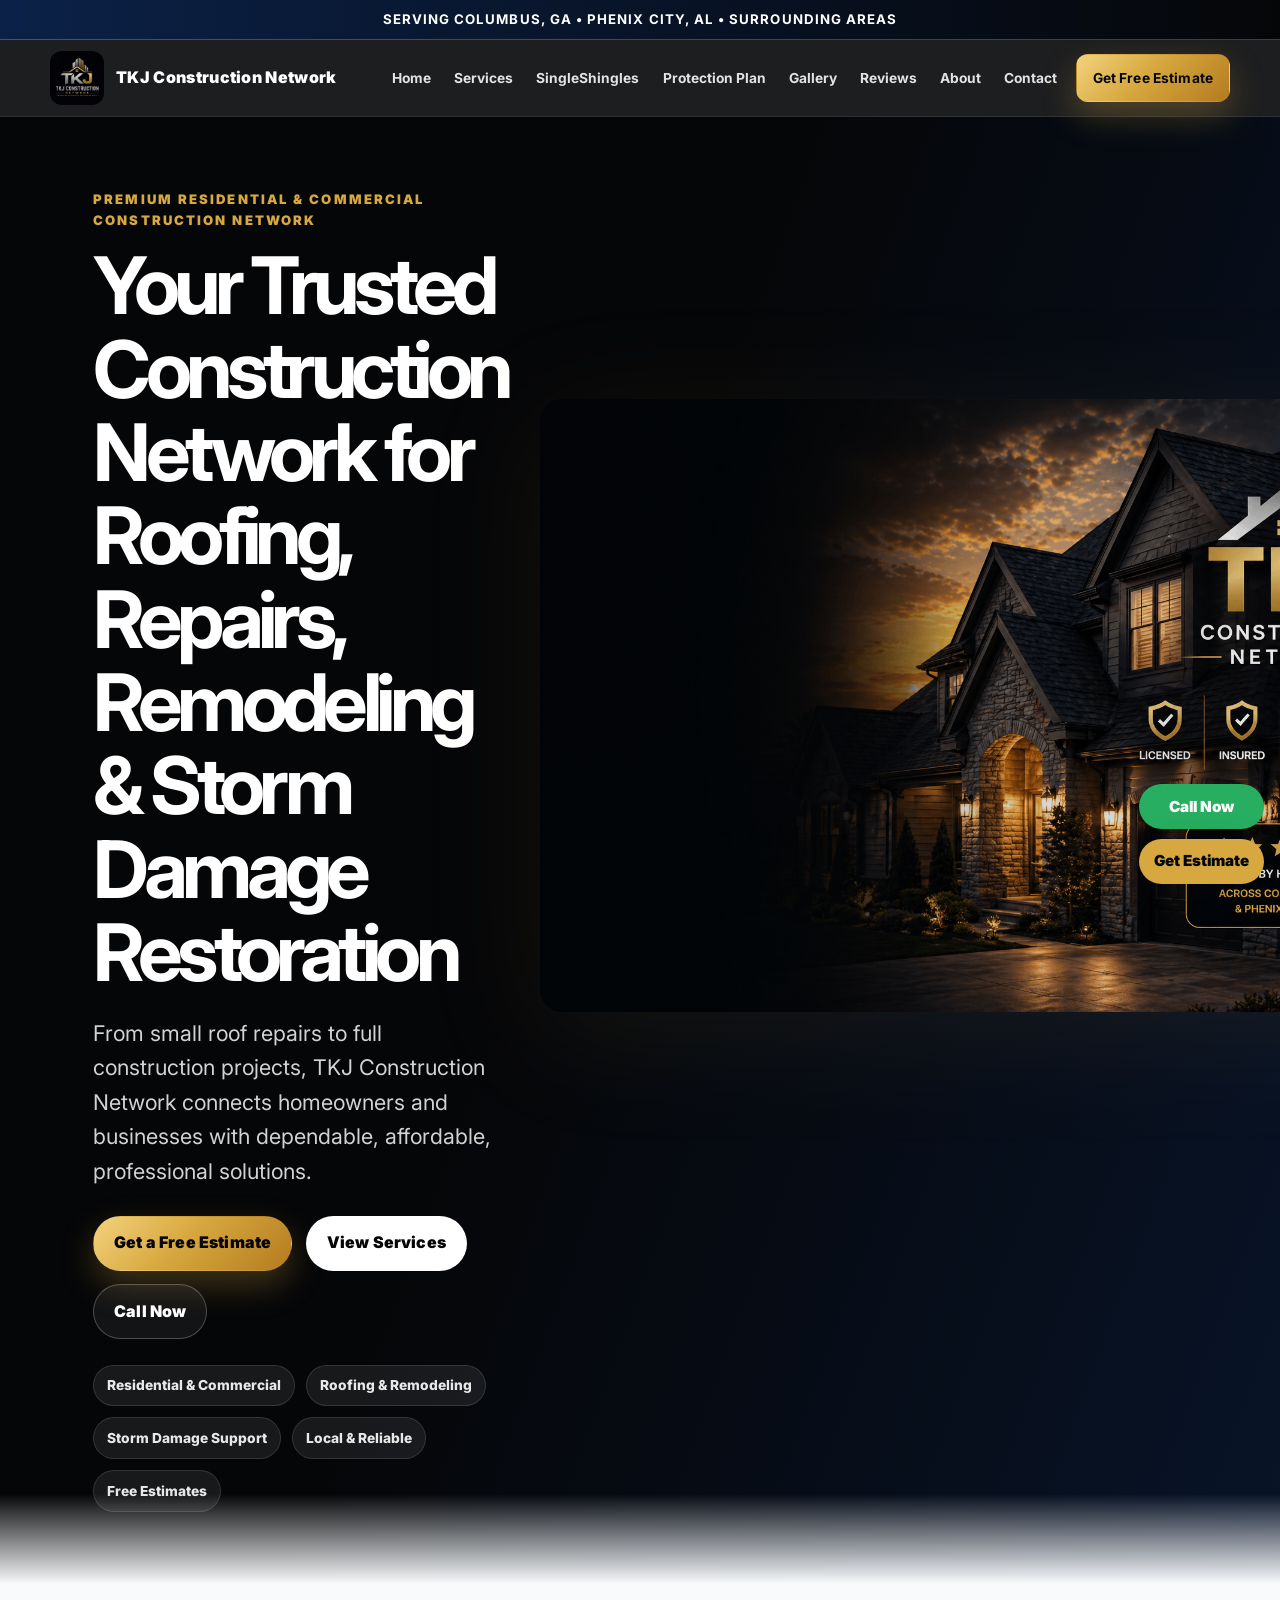
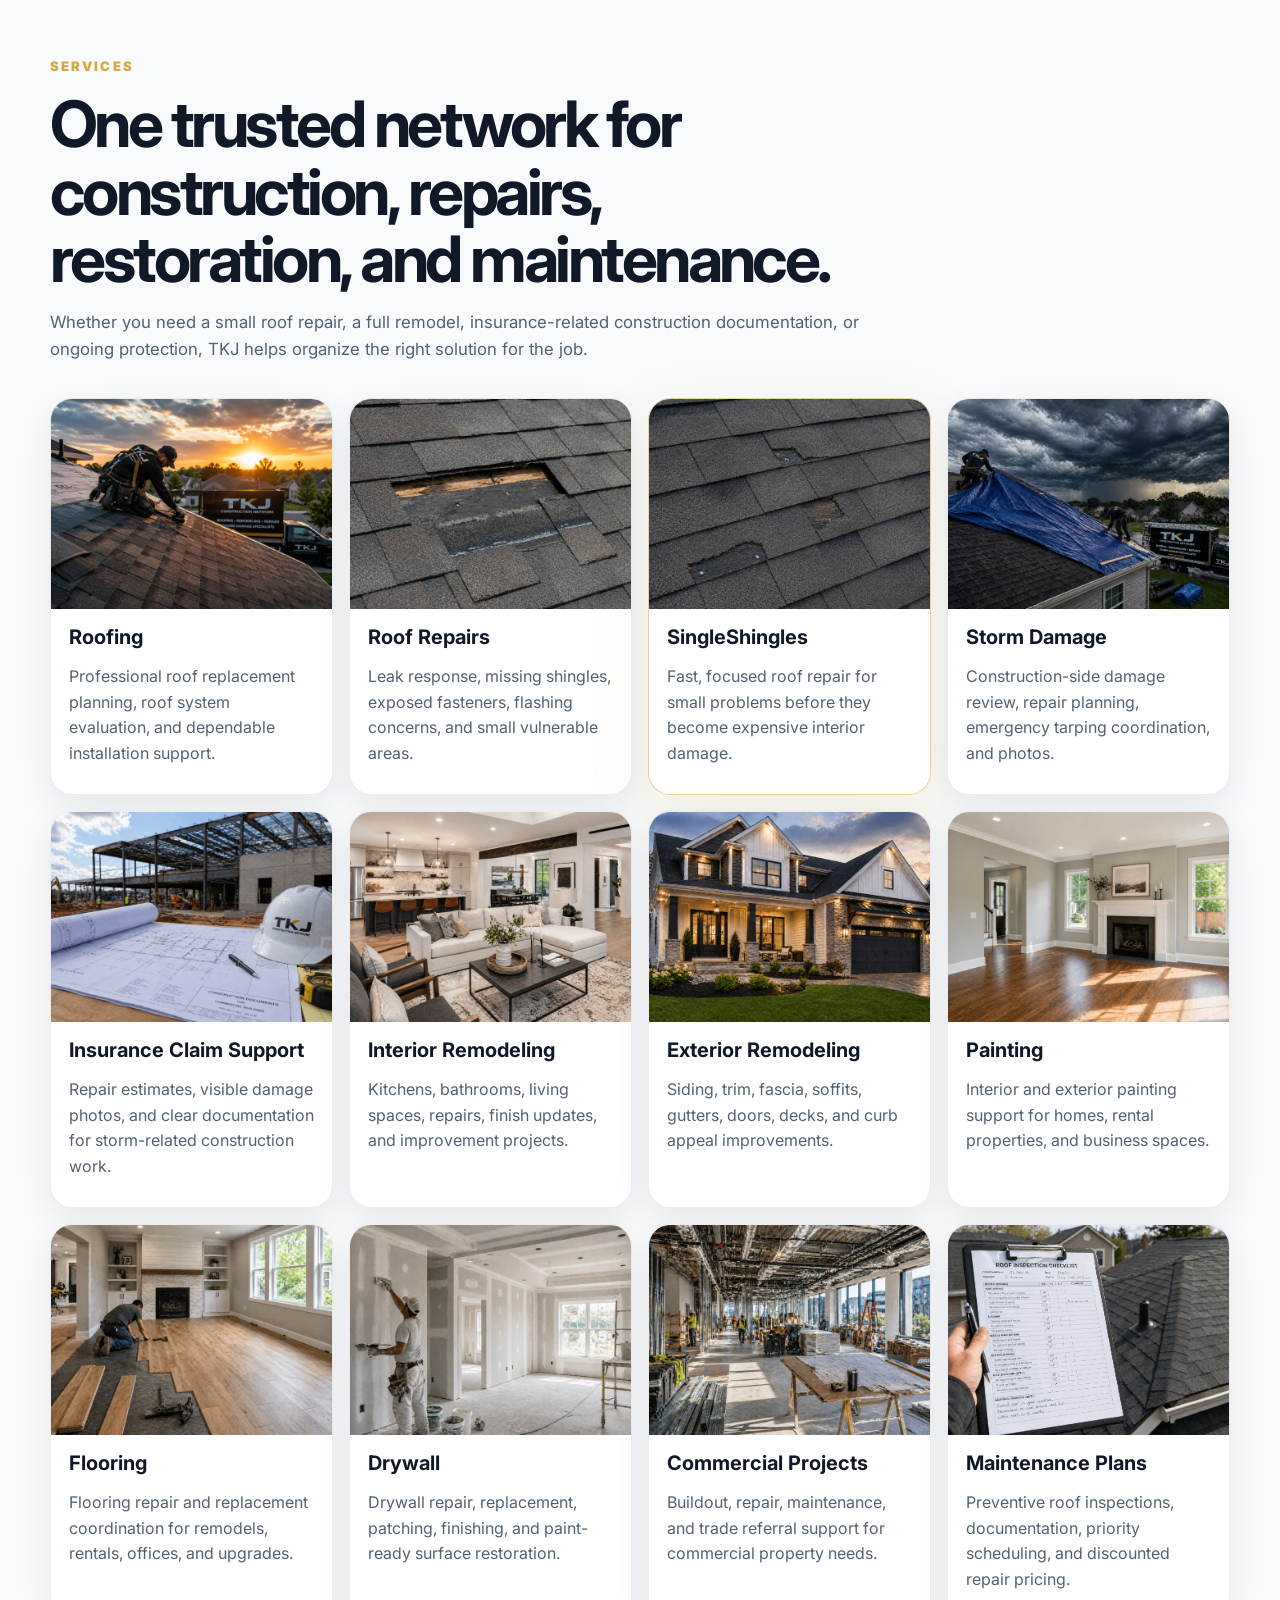
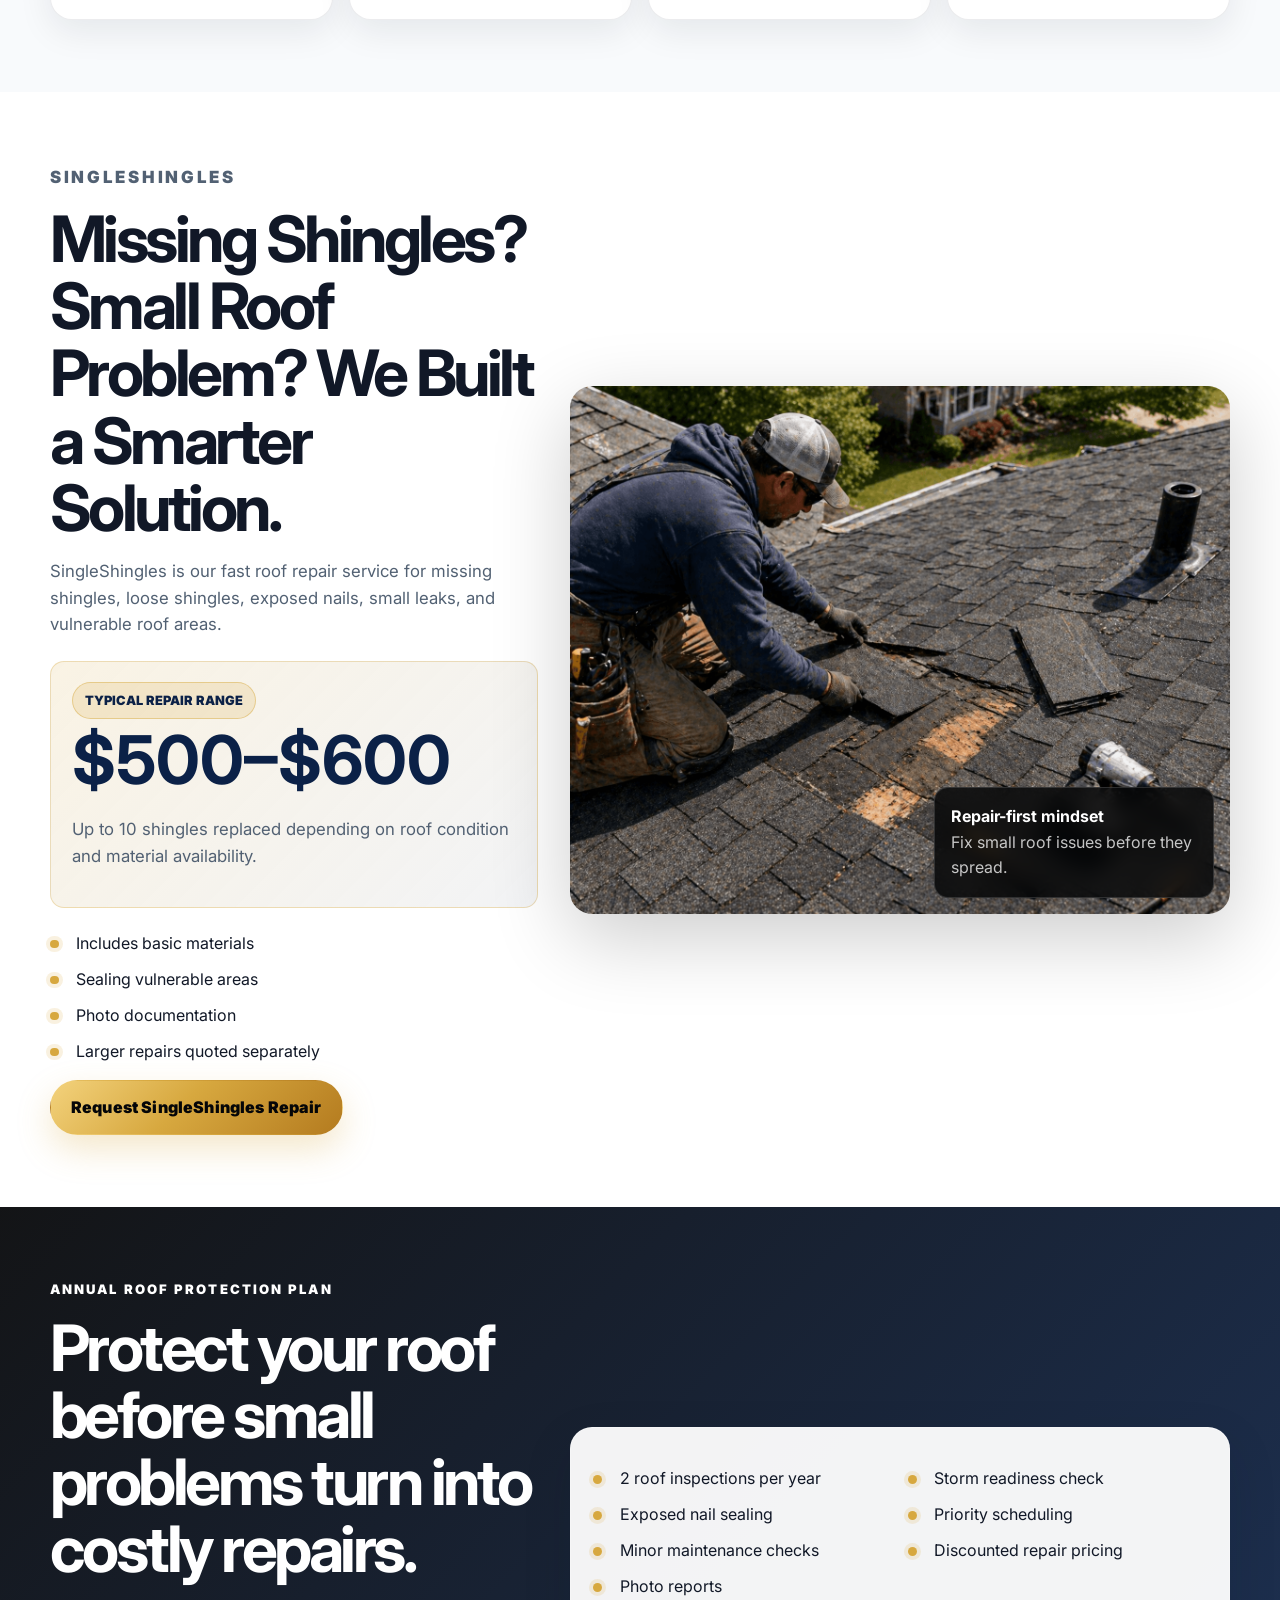
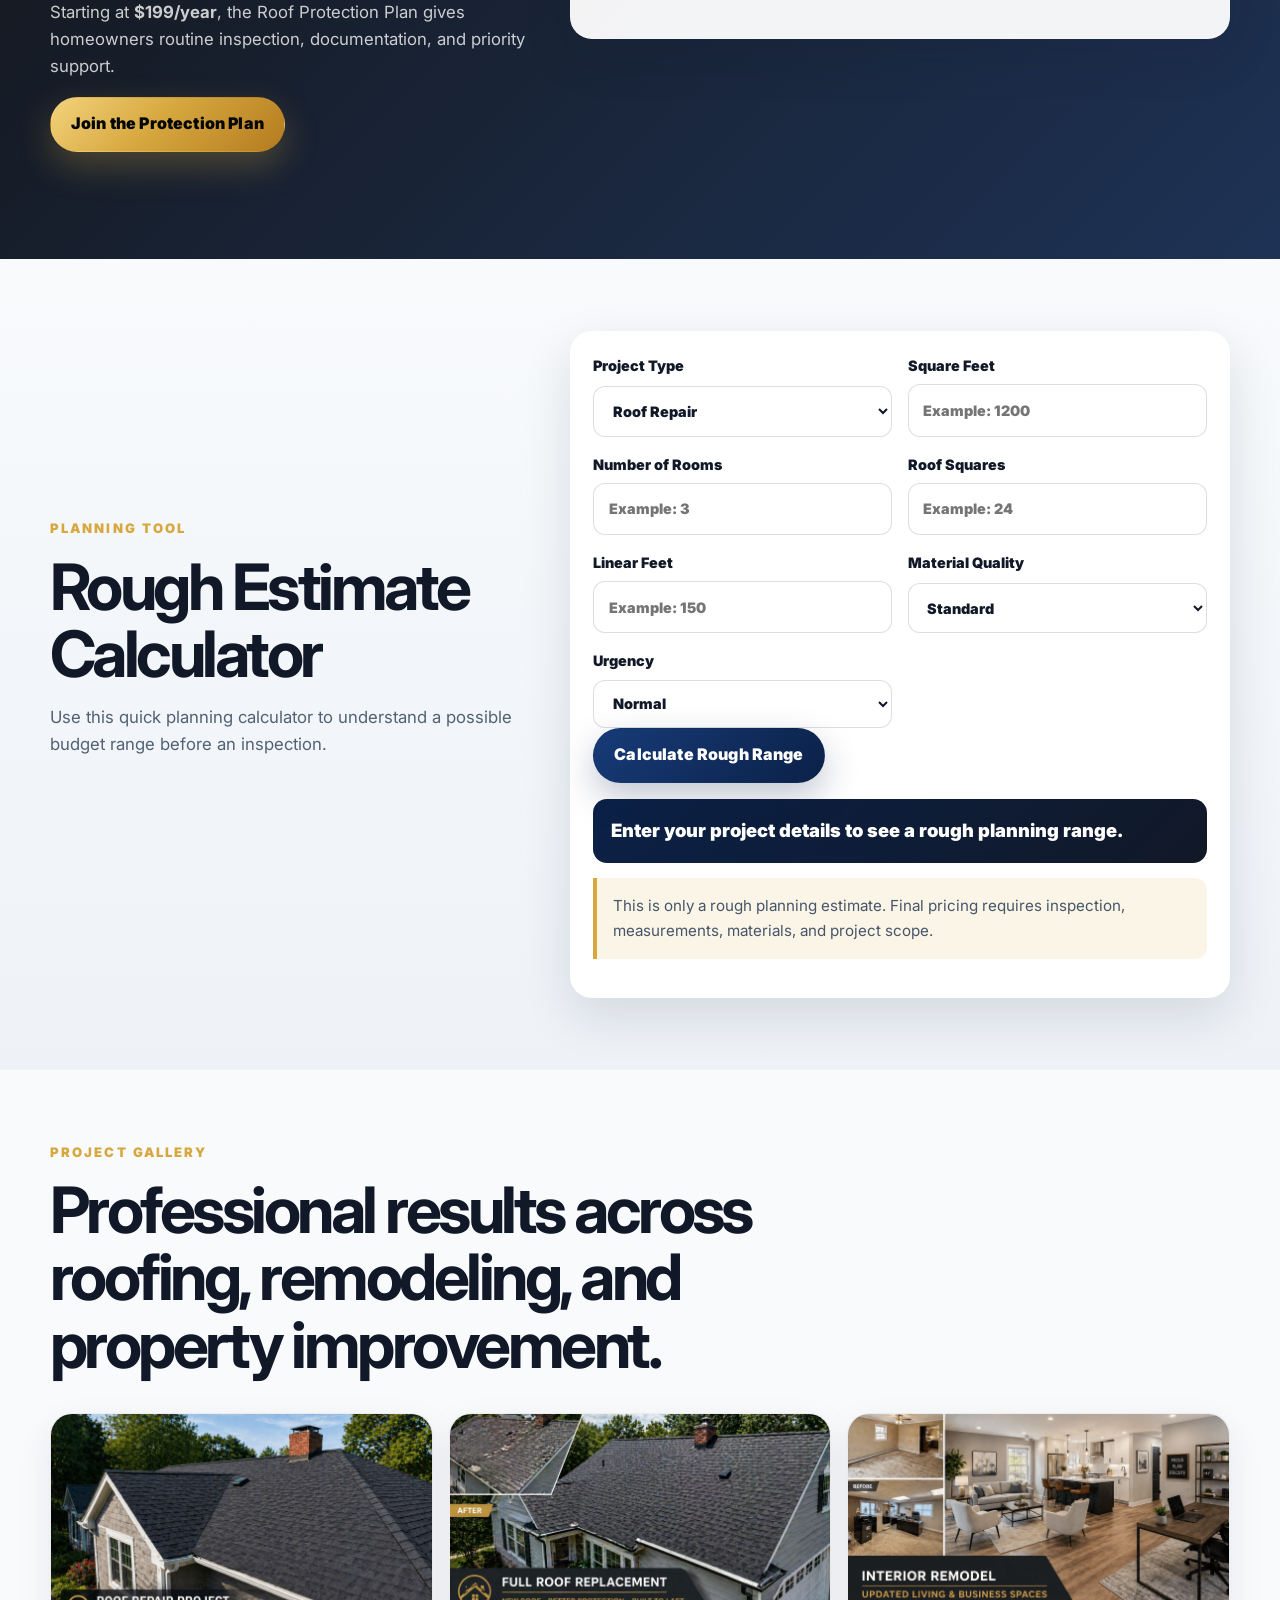
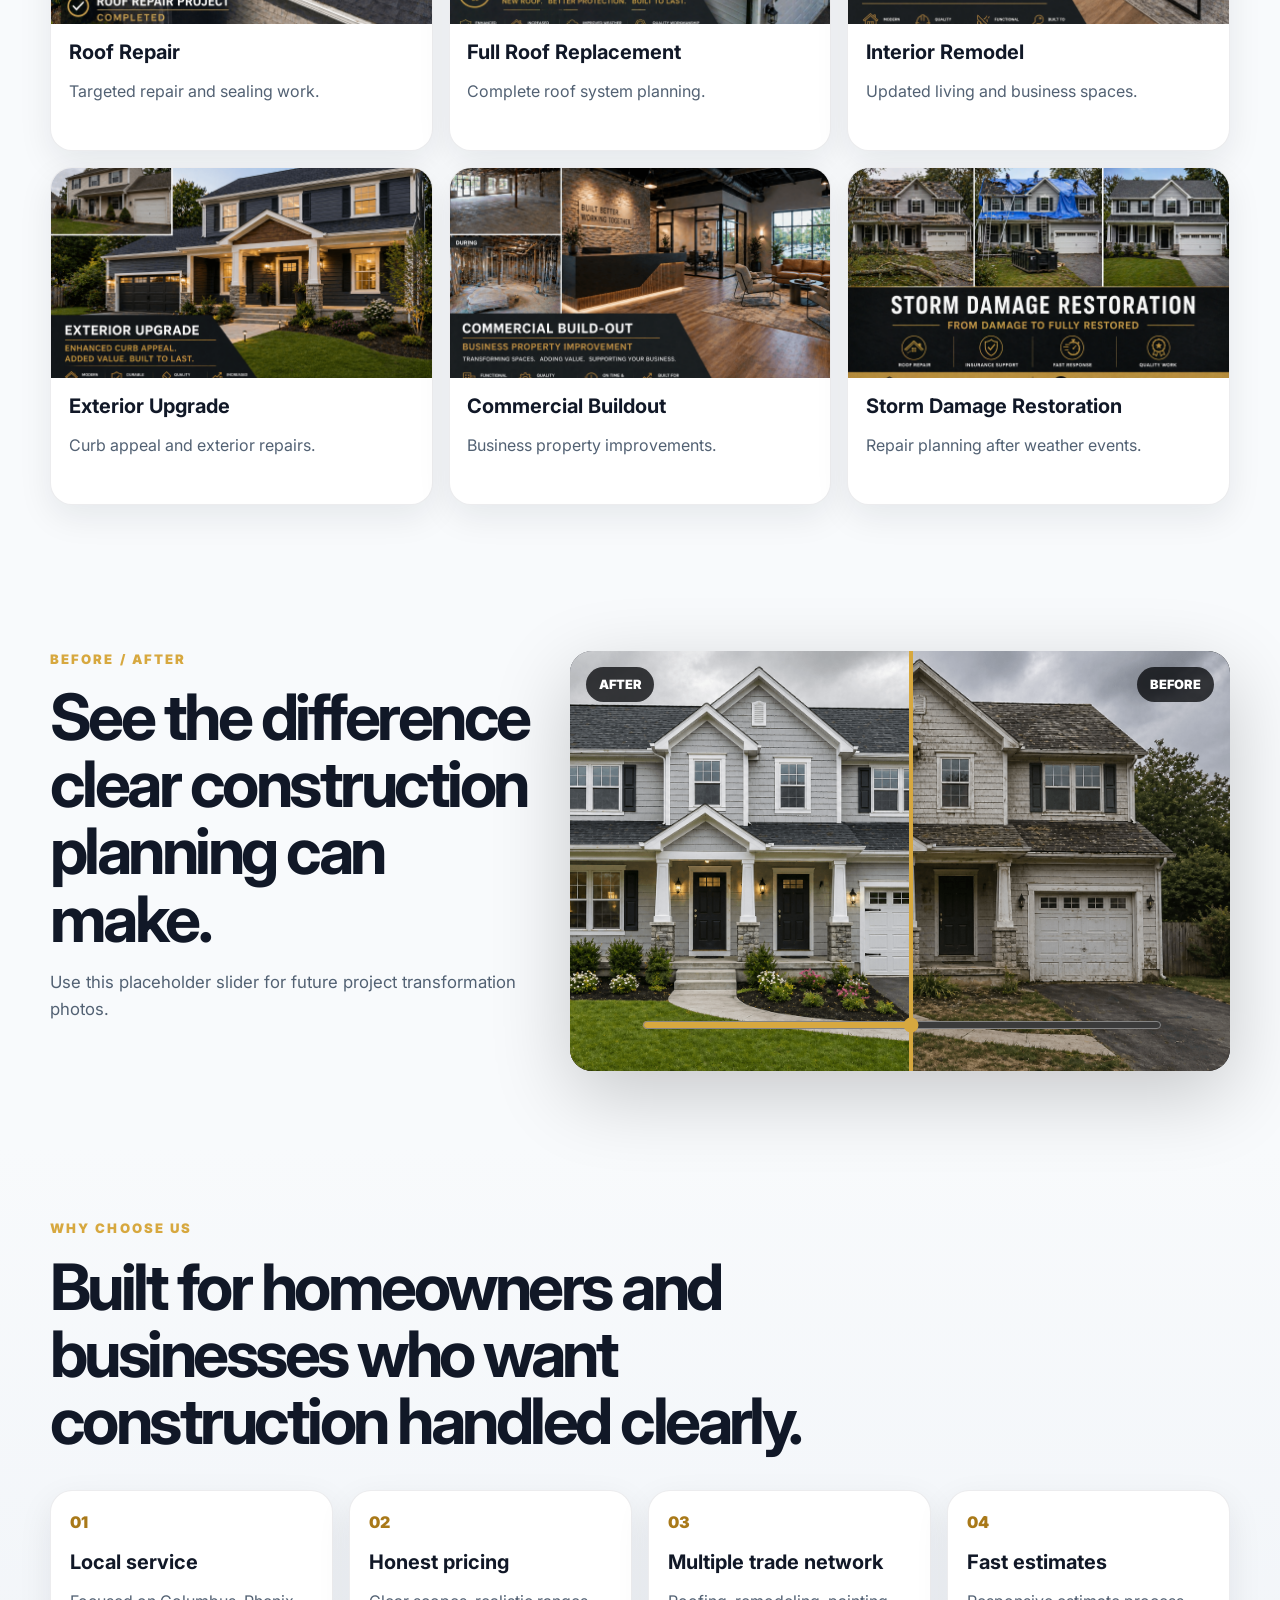
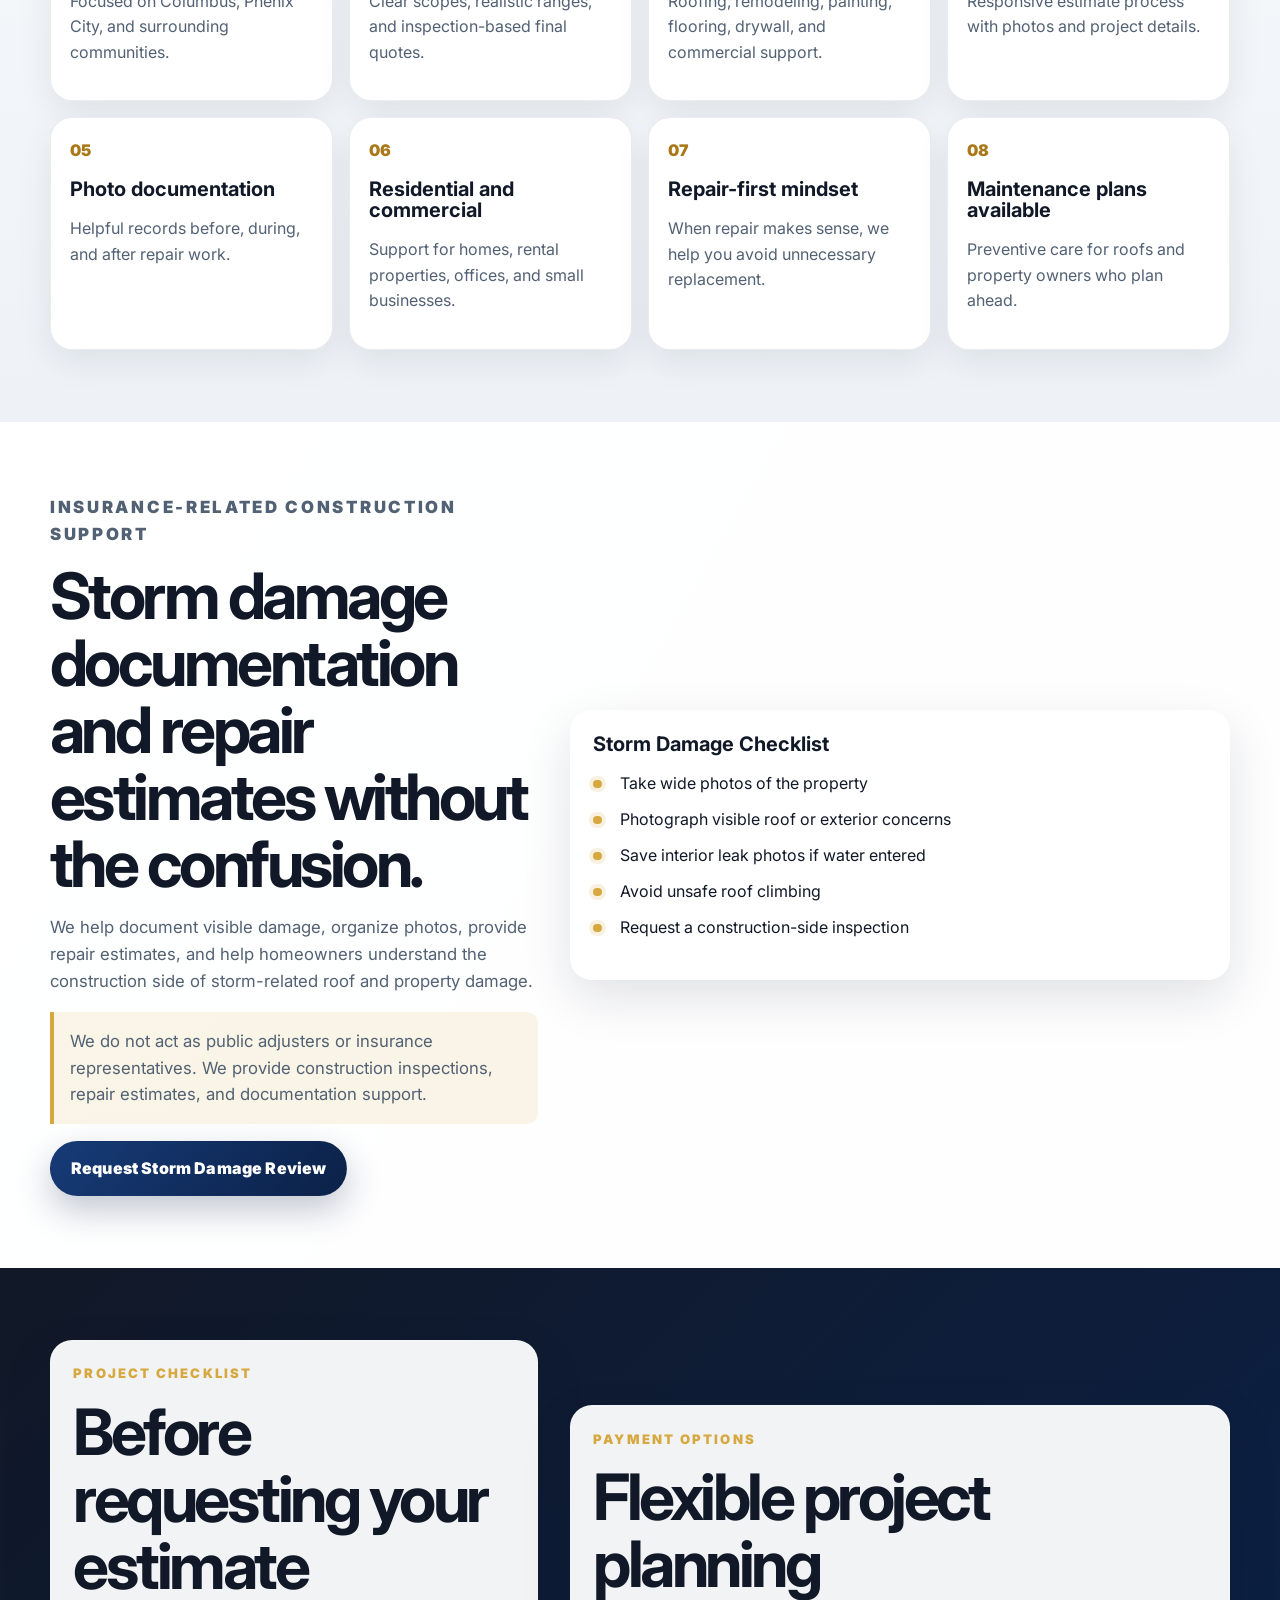
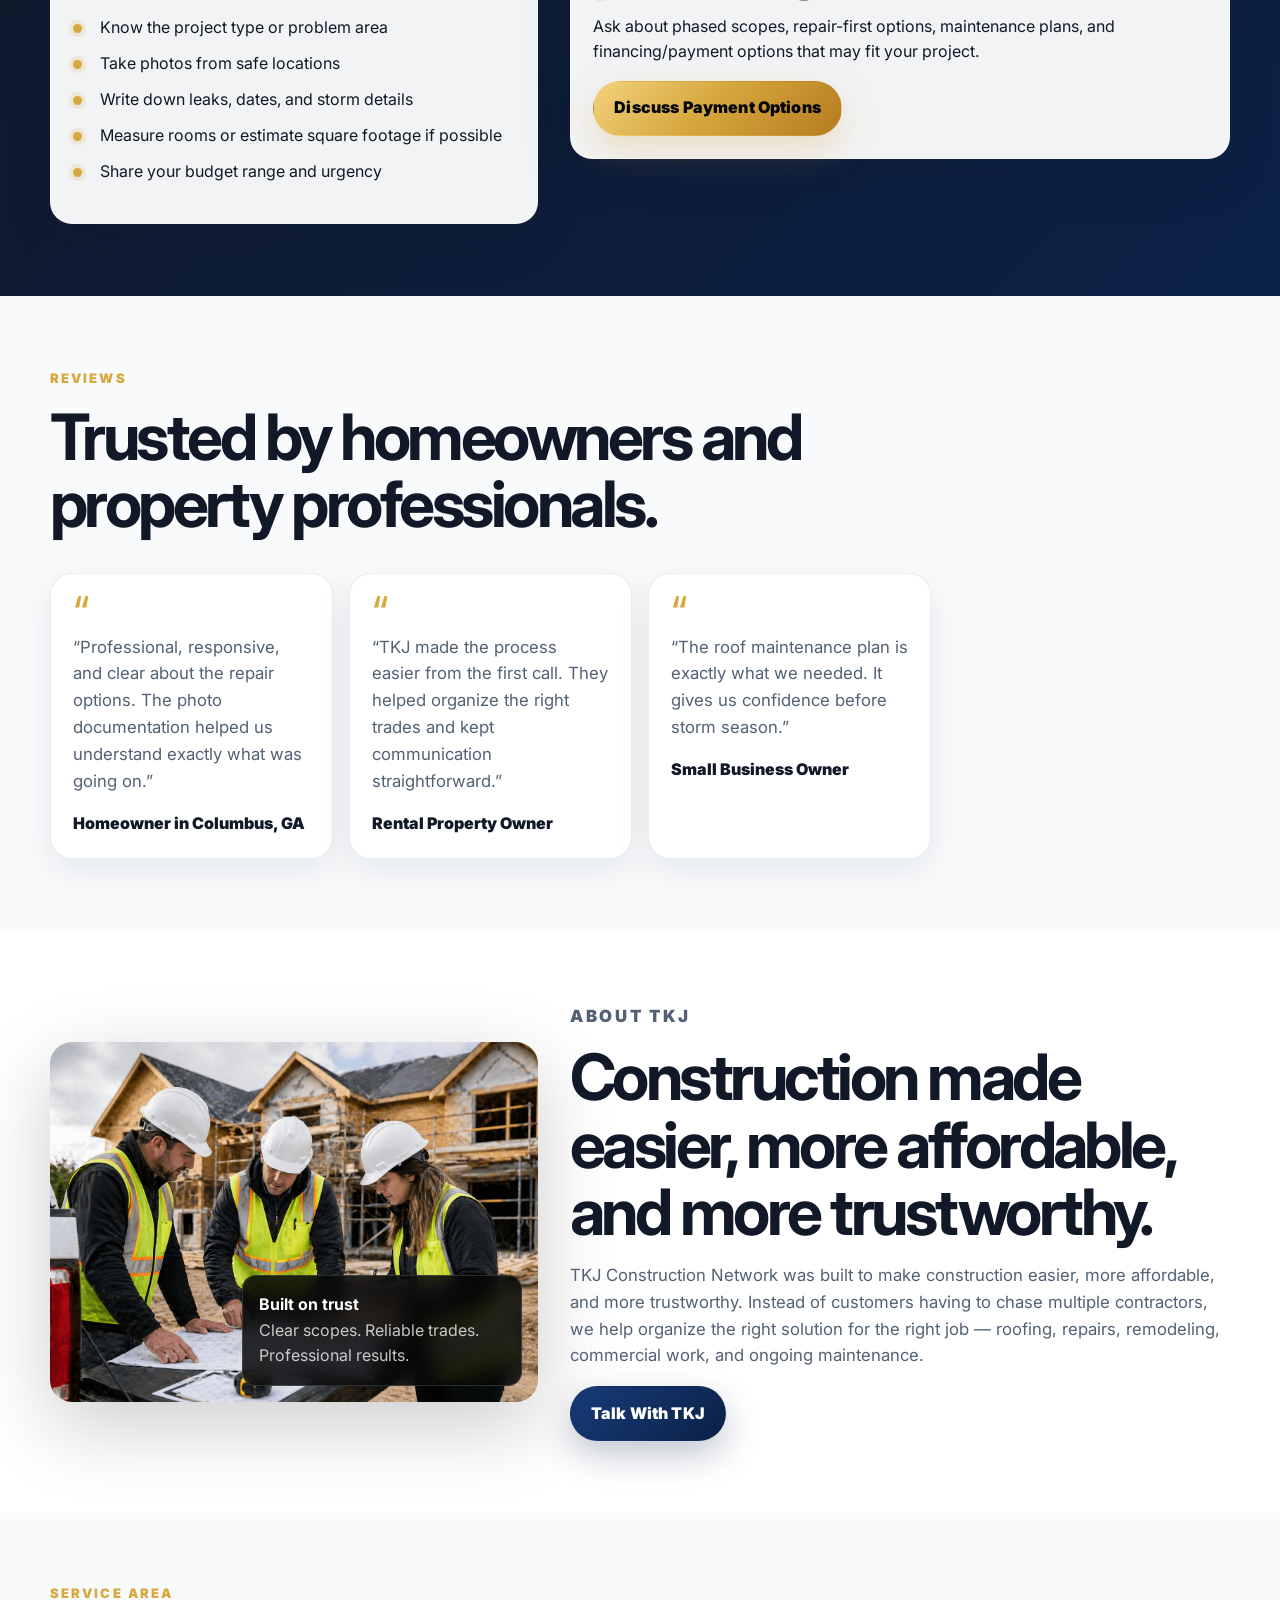
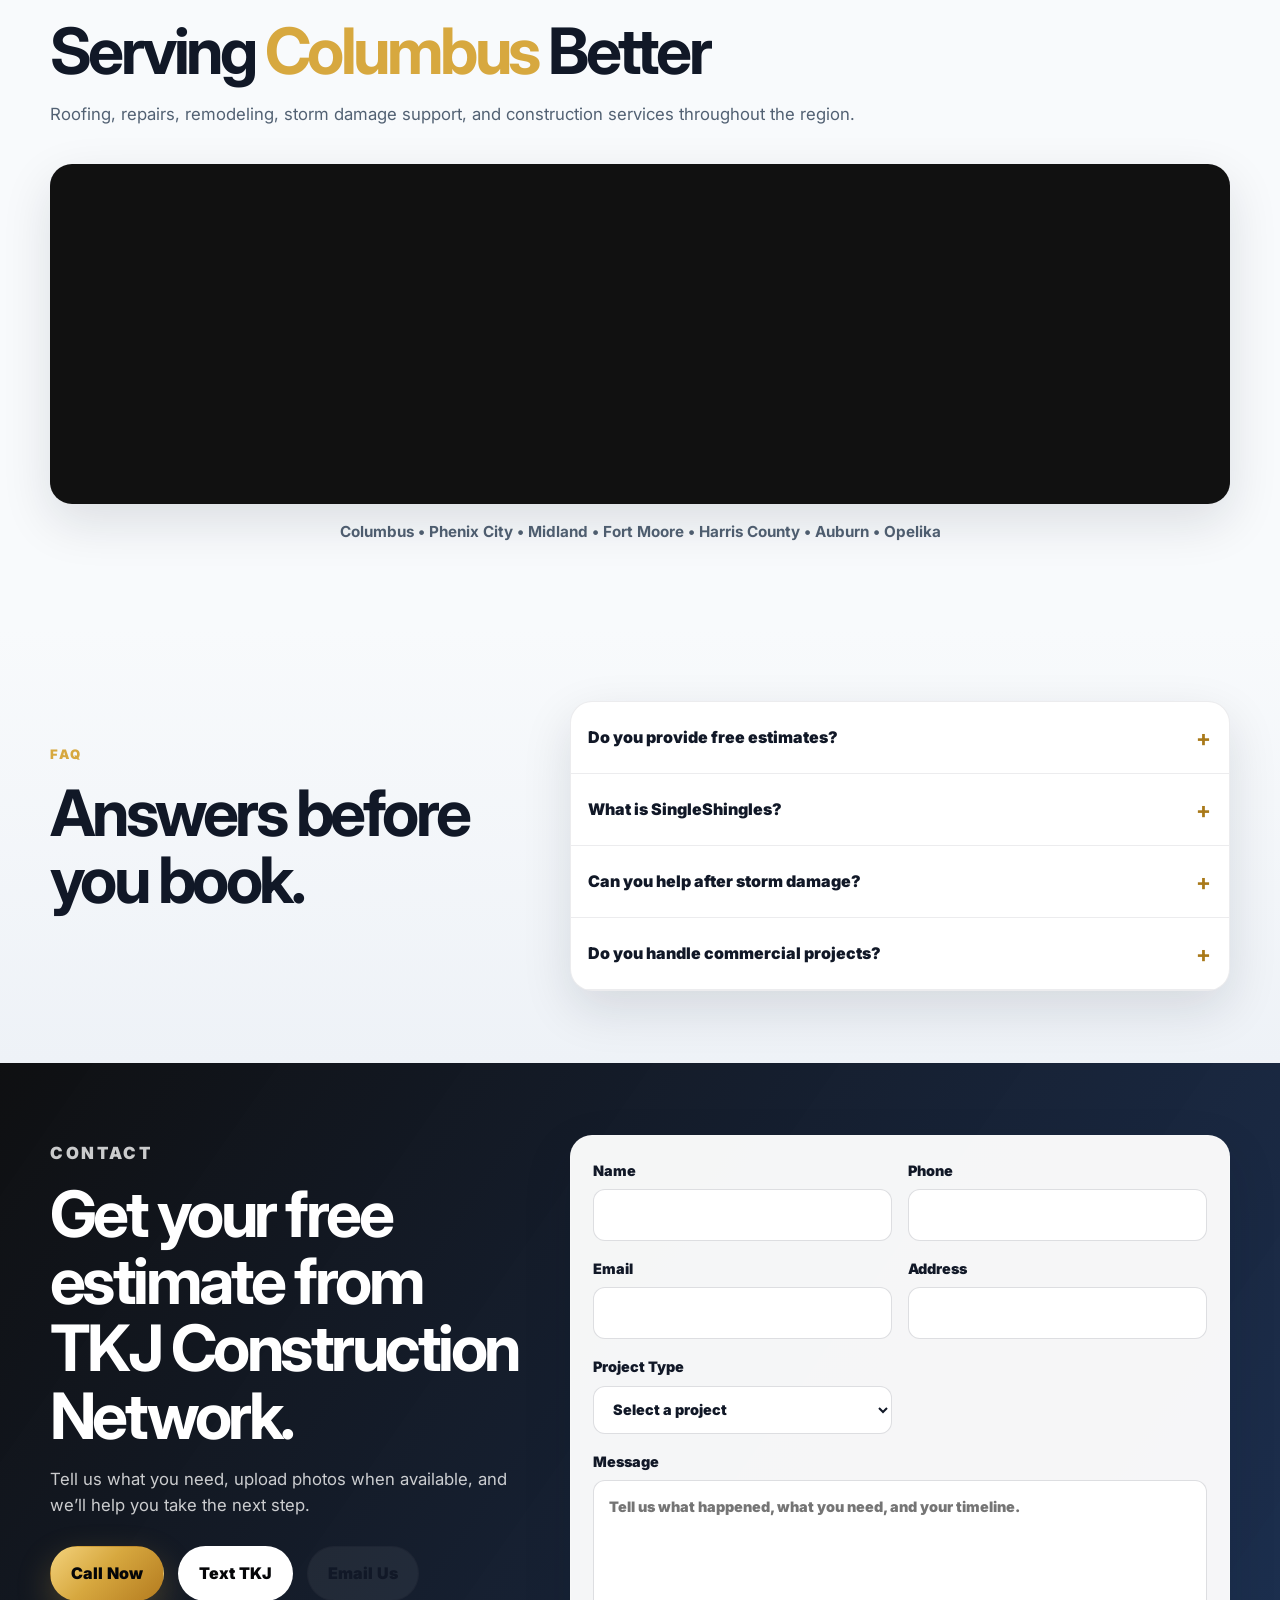
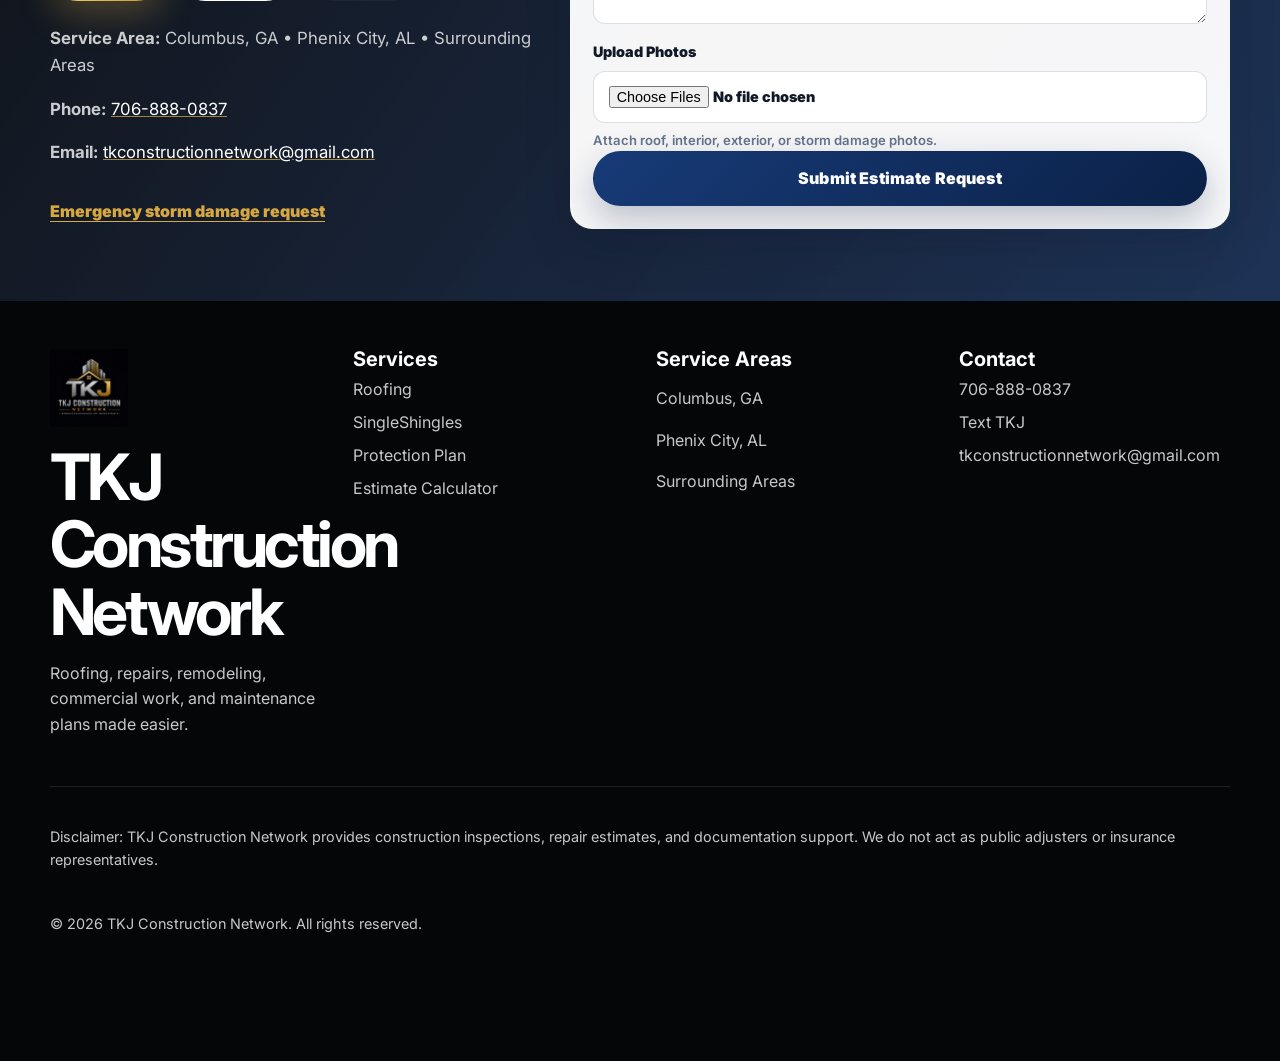
==== index.html @ 7863f137 "Update TKJ phone number" ====
<!DOCTYPE html>
<html lang="en">

<head>
  <meta charset="UTF-8" />
  <meta name="viewport" content="width=device-width, initial-scale=1.0" />

  <!-- Primary SEO metadata -->
  <title>TKJ Construction Network | Roofing, Remodeling & Construction Services in Columbus GA</title>
  <meta
    name="description"
    content="TKJ Construction Network provides roofing, roof repairs, remodeling, painting, flooring, drywall, storm damage support, commercial construction, and maintenance plans in Columbus GA, Phenix City AL, and surrounding areas."
  />
  <meta
    name="keywords"
    content="construction Columbus GA, roofing Columbus GA, roof repair Columbus GA, remodeling Columbus GA, storm damage repair Columbus GA, Phenix City roofing, SingleShingles, TKJ Construction Network"
  />
  <meta name="author" content="TKJ Construction Network" />
  <meta name="robots" content="index, follow" />
  <meta name="msapplication-navbutton-color" content="#050608" />
  <meta name="apple-mobile-web-app-status-bar-style" content="#050608" />
  <meta name="apple-mobile-web-app-capable" content="yes" />
  <meta name="apple-mobile-web-app-title" content="TKJ Construction Network" />
  <meta name="mobile-web-app-capable" content="yes" />
  <meta name="mobile-web-app-title" content="TKJ Construction Network" />
  <meta name="msapplication-starturl" content="/" />
  <meta name="msapplication-tooltip" content="TKJ Construction Network" />
  <meta name="msapplication-config" content="/browserconfig.xml" />
  <meta name="application-name" content="TKJ Construction Network" />

  <!-- Canonical / App -->
  <link rel="canonical" href="https://www.tkjconstructionnetwork.com/" />
  <link rel="manifest" href="manifest.json" />

  <!-- Favicons -->
  <link rel="icon" type="image/png" sizes="32x32" href="assets/favicon.png" />
  <link rel="apple-touch-icon" sizes="180x180" href="assets/favicon.png" />

  <!-- Performance: fonts -->
  <link rel="preconnect" href="https://fonts.googleapis.com" />
  <link rel="preconnect" href="https://fonts.gstatic.com" crossorigin />
  <link
    href="https://fonts.googleapis.com/css2?family=Inter:wght@400;600;700;800;900&display=swap"
    rel="stylesheet"
  />

  <!-- Open Graph tags for social sharing -->
  <meta property="og:type" content="website" />
  <meta property="og:title" content="TKJ Construction Network | Roofing, Remodeling & Construction Services" />
  <meta
    property="og:description"
    content="Professional roofing, repairs, remodeling, storm damage support, commercial construction, and maintenance plans in Columbus GA, Phenix City AL, and surrounding areas."
  />
  <meta property="og:url" content="https://www.tkjconstructionnetwork.com/" />
  <meta property="og:image" content="https://www.tkjconstructionnetwork.com/assets/hero.jpg" />
  <meta property="og:image:width" content="1200" />
  <meta property="og:image:height" content="630" />
  <meta property="og:site_name" content="TKJ Construction Network" />

  <!-- Twitter card tags -->
  <meta name="twitter:card" content="summary_large_image" />
  <meta name="twitter:title" content="TKJ Construction Network | Roofing, Remodeling & Construction Services" />
  <meta
    name="twitter:description"
    content="Trusted residential and commercial construction services for Columbus GA, Phenix City AL, and surrounding areas."
  />
  <meta name="twitter:image" content="https://www.tkjconstructionnetwork.com/assets/hero.jpg" />

  <!-- Styles -->
  <link rel="stylesheet" href="styles.css" />

  <!-- Local Business schema -->
  <script type="application/ld+json">
    {
      "@context": "https://schema.org",
      "@type": "LocalBusiness",
      "name": "TKJ Construction Network",
      "image": "https://www.tkjconstructionnetwork.com/assets/logo.png",
      "url": "https://www.tkjconstructionnetwork.com/",
      "telephone": "+1-706-888-0837",
      "email": "tkconstructionnetwork@gmail.com",
      "description": "Residential and commercial construction network providing roofing, roof repairs, remodeling, painting, flooring, drywall, storm damage support, and maintenance plans.",
      "areaServed": [
        {
          "@type": "City",
          "name": "Columbus",
          "addressRegion": "GA"
        },
        {
          "@type": "City",
          "name": "Phenix City",
          "addressRegion": "AL"
        },
        {
          "@type": "AdministrativeArea",
          "name": "Surrounding Areas"
        }
      ],
      "address": {
        "@type": "PostalAddress",
        "addressLocality": "Columbus",
        "addressRegion": "GA",
        "addressCountry": "US"
      },
      "priceRange": "$$",
      "openingHoursSpecification": [
        {
          "@type": "OpeningHoursSpecification",
          "dayOfWeek": [
            "Monday",
            "Tuesday",
            "Wednesday",
            "Thursday",
            "Friday",
            "Saturday"
          ],
          "opens": "08:00",
          "closes": "18:00"
        }
      ],
      "sameAs": []
    }
  </script>

  <!-- Service schema -->
  <script type="application/ld+json">
    {
      "@context": "https://schema.org",
      "@type": "Service",
      "serviceType": "Construction, Roofing, Remodeling, Repairs, and Maintenance",
      "provider": {
        "@type": "LocalBusiness",
        "name": "TKJ Construction Network"
      },
      "areaServed": ["Columbus GA", "Phenix City AL", "Surrounding Areas"],
      "hasOfferCatalog": {
        "@type": "OfferCatalog",
        "name": "Construction Services",
        "itemListElement": [
          {
            "@type": "Offer",
            "itemOffered": {
              "@type": "Service",
              "name": "Roofing"
            }
          },
          {
            "@type": "Offer",
            "itemOffered": {
              "@type": "Service",
              "name": "Roof Repair"
            }
          },
          {
            "@type": "Offer",
            "itemOffered": {
              "@type": "Service",
              "name": "SingleShingles Roof Repair"
            }
          },
          {
            "@type": "Offer",
            "itemOffered": {
              "@type": "Service",
              "name": "Interior Remodeling"
            }
          },
          {
            "@type": "Offer",
            "itemOffered": {
              "@type": "Service",
              "name": "Exterior Remodeling"
            }
          },
          {
            "@type": "Offer",
            "itemOffered": {
              "@type": "Service",
              "name": "Commercial Construction"
            }
          },
          {
            "@type": "Offer",
            "itemOffered": {
              "@type": "Service",
              "name": "Annual Roof Protection Plan"
            }
          }
        ]
      }
    }
  </script>

  <!-- FAQ schema -->
  <script type="application/ld+json">
    {
      "@context": "https://schema.org",
      "@type": "FAQPage",
      "mainEntity": [
        {
          "@type": "Question",
          "name": "Do you provide free estimates?",
          "acceptedAnswer": {
            "@type": "Answer",
            "text": "Yes. TKJ Construction Network provides free planning estimates for roofing, remodeling, repairs, storm damage, and commercial construction requests."
          }
        },
        {
          "@type": "Question",
          "name": "What is SingleShingles?",
          "acceptedAnswer": {
            "@type": "Answer",
            "text": "SingleShingles is a focused roof repair service for missing shingles, loose shingles, exposed nails, small leaks, and vulnerable roof areas."
          }
        },
        {
          "@type": "Question",
          "name": "Do you help with insurance-related storm damage?",
          "acceptedAnswer": {
            "@type": "Answer",
            "text": "TKJ Construction Network helps document visible damage, organize photos, and provide repair estimates. We do not act as public adjusters or insurance representatives."
          }
        }
      ]
    }
  </script>
</head>

<body>
  <a class="skip-link" href="#main">Skip to content</a>

  <!-- Top announcement bar keeps the local service area visible immediately. -->
  <div class="announcement-bar">
    <p>Serving Columbus, GA • Phenix City, AL • Surrounding Areas</p>
  </div>

  <!-- Header and mobile-friendly navigation. -->
  <header class="site-header" id="home">
    <nav class="navbar" aria-label="Main navigation">
      <a class="brand" href="#home" aria-label="TKJ Construction Network home">
        <img src="assets/logo.png" alt="TKJ Construction Network logo" />
        <span>TKJ Construction Network</span>
      </a>

      <button class="nav-toggle" type="button" aria-label="Open navigation" aria-expanded="false">
        <span></span>
        <span></span>
        <span></span>
      </button>

      <div class="nav-menu" id="nav-menu">
        <a href="#home">Home</a>
        <a href="#services">Services</a>
        <a href="#singleshingles">SingleShingles</a>
        <a href="#protection-plan">Protection Plan</a>
        <a href="#gallery">Gallery</a>
        <a href="#reviews">Reviews</a>
        <a href="#about">About</a>
        <a href="#contact">Contact</a>
        <a class="btn btn-gold nav-cta" href="#contact">Get Free Estimate</a>
      </div>
    </nav>
  </header>

  <main id="main">
    <!-- Hero section uses a dark overlay and strong CTA path for conversions. -->
    <section class="hero section-pad">
      <div class="hero-bg" aria-hidden="true"></div>
      <div class="container hero-grid">
        <div class="hero-copy reveal">
          <p class="eyebrow">Premium Residential & Commercial Construction Network</p>
          <h1>Your Trusted Construction Network for Roofing, Repairs, Remodeling & Storm Damage Restoration</h1>
          <p class="hero-subtitle">
            From small roof repairs to full construction projects, TKJ Construction Network connects homeowners and
            businesses with dependable, affordable, professional solutions.
          </p>
          <div class="hero-actions" aria-label="Primary actions">
            <a class="btn btn-gold" href="#contact">Get a Free Estimate</a>
            <a class="btn btn-light" href="#services">View Services</a>
            <a class="btn btn-outline" href="tel:+17068880837">Call Now</a>
          </div>
          <div class="trust-badges" aria-label="Trust badges">
            <span>Residential & Commercial</span>
            <span>Roofing & Remodeling</span>
            <span>Storm Damage Support</span>
            <span>Local & Reliable</span>
            <span>Free Estimates</span>
          </div>
        </div>

<div class="hero-side-image reveal" aria-label="TKJ Construction Network completed roofing and home exterior visual">
  <img
    src="assets/hero-side.png"
    alt="TKJ Construction Network completed residential roof and home exterior"
  />
</div>
      </div>
    </section>

    <!-- Service cards explain the full scope of the construction network. -->
    <section class="section-pad services-section" id="services">
      <div class="container">
        <div class="section-heading reveal">
          <p class="eyebrow">Services</p>
          <h2>One trusted network for construction, repairs, restoration, and maintenance.</h2>
          <p>
            Whether you need a small roof repair, a full remodel, insurance-related construction documentation, or
            ongoing protection, TKJ helps organize the right solution for the job.
          </p>
        </div>

        <div class="service-grid">
          <article class="service-card reveal">
            <img src="assets/roofing.png" alt="Roofing crew working on a residential roof" />
            <h3>Roofing</h3>
            <p>Professional roof replacement planning, roof system evaluation, and dependable installation support.</p>
          </article>
          <article class="service-card reveal">
            <img src="assets/roof-repairs.png" alt="Close-up of shingles on a roof" />
            <h3>Roof Repairs</h3>
            <p>Leak response, missing shingles, exposed fasteners, flashing concerns, and small vulnerable areas.</p>
          </article>
          <article class="service-card reveal gold-card">
            <img src="assets/singleshingles.png" alt="Roof maintenance inspection" />
            <h3>SingleShingles</h3>
            <p>Fast, focused roof repair for small problems before they become expensive interior damage.</p>
          </article>
          <article class="service-card reveal">
            <img src="assets/stormdamage.png" alt="Storm clouds over a home exterior" />
            <h3>Storm Damage</h3>
            <p>Construction-side damage review, repair planning, emergency tarping coordination, and photos.</p>
          </article>
          <article class="service-card reveal">
            <img src="assets/commercial.png" alt="Construction documents on a commercial job site" />
            <h3>Insurance Claim Support</h3>
            <p>Repair estimates, visible damage photos, and clear documentation for storm-related construction work.</p>
          </article>
          <article class="service-card reveal">
            <img src="assets/interior.png" alt="Modern interior remodeling project" />
            <h3>Interior Remodeling</h3>
            <p>Kitchens, bathrooms, living spaces, repairs, finish updates, and improvement projects.</p>
          </article>
          <article class="service-card reveal">
            <img src="assets/exterior.png" alt="Updated home exterior" />
            <h3>Exterior Remodeling</h3>
            <p>Siding, trim, fascia, soffits, gutters, doors, decks, and curb appeal improvements.</p>
          </article>
          <article class="service-card reveal">
            <img src="assets/paint.png" alt="Freshly painted room" />
            <h3>Painting</h3>
            <p>Interior and exterior painting support for homes, rental properties, and business spaces.</p>
          </article>
          <article class="service-card reveal">
            <img src="assets/flooring.png" alt="Flooring installation in a remodeled room" />
            <h3>Flooring</h3>
            <p>Flooring repair and replacement coordination for remodels, rentals, offices, and upgrades.</p>
          </article>
          <article class="service-card reveal">
            <img src="assets/drywall.png" alt="Drywall finishing in a construction project" />
            <h3>Drywall</h3>
            <p>Drywall repair, replacement, patching, finishing, and paint-ready surface restoration.</p>
          </article>
          <article class="service-card reveal">
            <img src="assets/commercial2.png" alt="Commercial construction workspace" />
            <h3>Commercial Projects</h3>
            <p>Buildout, repair, maintenance, and trade referral support for commercial property needs.</p>
          </article>
          <article class="service-card reveal">
            <img src="assets/maintenance.png" alt="Roof inspection checklist" />
            <h3>Maintenance Plans</h3>
            <p>Preventive roof inspections, documentation, priority scheduling, and discounted repair pricing.</p>
          </article>
        </div>
      </div>
    </section>

    <!-- SingleShingles is a highlighted sub-brand with clear pricing guidance. -->
    <section class="section-pad split-section singleshingles" id="singleshingles">
      <div class="container split-grid">
        <div class="split-copy reveal">
          <p class="eyebrow">SingleShingles</p>
          <h2>Missing Shingles? Small Roof Problem? We Built a Smarter Solution.</h2>
          <p>
            SingleShingles is our fast roof repair service for missing shingles, loose shingles, exposed nails, small
            leaks, and vulnerable roof areas.
          </p>
          <div class="pricing-card">
            <span class="pricing-label">Typical Repair Range</span>
            <strong>$500–$600</strong>
            <p>Up to 10 shingles replaced depending on roof condition and material availability.</p>
          </div>
          <ul class="feature-list">
            <li>Includes basic materials</li>
            <li>Sealing vulnerable areas</li>
            <li>Photo documentation</li>
            <li>Larger repairs quoted separately</li>
          </ul>
          <a class="btn btn-gold" href="#contact">Request SingleShingles Repair</a>
        </div>

        <div class="image-stack reveal">
          <img src="assets/repair.png" alt="Roof shingles being repaired" />
          <div class="floating-stat">
            <strong>Repair-first mindset</strong>
            <span>Fix small roof issues before they spread.</span>
          </div>
        </div>
      </div>
    </section>

    <!-- Roof Protection Plan supports recurring maintenance and prevention. -->
    <section class="section-pad protection-plan" id="protection-plan">
      <div class="container plan-grid">
        <div class="section-heading light reveal">
          <p class="eyebrow">Annual Roof Protection Plan</p>
          <h2>Protect your roof before small problems turn into costly repairs.</h2>
          <p>
            Starting at <strong>$199/year</strong>, the Roof Protection Plan gives homeowners routine inspection,
            documentation, and priority support.
          </p>
          <a class="btn btn-gold" href="#contact">Join the Protection Plan</a>
        </div>

        <div class="plan-card reveal">
          <ul class="check-list two-column">
            <li>2 roof inspections per year</li>
            <li>Exposed nail sealing</li>
            <li>Minor maintenance checks</li>
            <li>Photo reports</li>
            <li>Storm readiness check</li>
            <li>Priority scheduling</li>
            <li>Discounted repair pricing</li>
          </ul>
        </div>
      </div>
    </section>

    <!-- Calculator is an educational tool, not a final quote. -->
    <section class="section-pad calculator-section" id="calculator">
      <div class="container calculator-grid">
        <div class="section-heading reveal">
          <p class="eyebrow">Planning Tool</p>
          <h2>Rough Estimate Calculator</h2>
          <p>
            Use this quick planning calculator to understand a possible budget range before an inspection.
          </p>
        </div>

        <form class="calculator-card reveal" id="estimate-calculator">
          <div class="form-grid">
            <label>
              Project Type
              <select id="project-type" required>
                <option value="roof-repair">Roof Repair</option>
                <option value="roof-replacement">Full Roof Replacement</option>
                <option value="interior-remodel">Interior Remodel</option>
                <option value="exterior-remodel">Exterior Remodel</option>
                <option value="painting">Painting</option>
                <option value="flooring">Flooring</option>
                <option value="drywall">Drywall</option>
                <option value="commercial">Commercial Project</option>
              </select>
            </label>
            <label>
              Square Feet
              <input id="square-feet" type="number" min="0" placeholder="Example: 1200" />
            </label>
            <label>
              Number of Rooms
              <input id="rooms" type="number" min="0" placeholder="Example: 3" />
            </label>
            <label>
              Roof Squares
              <input id="roof-squares" type="number" min="0" placeholder="Example: 24" />
            </label>
            <label>
              Linear Feet
              <input id="linear-feet" type="number" min="0" placeholder="Example: 150" />
            </label>
            <label>
              Material Quality
              <select id="material-quality">
                <option value="economy">Economy</option>
                <option value="standard" selected>Standard</option>
                <option value="premium">Premium</option>
              </select>
            </label>
            <label>
              Urgency
              <select id="urgency">
                <option value="normal" selected>Normal</option>
                <option value="rush">Rush</option>
              </select>
            </label>
          </div>
          <button class="btn btn-blue" type="submit">Calculate Rough Range</button>
          <div class="estimate-result" id="estimate-result" aria-live="polite">
            Enter your project details to see a rough planning range.
          </div>
          <p class="disclaimer">
            This is only a rough planning estimate. Final pricing requires inspection, measurements, materials, and
            project scope.
          </p>
        </form>
      </div>
    </section>

    <!-- Gallery cards use placeholders that can be replaced with real projects later. -->
    <section class="section-pad gallery-section" id="gallery">
      <div class="container">
        <div class="section-heading reveal">
          <p class="eyebrow">Project Gallery</p>
          <h2>Professional results across roofing, remodeling, and property improvement.</h2>
        </div>

        <div class="gallery-grid">
          <article class="gallery-card reveal">
            <img src="assets/roof-repair.png" alt="Roof repair project placeholder" />
            <div>
              <h3>Roof Repair</h3>
              <p>Targeted repair and sealing work.</p>
            </div>
          </article>
          <article class="gallery-card reveal">
            <img src="assets/roof-replacement.png" alt="Full roof replacement project placeholder" />
            <div>
              <h3>Full Roof Replacement</h3>
              <p>Complete roof system planning.</p>
            </div>
          </article>
          <article class="gallery-card reveal">
            <img src="assets/interior-remodel.png" alt="Interior remodel project placeholder" />
            <div>
              <h3>Interior Remodel</h3>
              <p>Updated living and business spaces.</p>
            </div>
          </article>
          <article class="gallery-card reveal">
            <img src="assets/exterior-upgrade.png" alt="Exterior upgrade project placeholder" />
            <div>
              <h3>Exterior Upgrade</h3>
              <p>Curb appeal and exterior repairs.</p>
            </div>
          </article>
          <article class="gallery-card reveal">
            <img src="assets/commercial-buildout.png" alt="Commercial buildout project placeholder" />
            <div>
              <h3>Commercial Buildout</h3>
              <p>Business property improvements.</p>
            </div>
          </article>
          <article class="gallery-card reveal">
            <img src="assets/storm-damage.png" alt="Storm damage restoration placeholder" />
            <div>
              <h3>Storm Damage Restoration</h3>
              <p>Repair planning after weather events.</p>
            </div>
          </article>
        </div>
      </div>
    </section>

    <!-- Before and after slider gives the site a modern interactive trust element. -->
    <section class="section-pad before-after-section">
      <div class="container before-after-grid">
        <div class="section-heading reveal">
          <p class="eyebrow">Before / After</p>
          <h2>See the difference clear construction planning can make.</h2>
          <p>Use this placeholder slider for future project transformation photos.</p>
        </div>

        <div class="before-after reveal" id="before-after">
          <img class="before-img" src="assets/before.png" alt="Before project placeholder" />
          <div class="after-wrap" id="after-wrap">
            <img class="after-img" src="assets/after.png" alt="After project placeholder" />
          </div>
          <input id="before-after-range" type="range" min="0" max="100" value="52"
            aria-label="Compare before and after images" />
          <span class="ba-label before-label">Before</span>
          <span class="ba-label after-label">After</span>
        </div>
      </div>
    </section>

    <!-- Why choose us section frames the business advantages in plain language. -->
    <section class="section-pad why-section">
      <div class="container">
        <div class="section-heading reveal">
          <p class="eyebrow">Why Choose Us</p>
          <h2>Built for homeowners and businesses who want construction handled clearly.</h2>
        </div>

        <div class="why-grid">
          <div class="why-card reveal"><span>01</span>
            <h3>Local service</h3>
            <p>Focused on Columbus, Phenix City, and surrounding communities.</p>
          </div>
          <div class="why-card reveal"><span>02</span>
            <h3>Honest pricing</h3>
            <p>Clear scopes, realistic ranges, and inspection-based final quotes.</p>
          </div>
          <div class="why-card reveal"><span>03</span>
            <h3>Multiple trade network</h3>
            <p>Roofing, remodeling, painting, flooring, drywall, and commercial support.</p>
          </div>
          <div class="why-card reveal"><span>04</span>
            <h3>Fast estimates</h3>
            <p>Responsive estimate process with photos and project details.</p>
          </div>
          <div class="why-card reveal"><span>05</span>
            <h3>Photo documentation</h3>
            <p>Helpful records before, during, and after repair work.</p>
          </div>
          <div class="why-card reveal"><span>06</span>
            <h3>Residential and commercial</h3>
            <p>Support for homes, rental properties, offices, and small businesses.</p>
          </div>
          <div class="why-card reveal"><span>07</span>
            <h3>Repair-first mindset</h3>
            <p>When repair makes sense, we help you avoid unnecessary replacement.</p>
          </div>
          <div class="why-card reveal"><span>08</span>
            <h3>Maintenance plans available</h3>
            <p>Preventive care for roofs and property owners who plan ahead.</p>
          </div>
        </div>
      </div>
    </section>

    <!-- Insurance support wording avoids public-adjuster claims while still explaining value. -->
    <section class="section-pad insurance-section">
      <div class="container split-grid">
        <div class="split-copy reveal">
          <p class="eyebrow">Insurance-Related Construction Support</p>
          <h2>Storm damage documentation and repair estimates without the confusion.</h2>
          <p>
            We help document visible damage, organize photos, provide repair estimates, and help homeowners understand
            the construction side of storm-related roof and property damage.
          </p>
          <p class="legal-note">
            We do not act as public adjusters or insurance representatives. We provide construction inspections, repair
            estimates, and documentation support.
          </p>
          <a class="btn btn-blue" href="#contact">Request Storm Damage Review</a>
        </div>

        <div class="checklist-card reveal">
          <h3>Storm Damage Checklist</h3>
          <ul class="check-list">
            <li>Take wide photos of the property</li>
            <li>Photograph visible roof or exterior concerns</li>
            <li>Save interior leak photos if water entered</li>
            <li>Avoid unsafe roof climbing</li>
            <li>Request a construction-side inspection</li>
          </ul>
        </div>
      </div>
    </section>

    <!-- Practical checklist section helps visitors understand next steps. -->
    <section class="section-pad checklist-section">
      <div class="container checklist-grid">
        <div class="project-checklist reveal">
          <p class="eyebrow">Project Checklist</p>
          <h2>Before requesting your estimate</h2>
          <ul class="check-list">
            <li>Know the project type or problem area</li>
            <li>Take photos from safe locations</li>
            <li>Write down leaks, dates, and storm details</li>
            <li>Measure rooms or estimate square footage if possible</li>
            <li>Share your budget range and urgency</li>
          </ul>
        </div>
        <div class="financing-card reveal">
          <p class="eyebrow">Payment Options</p>
          <h2>Flexible project planning</h2>
          <p>
            Ask about phased scopes, repair-first options, maintenance plans, and financing/payment options that may fit
            your project.
          </p>
          <a class="btn btn-gold" href="#contact">Discuss Payment Options</a>
        </div>
      </div>
    </section>

    <!-- Reviews add social proof while real testimonials are being collected. -->
    <section class="section-pad reviews-section" id="reviews">
      <div class="container">
        <div class="section-heading reveal">
          <p class="eyebrow">Reviews</p>
          <h2>Trusted by homeowners and property professionals.</h2>
        </div>

        <div class="review-grid">
          <figure class="review-card reveal">
            <blockquote>“Professional, responsive, and clear about the repair options. The photo documentation helped us
              understand exactly what was going on.”</blockquote>
            <figcaption>Homeowner in Columbus, GA</figcaption>
          </figure>
          <figure class="review-card reveal">
            <blockquote>“TKJ made the process easier from the first call. They helped organize the right trades and kept
              communication straightforward.”</blockquote>
            <figcaption>Rental Property Owner</figcaption>
          </figure>
          <figure class="review-card reveal">
            <blockquote>“The roof maintenance plan is exactly what we needed. It gives us confidence before storm
              season.”</blockquote>
            <figcaption>Small Business Owner</figcaption>
          </figure>
        </div>
      </div>
    </section>

    <!-- About section uses the supplied brand story. -->
    <section class="section-pad about-section" id="about">
      <div class="container split-grid">
        <div class="image-stack reveal">
          <img src="assets/construction-team.png" alt="Construction team reviewing a project site" />
          <div class="floating-stat">
            <strong>Built on trust</strong>
            <span>Clear scopes. Reliable trades. Professional results.</span>
          </div>
        </div>
        <div class="split-copy reveal">
          <p class="eyebrow">About TKJ</p>
          <h2>Construction made easier, more affordable, and more trustworthy.</h2>
          <p>
            TKJ Construction Network was built to make construction easier, more affordable, and more trustworthy.
            Instead of customers having to chase multiple contractors, we help organize the right solution for the right
            job — roofing, repairs, remodeling, commercial work, and ongoing maintenance.
          </p>
          <a class="btn btn-blue" href="#contact">Talk With TKJ</a>
        </div>
      </div>
    </section>

    <!-- Service area map -->
    <section class="section-pad service-area-section">
      <div class="container">
        <div class="section-heading reveal">
          <p class="eyebrow">SERVICE AREA</p>
          <h2>Serving <span>Columbus</span> Better</h2>
          <p>
            Roofing, repairs, remodeling, storm damage support, and construction services throughout the region.
          </p>
        </div>

        <div class="map-placeholder reveal">
          <iframe
            src="https://www.google.com/maps/embed?pb=!1m14!1m12!1m3!1d53813.205577860615!2d-84.96328147456664!3d32.544161137490924!2m3!1f0!2f0!3f0!3m2!1i1024!2i768!4f13.1!5e0!3m2!1sen!2sus!4v1777211534522!5m2!1sen!2sus"
            title="TKJ Construction Network Service Area Map" allowfullscreen="" loading="lazy"
            referrerpolicy="strict-origin-when-cross-origin">
          </iframe>
        </div>

        <p class="service-cities">
          Columbus • Phenix City • Midland • Fort Moore • Harris County • Auburn • Opelika
        </p>
      </div>
    </section>

    <!-- FAQ accordion improves UX and SEO with common buying objections. -->
    <section class="section-pad faq-section">
      <div class="container faq-grid">
        <div class="section-heading reveal">
          <p class="eyebrow">FAQ</p>
          <h2>Answers before you book.</h2>
        </div>

        <div class="faq-list reveal">
          <button class="faq-item" type="button" aria-expanded="false">
            <span>Do you provide free estimates?</span>
            <strong>+</strong>
          </button>
          <div class="faq-panel">
            <p>Yes. We provide free planning estimates. Final quotes require inspection, measurements, material
              review,
              and project scope confirmation.</p>
          </div>

          <button class="faq-item" type="button" aria-expanded="false">
            <span>What is SingleShingles?</span>
            <strong>+</strong>
          </button>
          <div class="faq-panel">
            <p>SingleShingles is a fast roof repair service for missing shingles, loose shingles, exposed nails,
              small
              leaks, and vulnerable roof areas.</p>
          </div>

          <button class="faq-item" type="button" aria-expanded="false">
            <span>Can you help after storm damage?</span>
            <strong>+</strong>
          </button>
          <div class="faq-panel">
            <p>Yes. We can inspect visible construction damage, organize photos, and provide repair estimates. We
              do not
              act as public adjusters or insurance representatives.</p>
          </div>

          <button class="faq-item" type="button" aria-expanded="false">
            <span>Do you handle commercial projects?</span>
            <strong>+</strong>
          </button>
          <div class="faq-panel">
            <p>Yes. We support commercial repair, remodeling, buildout, maintenance, and trade referral requests
              depending on scope and availability.</p>
          </div>
        </div>
      </div>
    </section>

    <!-- Contact form uses FormSubmit placeholder and click-to-call/text/email links. -->
    <section class="section-pad contact-section" id="contact">
      <div class="container contact-grid">
        <div class="contact-copy reveal">
          <p class="eyebrow">Contact</p>
          <h2>Get your free estimate from TKJ Construction Network.</h2>
          <p>
            Tell us what you need, upload photos when available, and we’ll help you take the next step.
          </p>
          <div class="contact-actions">
            <a class="btn btn-gold" href="tel:+17068880837">Call Now</a>
            <a class="btn btn-light" href="sms:+17068880837">Text TKJ</a>
            <a class="btn btn-outline dark" href="mailto:tkconstructionnetwork@gmail.com">Email Us</a>
          </div>
          <div class="contact-info">
            <p><strong>Service Area:</strong> Columbus, GA • Phenix City, AL • Surrounding Areas</p>
            <p><strong>Phone:</strong> <a href="tel:+17068880837">706-888-0837</a></p>
            <p><strong>Email:</strong> <a
                href="mailto:tkconstructionnetwork@gmail.com">tkconstructionnetwork@gmail.com</a></p>
          </div>
          <a class="storm-link" href="#contact">Emergency storm damage request</a>
        </div>

        <form class="contact-form reveal" action="https://formsubmit.co/tkconstructionnetwork@gmail.com" method="POST"
          enctype="multipart/form-data">
          <input type="hidden" name="_subject" value="New TKJ Construction Network Estimate Request" />
          <input type="hidden" name="_captcha" value="false" />
          <div class="form-grid">
            <label>Name<input name="name" type="text" autocomplete="name" required /></label>
            <label>Phone<input name="phone" type="tel" autocomplete="tel" required /></label>
            <label>Email<input name="email" type="email" autocomplete="email" required /></label>
            <label>Address<input name="address" type="text" autocomplete="street-address" /></label>
            <label>
              Project Type
              <select name="project_type" required>
                <option value="">Select a project</option>
                <option>Roof Repair</option>
                <option>SingleShingles</option>
                <option>Roof Protection Plan</option>
                <option>Full Roof Replacement</option>
                <option>Interior Remodeling</option>
                <option>Exterior Remodeling</option>
                <option>Painting</option>
                <option>Flooring</option>
                <option>Drywall</option>
                <option>Commercial Project</option>
                <option>Storm Damage Support</option>
              </select>
            </label>
            <label class="full-field">Message<textarea name="message" rows="5"
                placeholder="Tell us what happened, what you need, and your timeline."></textarea></label>
            <label class="upload-field full-field">
              Upload Photos
              <input name="photos" type="file" accept="image/*" multiple />
              <span>Attach roof, interior, exterior, or storm damage photos.</span>
            </label>
          </div>
          <button class="btn btn-blue full-width" type="submit">Submit Estimate Request</button>
        </form>
      </div>
    </section>
  </main>

  <!-- Footer closes with service links, contact info, and required disclaimer. -->
  <footer class="site-footer">
    <div class="container footer-grid">
      <div class="footer-brand">
        <img src="assets/logo.png" alt="TKJ Construction Network logo" />
        <h2>TKJ Construction Network</h2>
        <p>Roofing, repairs, remodeling, commercial work, and maintenance plans made easier.</p>
      </div>
      <div>
        <h3>Services</h3>
        <a href="#services">Roofing</a>
        <a href="#singleshingles">SingleShingles</a>
        <a href="#protection-plan">Protection Plan</a>
        <a href="#calculator">Estimate Calculator</a>
      </div>
      <div>
        <h3>Service Areas</h3>
        <p>Columbus, GA</p>
        <p>Phenix City, AL</p>
        <p>Surrounding Areas</p>
      </div>
      <div>
        <h3>Contact</h3>
        <a href="tel:+17068880837">706-888-0837</a>
        <a href="sms:+17068880837">Text TKJ</a>
        <a href="mailto:tkconstructionnetwork@gmail.com">tkconstructionnetwork@gmail.com</a>
      </div>
    </div>
    <div class="container footer-bottom">
      <p>
        Disclaimer: TKJ Construction Network provides construction inspections, repair estimates, and documentation
        support. We do not act as public adjusters or insurance representatives.
      </p>
      <p>© <span id="year"></span> TKJ Construction Network. All rights reserved.</p>
    </div>
  </footer>

  <!-- Floating CTAs keep phone and estimate actions accessible on every screen. -->
  <div class="floating-actions" aria-label="Floating contact actions">
    <a class="float-call" href="tel:+17068880837">Call Now</a>
    <a class="float-estimate" href="#contact">Get Estimate</a>
  </div>

  <script src="script.js"></script>
</body>

</html>
---- styles.css ----
/* ================================
   TKJ Construction Network Styles
   Mobile-first, fast, and accessible
================================ */

:root {
  --black: #050608;
  --charcoal: #111827;
  --charcoal-2: #1f2937;
  --steel: #94a3b8;
  --steel-light: #e5e7eb;
  --white: #ffffff;
  --off-white: #f8fafc;
  --gold: #d7a83f;
  --gold-dark: #a97919;
  --deep-blue: #0b2147;
  --blue: #173b78;
  --success: #27ae60;
  --danger: #c2410c;
  --shadow: 0 24px 80px rgba(0, 0, 0, 0.2);
  --soft-shadow: 0 18px 50px rgba(15, 23, 42, 0.12);
  --radius: 22px;
  --radius-sm: 14px;
  --max-width: 1180px;
  --transition: 220ms ease;
}

* {
  box-sizing: border-box;
}

html {
  scroll-behavior: smooth;
}

body {
  margin: 0;
  color: var(--charcoal);
  background: var(--off-white);
  font-family: Inter, system-ui, -apple-system, BlinkMacSystemFont, "Segoe UI", sans-serif;
  line-height: 1.6;
  text-rendering: optimizeLegibility;
}

img {
  display: block;
  max-width: 100%;
}

a {
  color: inherit;
  text-decoration: none;
}

button,
input,
select,
textarea {
  font: inherit;
}

button,
a,
input,
select,
textarea {
  outline-color: var(--gold);
  outline-offset: 3px;
}

.skip-link {
  position: absolute;
  left: 1rem;
  top: -100px;
  z-index: 999;
  padding: 0.75rem 1rem;
  color: var(--black);
  background: var(--gold);
  border-radius: 999px;
  transition: top var(--transition);
}

.skip-link:focus {
  top: 1rem;
}

.container {
  width: min(100% - 2rem, var(--max-width));
  margin-inline: auto;
}

.section-pad {
  padding: 4.5rem 0;
}

.announcement-bar {
  position: relative;
  z-index: 40;
  color: var(--white);
  background: linear-gradient(90deg, var(--deep-blue), var(--black));
  border-bottom: 1px solid rgba(215, 168, 63, 0.35);
}

.announcement-bar p {
  margin: 0;
  padding: 0.55rem 1rem;
  font-size: 0.83rem;
  font-weight: 700;
  letter-spacing: 0.08em;
  text-align: center;
  text-transform: uppercase;
}

/* Header remains sticky so customers can act at any point. */
.site-header {
  position: sticky;
  top: 0;
  z-index: 35;
  background: rgba(5, 6, 8, 0.9);
  border-bottom: 1px solid rgba(255, 255, 255, 0.08);
  -webkit-backdrop-filter: blur(16px);
  backdrop-filter: blur(16px);
}

.navbar {
  width: min(100% - 2rem, var(--max-width));
  min-height: 76px;
  display: flex;
  align-items: center;
  justify-content: space-between;
  gap: 1rem;
  margin-inline: auto;
}

.brand {
  display: inline-flex;
  align-items: center;
  gap: 0.75rem;
  color: var(--white);
  font-weight: 900;
  letter-spacing: 0.02em;
}

.brand img {
  width: 54px;
  height: 54px;
  object-fit: contain;
  border-radius: 12px;
}

.brand span {
  display: none;
}

.nav-toggle {
  width: 46px;
  height: 46px;
  display: inline-grid;
  place-items: center;
  padding: 0.65rem;
  background: rgba(255, 255, 255, 0.08);
  border: 1px solid rgba(255, 255, 255, 0.15);
  border-radius: 12px;
  cursor: pointer;
}

.nav-toggle span {
  width: 22px;
  height: 2px;
  display: block;
  background: var(--white);
  transition: transform var(--transition), opacity var(--transition);
}

.nav-toggle span+span {
  margin-top: 5px;
}

.nav-toggle.active span:nth-child(1) {
  transform: translateY(7px) rotate(45deg);
}

.nav-toggle.active span:nth-child(2) {
  opacity: 0;
}

.nav-toggle.active span:nth-child(3) {
  transform: translateY(-7px) rotate(-45deg);
}

.nav-menu {
  position: fixed;
  inset: 112px 1rem auto;
  display: none;
  flex-direction: column;
  gap: 0.35rem;
  padding: 1rem;
  color: var(--white);
  background: rgba(5, 6, 8, 0.97);
  border: 1px solid rgba(255, 255, 255, 0.12);
  border-radius: var(--radius);
  box-shadow: var(--shadow);
}

.nav-menu.active {
  display: flex;
}

.nav-menu a {
  padding: 0.8rem 0.9rem;
  color: rgba(255, 255, 255, 0.88);
  border-radius: 12px;
  font-size: 0.95rem;
  font-weight: 700;
  transition: color var(--transition), background var(--transition);
}

.nav-menu a:hover,
.nav-menu a:focus {
  color: var(--white);
  background: rgba(255, 255, 255, 0.08);
}

.btn {
  display: inline-flex;
  align-items: center;
  justify-content: center;
  gap: 0.5rem;
  min-height: 48px;
  padding: 0.85rem 1.25rem;
  border: 1px solid transparent;
  border-radius: 999px;
  cursor: pointer;
  font-weight: 900;
  letter-spacing: 0.01em;
  text-align: center;
  transition: transform var(--transition), box-shadow var(--transition), background var(--transition), color var(--transition);
}

.btn:hover,
.btn:focus {
  transform: translateY(-3px) scale(1.02);
  filter: brightness(1.04);
}

.btn-gold {
  color: var(--black) !important;
  background: linear-gradient(135deg, #f3d27c, var(--gold) 45%, #b47b1f);
  box-shadow: 0 14px 34px rgba(215, 168, 63, 0.28);
}

.btn-light {
  color: var(--black);
  background: var(--white);
}

.btn-blue {
  color: var(--white);
  background: linear-gradient(135deg, var(--blue), var(--deep-blue));
  box-shadow: 0 14px 34px rgba(11, 33, 71, 0.25);
}

.btn-outline {
  color: var(--white);
  background: rgba(255, 255, 255, 0.06);
  border-color: rgba(255, 255, 255, 0.24);
}

.btn-outline.dark {
  color: var(--charcoal);
  border-color: rgba(17, 24, 39, 0.2);
}

.full-width {
  width: 100%;
}

/* Hero uses layered gradients so it still looks premium before images are replaced. */
.hero {
  position: relative;
  min-height: 680px;
  display: grid;
  align-items: center;
  overflow: hidden;
  color: var(--white);
  background: var(--black);
}

.hero-bg {
  position: absolute;
  inset: 0;
  background:
    linear-gradient(110deg, rgba(5, 6, 8, 0.95), rgba(5, 6, 8, 0.75) 45%, rgba(11, 33, 71, 0.52)),
    url("assets/hero.jpg") center/cover no-repeat;
    background-position: center center;
  transform: scale(1.02);
}

.hero::after {
  content: "";
  position: absolute;
  inset: auto 0 0;
  height: 160px;
  background: linear-gradient(transparent, var(--off-white));
}

.hero-grid {
  position: relative;
  z-index: 1;
  display: grid;
  gap: 2rem;
}

.hero-copy {
  max-width: 830px;
}

.eyebrow {
  margin: 0 0 0.85rem;
  color: var(--gold);
  font-size: 0.82rem;
  font-weight: 900;
  letter-spacing: 0.16em;
  text-transform: uppercase;
}

h1,
h2,
h3 {
  margin: 0;
  line-height: 1.05;
}

h1 {
  font-size: clamp(2.5rem, 10vw, 6.3rem);
  letter-spacing: -0.07em;
}

h2 {
  font-size: clamp(2rem, 6vw, 4rem);
  letter-spacing: -0.055em;
}

h2 span {
color: var(--gold);
}

h3 {
  font-size: 1.25rem;
}

.hero-subtitle {
  max-width: 760px;
  margin: 1.35rem 0 0;
  color: rgba(255, 255, 255, 0.82);
  font-size: clamp(1.05rem, 3vw, 1.35rem);
}

.hero-actions,
.contact-actions {
  display: flex;
  flex-wrap: wrap;
  gap: 0.85rem;
  margin-top: 1.7rem;
}

.trust-badges {
  display: flex;
  flex-wrap: wrap;
  gap: 0.7rem;
  margin-top: 1.6rem;
}

.trust-badges span {
  padding: 0.55rem 0.8rem;
  color: rgba(255, 255, 255, 0.9);
  background: rgba(255, 255, 255, 0.08);
  border: 1px solid rgba(255, 255, 255, 0.12);
  border-radius: 999px;
  font-size: 0.86rem;
  font-weight: 800;
}

.hero-card,
.calculator-card,
.contact-form,
.plan-card,
.checklist-card,
.project-checklist,
.financing-card {
  padding: 1.4rem;
  background: rgba(255, 255, 255, 0.95);
  border: 1px solid rgba(255, 255, 255, 0.22);
  border-radius: var(--radius);
  box-shadow: var(--soft-shadow);
}

.hero-card {
  color: var(--charcoal);
  background: linear-gradient(180deg, rgba(255, 255, 255, 0.97), rgba(248, 250, 252, 0.92));
}

.hero-card h2 {
  margin-top: 0.8rem;
  font-size: clamp(1.55rem, 6vw, 2.35rem);
}

@media (min-width: 900px) {
  .hero-grid {
    align-items: center;
    grid-template-columns: 0.82fr 1.18fr;
  }

  .hero-side-image {
    display: block;
    align-self: center;
    transform: translateY(-145px);
    max-width: 760px;
    justify-self: end;
  }

  .hero-side-image img {
    width: 100%;
    height: auto;
    min-height: 0;
    object-fit: contain;
    object-position: right center;
    display: block;
  }
}

.hero-side-image::before {
  content: "";
  position: absolute;
  inset: 0;
  background: linear-gradient(90deg, rgba(5, 6, 8, 0.35), rgba(5, 6, 8, 0));
  pointer-events: none;
  z-index: 1;
}

.status-pill,
.pricing-label {
  display: inline-flex;
  width: fit-content;
  padding: 0.45rem 0.75rem;
  color: var(--deep-blue);
  background: rgba(215, 168, 63, 0.18);
  border: 1px solid rgba(215, 168, 63, 0.45);
  border-radius: 999px;
  font-size: 0.8rem;
  font-weight: 900;
  text-transform: uppercase;
}

.check-list,
.feature-list {
  padding: 0;
  margin: 1rem 0;
  list-style: none;
}

.check-list li,
.feature-list li {
  position: relative;
  padding-left: 1.65rem;
  margin-bottom: 0.65rem;
}

.check-list li::before,
.feature-list li::before {
  content: "";
  position: absolute;
  left: 0;
  top: 0.55rem;
  width: 0.55rem;
  height: 0.55rem;
  background: var(--gold);
  border-radius: 999px;
  box-shadow: 0 0 0 4px rgba(215, 168, 63, 0.16);
}

.section-heading {
  max-width: 820px;
  margin-bottom: 2.2rem;
}

.section-heading p:not(.eyebrow),
.split-copy p,
.contact-copy p {
  color: #526173;
  font-size: 1.05rem;
}

.section-heading.light,
.section-heading.light p {
  color: var(--white);
}

.section-heading.light p:not(.eyebrow) {
  color: rgba(255, 255, 255, 0.78);
}

.service-grid,
.gallery-grid,
.review-grid,
.why-grid {
  display: grid;
  gap: 1rem;
}

.service-card,
.gallery-card,
.review-card,
.why-card {
  padding-bottom: .5rem;
  overflow: hidden;
  background: var(--white);
  border: 1px solid rgba(15, 23, 42, 0.08);
  border-radius: var(--radius);
  box-shadow: 0 12px 34px rgba(15, 23, 42, 0.08);
  transition: transform var(--transition), box-shadow var(--transition), border-color var(--transition);
}

.service-card:hover,
.gallery-card:hover,
.why-card:hover {
  transform: translateY(-6px);
  border-color: rgba(215, 168, 63, 0.45);
  box-shadow: 0 22px 60px rgba(15, 23, 42, 0.14);
}

.service-card img,
.gallery-card img {
  width: 100%;
  height: 210px;
  object-fit: cover;
  transition: transform 500ms ease;
}

.service-card:hover img,
.gallery-card:hover img {
  transform: scale(1.06);
}

.service-card h3,
.service-card p,
.gallery-card div {
  padding-inline: 1.1rem;
}

.service-card h3,
.gallery-card h3 {
  margin-top: 1.15rem;
}

.service-card p,
.gallery-card p,
.why-card p,
.review-card blockquote {
  color: #526173;
}

.service-card p,
.gallery-card p {
  margin-bottom: 1.2rem;
}

.service-card {
transition: all .25s ease;
}

.gold-card {
  border-color: rgba(215, 168, 63, 0.5);
  box-shadow: 0 20px 60px rgba(215, 168, 63, 0.15);
}

.split-section,
.insurance-section,
.about-section {
  background: var(--white);
}

.split-grid,
.calculator-grid,
.before-after-grid,
.service-area-grid,
.faq-grid,
.contact-grid,
.checklist-grid,
.plan-grid {
  display: grid;
  gap: 2rem;
  align-items: center;
}

.split-copy {
  max-width: 650px;
}

.pricing-card {
  display: grid;
  gap: 0.4rem;
  margin: 1.4rem 0;
  padding: 1.3rem;
  background: linear-gradient(135deg, rgba(215, 168, 63, 0.14), rgba(11, 33, 71, 0.05));
  border: 1px solid rgba(215, 168, 63, 0.32);
  border-radius: var(--radius-sm);
}

.pricing-card strong {
  color: var(--deep-blue);
  font-size: clamp(2.4rem, 8vw, 4.2rem);
  line-height: 1;
}

.image-stack {
  position: relative;
}

.image-stack img {
  width: 100%;
  min-height: 360px;
  object-fit: cover;
  border-radius: var(--radius);
  box-shadow: var(--shadow);
}

.floating-stat {
  position: absolute;
  right: 1rem;
  bottom: 1rem;
  max-width: 280px;
  padding: 1rem;
  color: var(--white);
  background: rgba(5, 6, 8, 0.84);
  border: 1px solid rgba(255, 255, 255, 0.14);
  border-radius: var(--radius-sm);
  -webkit-backdrop-filter: blur(10px);
  backdrop-filter: blur(10px);
}

.floating-stat strong,
.floating-stat span {
  display: block;
}

.floating-stat span {
  color: rgba(255, 255, 255, 0.76);
}

.protection-plan {
  color: var(--white);
  background:
    linear-gradient(135deg, rgba(5, 6, 8, 0.94), rgba(11, 33, 71, 0.92)),
    url("assets/roofing.jpg") center/cover fixed;
}

.plan-card {
  color: var(--charcoal);
}

.two-column {
  columns: 1;
}

.calculator-section,
.why-section,
.faq-section {
  background: linear-gradient(180deg, #f8fafc, #eef2f7);
}

.form-grid {
  display: grid;
  gap: 1rem;
}

label {
  display: grid;
  gap: 0.45rem;
  color: var(--charcoal);
  font-size: 0.9rem;
  font-weight: 900;
}

input,
select,
textarea {
  width: 100%;
  min-height: 48px;
  padding: 0.85rem 0.9rem;
  color: var(--charcoal);
  background: var(--white);
  border: 1px solid rgba(15, 23, 42, 0.14);
  border-radius: 12px;
  transition: border-color var(--transition), box-shadow var(--transition);
}

input:focus,
select:focus,
textarea:focus {
  border-color: var(--gold);
  box-shadow: 0 0 0 4px rgba(215, 168, 63, 0.16);
}

textarea {
  resize: vertical;
}

.estimate-result {
  margin-top: 1rem;
  padding: 1.1rem;
  color: var(--white);
  background: linear-gradient(135deg, var(--deep-blue), var(--charcoal));
  border-radius: var(--radius-sm);
  font-size: 1.15rem;
  font-weight: 900;
}

.estimate-result small {
  display: block;
  margin-top: 0.35rem;
  font-size: 0.85rem;
  opacity: 0.85;
}

.estimate-result.estimate-ready {
  animation: estimatePulse 1.4s ease;
}

@keyframes estimatePulse {
  0% {
    transform: scale(1);
  }

  35% {
    transform: scale(1.025);
  }

  100% {
    transform: scale(1);
  }
}

body.scrolled .floating-actions a {
  box-shadow: 0 18px 45px rgba(0, 0, 0, 0.28);
}

.disclaimer,
.legal-note {
  padding: 1rem;
  color: #475569;
  background: rgba(215, 168, 63, 0.12);
  border-left: 4px solid var(--gold);
  border-radius: 0 12px 12px 0;
  font-size: 0.95rem;
}

.gallery-card {
  position: relative;
}

.gallery-card div {
  padding-bottom: 1.1rem;
}

.before-after {
  position: relative;
  min-height: 420px;
  overflow: hidden;
  border-radius: var(--radius);
  box-shadow: var(--shadow);
  background: var(--black);
}

.before-after img {
  position: absolute;
  inset: 0;
  width: 100%;
  height: 100%;
  object-fit: cover;
}

.after-wrap {
  position: absolute;
  inset: 0;
  width: 52%;
  overflow: hidden;
  border-right: 4px solid var(--gold);
}

.after-img {
  width: calc(100vw - 2rem);
  max-width: var(--max-width);
}

.before-after input[type="range"] {
  position: absolute;
  left: 50%;
  bottom: 1.25rem;
  z-index: 2;
  width: min(82%, 520px);
  transform: translateX(-50%);
  accent-color: var(--gold);
}

.ba-label {
  position: absolute;
  top: 1rem;
  z-index: 2;
  padding: 0.45rem 0.8rem;
  color: var(--white);
  background: rgba(5, 6, 8, 0.76);
  border-radius: 999px;
  font-size: 0.8rem;
  font-weight: 900;
  text-transform: uppercase;
}

.before-label {
  right: 1rem;
}

.after-label {
  left: 1rem;
}

.why-card {
  padding: 1.2rem;
}

.why-card span {
  display: inline-flex;
  margin-bottom: 1rem;
  color: var(--gold-dark);
  font-weight: 900;
}

section {
scroll-margin-top: 95px;
}

.insurance-section {
  background:
    linear-gradient(120deg, rgba(255, 255, 255, 0.95), rgba(255, 255, 255, 0.84)),
    url("assets/exterior.jpg") center/cover;
}

.checklist-section {
  color: var(--white);
  background: linear-gradient(135deg, var(--charcoal), var(--deep-blue));
}

.checklist-section .project-checklist,
.checklist-section .financing-card {
  color: var(--charcoal);
}

.review-card {
  margin: 0;
  padding: 1.35rem;
}

.review-card blockquote {
  margin: 0;
  font-size: 1.05rem;
}

.review-card blockquote::before {
  content: "“";
  display: block;
  color: var(--gold);
  font-size: 3rem;
  line-height: 0.8;
}

.review-card figcaption {
  margin-top: 1rem;
  color: var(--charcoal);
  font-weight: 900;
}

.service-area-section {
  padding: 70px 0;
}

.service-cities {
margin-top: 1rem;
text-align: center;
font-weight: 700;
color: #526173;
font-size: .95rem;
}

.map-placeholder {
  margin-top: 2rem;
  height: 340px;
  overflow: hidden;
  border-radius: var(--radius);
  box-shadow: var(--soft-shadow);
  background: #111;
}

.map-placeholder iframe {
  width: 100%;
  height: 100%;
  border: 0;
  display: block;
}

.faq-list {
  overflow: hidden;
  background: var(--white);
  border: 1px solid rgba(15, 23, 42, 0.08);
  border-radius: var(--radius);
  box-shadow: var(--soft-shadow);
}

.faq-item {
  width: 100%;
  display: flex;
  align-items: center;
  justify-content: space-between;
  gap: 1rem;
  padding: 1.1rem;
  color: var(--charcoal);
  background: transparent;
  border: 0;
  border-bottom: 1px solid rgba(15, 23, 42, 0.08);
  cursor: pointer;
  font-weight: 900;
  text-align: left;
}

.faq-item strong {
  color: var(--gold-dark);
  font-size: 1.4rem;
}

.faq-panel {
  max-height: 0;
  overflow: hidden;
  transition: max-height 260ms ease;
}

.faq-panel p {
  margin: 0;
  padding: 1rem 1.1rem 1.2rem;
  color: #526173;
}

.contact-section {
  color: var(--white);
  background:
    linear-gradient(125deg, rgba(5, 6, 8, 0.96), rgba(11, 33, 71, 0.92)),
    url("assets/hero.jpg") center/cover;
}

.contact-copy p,
.contact-info {
  color: rgba(255, 255, 255, 0.78);
}

.contact-info {
  margin-top: 1.5rem;
}

.contact-info a {
  color: var(--white);
  text-decoration: underline;
  text-decoration-color: rgba(215, 168, 63, 0.75);
}

.contact-form {
  background: rgba(255, 255, 255, 0.96);
}

.full-field {
  grid-column: 1 / -1;
}

.upload-field span {
  color: #64748b;
  font-size: 0.82rem;
  font-weight: 600;
}

.storm-link {
  display: inline-flex;
  margin-top: 1rem;
  color: var(--gold);
  font-weight: 900;
  text-decoration: underline;
  text-underline-offset: 4px;
}

.site-footer {
  color: rgba(255, 255, 255, 0.78);
  background: var(--black);
}

.footer-grid {
  display: grid;
  gap: 2rem;
  padding: 3rem 0 2rem;
}

.footer-brand img {
  width: 78px;
  height: 78px;
  object-fit: contain;
  margin-bottom: 1rem;
}

.site-footer h2,
.site-footer h3 {
  color: var(--white);
}

.site-footer a {
  display: block;
  margin: 0.45rem 0;
  color: rgba(255, 255, 255, 0.78);
}

.site-footer a:hover,
.site-footer a:focus {
  color: var(--gold);
}

.footer-bottom {
  display: grid;
  gap: 0.75rem;
  padding: 1.5rem 0 7rem;
  border-top: 1px solid rgba(255, 255, 255, 0.1);
  font-size: 0.9rem;
}

.floating-actions {
  position: fixed;
  right: 1rem;
  bottom: 1rem;
  z-index: 45;
  display: grid;
  gap: 0.6rem;
}

.floating-actions a {
  display: inline-flex;
  align-items: center;
  justify-content: center;
  min-height: 44px;
  padding: .65rem .95rem;
  font-size: .95rem;
  border-radius: 999px;
  font-weight: 900;
  box-shadow: var(--soft-shadow);
}

.float-call {
  color: var(--white);
  background: var(--success);
}

.float-estimate {
  color: var(--black);
  background: var(--gold);
}

/* Reveal animation is activated by JavaScript. */
.reveal {
  opacity: 0;
  transform: translateY(24px);
  transition: opacity 700ms ease, transform 700ms ease;
}

.reveal.visible {
  opacity: 1;
  transform: translateY(0);
}

@media (prefers-reduced-motion: reduce) {

  *,
  *::before,
  *::after {
    scroll-behavior: auto !important;
    transition-duration: 0.01ms !important;
    animation-duration: 0.01ms !important;
    animation-iteration-count: 1 !important;
  }

  .reveal {
    opacity: 1;
    transform: none;
  }
}

@media (min-width: 640px) {
  .brand span {
    display: inline;
  }

  .service-grid,
  .gallery-grid,
  .why-grid,
  .review-grid {
    grid-template-columns: repeat(2, minmax(0, 1fr));
  }

  .form-grid {
    grid-template-columns: repeat(2, minmax(0, 1fr));
  }

  .two-column {
    columns: 2;
  }
}

@media (min-width: 900px) {
  .hero-grid {
    align-items: center;
  }

  .hero-side-image {
    display: block;
    align-self: center;
    transform: translateY(-145px);
  }

.hero-side-image img {
  min-height: 560px;
  object-position: center;
}

.hero-grid,
.split-grid,
  .calculator-grid,
  .before-after-grid,
  .service-area-grid,
  .faq-grid,
  .contact-grid,
  .checklist-grid,
  .plan-grid {
    grid-template-columns: 0.85fr 1.15fr;
  }

  .hero-card {
    align-self: end;
  }

  .service-grid {
    grid-template-columns: repeat(3, minmax(0, 1fr));
  }

  .gallery-grid,
  .why-grid {
    grid-template-columns: repeat(3, minmax(0, 1fr));
  }

  .review-grid,
  .footer-grid {
    grid-template-columns: repeat(4, minmax(0, 1fr));
  }

  .footer-brand {
    grid-column: span 1;
  }
}

@media (min-width: 1080px) {
  .nav-toggle {
    display: none;
  }

  .nav-menu {
    position: static;
    display: flex;
    flex-direction: row;
    align-items: center;
    gap: 0.05rem;
    padding: 0;
    background: transparent;
    border: 0;
    border-radius: 0;
    box-shadow: none;
  }

  .nav-menu a {
    padding: 0.62rem 0.7rem;
    font-size: 0.86rem;
  }

  .nav-menu .nav-cta {
    margin-left: 0.4rem;
    padding-inline: 1rem;
  }

  .service-grid {
    grid-template-columns: repeat(4, minmax(0, 1fr));
  }

  .gallery-grid {
    grid-template-columns: repeat(3, minmax(0, 1fr));
  }

  .why-grid {
    grid-template-columns: repeat(4, minmax(0, 1fr));
  }
}

@media (max-width: 520px) {
  .hero {
    min-height: 850px;
  }

  .hero-actions .btn,
  .contact-actions .btn {
    width: 100%;
  }

  .floating-actions {
    inset: auto 0 0 0;
    grid-template-columns: 1fr 1fr;
    gap: 0;
  }

  .floating-actions a {
    border-radius: 0;
  }
}

/* FINAL HERO SIDE IMAGE */
.hero h1 {
  font-size: clamp(2.6rem, 6.2vw, 5.2rem);
  max-width: 720px;
}

.hero::after {
  height: 90px;
  background: linear-gradient(transparent, var(--off-white));
}

.hero-side-image {
  position: relative;
  display: none;
  overflow: hidden;
  border-radius: var(--radius);
  isolation: isolate;
}

.hero-side-image img {
  width: 100%;
  height: auto;
  display: block;
}

.hero-side-image::before {
  content: "";
  position: absolute;
  inset: 0;
  background: linear-gradient(90deg, rgba(5, 6, 8, 0.35), rgba(5, 6, 8, 0));
  pointer-events: none;
  z-index: 1;
}

@media (min-width: 900px) {
  .hero-grid {
    grid-template-columns: 0.78fr 1.22fr !important;
    align-items: center !important;
  }

  .hero-side-image {
    display: block !important;
    width: 920px !important;
    max-width: 100% !important;
    justify-self: end !important;
    align-self: center !important;
    transform: translateY(-145px) !important;
    filter: drop-shadow(0 20px 60px rgba(215, 168, 63, 0.08));
  }

  .hero-side-image img {
    object-fit: contain !important;
    object-position: right center !important;
  }
}
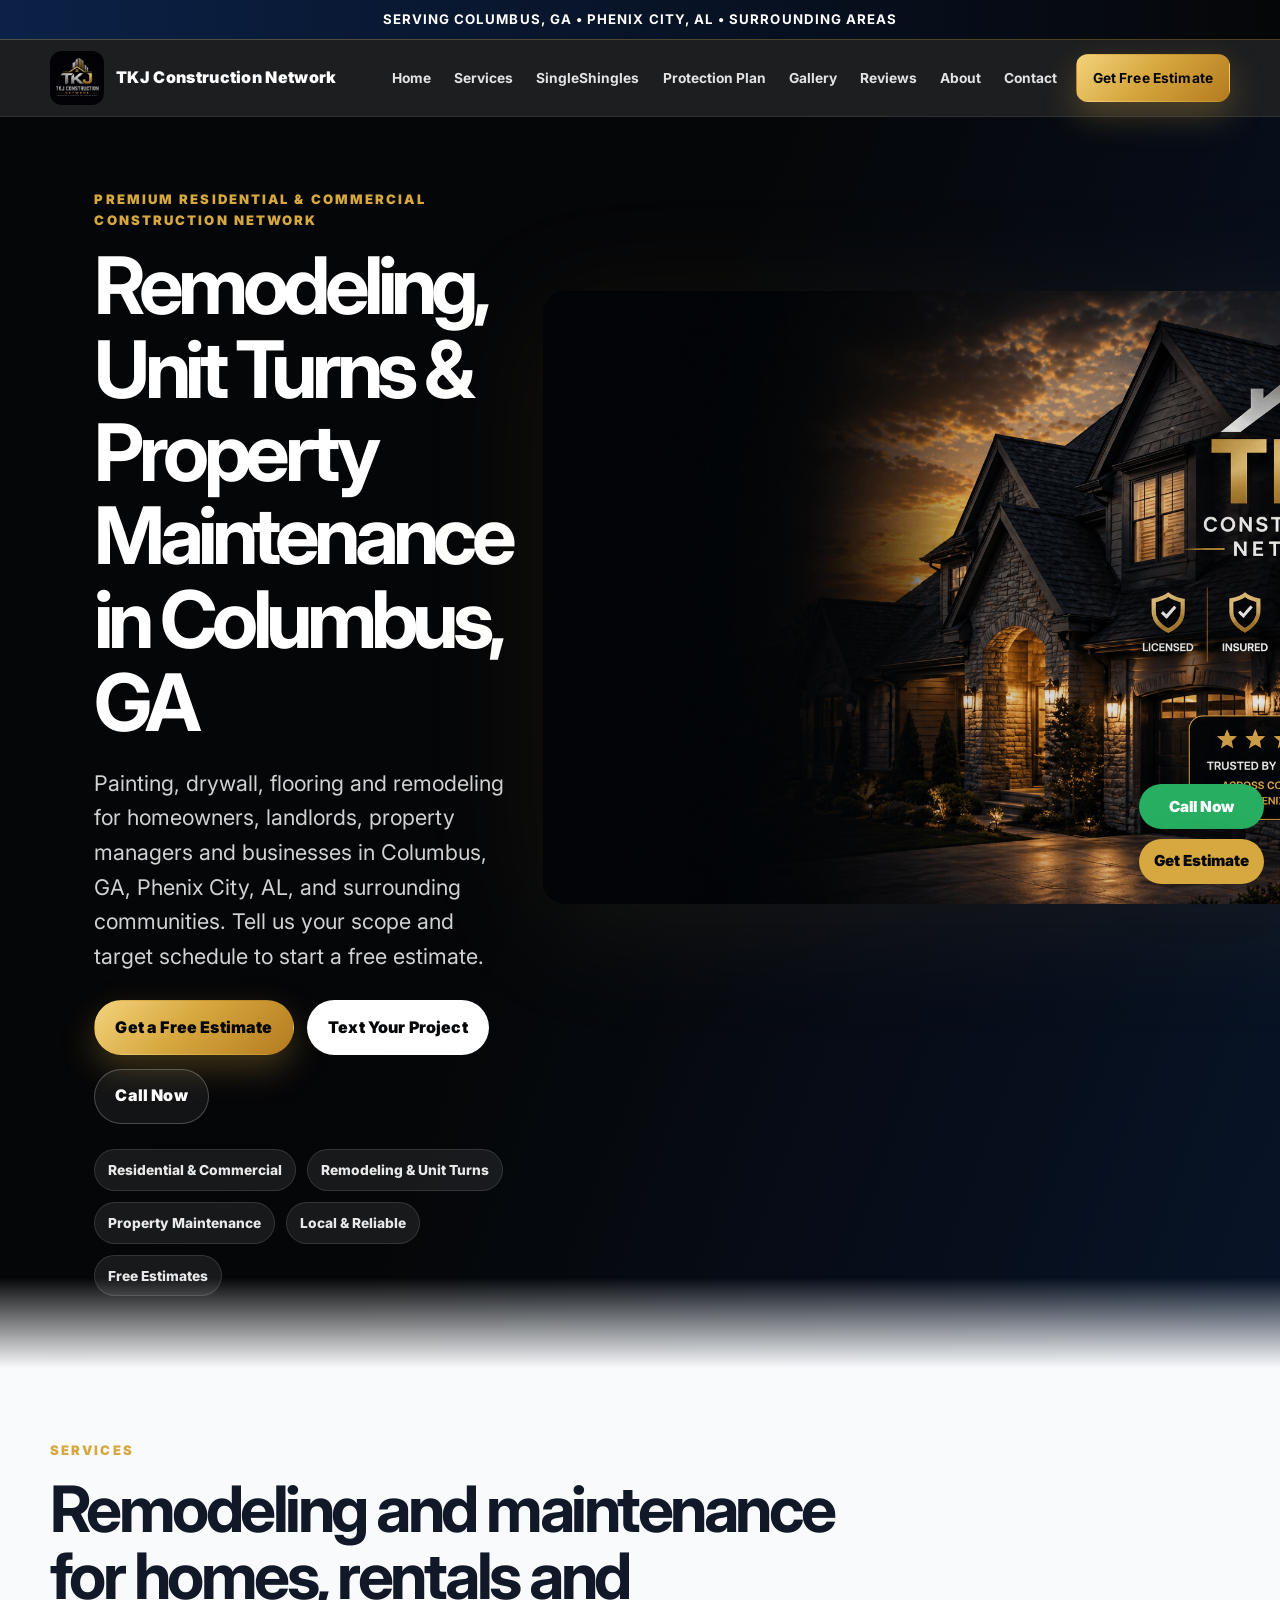
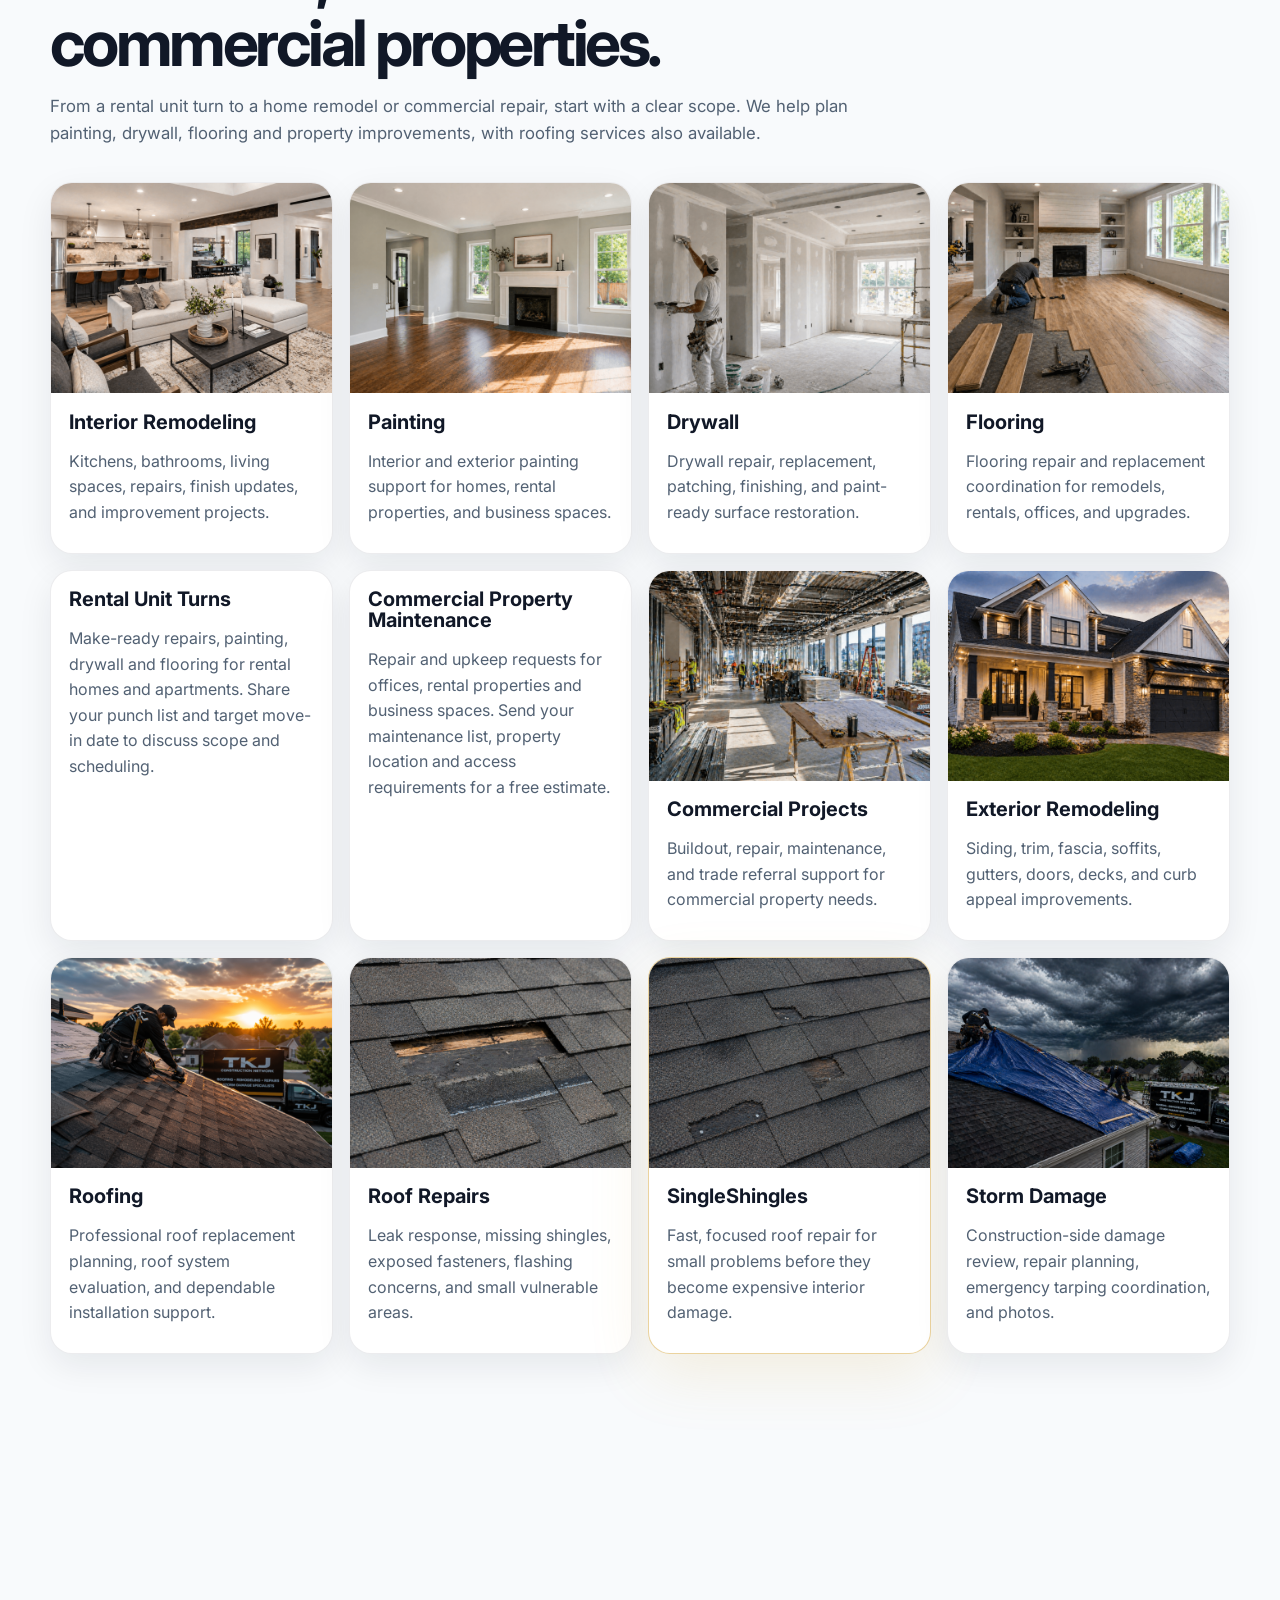
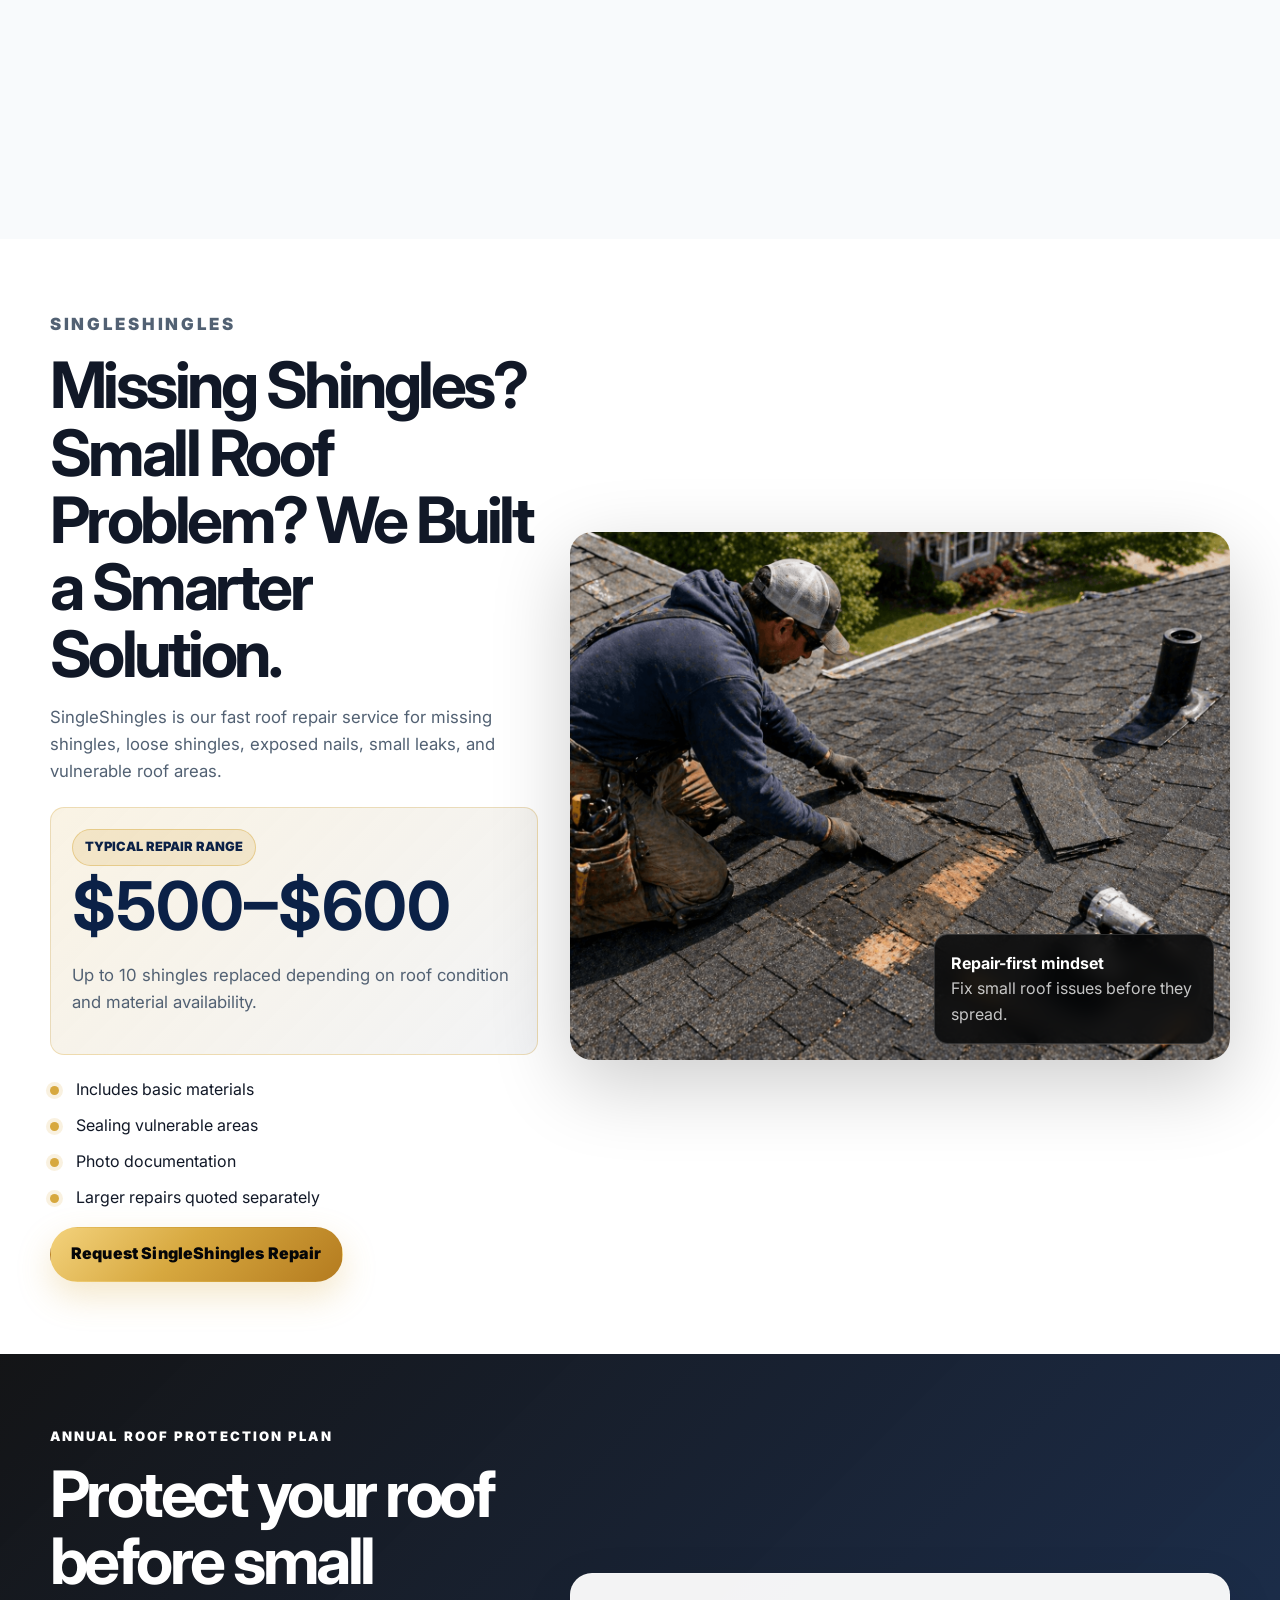
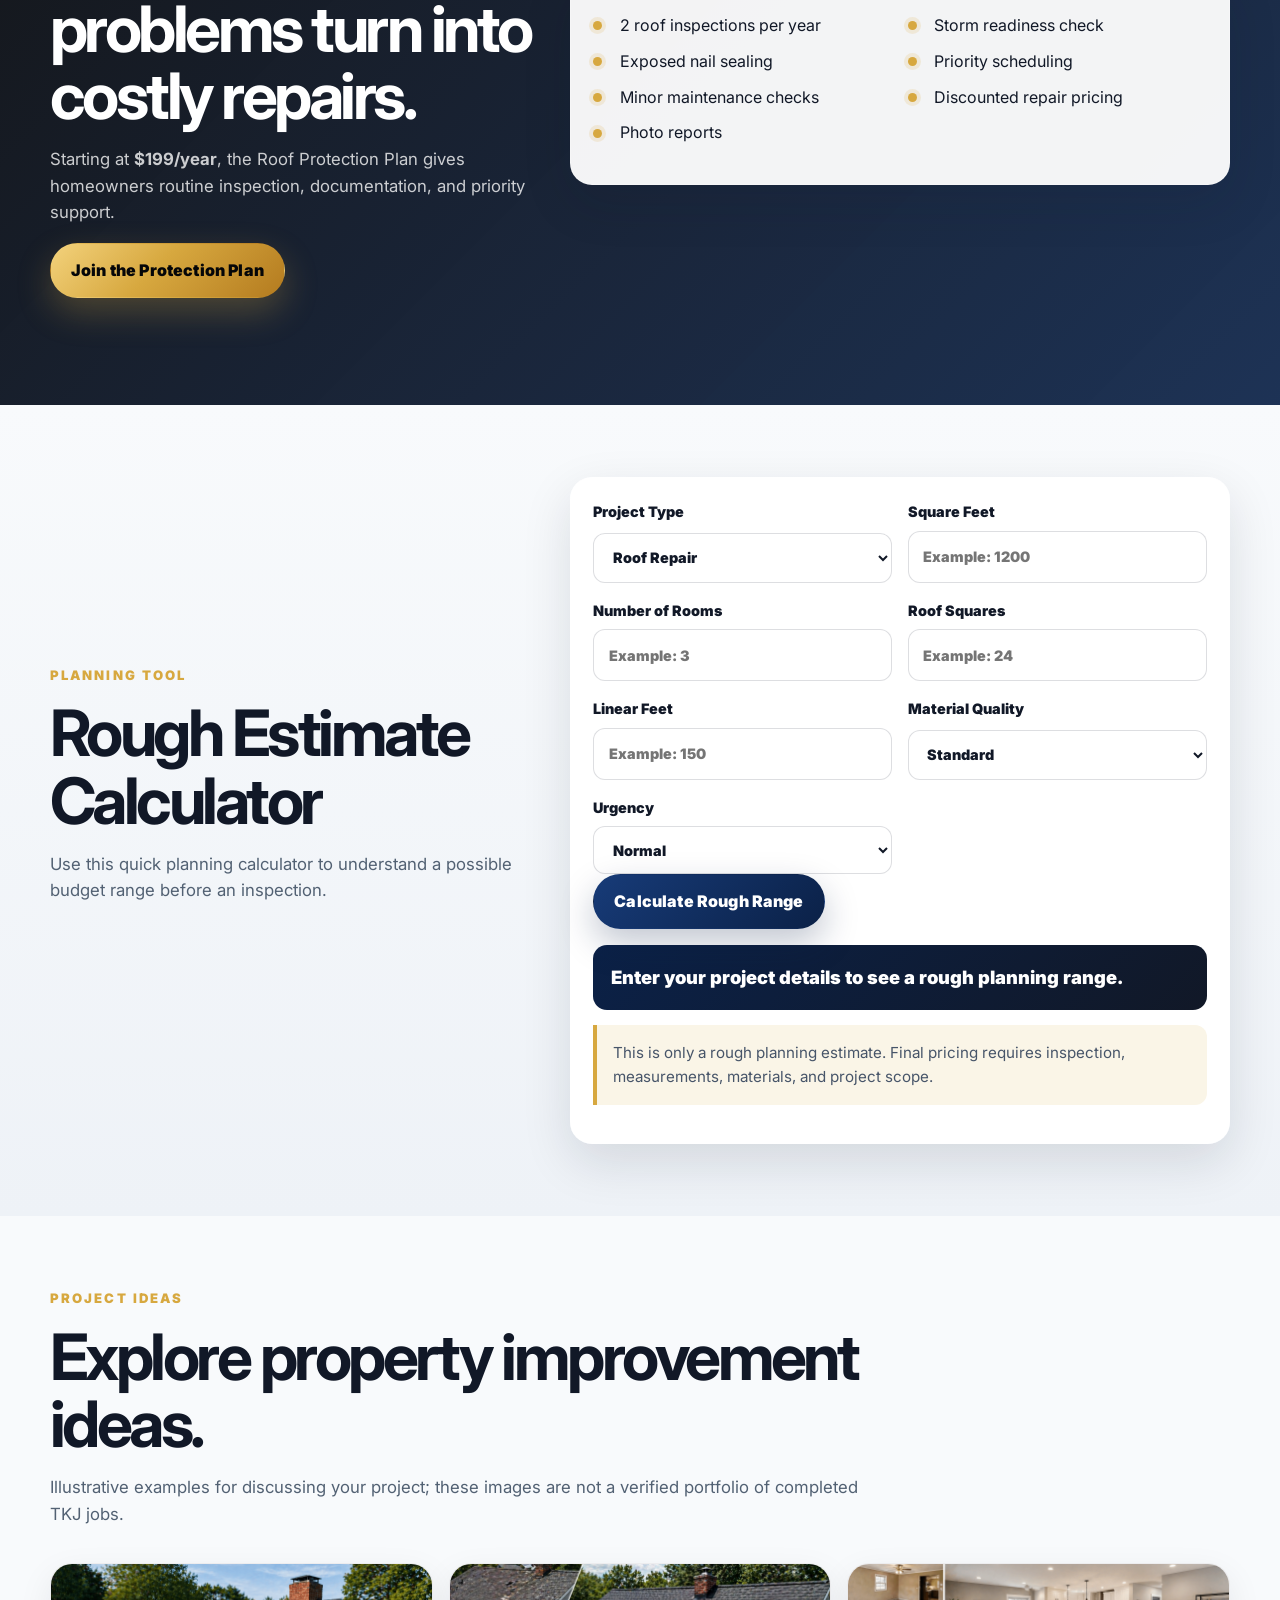
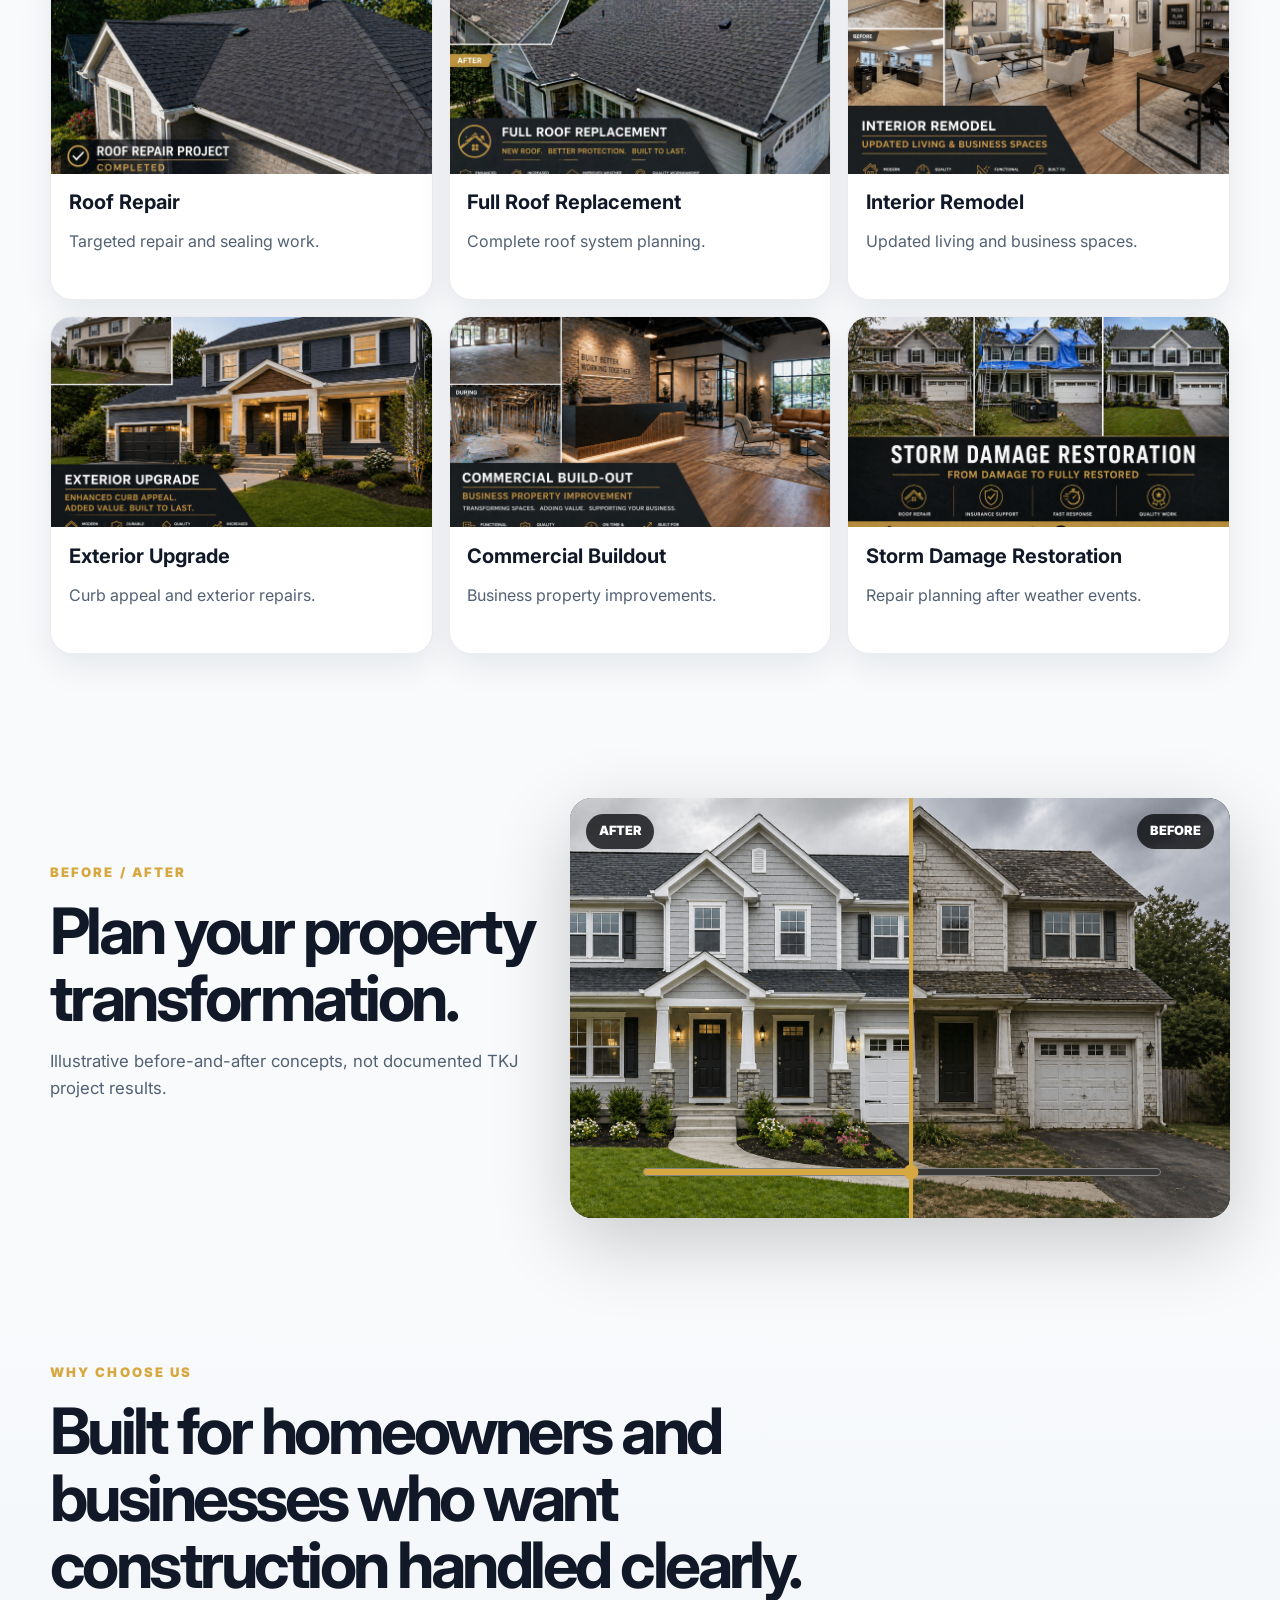
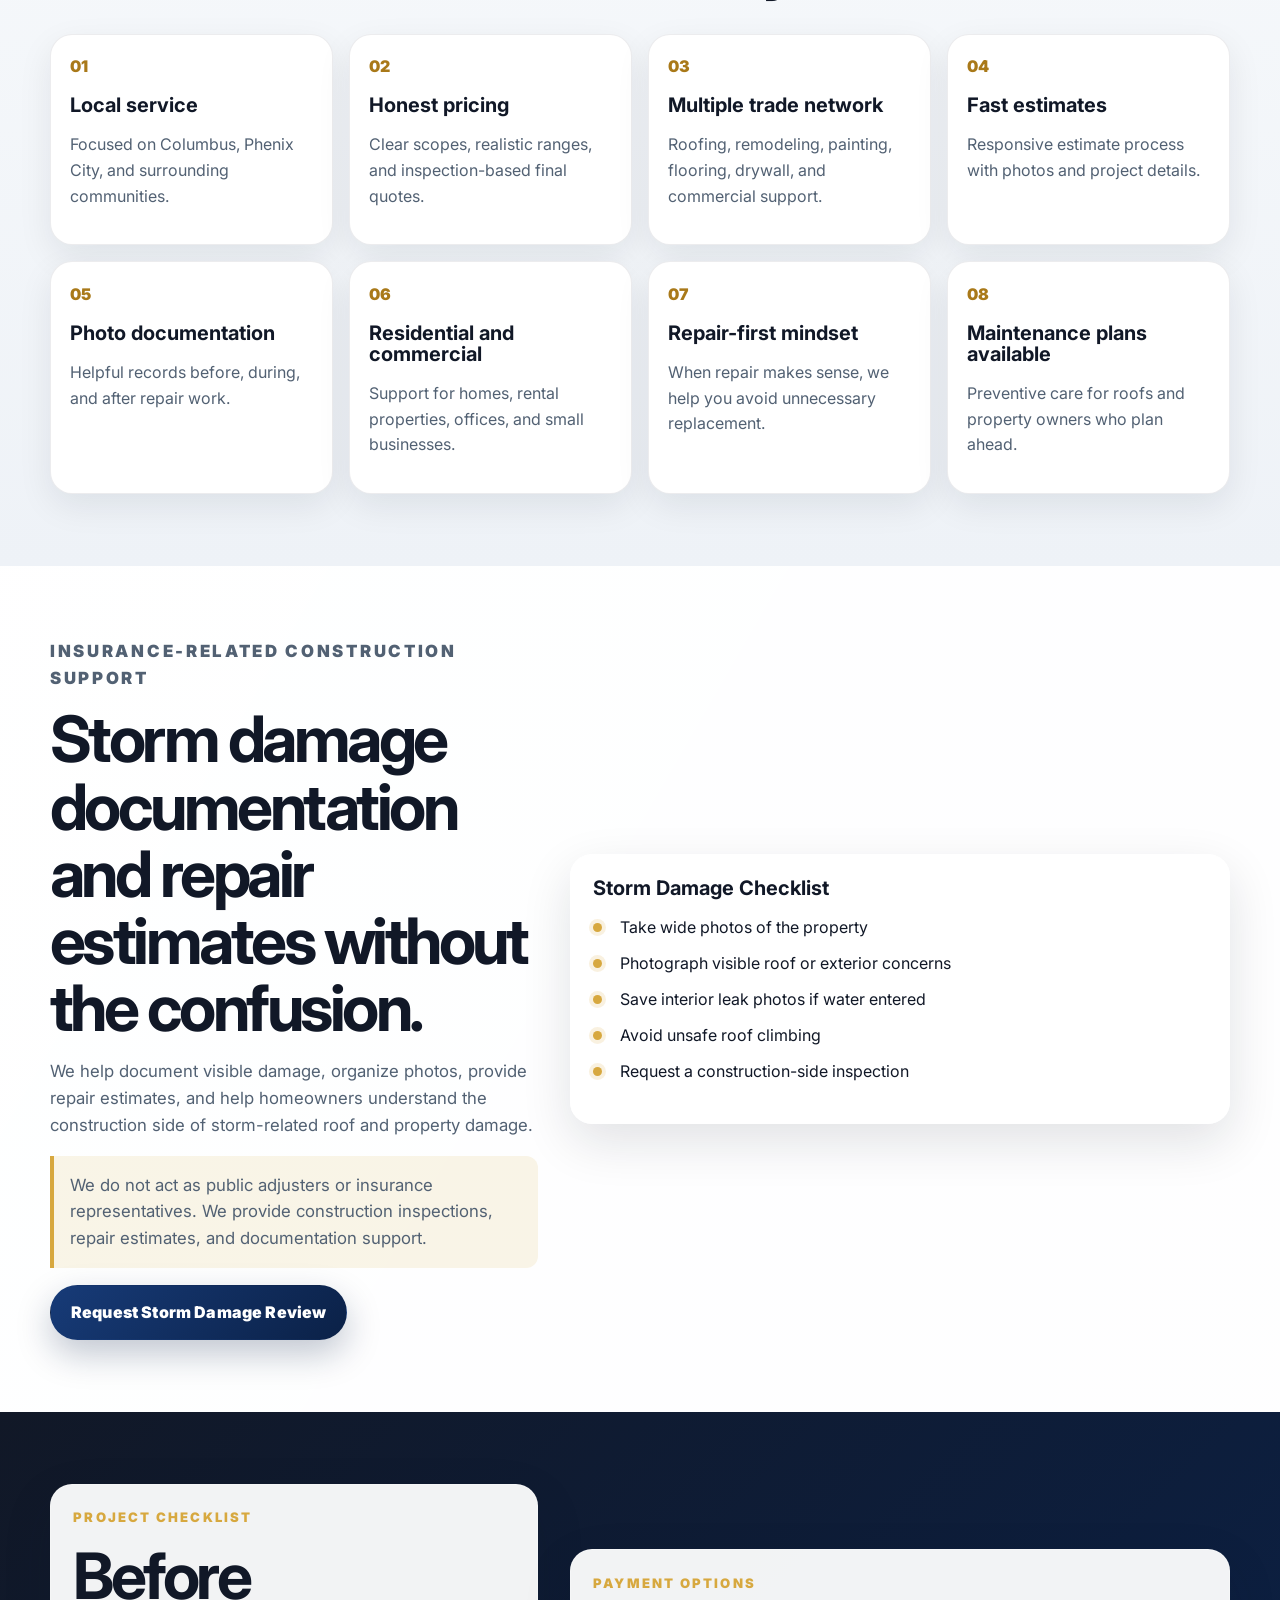
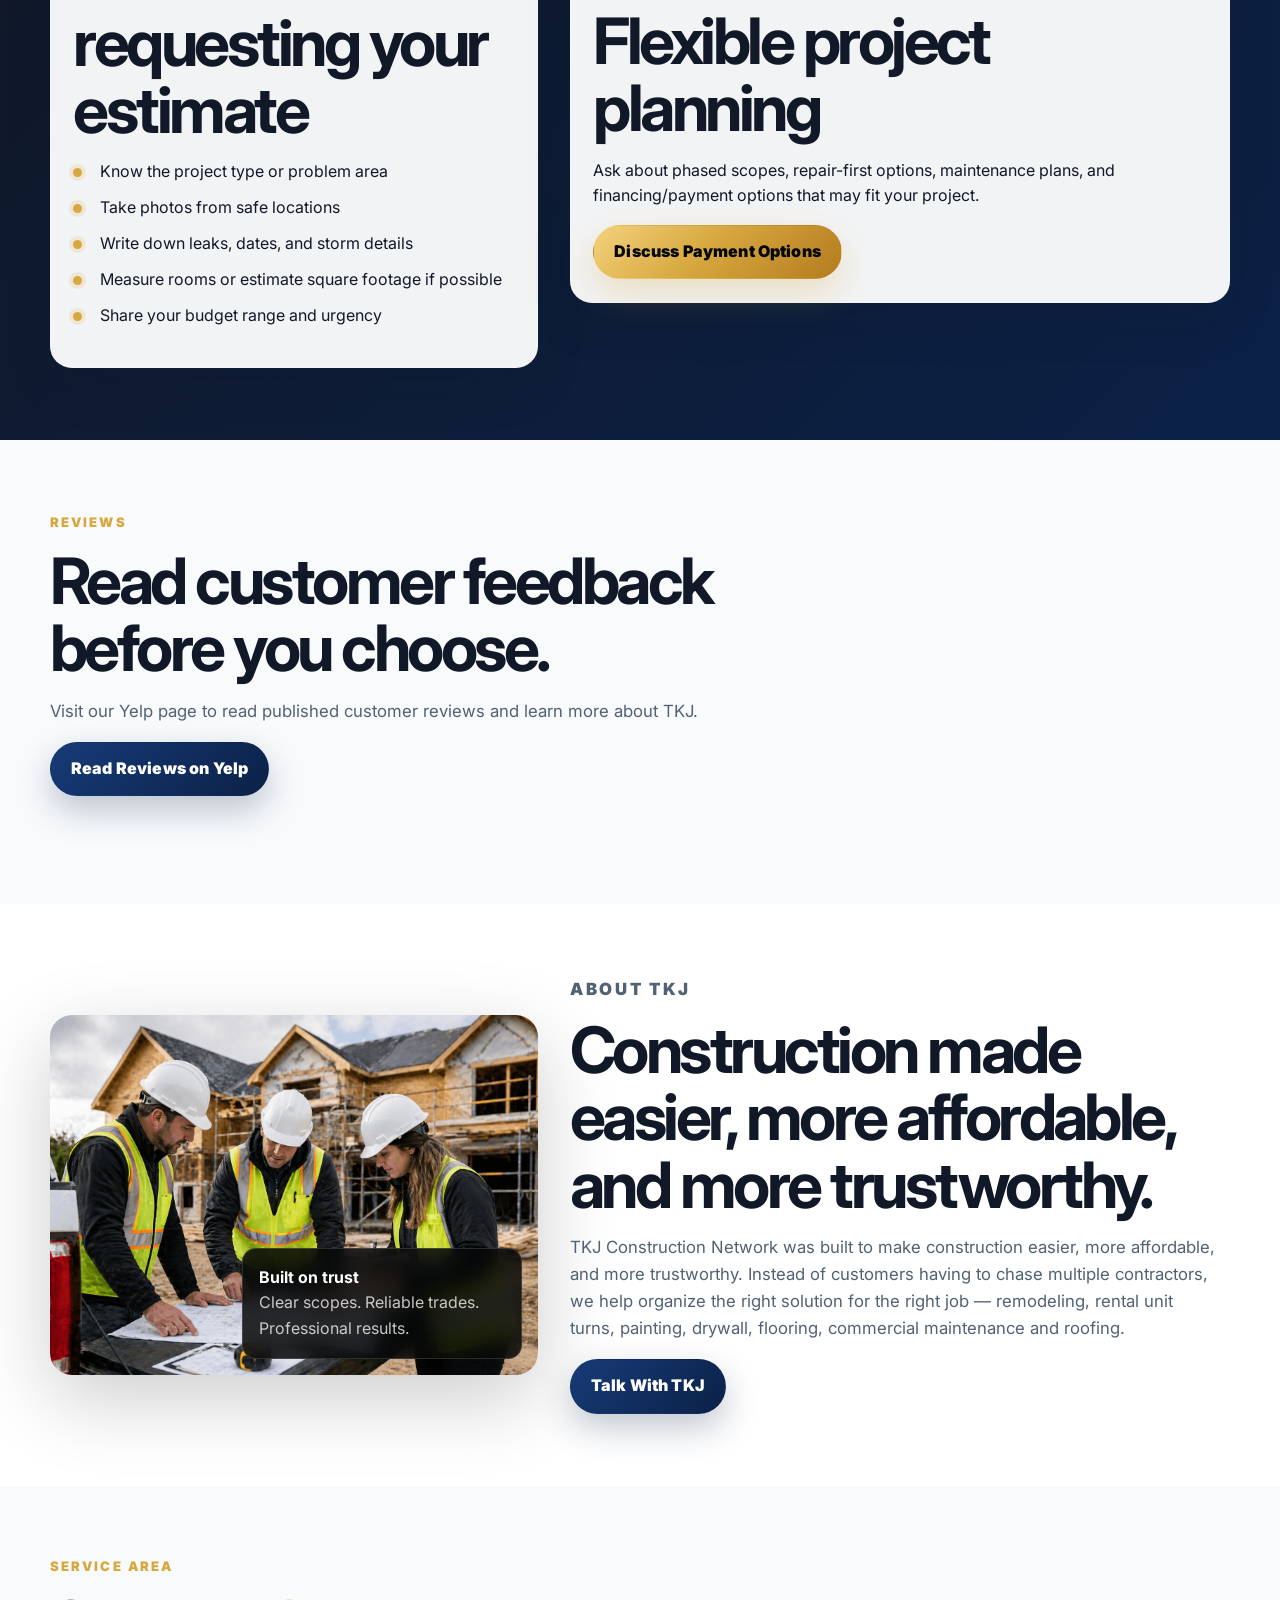
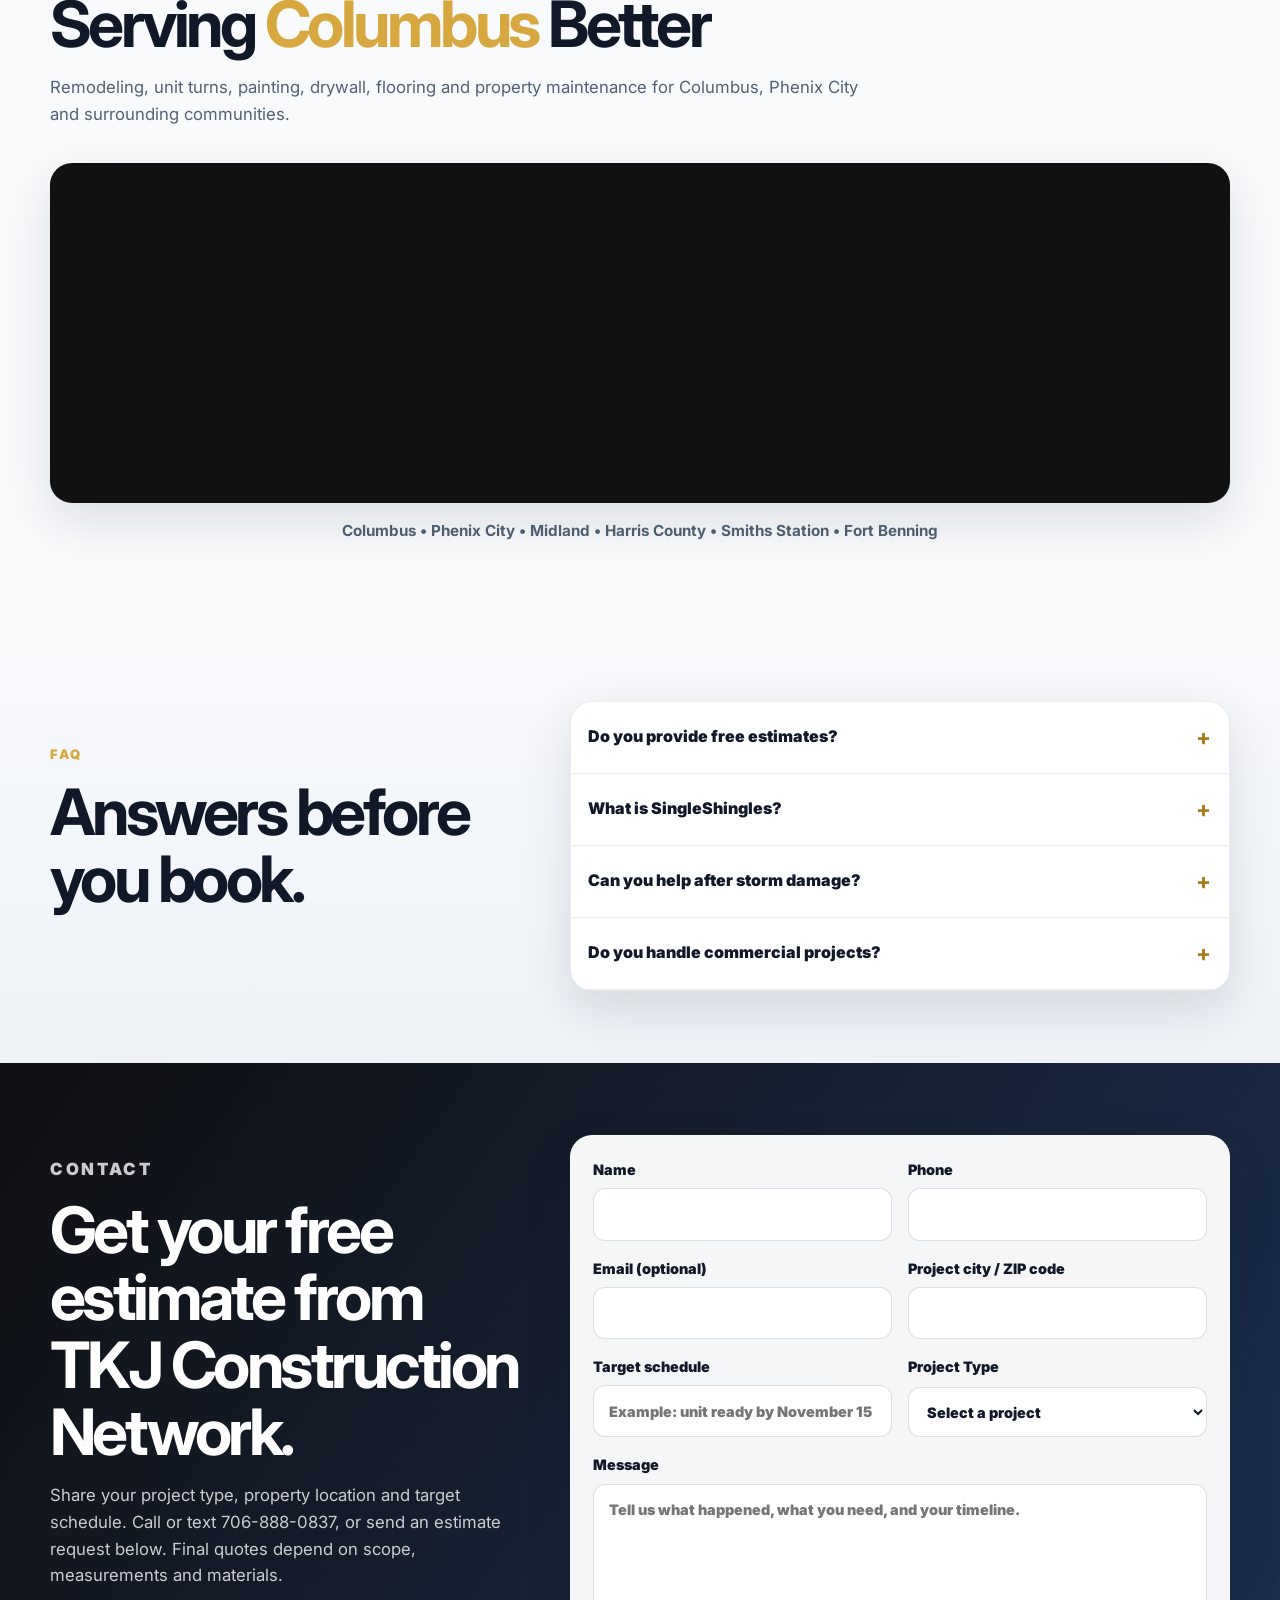
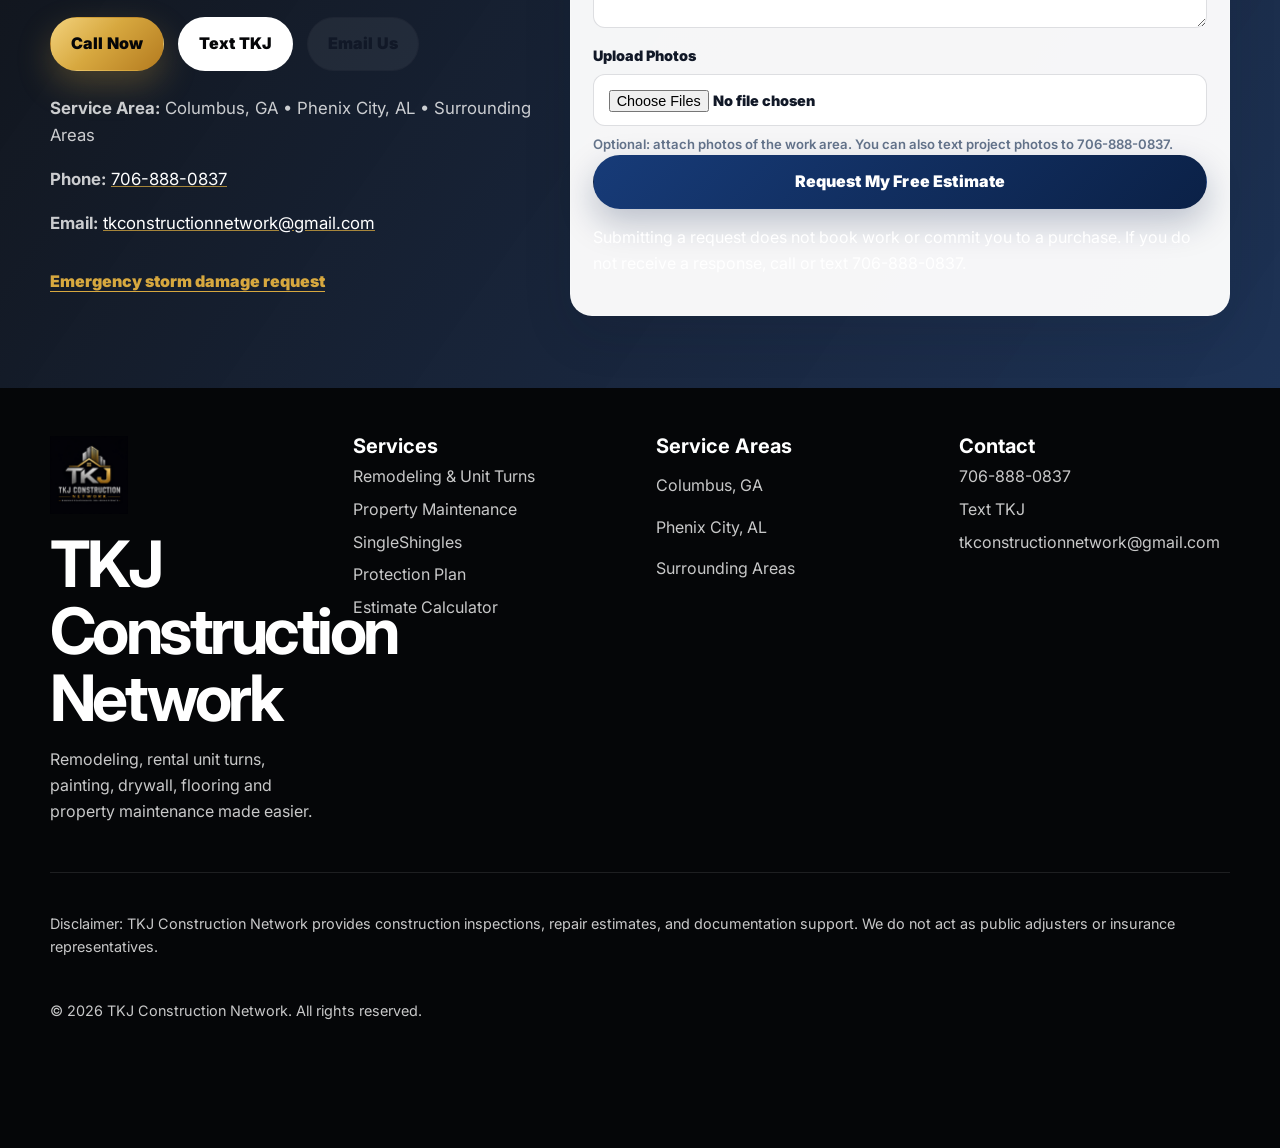
==== commit 5e545bbf: "Prioritize remodeling, unit turns and property maintenance; improve estimate conversion and factual " ====
--- a/index.html
+++ b/index.html
@@ -6,10 +6,10 @@
   <meta name="viewport" content="width=device-width, initial-scale=1.0" />
 
   <!-- Primary SEO metadata -->
-  <title>TKJ Construction Network | Roofing, Remodeling & Construction Services in Columbus GA</title>
+  <title>TKJ Construction Network | Remodeling & Property Maintenance in Columbus GA</title>
   <meta
     name="description"
-    content="TKJ Construction Network provides roofing, roof repairs, remodeling, painting, flooring, drywall, storm damage support, commercial construction, and maintenance plans in Columbus GA, Phenix City AL, and surrounding areas."
+    content="Remodeling, commercial property maintenance, rental unit turns, painting, drywall and flooring in Columbus GA and Phenix City AL. Call 706-888-0837 for a free estimate."
   />
   <meta
     name="keywords"
@@ -46,10 +46,10 @@
 
   <!-- Open Graph tags for social sharing -->
   <meta property="og:type" content="website" />
-  <meta property="og:title" content="TKJ Construction Network | Roofing, Remodeling & Construction Services" />
+  <meta property="og:title" content="TKJ Construction Network | Remodeling & Property Maintenance" />
   <meta
     property="og:description"
-    content="Professional roofing, repairs, remodeling, storm damage support, commercial construction, and maintenance plans in Columbus GA, Phenix City AL, and surrounding areas."
+    content="Remodeling, commercial property maintenance and rental unit turns in Columbus GA and Phenix City AL. Painting, drywall, flooring and free estimates: 706-888-0837."
   />
   <meta property="og:url" content="https://www.tkjconstructionnetwork.com/" />
   <meta property="og:image" content="https://www.tkjconstructionnetwork.com/assets/hero.jpg" />
@@ -59,7 +59,7 @@
 
   <!-- Twitter card tags -->
   <meta name="twitter:card" content="summary_large_image" />
-  <meta name="twitter:title" content="TKJ Construction Network | Roofing, Remodeling & Construction Services" />
+  <meta name="twitter:title" content="TKJ Construction Network | Remodeling & Property Maintenance" />
   <meta
     name="twitter:description"
     content="Trusted residential and commercial construction services for Columbus GA, Phenix City AL, and surrounding areas."
@@ -70,159 +70,183 @@
   <link rel="stylesheet" href="styles.css" />
 
   <!-- Local Business schema -->
-  <script type="application/ld+json">
-    {
-      "@context": "https://schema.org",
-      "@type": "LocalBusiness",
-      "name": "TKJ Construction Network",
-      "image": "https://www.tkjconstructionnetwork.com/assets/logo.png",
-      "url": "https://www.tkjconstructionnetwork.com/",
-      "telephone": "+1-706-888-0837",
-      "email": "tkconstructionnetwork@gmail.com",
-      "description": "Residential and commercial construction network providing roofing, roof repairs, remodeling, painting, flooring, drywall, storm damage support, and maintenance plans.",
-      "areaServed": [
-        {
-          "@type": "City",
-          "name": "Columbus",
-          "addressRegion": "GA"
-        },
-        {
-          "@type": "City",
-          "name": "Phenix City",
-          "addressRegion": "AL"
-        },
-        {
-          "@type": "AdministrativeArea",
-          "name": "Surrounding Areas"
-        }
-      ],
-      "address": {
-        "@type": "PostalAddress",
-        "addressLocality": "Columbus",
-        "addressRegion": "GA",
-        "addressCountry": "US"
-      },
-      "priceRange": "$$",
-      "openingHoursSpecification": [
-        {
-          "@type": "OpeningHoursSpecification",
-          "dayOfWeek": [
-            "Monday",
-            "Tuesday",
-            "Wednesday",
-            "Thursday",
-            "Friday",
-            "Saturday"
-          ],
-          "opens": "08:00",
-          "closes": "18:00"
-        }
-      ],
-      "sameAs": []
-    }
+  <script type="application/ld+json">
+{
+  "@context": "https://schema.org",
+  "@type": "LocalBusiness",
+  "name": "TKJ Construction Network",
+  "image": "https://www.tkjconstructionnetwork.com/assets/logo.png",
+  "url": "https://www.tkjconstructionnetwork.com/",
+  "telephone": "+1-706-888-0837",
+  "email": "tkconstructionnetwork@gmail.com",
+  "description": "Remodeling, commercial property maintenance, rental unit turns, painting, drywall repair and flooring in Columbus GA, Phenix City AL and surrounding communities. Roofing and roof repairs also available.",
+  "areaServed": [
+    {
+      "@type": "City",
+      "name": "Columbus",
+      "addressRegion": "GA"
+    },
+    {
+      "@type": "City",
+      "name": "Phenix City",
+      "addressRegion": "AL"
+    },
+    {
+      "@type": "AdministrativeArea",
+      "name": "Surrounding Areas"
+    }
+  ],
+  "address": {
+    "@type": "PostalAddress",
+    "addressLocality": "Columbus",
+    "addressRegion": "GA",
+    "addressCountry": "US"
+  },
+  "priceRange": "$",
+  "sameAs": []
+}
   </script>
 
   <!-- Service schema -->
-  <script type="application/ld+json">
-    {
-      "@context": "https://schema.org",
-      "@type": "Service",
-      "serviceType": "Construction, Roofing, Remodeling, Repairs, and Maintenance",
-      "provider": {
-        "@type": "LocalBusiness",
-        "name": "TKJ Construction Network"
-      },
-      "areaServed": ["Columbus GA", "Phenix City AL", "Surrounding Areas"],
-      "hasOfferCatalog": {
-        "@type": "OfferCatalog",
-        "name": "Construction Services",
-        "itemListElement": [
-          {
-            "@type": "Offer",
-            "itemOffered": {
-              "@type": "Service",
-              "name": "Roofing"
-            }
-          },
-          {
-            "@type": "Offer",
-            "itemOffered": {
-              "@type": "Service",
-              "name": "Roof Repair"
-            }
-          },
-          {
-            "@type": "Offer",
-            "itemOffered": {
-              "@type": "Service",
-              "name": "SingleShingles Roof Repair"
-            }
-          },
-          {
-            "@type": "Offer",
-            "itemOffered": {
-              "@type": "Service",
-              "name": "Interior Remodeling"
-            }
-          },
-          {
-            "@type": "Offer",
-            "itemOffered": {
-              "@type": "Service",
-              "name": "Exterior Remodeling"
-            }
-          },
-          {
-            "@type": "Offer",
-            "itemOffered": {
-              "@type": "Service",
-              "name": "Commercial Construction"
-            }
-          },
-          {
-            "@type": "Offer",
-            "itemOffered": {
-              "@type": "Service",
-              "name": "Annual Roof Protection Plan"
-            }
-          }
-        ]
-      }
-    }
+  <script type="application/ld+json">
+{
+  "@context": "https://schema.org",
+  "@type": "Service",
+  "serviceType": "Remodeling, Commercial Property Maintenance, Rental Unit Turns, Painting, Drywall, Flooring and Roofing",
+  "provider": {
+    "@type": "LocalBusiness",
+    "name": "TKJ Construction Network"
+  },
+  "areaServed": [
+    "Columbus GA",
+    "Phenix City AL",
+    "Surrounding Areas"
+  ],
+  "hasOfferCatalog": {
+    "@type": "OfferCatalog",
+    "name": "Construction Services",
+    "itemListElement": [
+      {
+        "@type": "Offer",
+        "itemOffered": {
+          "@type": "Service",
+          "name": "Rental Unit Turns"
+        }
+      },
+      {
+        "@type": "Offer",
+        "itemOffered": {
+          "@type": "Service",
+          "name": "Commercial Property Maintenance"
+        }
+      },
+      {
+        "@type": "Offer",
+        "itemOffered": {
+          "@type": "Service",
+          "name": "Painting"
+        }
+      },
+      {
+        "@type": "Offer",
+        "itemOffered": {
+          "@type": "Service",
+          "name": "Drywall Repair"
+        }
+      },
+      {
+        "@type": "Offer",
+        "itemOffered": {
+          "@type": "Service",
+          "name": "Flooring"
+        }
+      },
+      {
+        "@type": "Offer",
+        "itemOffered": {
+          "@type": "Service",
+          "name": "Roofing"
+        }
+      },
+      {
+        "@type": "Offer",
+        "itemOffered": {
+          "@type": "Service",
+          "name": "Roof Repair"
+        }
+      },
+      {
+        "@type": "Offer",
+        "itemOffered": {
+          "@type": "Service",
+          "name": "SingleShingles Roof Repair"
+        }
+      },
+      {
+        "@type": "Offer",
+        "itemOffered": {
+          "@type": "Service",
+          "name": "Interior Remodeling"
+        }
+      },
+      {
+        "@type": "Offer",
+        "itemOffered": {
+          "@type": "Service",
+          "name": "Exterior Remodeling"
+        }
+      },
+      {
+        "@type": "Offer",
+        "itemOffered": {
+          "@type": "Service",
+          "name": "Commercial Construction"
+        }
+      },
+      {
+        "@type": "Offer",
+        "itemOffered": {
+          "@type": "Service",
+          "name": "Annual Roof Protection Plan"
+        }
+      }
+    ]
+  }
+}
   </script>
 
   <!-- FAQ schema -->
-  <script type="application/ld+json">
-    {
-      "@context": "https://schema.org",
-      "@type": "FAQPage",
-      "mainEntity": [
-        {
-          "@type": "Question",
-          "name": "Do you provide free estimates?",
-          "acceptedAnswer": {
-            "@type": "Answer",
-            "text": "Yes. TKJ Construction Network provides free planning estimates for roofing, remodeling, repairs, storm damage, and commercial construction requests."
-          }
-        },
-        {
-          "@type": "Question",
-          "name": "What is SingleShingles?",
-          "acceptedAnswer": {
-            "@type": "Answer",
-            "text": "SingleShingles is a focused roof repair service for missing shingles, loose shingles, exposed nails, small leaks, and vulnerable roof areas."
-          }
-        },
-        {
-          "@type": "Question",
-          "name": "Do you help with insurance-related storm damage?",
-          "acceptedAnswer": {
-            "@type": "Answer",
-            "text": "TKJ Construction Network helps document visible damage, organize photos, and provide repair estimates. We do not act as public adjusters or insurance representatives."
-          }
-        }
-      ]
-    }
+  <script type="application/ld+json">
+{
+  "@context": "https://schema.org",
+  "@type": "FAQPage",
+  "mainEntity": [
+    {
+      "@type": "Question",
+      "name": "Do you provide free estimates?",
+      "acceptedAnswer": {
+        "@type": "Answer",
+        "text": "Yes. TKJ Construction Network provides free planning estimates for roofing, remodeling, repairs, storm damage, and commercial construction requests."
+      }
+    },
+    {
+      "@type": "Question",
+      "name": "What is SingleShingles?",
+      "acceptedAnswer": {
+        "@type": "Answer",
+        "text": "SingleShingles is a focused roof repair service for missing shingles, loose shingles, exposed nails, small leaks, and vulnerable roof areas."
+      }
+    },
+    {
+      "@type": "Question",
+      "name": "Do you help with insurance-related storm damage?",
+      "acceptedAnswer": {
+        "@type": "Answer",
+        "text": "TKJ Construction Network helps document visible damage, organize photos, and provide repair estimates. We do not act as public adjusters or insurance representatives."
+      }
+    }
+  ]
+}
   </script>
 </head>
 
@@ -269,29 +293,28 @@
       <div class="container hero-grid">
         <div class="hero-copy reveal">
           <p class="eyebrow">Premium Residential & Commercial Construction Network</p>
-          <h1>Your Trusted Construction Network for Roofing, Repairs, Remodeling & Storm Damage Restoration</h1>
+          <h1>Remodeling, Unit Turns & Property Maintenance in Columbus, GA</h1>
           <p class="hero-subtitle">
-            From small roof repairs to full construction projects, TKJ Construction Network connects homeowners and
-            businesses with dependable, affordable, professional solutions.
+            Painting, drywall, flooring and remodeling for homeowners, landlords, property managers and businesses in Columbus, GA, Phenix City, AL, and surrounding communities. Tell us your scope and target schedule to start a free estimate.
           </p>
           <div class="hero-actions" aria-label="Primary actions">
             <a class="btn btn-gold" href="#contact">Get a Free Estimate</a>
-            <a class="btn btn-light" href="#services">View Services</a>
+            <a class="btn btn-light" href="sms:+17068880837">Text Your Project</a>
             <a class="btn btn-outline" href="tel:+17068880837">Call Now</a>
           </div>
           <div class="trust-badges" aria-label="Trust badges">
             <span>Residential & Commercial</span>
-            <span>Roofing & Remodeling</span>
-            <span>Storm Damage Support</span>
+            <span>Remodeling & Unit Turns</span>
+            <span>Property Maintenance</span>
             <span>Local & Reliable</span>
             <span>Free Estimates</span>
           </div>
         </div>
 
-<div class="hero-side-image reveal" aria-label="TKJ Construction Network completed roofing and home exterior visual">
+<div class="hero-side-image reveal" aria-label="Residential exterior illustration">
   <img
     src="assets/hero-side.png"
-    alt="TKJ Construction Network completed residential roof and home exterior"
+    alt="Illustrative residential roof and home exterior"
   />
 </div>
       </div>
@@ -302,14 +325,45 @@
       <div class="container">
         <div class="section-heading reveal">
           <p class="eyebrow">Services</p>
-          <h2>One trusted network for construction, repairs, restoration, and maintenance.</h2>
+          <h2>Remodeling and maintenance for homes, rentals and commercial properties.</h2>
           <p>
-            Whether you need a small roof repair, a full remodel, insurance-related construction documentation, or
-            ongoing protection, TKJ helps organize the right solution for the job.
+            From a rental unit turn to a home remodel or commercial repair, start with a clear scope. We help plan painting, drywall, flooring and property improvements, with roofing services also available.
           </p>
         </div>
 
         <div class="service-grid">
+          <article class="service-card reveal">
+            <img src="assets/interior.png" alt="Modern interior remodeling project" />
+            <h3>Interior Remodeling</h3>
+            <p>Kitchens, bathrooms, living spaces, repairs, finish updates, and improvement projects.</p>
+          </article>
+          <article class="service-card reveal">
+            <img src="assets/paint.png" alt="Freshly painted room" />
+            <h3>Painting</h3>
+            <p>Interior and exterior painting support for homes, rental properties, and business spaces.</p>
+          </article>
+          <article class="service-card reveal">
+            <img src="assets/drywall.png" alt="Drywall finishing in a construction project" />
+            <h3>Drywall</h3>
+            <p>Drywall repair, replacement, patching, finishing, and paint-ready surface restoration.</p>
+          </article>
+          <article class="service-card reveal">
+            <img src="assets/flooring.png" alt="Flooring installation in a remodeled room" />
+            <h3>Flooring</h3>
+            <p>Flooring repair and replacement coordination for remodels, rentals, offices, and upgrades.</p>
+          </article>
+          <article class="service-card reveal"><h3>Rental Unit Turns</h3><p>Make-ready repairs, painting, drywall and flooring for rental homes and apartments. Share your punch list and target move-in date to discuss scope and scheduling.</p></article>
+          <article class="service-card reveal"><h3>Commercial Property Maintenance</h3><p>Repair and upkeep requests for offices, rental properties and business spaces. Send your maintenance list, property location and access requirements for a free estimate.</p></article>
+          <article class="service-card reveal">
+            <img src="assets/commercial2.png" alt="Commercial construction workspace" />
+            <h3>Commercial Projects</h3>
+            <p>Buildout, repair, maintenance, and trade referral support for commercial property needs.</p>
+          </article>
+          <article class="service-card reveal">
+            <img src="assets/exterior.png" alt="Updated home exterior" />
+            <h3>Exterior Remodeling</h3>
+            <p>Siding, trim, fascia, soffits, gutters, doors, decks, and curb appeal improvements.</p>
+          </article>
           <article class="service-card reveal">
             <img src="assets/roofing.png" alt="Roofing crew working on a residential roof" />
             <h3>Roofing</h3>
@@ -334,36 +388,6 @@
             <img src="assets/commercial.png" alt="Construction documents on a commercial job site" />
             <h3>Insurance Claim Support</h3>
             <p>Repair estimates, visible damage photos, and clear documentation for storm-related construction work.</p>
-          </article>
-          <article class="service-card reveal">
-            <img src="assets/interior.png" alt="Modern interior remodeling project" />
-            <h3>Interior Remodeling</h3>
-            <p>Kitchens, bathrooms, living spaces, repairs, finish updates, and improvement projects.</p>
-          </article>
-          <article class="service-card reveal">
-            <img src="assets/exterior.png" alt="Updated home exterior" />
-            <h3>Exterior Remodeling</h3>
-            <p>Siding, trim, fascia, soffits, gutters, doors, decks, and curb appeal improvements.</p>
-          </article>
-          <article class="service-card reveal">
-            <img src="assets/paint.png" alt="Freshly painted room" />
-            <h3>Painting</h3>
-            <p>Interior and exterior painting support for homes, rental properties, and business spaces.</p>
-          </article>
-          <article class="service-card reveal">
-            <img src="assets/flooring.png" alt="Flooring installation in a remodeled room" />
-            <h3>Flooring</h3>
-            <p>Flooring repair and replacement coordination for remodels, rentals, offices, and upgrades.</p>
-          </article>
-          <article class="service-card reveal">
-            <img src="assets/drywall.png" alt="Drywall finishing in a construction project" />
-            <h3>Drywall</h3>
-            <p>Drywall repair, replacement, patching, finishing, and paint-ready surface restoration.</p>
-          </article>
-          <article class="service-card reveal">
-            <img src="assets/commercial2.png" alt="Commercial construction workspace" />
-            <h3>Commercial Projects</h3>
-            <p>Buildout, repair, maintenance, and trade referral support for commercial property needs.</p>
           </article>
           <article class="service-card reveal">
             <img src="assets/maintenance.png" alt="Roof inspection checklist" />
@@ -509,8 +533,8 @@
     <section class="section-pad gallery-section" id="gallery">
       <div class="container">
         <div class="section-heading reveal">
-          <p class="eyebrow">Project Gallery</p>
-          <h2>Professional results across roofing, remodeling, and property improvement.</h2>
+          <p class="eyebrow">Project Ideas</p>
+          <h2>Explore property improvement ideas.</h2><p>Illustrative examples for discussing your project; these images are not a verified portfolio of completed TKJ jobs.</p>
         </div>
 
         <div class="gallery-grid">
@@ -565,8 +589,8 @@
       <div class="container before-after-grid">
         <div class="section-heading reveal">
           <p class="eyebrow">Before / After</p>
-          <h2>See the difference clear construction planning can make.</h2>
-          <p>Use this placeholder slider for future project transformation photos.</p>
+          <h2>Plan your property transformation.</h2>
+          <p>Illustrative before-and-after concepts, not documented TKJ project results.</p>
         </div>
 
         <div class="before-after reveal" id="before-after">
@@ -683,34 +707,14 @@
       </div>
     </section>
 
-    <!-- Reviews add social proof while real testimonials are being collected. -->
-    <section class="section-pad reviews-section" id="reviews">
-      <div class="container">
-        <div class="section-heading reveal">
-          <p class="eyebrow">Reviews</p>
-          <h2>Trusted by homeowners and property professionals.</h2>
-        </div>
-
-        <div class="review-grid">
-          <figure class="review-card reveal">
-            <blockquote>“Professional, responsive, and clear about the repair options. The photo documentation helped us
-              understand exactly what was going on.”</blockquote>
-            <figcaption>Homeowner in Columbus, GA</figcaption>
-          </figure>
-          <figure class="review-card reveal">
-            <blockquote>“TKJ made the process easier from the first call. They helped organize the right trades and kept
-              communication straightforward.”</blockquote>
-            <figcaption>Rental Property Owner</figcaption>
-          </figure>
-          <figure class="review-card reveal">
-            <blockquote>“The roof maintenance plan is exactly what we needed. It gives us confidence before storm
-              season.”</blockquote>
-            <figcaption>Small Business Owner</figcaption>
-          </figure>
-        </div>
-      </div>
-    </section>
-
+    <section class="section-pad reviews-section" id="reviews">
+      <div class="container"><div class="section-heading reveal">
+        <p class="eyebrow">Reviews</p><h2>Read customer feedback before you choose.</h2>
+        <p>Visit our Yelp page to read published customer reviews and learn more about TKJ.</p>
+        <a class="btn btn-blue" href="https://www.yelp.com/biz/tkj-construction-network-columbus-2" target="_blank" rel="noopener noreferrer">Read Reviews on Yelp</a>
+      </div></div>
+    </section>
+
     <!-- About section uses the supplied brand story. -->
     <section class="section-pad about-section" id="about">
       <div class="container split-grid">
@@ -727,7 +731,7 @@
           <p>
             TKJ Construction Network was built to make construction easier, more affordable, and more trustworthy.
             Instead of customers having to chase multiple contractors, we help organize the right solution for the right
-            job — roofing, repairs, remodeling, commercial work, and ongoing maintenance.
+            job — remodeling, rental unit turns, painting, drywall, flooring, commercial maintenance and roofing.
           </p>
           <a class="btn btn-blue" href="#contact">Talk With TKJ</a>
         </div>
@@ -741,7 +745,7 @@
           <p class="eyebrow">SERVICE AREA</p>
           <h2>Serving <span>Columbus</span> Better</h2>
           <p>
-            Roofing, repairs, remodeling, storm damage support, and construction services throughout the region.
+            Remodeling, unit turns, painting, drywall, flooring and property maintenance for Columbus, Phenix City and surrounding communities.
           </p>
         </div>
 
@@ -754,7 +758,7 @@
         </div>
 
         <p class="service-cities">
-          Columbus • Phenix City • Midland • Fort Moore • Harris County • Auburn • Opelika
+          Columbus • Phenix City • Midland • Harris County • Smiths Station • Fort Benning
         </p>
       </div>
     </section>
@@ -817,7 +821,7 @@
           <p class="eyebrow">Contact</p>
           <h2>Get your free estimate from TKJ Construction Network.</h2>
           <p>
-            Tell us what you need, upload photos when available, and we’ll help you take the next step.
+            Share your project type, property location and target schedule. Call or text 706-888-0837, or send an estimate request below. Final quotes depend on scope, measurements and materials.
           </p>
           <div class="contact-actions">
             <a class="btn btn-gold" href="tel:+17068880837">Call Now</a>
@@ -840,12 +844,15 @@
           <div class="form-grid">
             <label>Name<input name="name" type="text" autocomplete="name" required /></label>
             <label>Phone<input name="phone" type="tel" autocomplete="tel" required /></label>
-            <label>Email<input name="email" type="email" autocomplete="email" required /></label>
-            <label>Address<input name="address" type="text" autocomplete="street-address" /></label>
+            <label>Email (optional)<input name="email" type="email" autocomplete="email" /></label>
+            <label>Project city / ZIP code<input name="location" type="text" autocomplete="postal-code" required /></label>
+            <label>Target schedule<input name="target_schedule" type="text" placeholder="Example: unit ready by November 15" /></label>
             <label>
               Project Type
               <select name="project_type" required>
                 <option value="">Select a project</option>
+                <option>Rental Unit Turn / Make-ready</option>
+                <option>Commercial Property Maintenance</option>
                 <option>Roof Repair</option>
                 <option>SingleShingles</option>
                 <option>Roof Protection Plan</option>
@@ -864,10 +871,11 @@
             <label class="upload-field full-field">
               Upload Photos
               <input name="photos" type="file" accept="image/*" multiple />
-              <span>Attach roof, interior, exterior, or storm damage photos.</span>
+              <span>Optional: attach photos of the work area. You can also text project photos to 706-888-0837.</span>
             </label>
           </div>
-          <button class="btn btn-blue full-width" type="submit">Submit Estimate Request</button>
+          <button class="btn btn-blue full-width" type="submit">Request My Free Estimate</button>
+          <p>Submitting a request does not book work or commit you to a purchase. If you do not receive a response, call or text 706-888-0837.</p>
         </form>
       </div>
     </section>
@@ -879,11 +887,12 @@
       <div class="footer-brand">
         <img src="assets/logo.png" alt="TKJ Construction Network logo" />
         <h2>TKJ Construction Network</h2>
-        <p>Roofing, repairs, remodeling, commercial work, and maintenance plans made easier.</p>
+        <p>Remodeling, rental unit turns, painting, drywall, flooring and property maintenance made easier.</p>
       </div>
       <div>
         <h3>Services</h3>
-        <a href="#services">Roofing</a>
+        <a href="#services">Remodeling & Unit Turns</a>
+        <a href="#services">Property Maintenance</a>
         <a href="#singleshingles">SingleShingles</a>
         <a href="#protection-plan">Protection Plan</a>
         <a href="#calculator">Estimate Calculator</a>
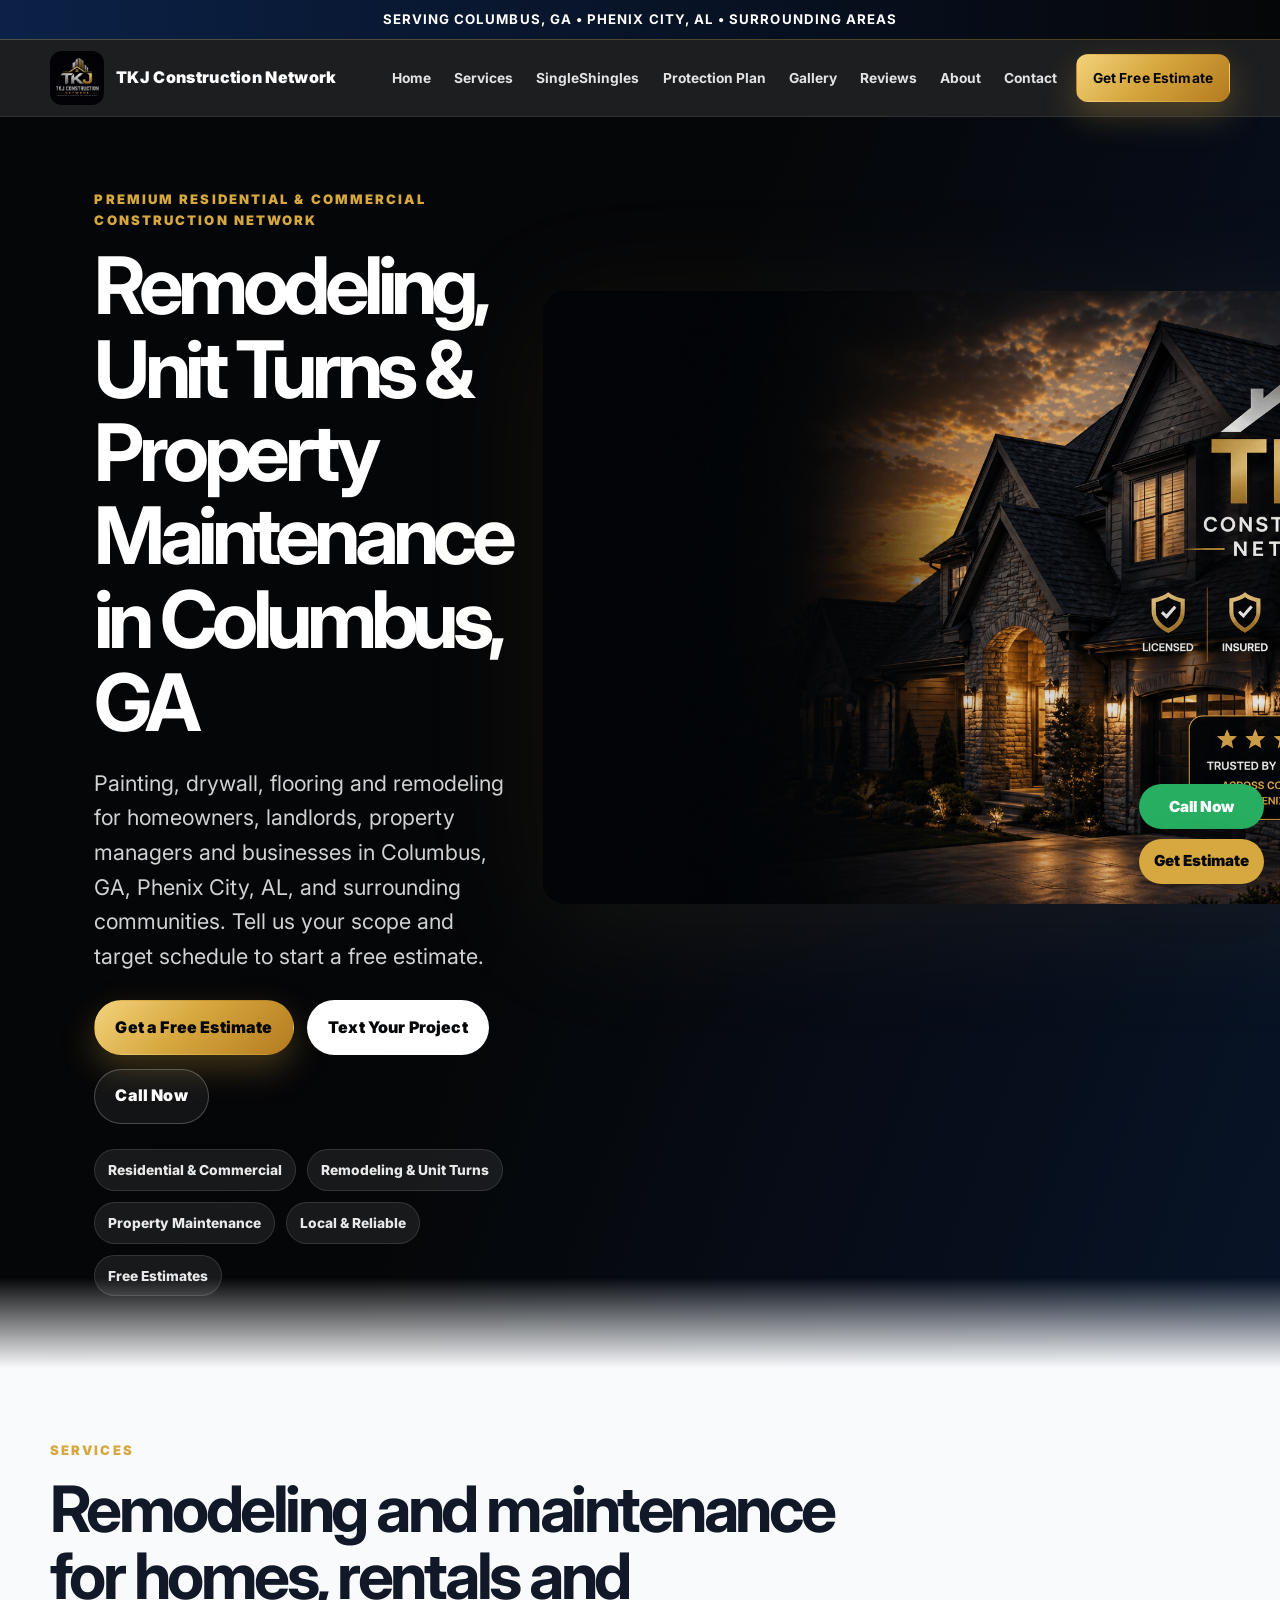
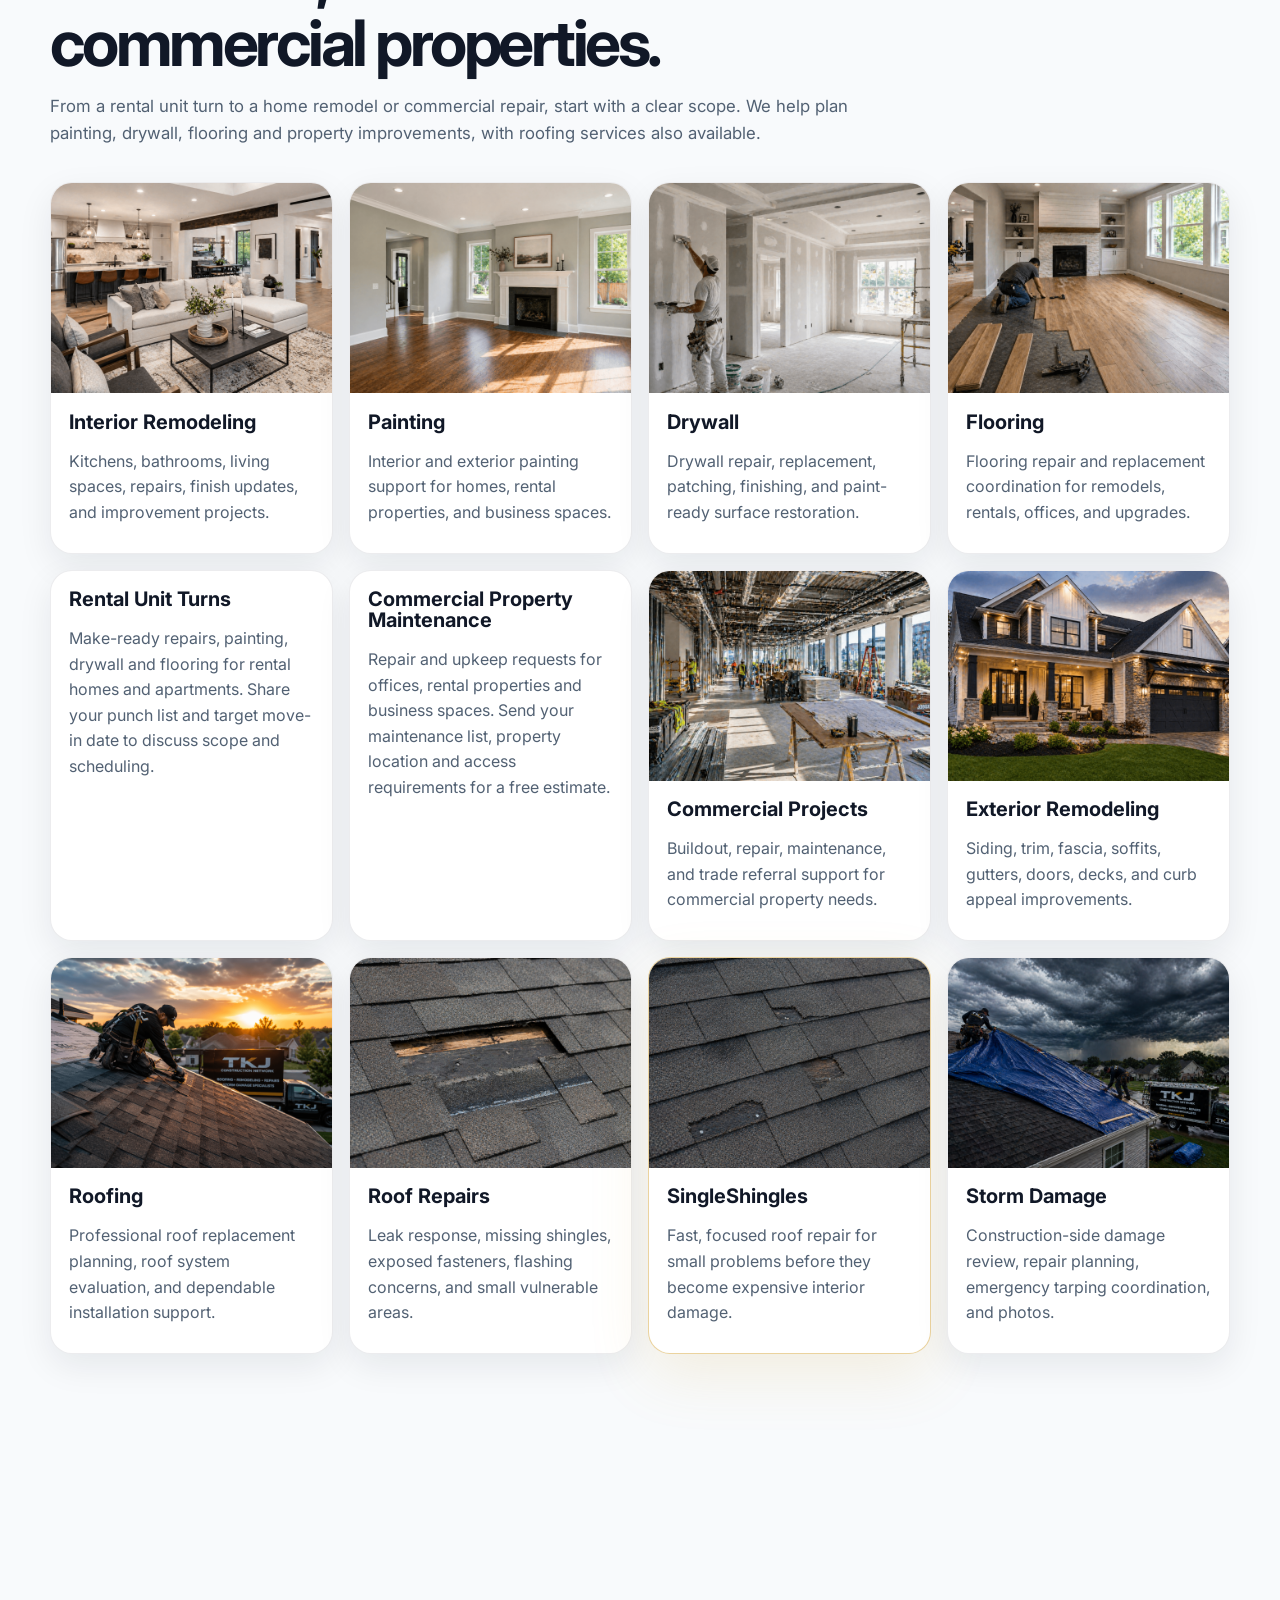
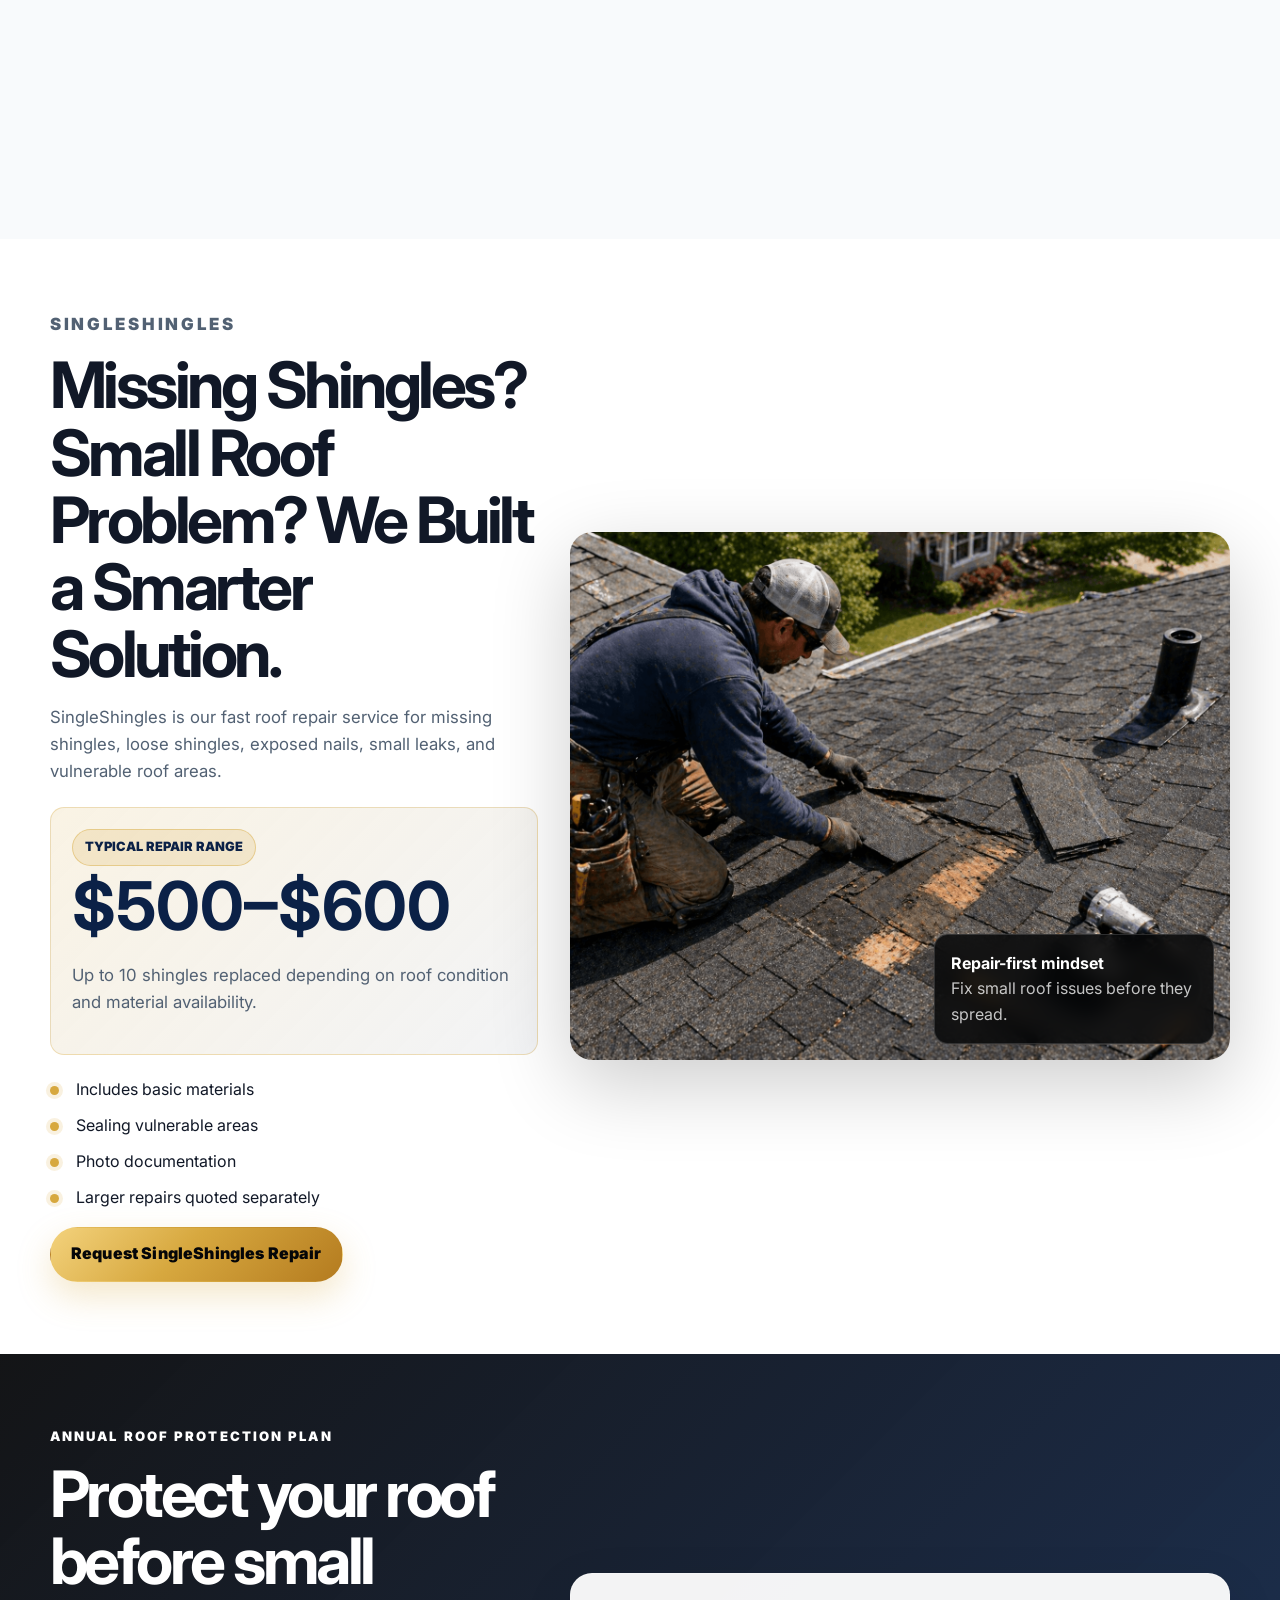
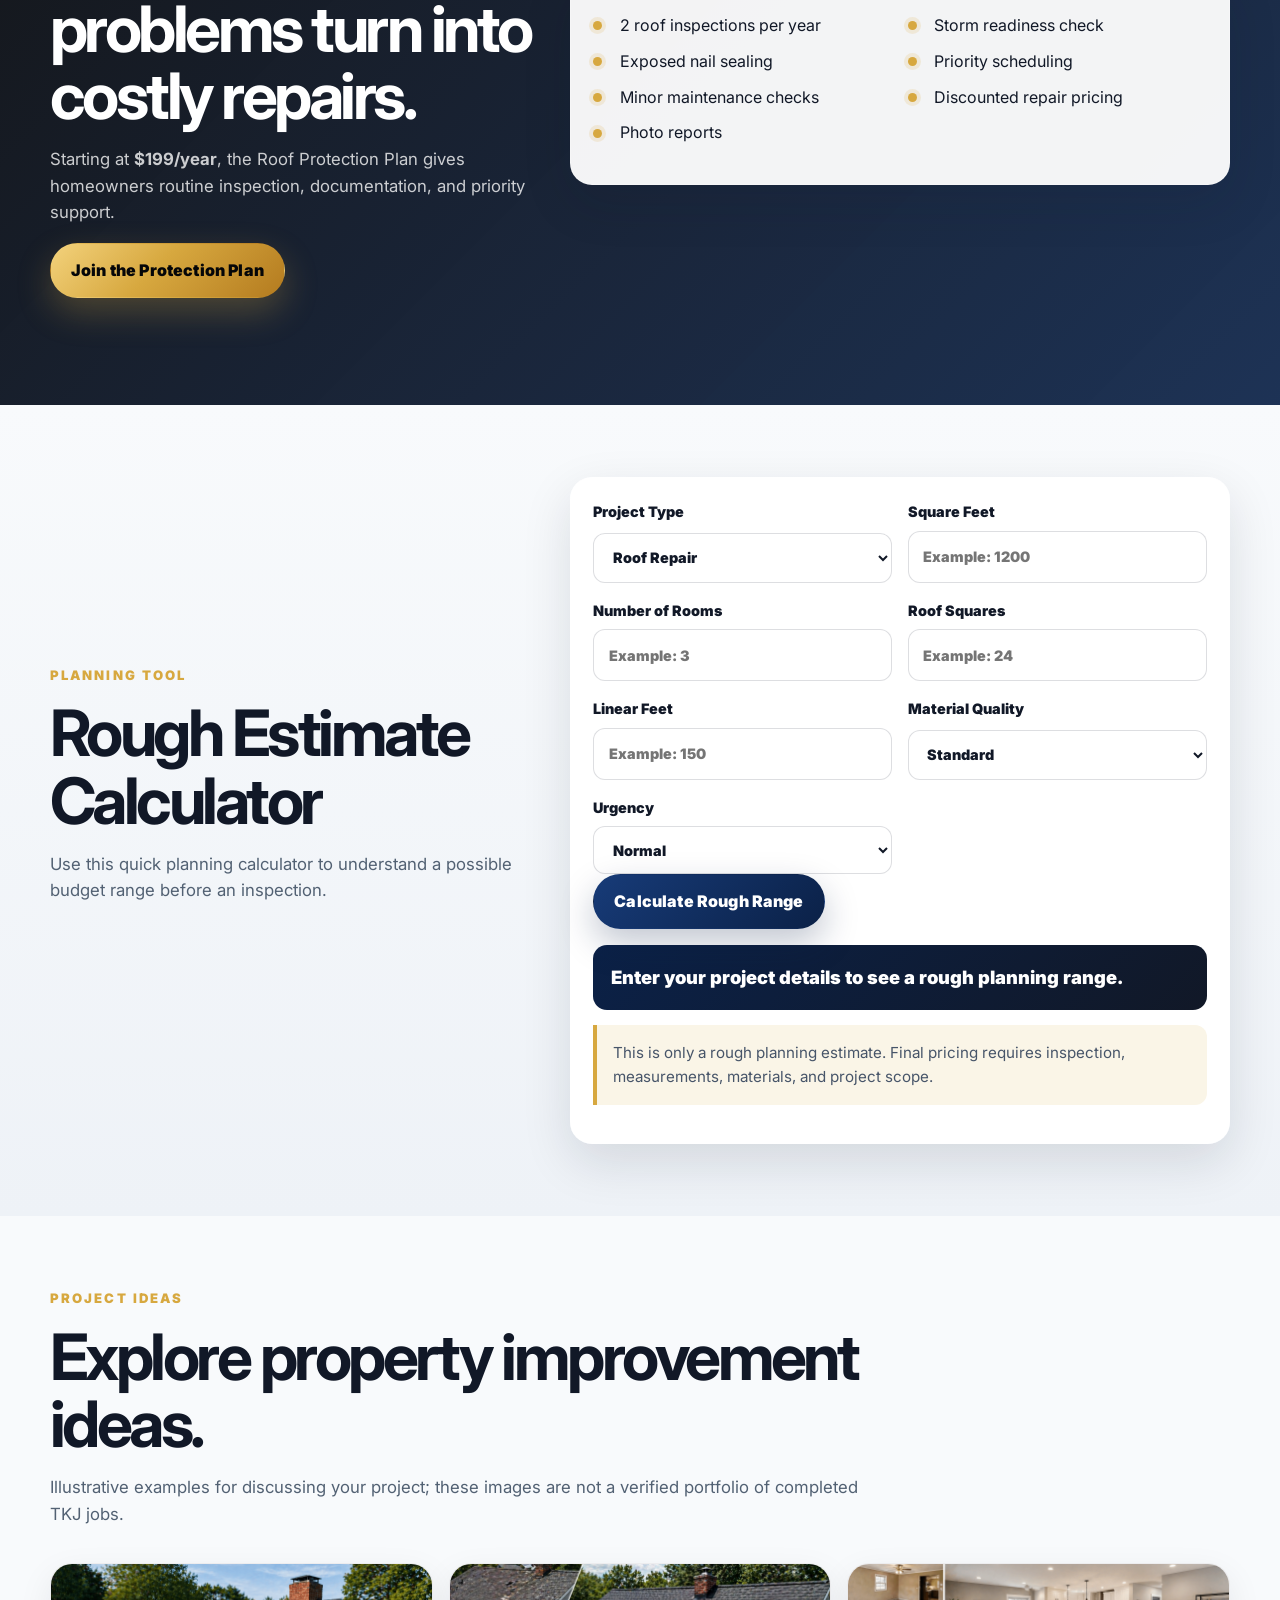
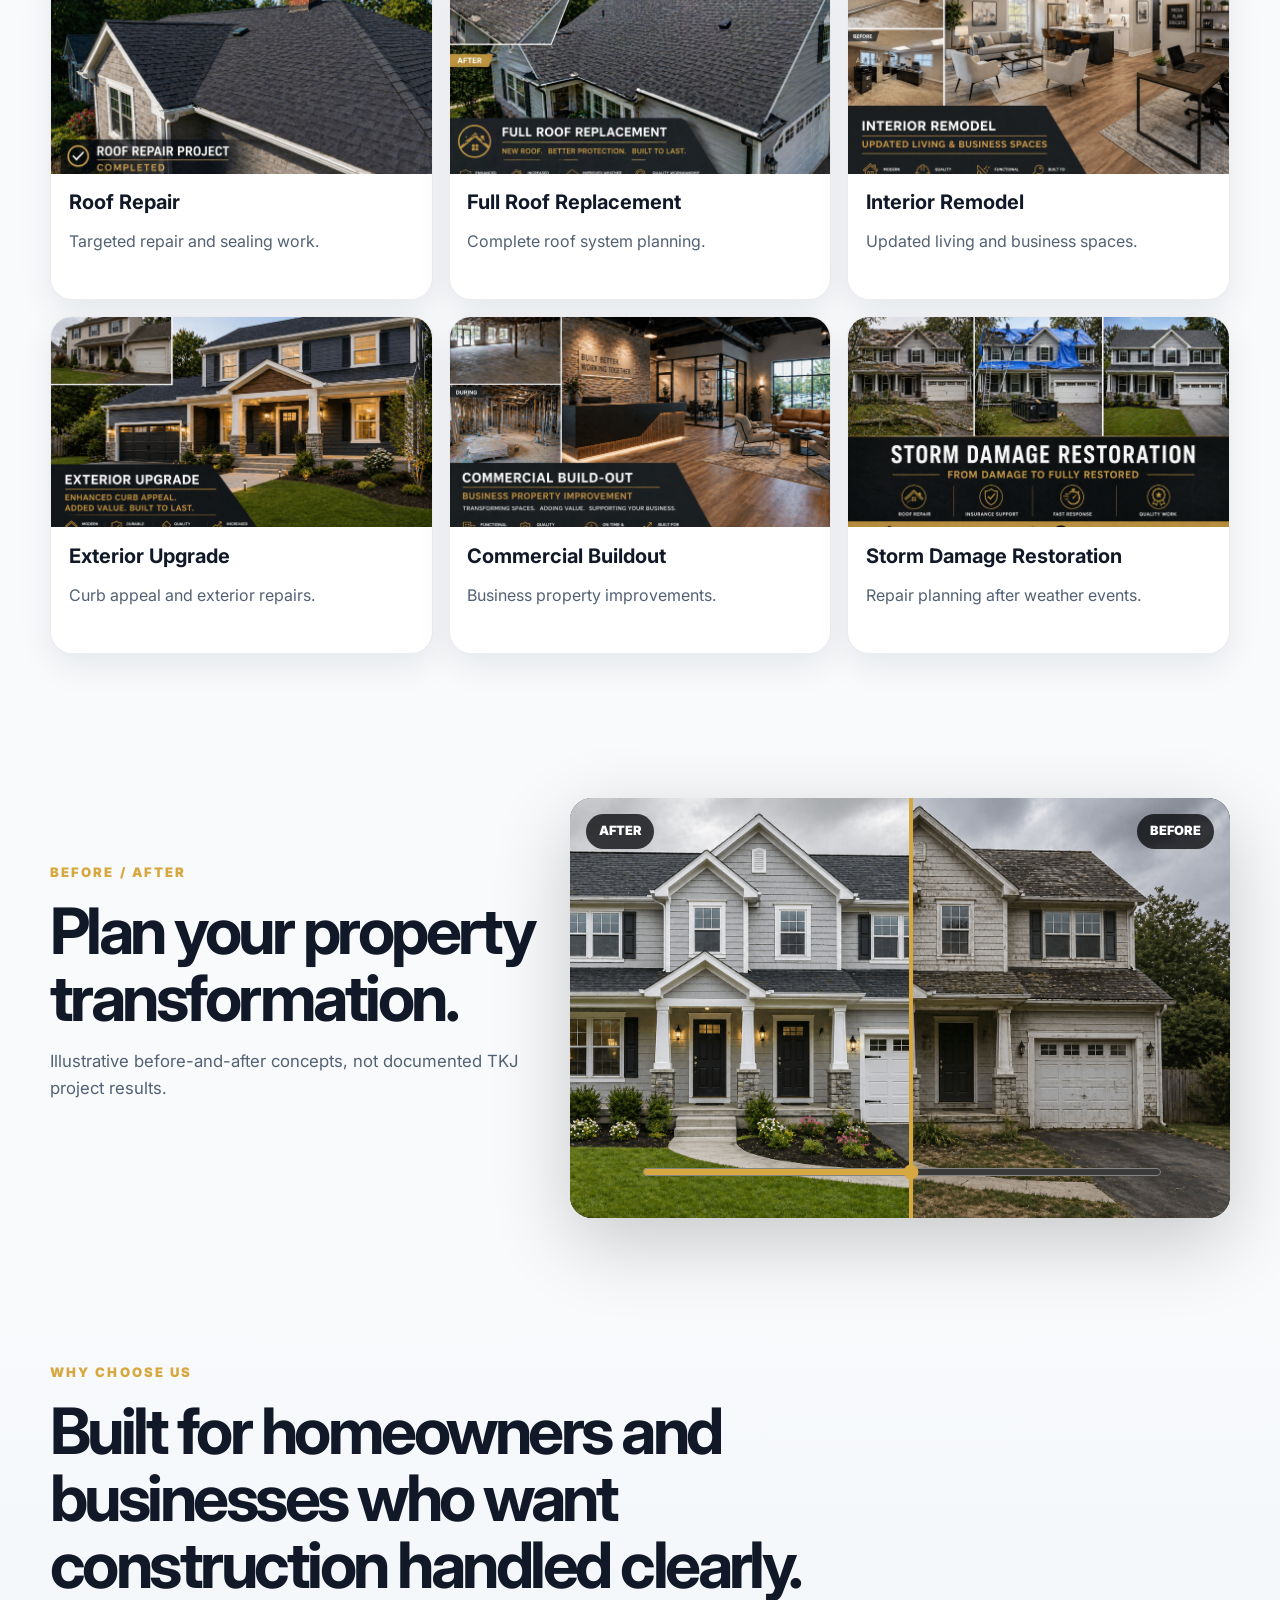
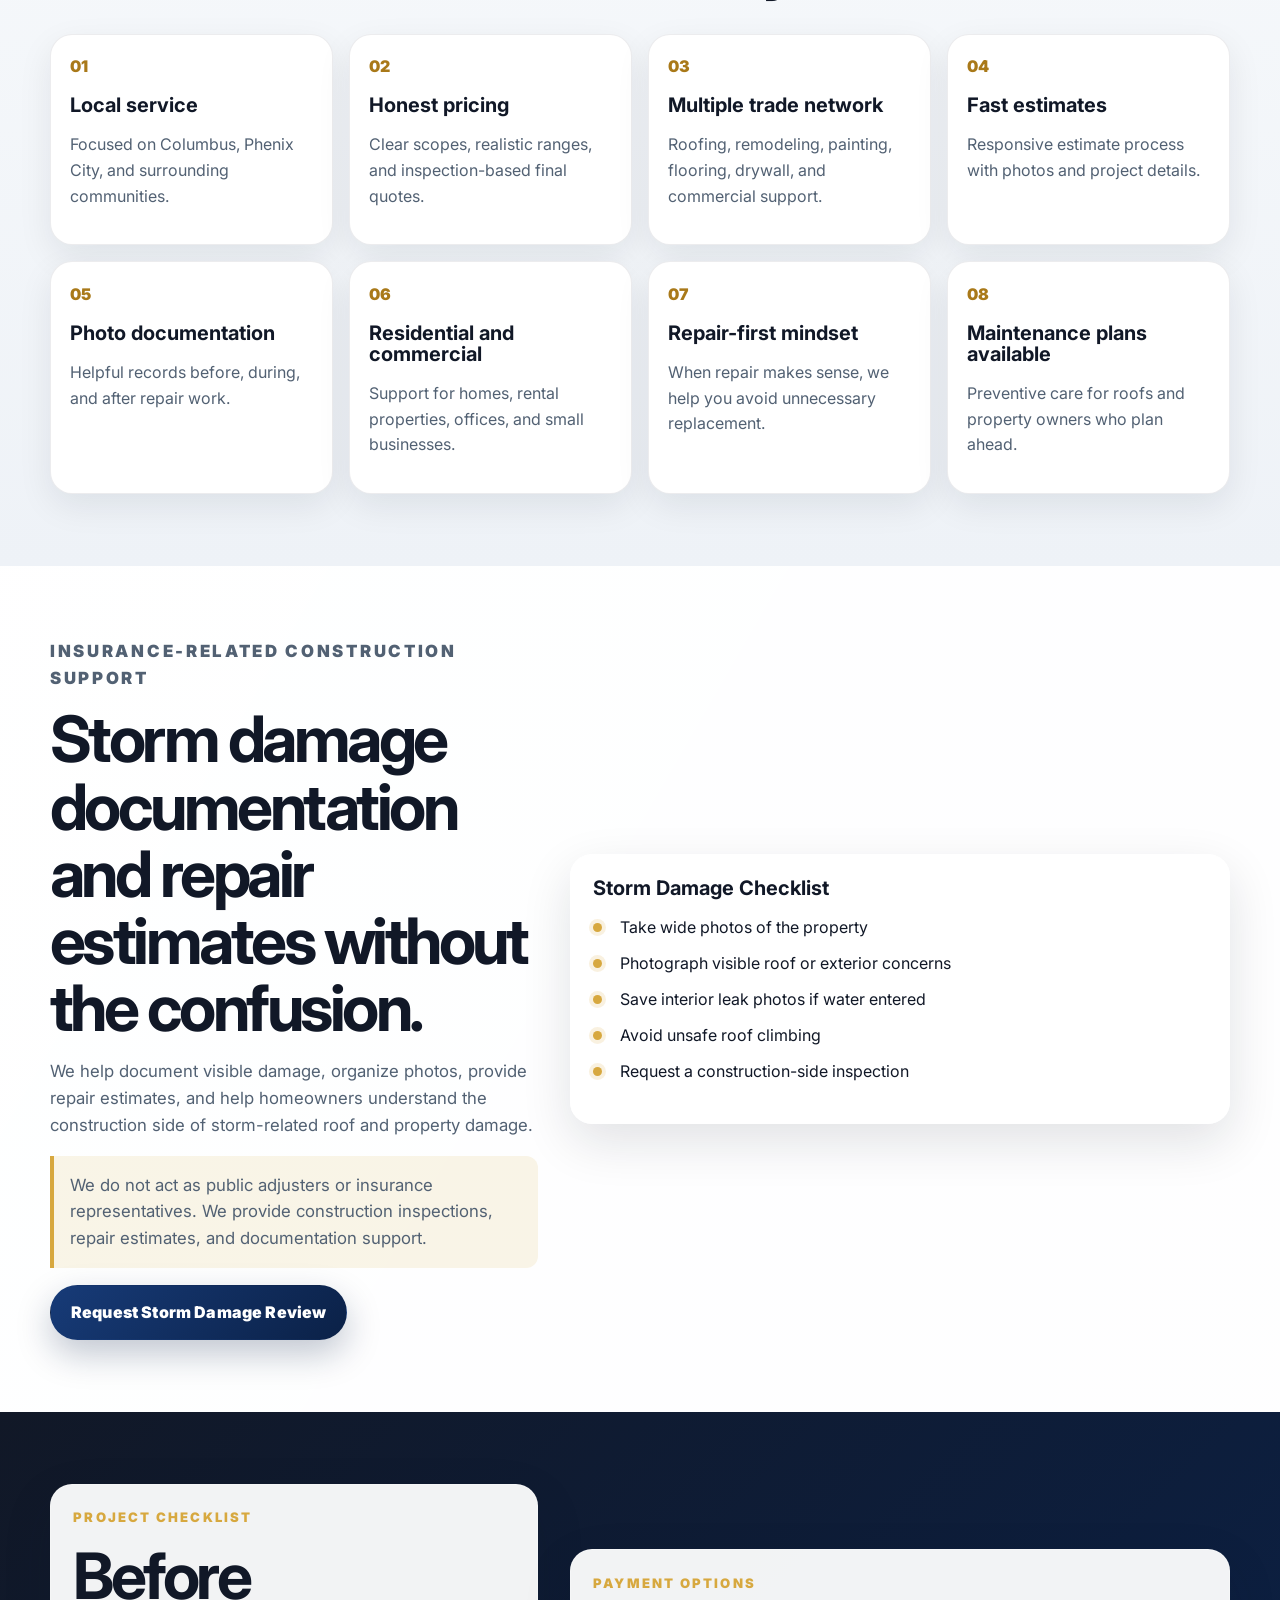
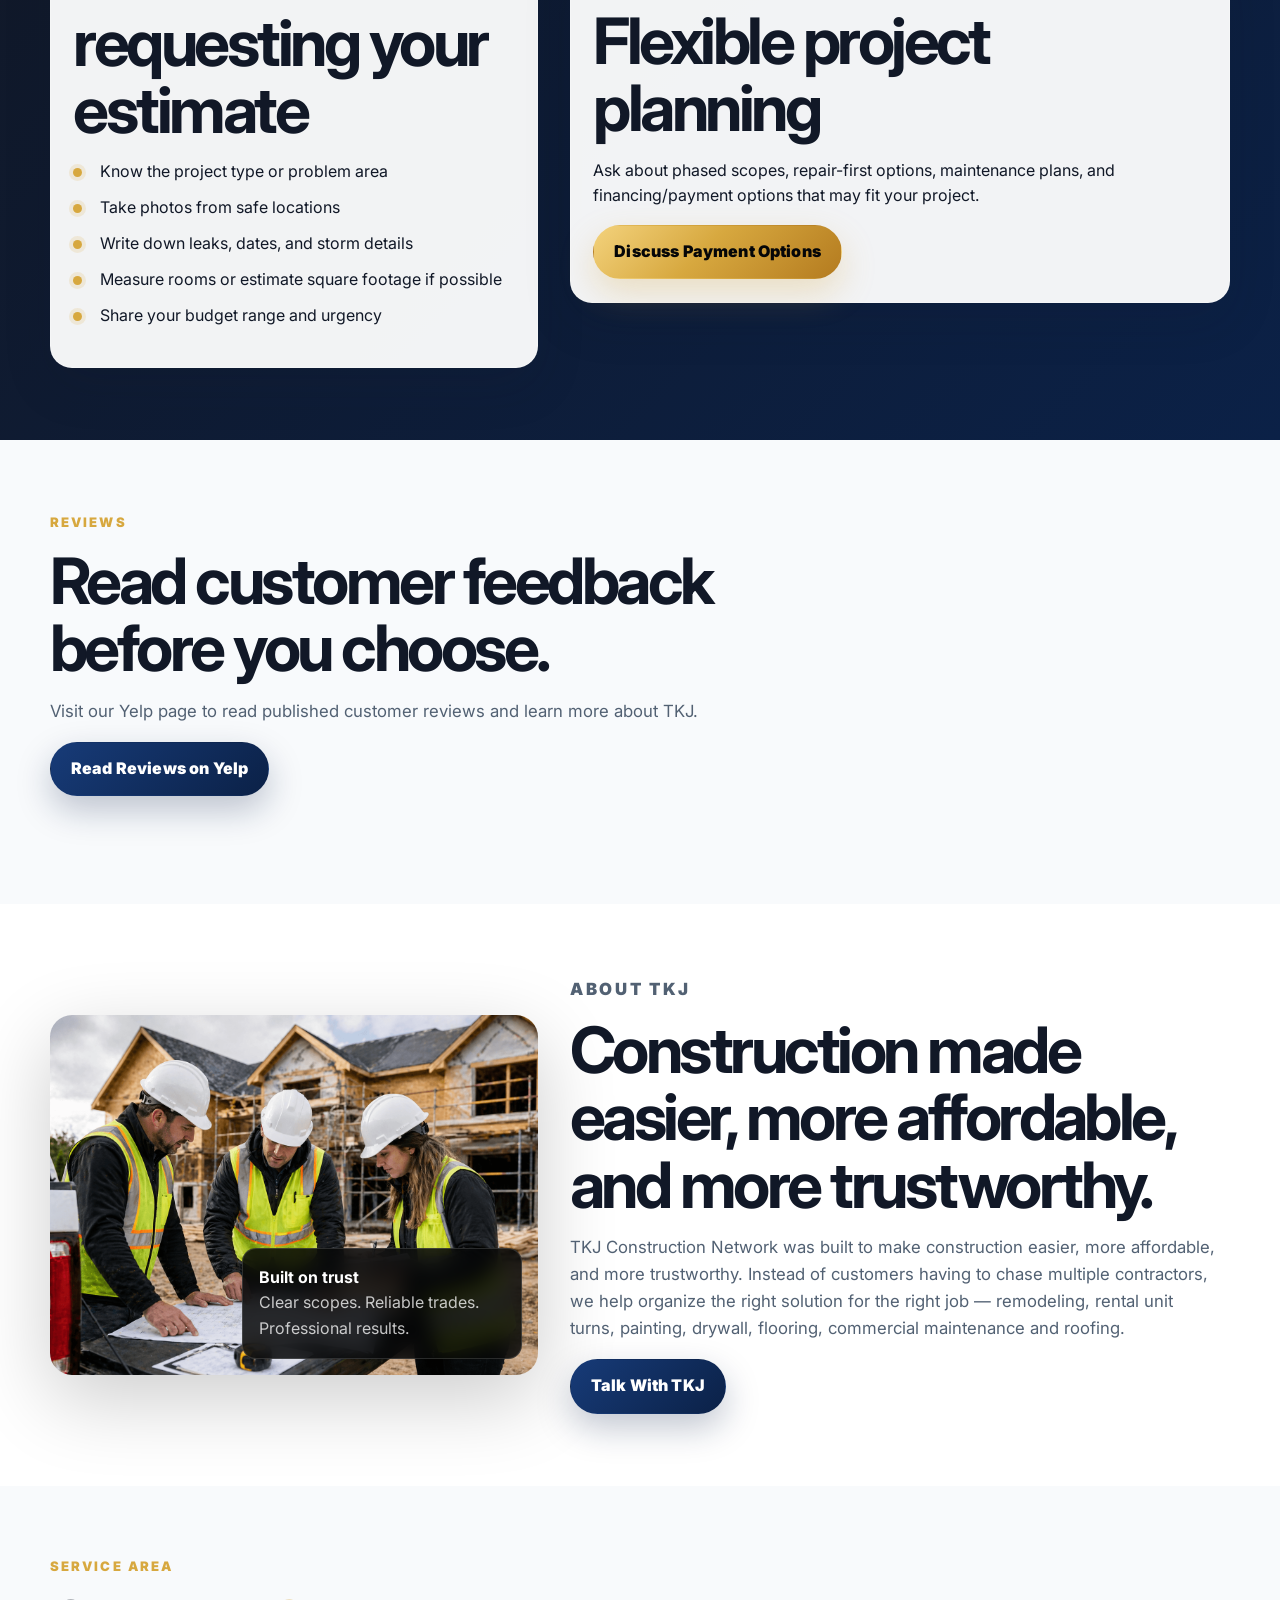
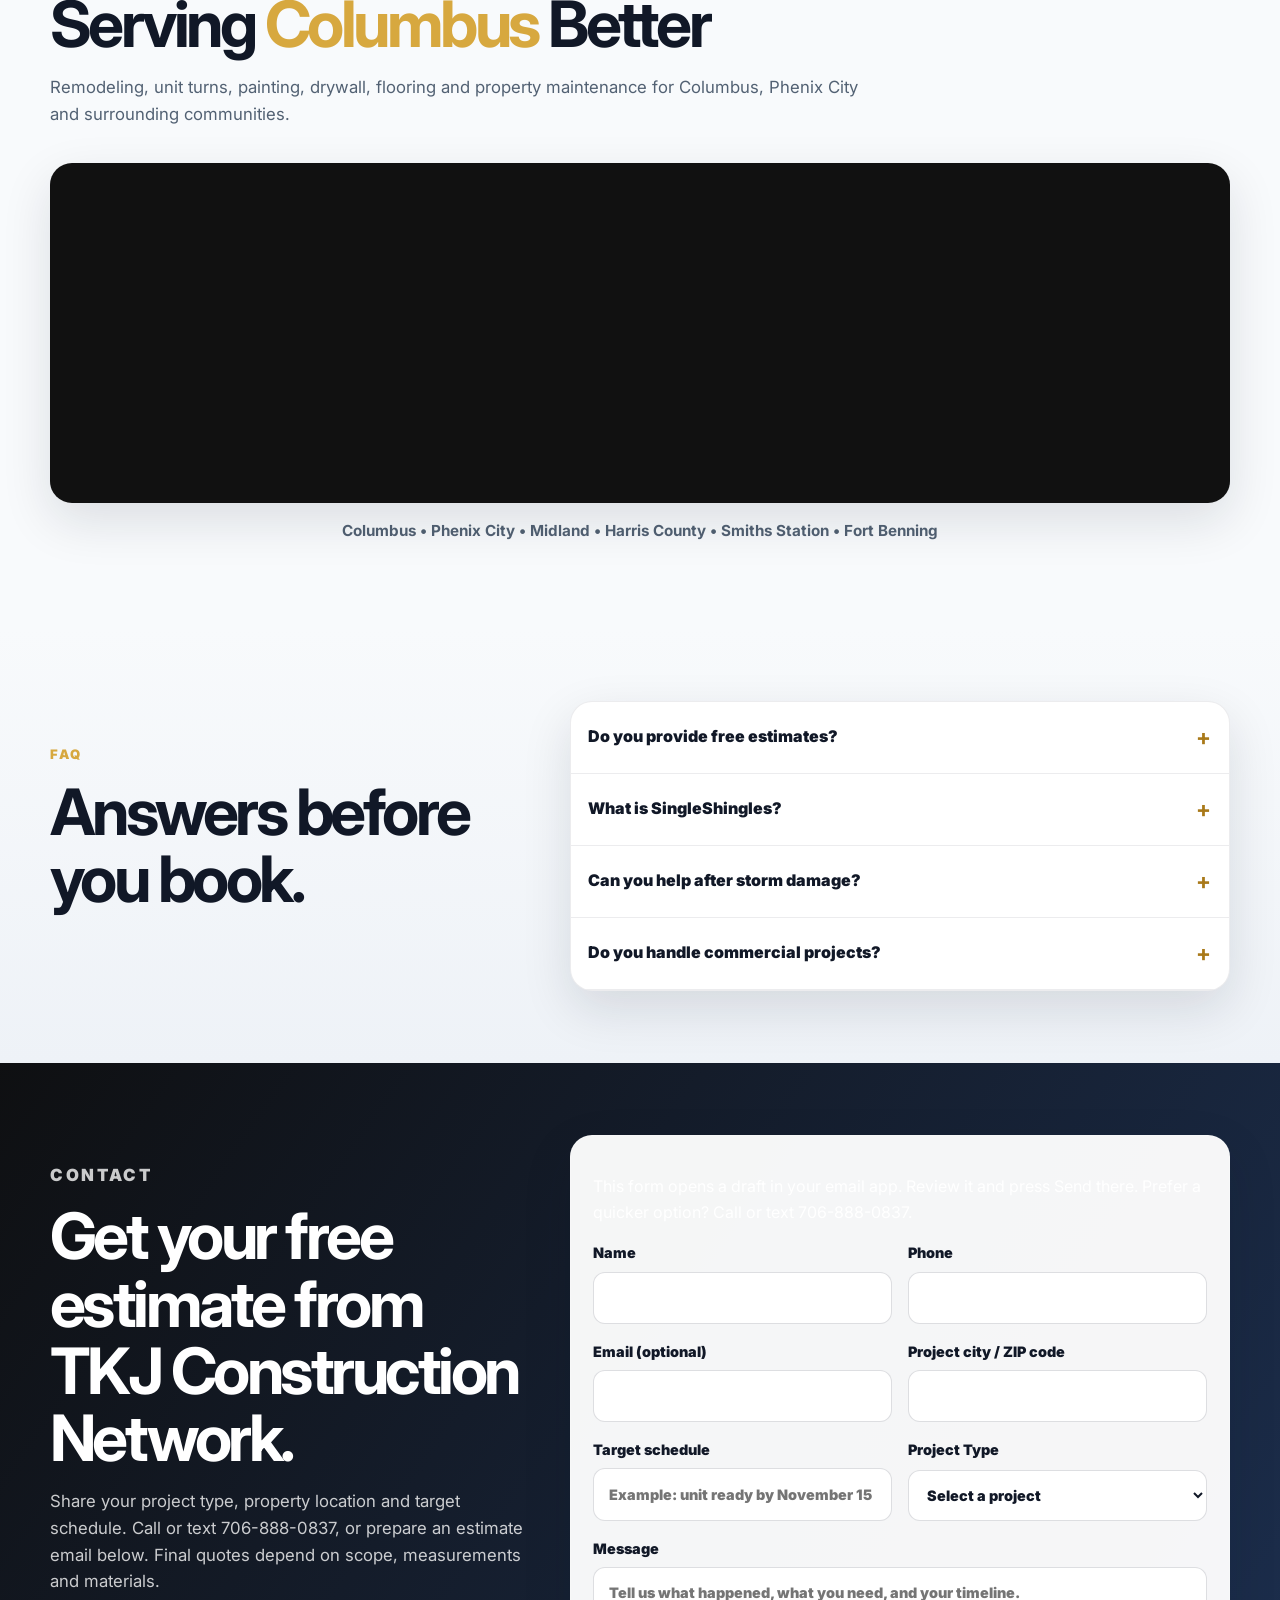
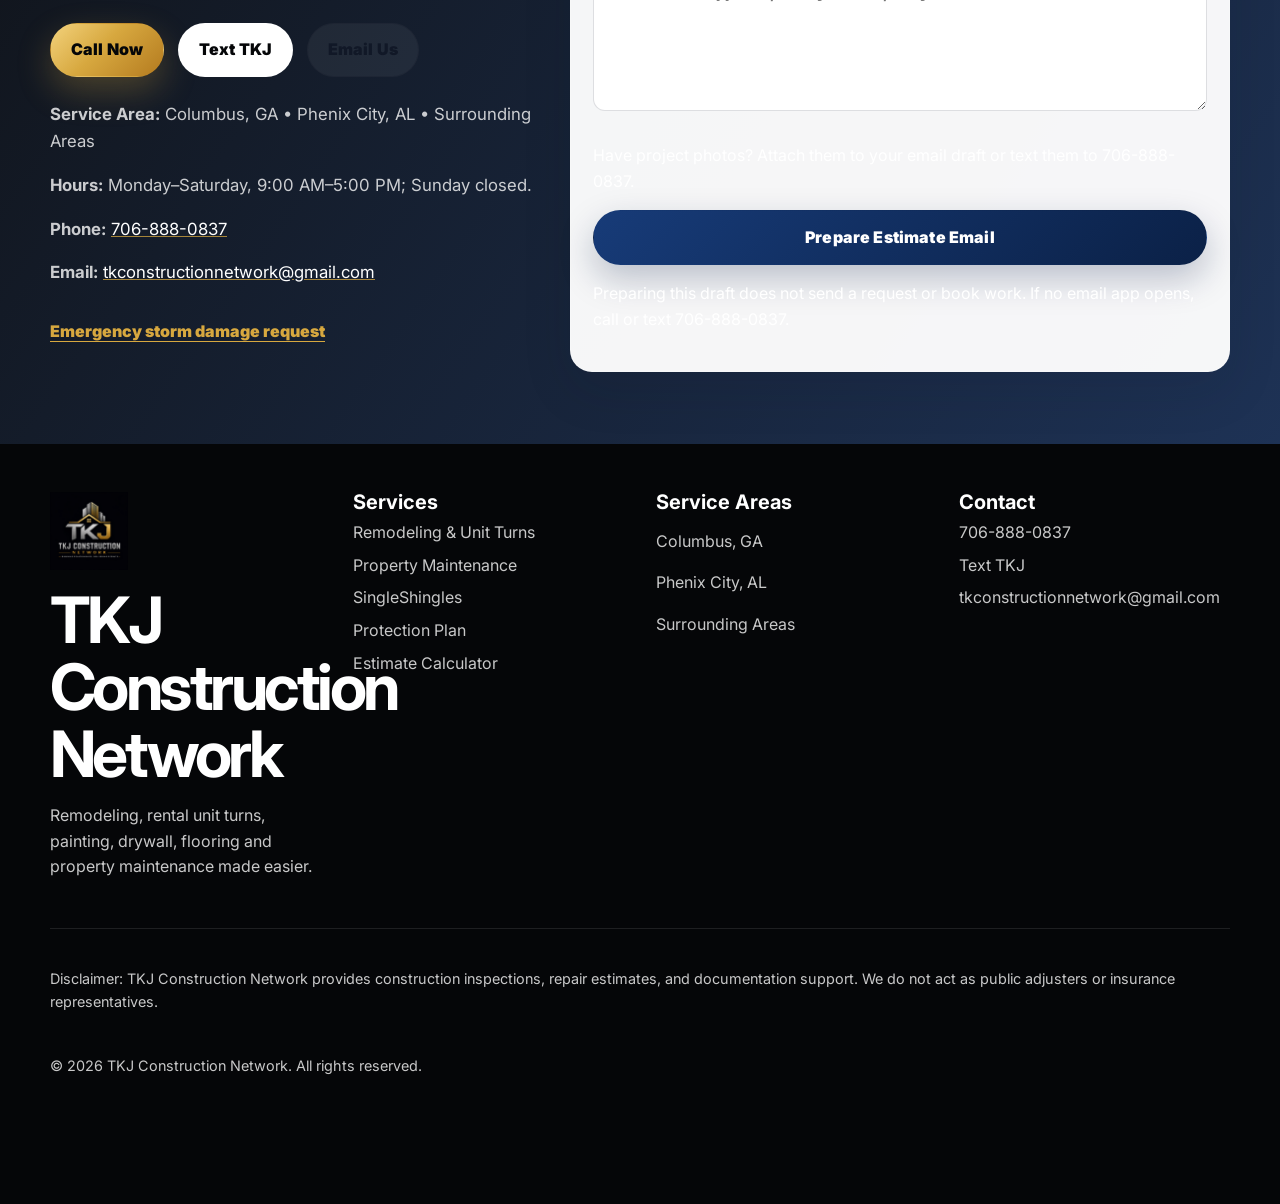
==== commit 83255e7e: "Replace blocked form dependency with explicit email-draft workflow; align confirmed business hours" ====
--- a/index.html
+++ b/index.html
@@ -814,14 +814,14 @@
       </div>
     </section>
 
-    <!-- Contact form uses FormSubmit placeholder and click-to-call/text/email links. -->
+    <!-- Estimate form prepares an email draft in the visitor's own email app. -->
     <section class="section-pad contact-section" id="contact">
       <div class="container contact-grid">
         <div class="contact-copy reveal">
           <p class="eyebrow">Contact</p>
           <h2>Get your free estimate from TKJ Construction Network.</h2>
           <p>
-            Share your project type, property location and target schedule. Call or text 706-888-0837, or send an estimate request below. Final quotes depend on scope, measurements and materials.
+            Share your project type, property location and target schedule. Call or text 706-888-0837, or prepare an estimate email below. Final quotes depend on scope, measurements and materials.
           </p>
           <div class="contact-actions">
             <a class="btn btn-gold" href="tel:+17068880837">Call Now</a>
@@ -830,6 +830,7 @@
           </div>
           <div class="contact-info">
             <p><strong>Service Area:</strong> Columbus, GA • Phenix City, AL • Surrounding Areas</p>
+            <p><strong>Hours:</strong> Monday–Saturday, 9:00 AM–5:00 PM; Sunday closed.</p>
             <p><strong>Phone:</strong> <a href="tel:+17068880837">706-888-0837</a></p>
             <p><strong>Email:</strong> <a
                 href="mailto:tkconstructionnetwork@gmail.com">tkconstructionnetwork@gmail.com</a></p>
@@ -837,10 +838,8 @@
           <a class="storm-link" href="#contact">Emergency storm damage request</a>
         </div>
 
-        <form class="contact-form reveal" action="https://formsubmit.co/tkconstructionnetwork@gmail.com" method="POST"
-          enctype="multipart/form-data">
-          <input type="hidden" name="_subject" value="New TKJ Construction Network Estimate Request" />
-          <input type="hidden" name="_captcha" value="false" />
+        <form class="contact-form reveal" id="estimate-email-form">
+          <p>This form opens a draft in your email app. Review it and press Send there. Prefer a quicker option? Call or text 706-888-0837.</p>
           <div class="form-grid">
             <label>Name<input name="name" type="text" autocomplete="name" required /></label>
             <label>Phone<input name="phone" type="tel" autocomplete="tel" required /></label>
@@ -868,14 +867,12 @@
             </label>
             <label class="full-field">Message<textarea name="message" rows="5"
                 placeholder="Tell us what happened, what you need, and your timeline."></textarea></label>
-            <label class="upload-field full-field">
-              Upload Photos
-              <input name="photos" type="file" accept="image/*" multiple />
-              <span>Optional: attach photos of the work area. You can also text project photos to 706-888-0837.</span>
-            </label>
-          </div>
-          <button class="btn btn-blue full-width" type="submit">Request My Free Estimate</button>
-          <p>Submitting a request does not book work or commit you to a purchase. If you do not receive a response, call or text 706-888-0837.</p>
+            <p class="full-field">Have project photos? Attach them to your email draft or text them to 706-888-0837.</p>
+          </div>
+          <button class="btn btn-blue full-width" type="submit">Prepare Estimate Email</button>
+          <p id="estimate-email-status" role="status" aria-live="polite"></p>
+          <noscript><p>Email <a href="mailto:tkconstructionnetwork@gmail.com">tkconstructionnetwork@gmail.com</a> with your project details, or call 706-888-0837.</p></noscript>
+          <p>Preparing this draft does not send a request or book work. If no email app opens, call or text 706-888-0837.</p>
         </form>
       </div>
     </section>
@@ -925,6 +922,29 @@
     <a class="float-estimate" href="#contact">Get Estimate</a>
   </div>
 
+  <script>
+    document.getElementById("estimate-email-form").addEventListener("submit", function(event) {
+      event.preventDefault();
+      const fields = new FormData(this);
+      const lines = [
+        "Project: " + (fields.get("project_type") || ""),
+        "Name: " + (fields.get("name") || ""),
+        "Phone: " + (fields.get("phone") || ""),
+        "Email: " + (fields.get("email") || ""),
+        "Project city / ZIP: " + (fields.get("location") || ""),
+        "Target schedule: " + (fields.get("target_schedule") || ""),
+        "",
+        "Project details:",
+        String(fields.get("message") || "")
+      ];
+      const mailto = "mailto:tkconstructionnetwork@gmail.com?subject=" +
+        encodeURIComponent("TKJ free estimate request: " + (fields.get("project_type") || "Project")) +
+        "&body=" + encodeURIComponent(lines.join("\n"));
+      document.getElementById("estimate-email-status").textContent =
+        "Review and send the draft in your email app. Nothing has been sent by this website. If no draft opens, call or text 706-888-0837.";
+      window.location.href = mailto;
+    });
+  </script>
   <script src="script.js"></script>
 </body>
 
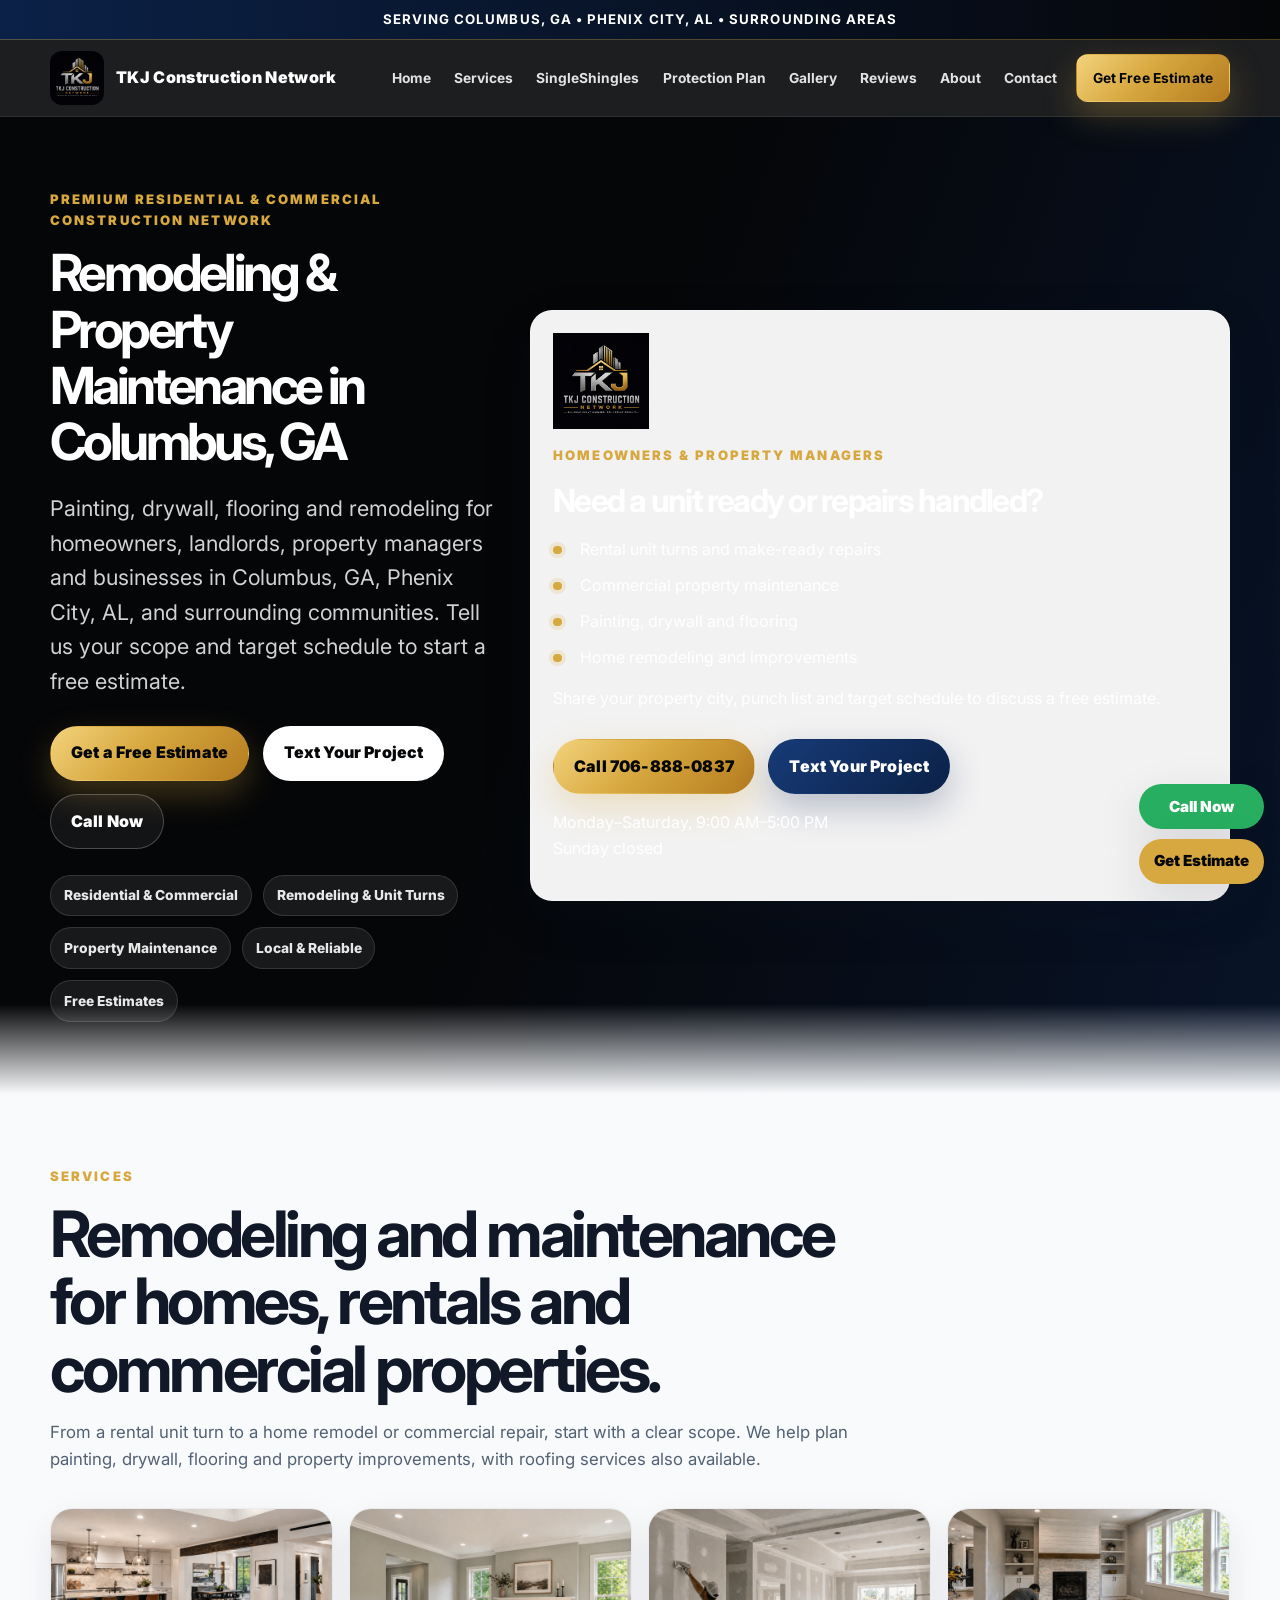
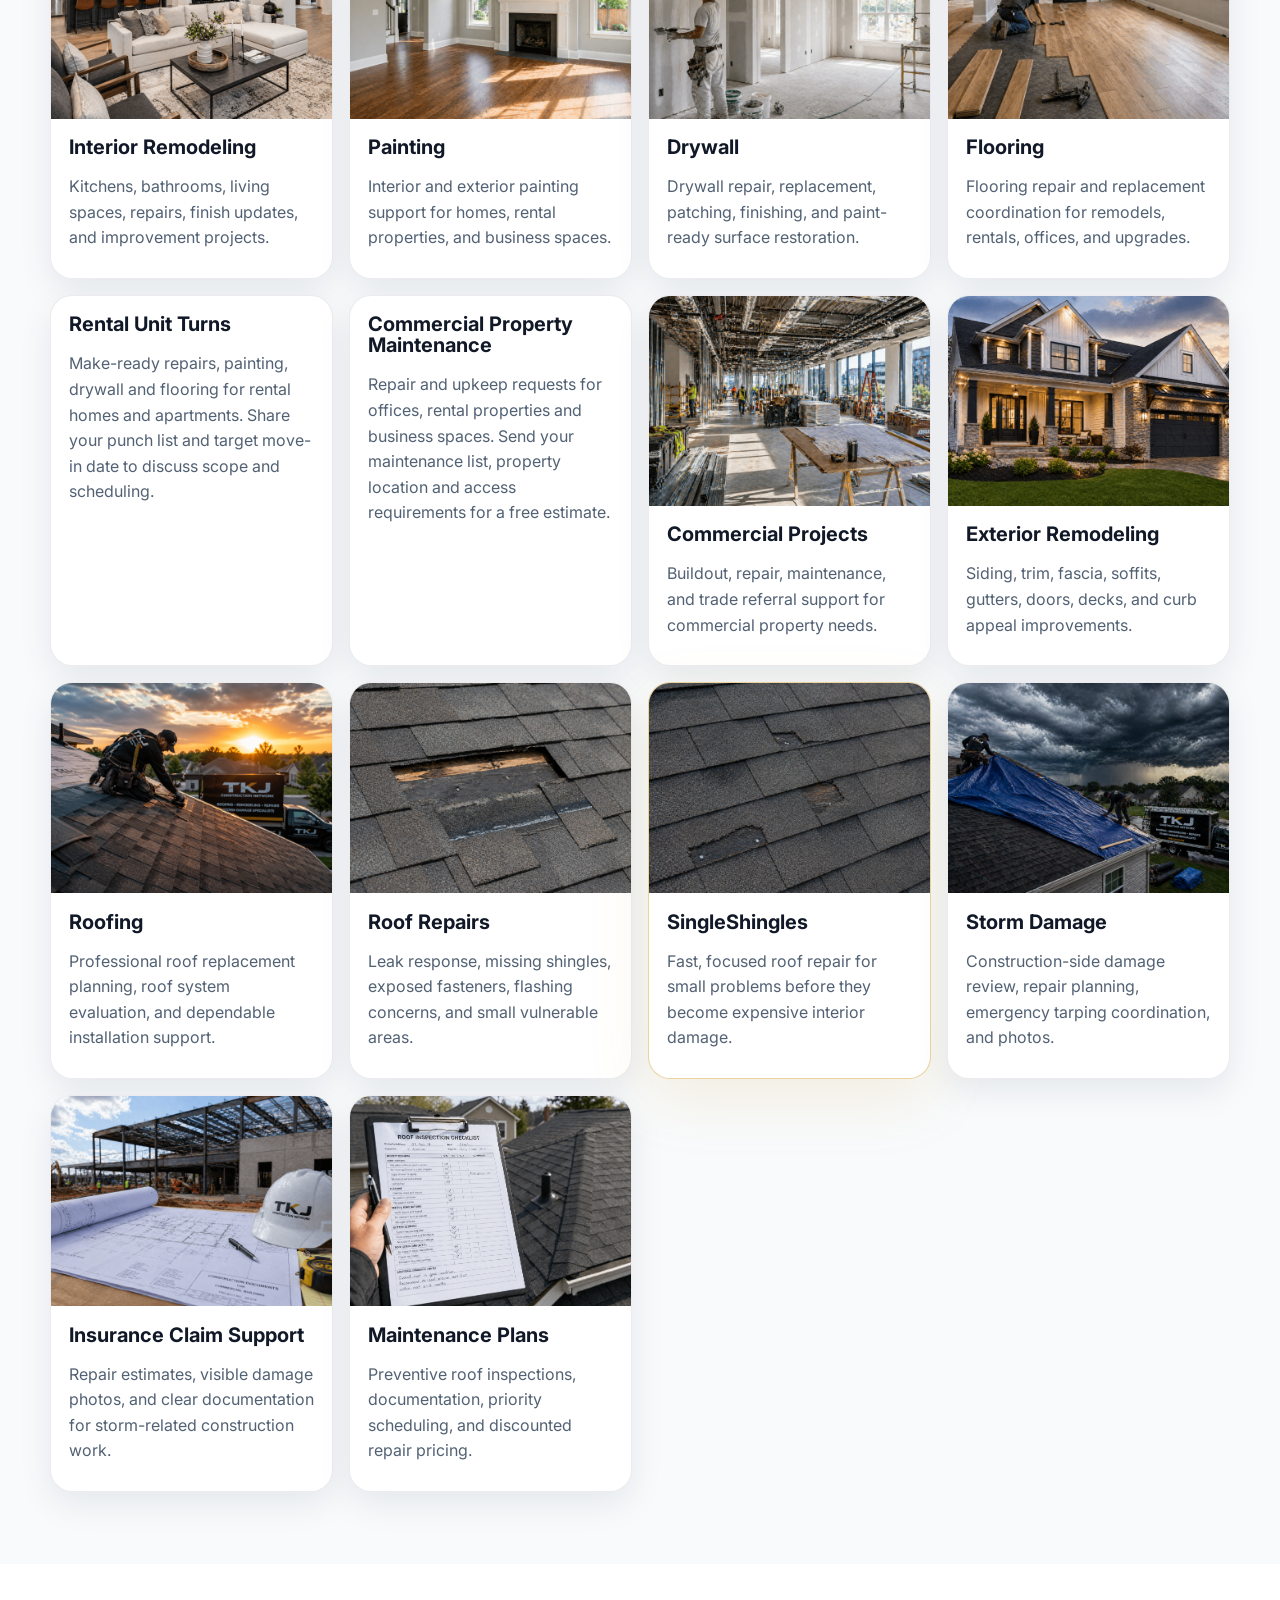
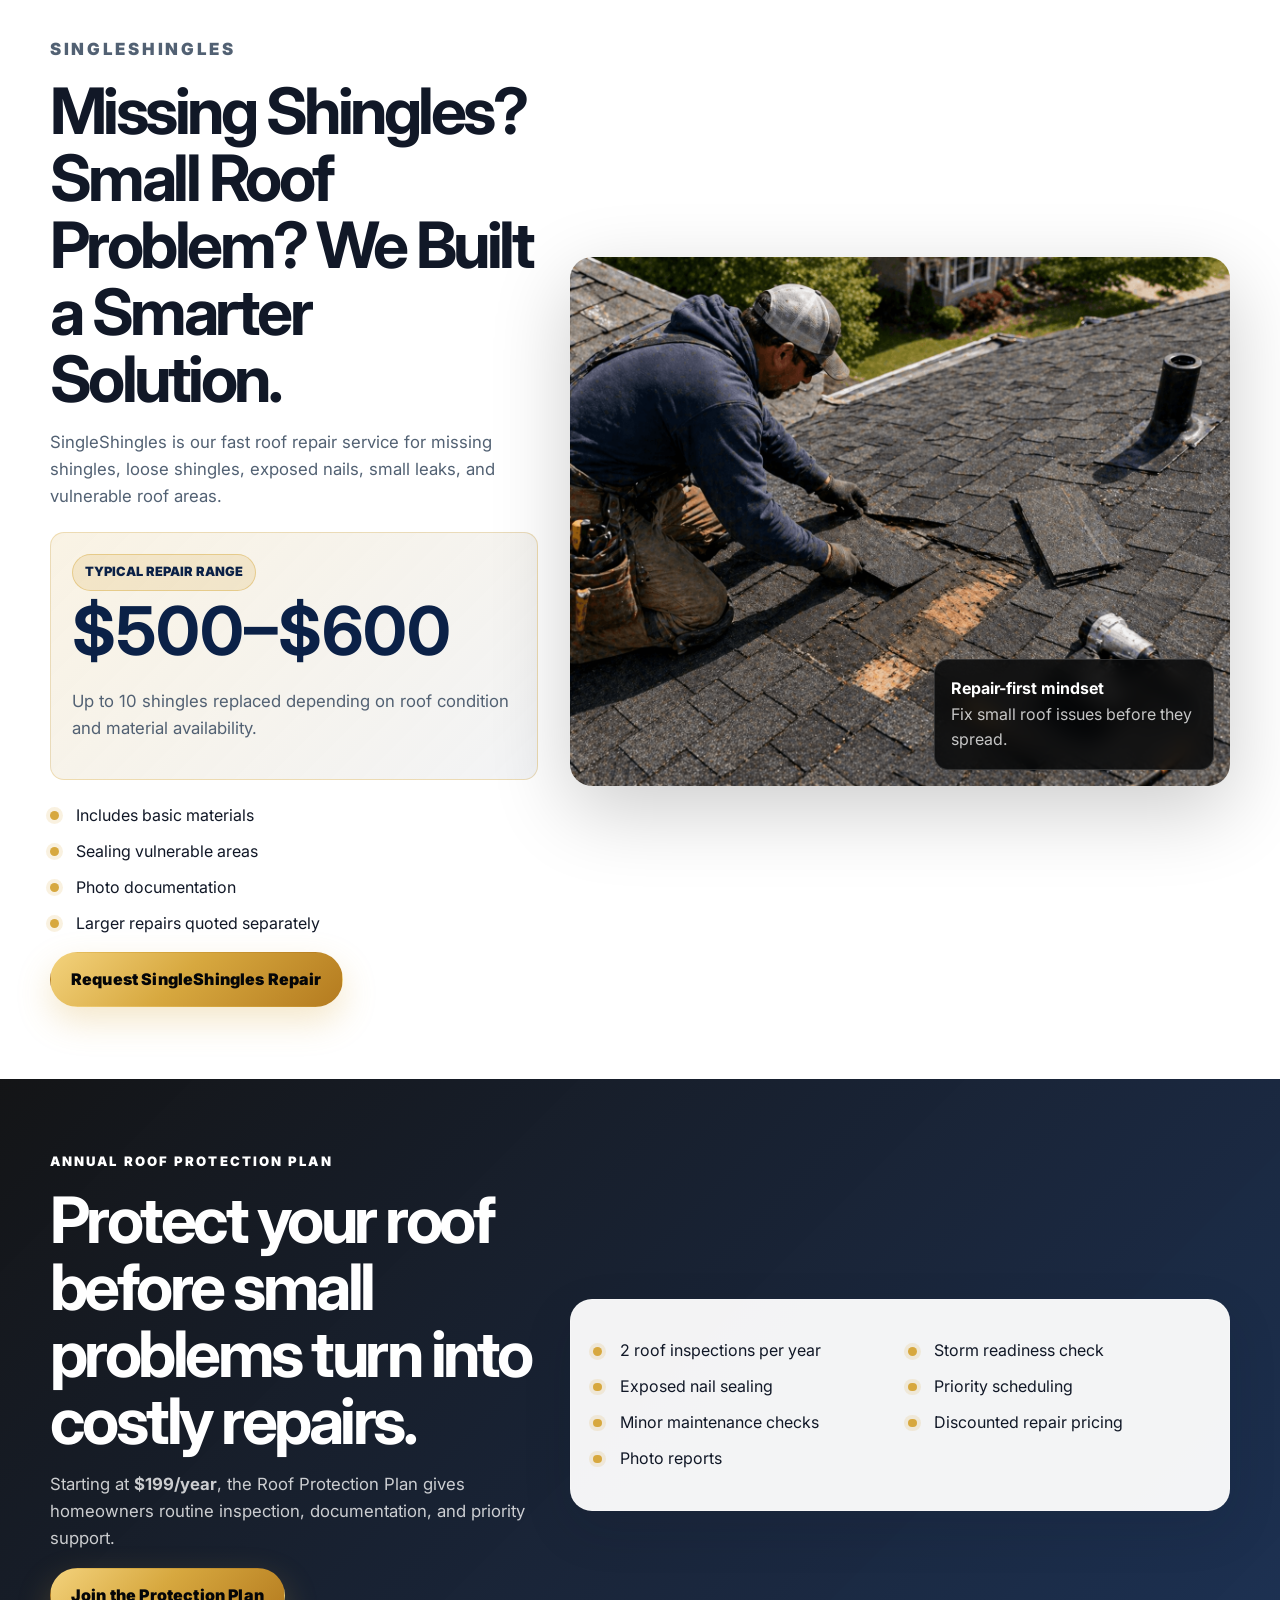
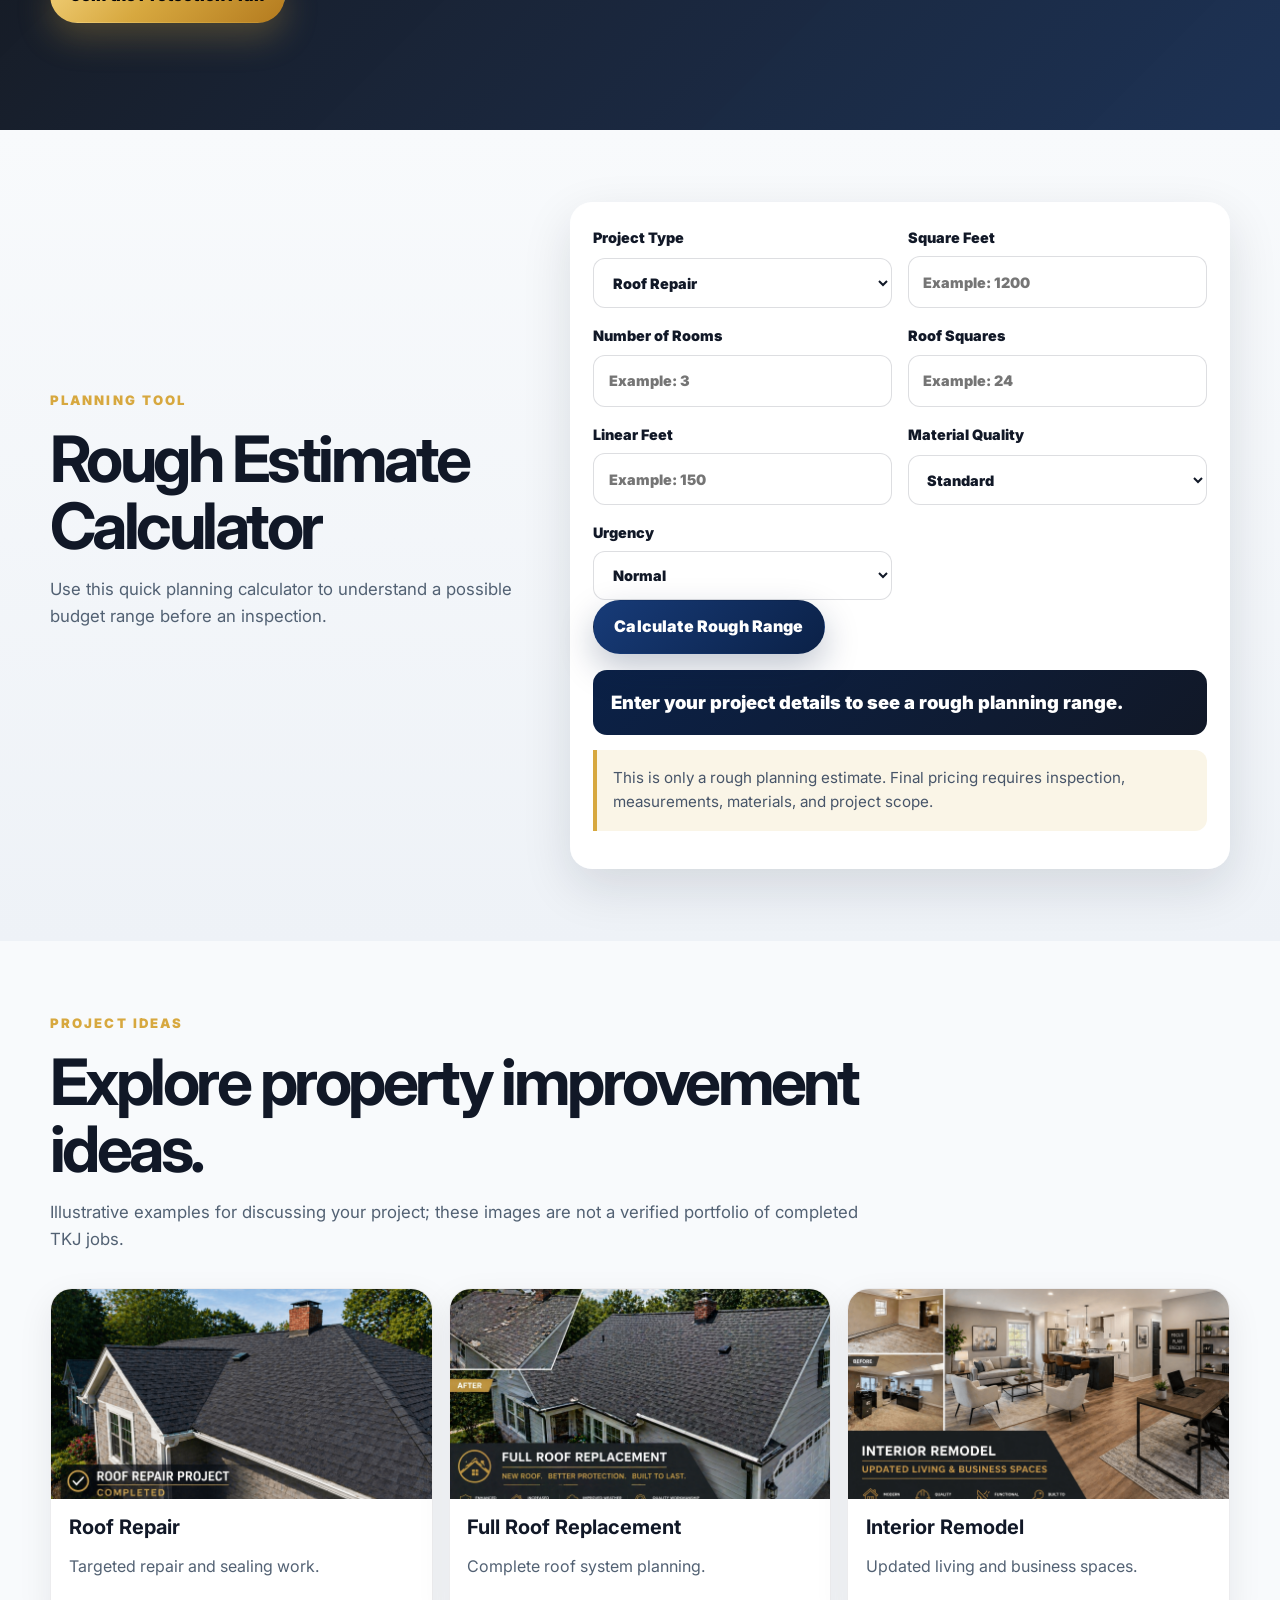
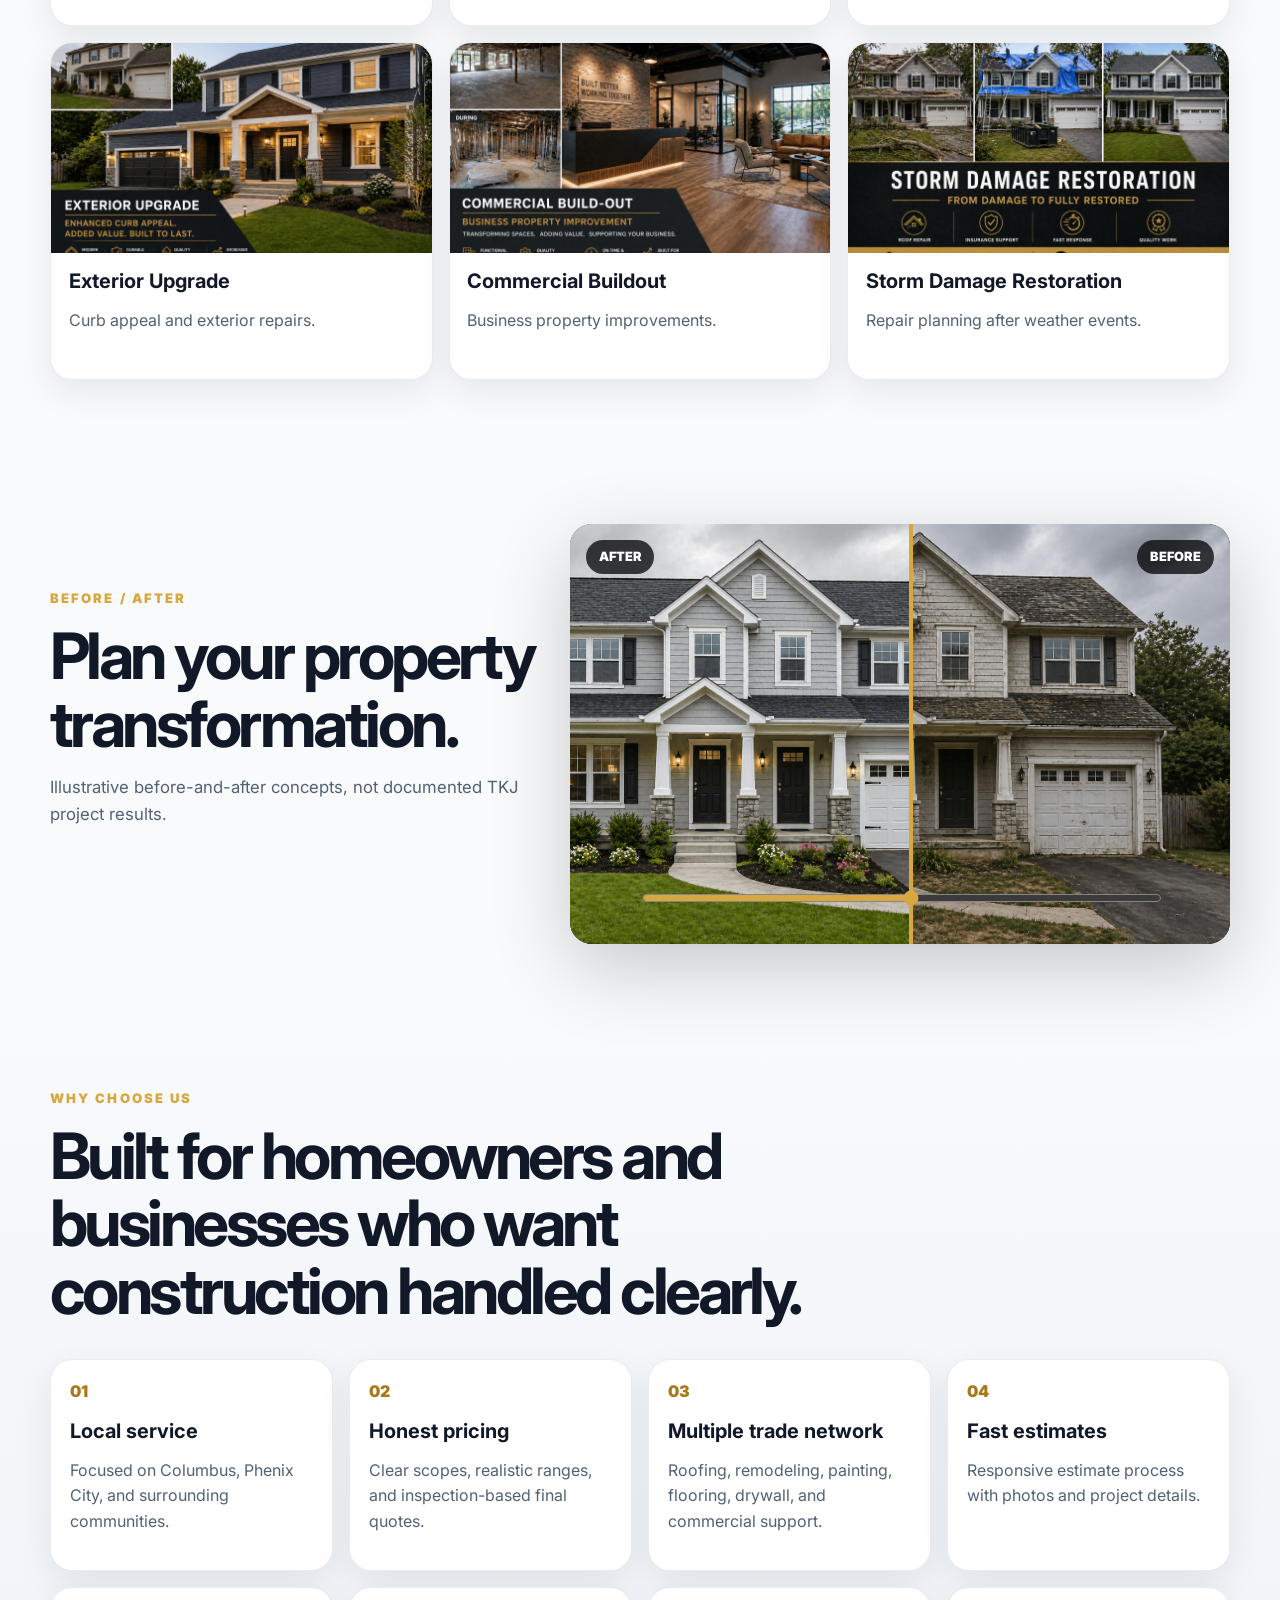
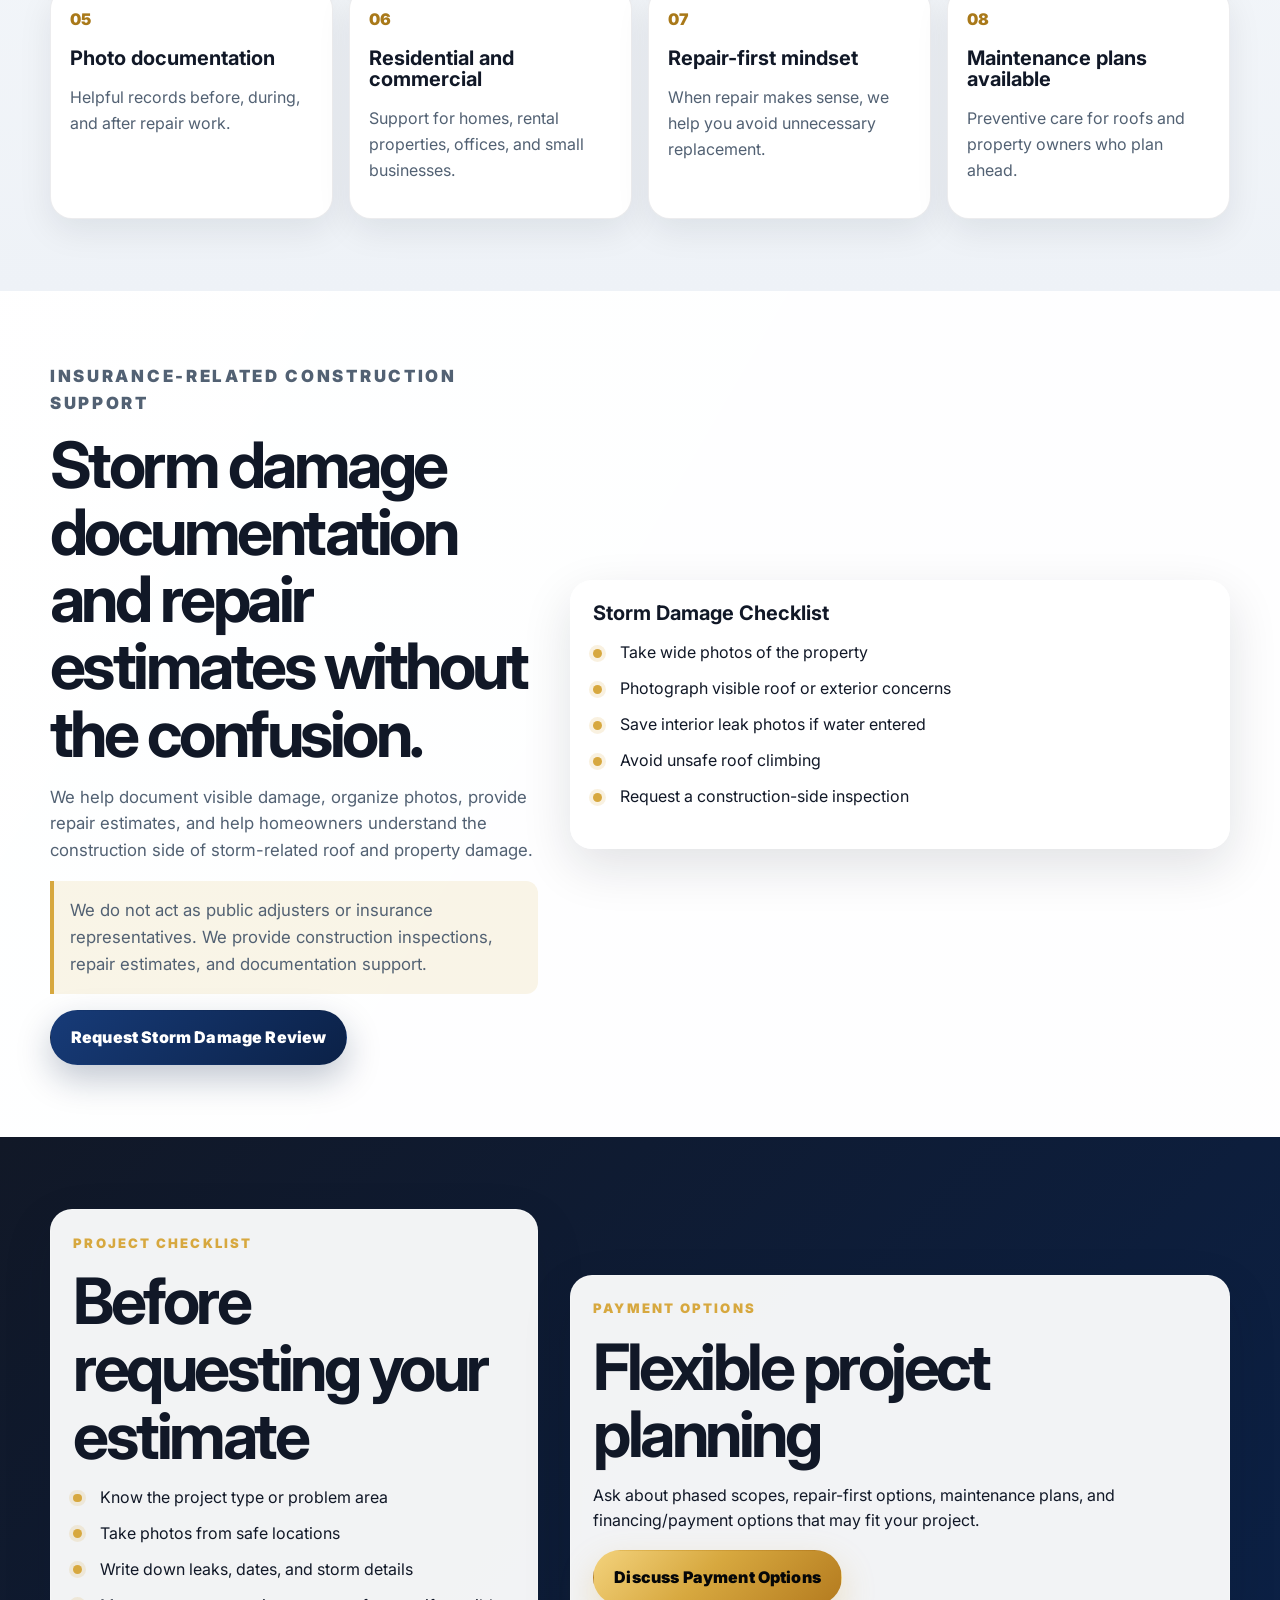
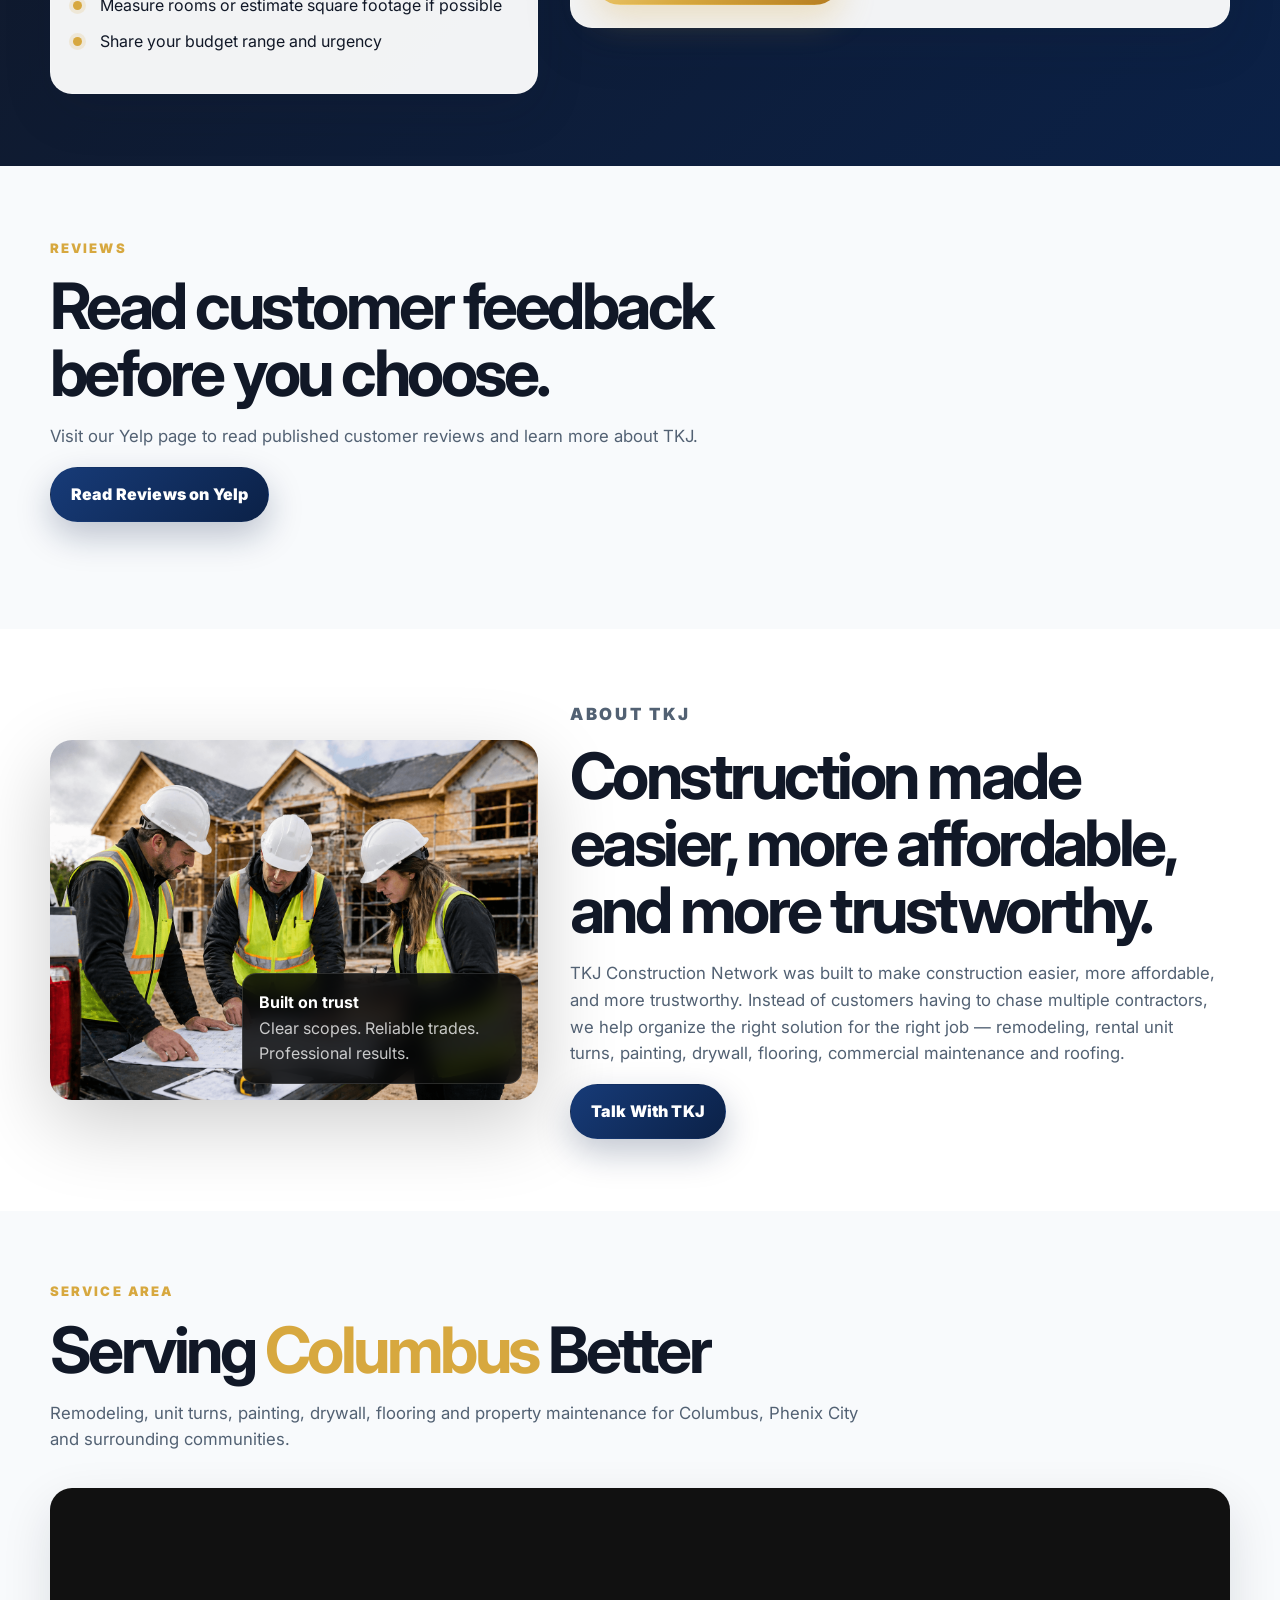
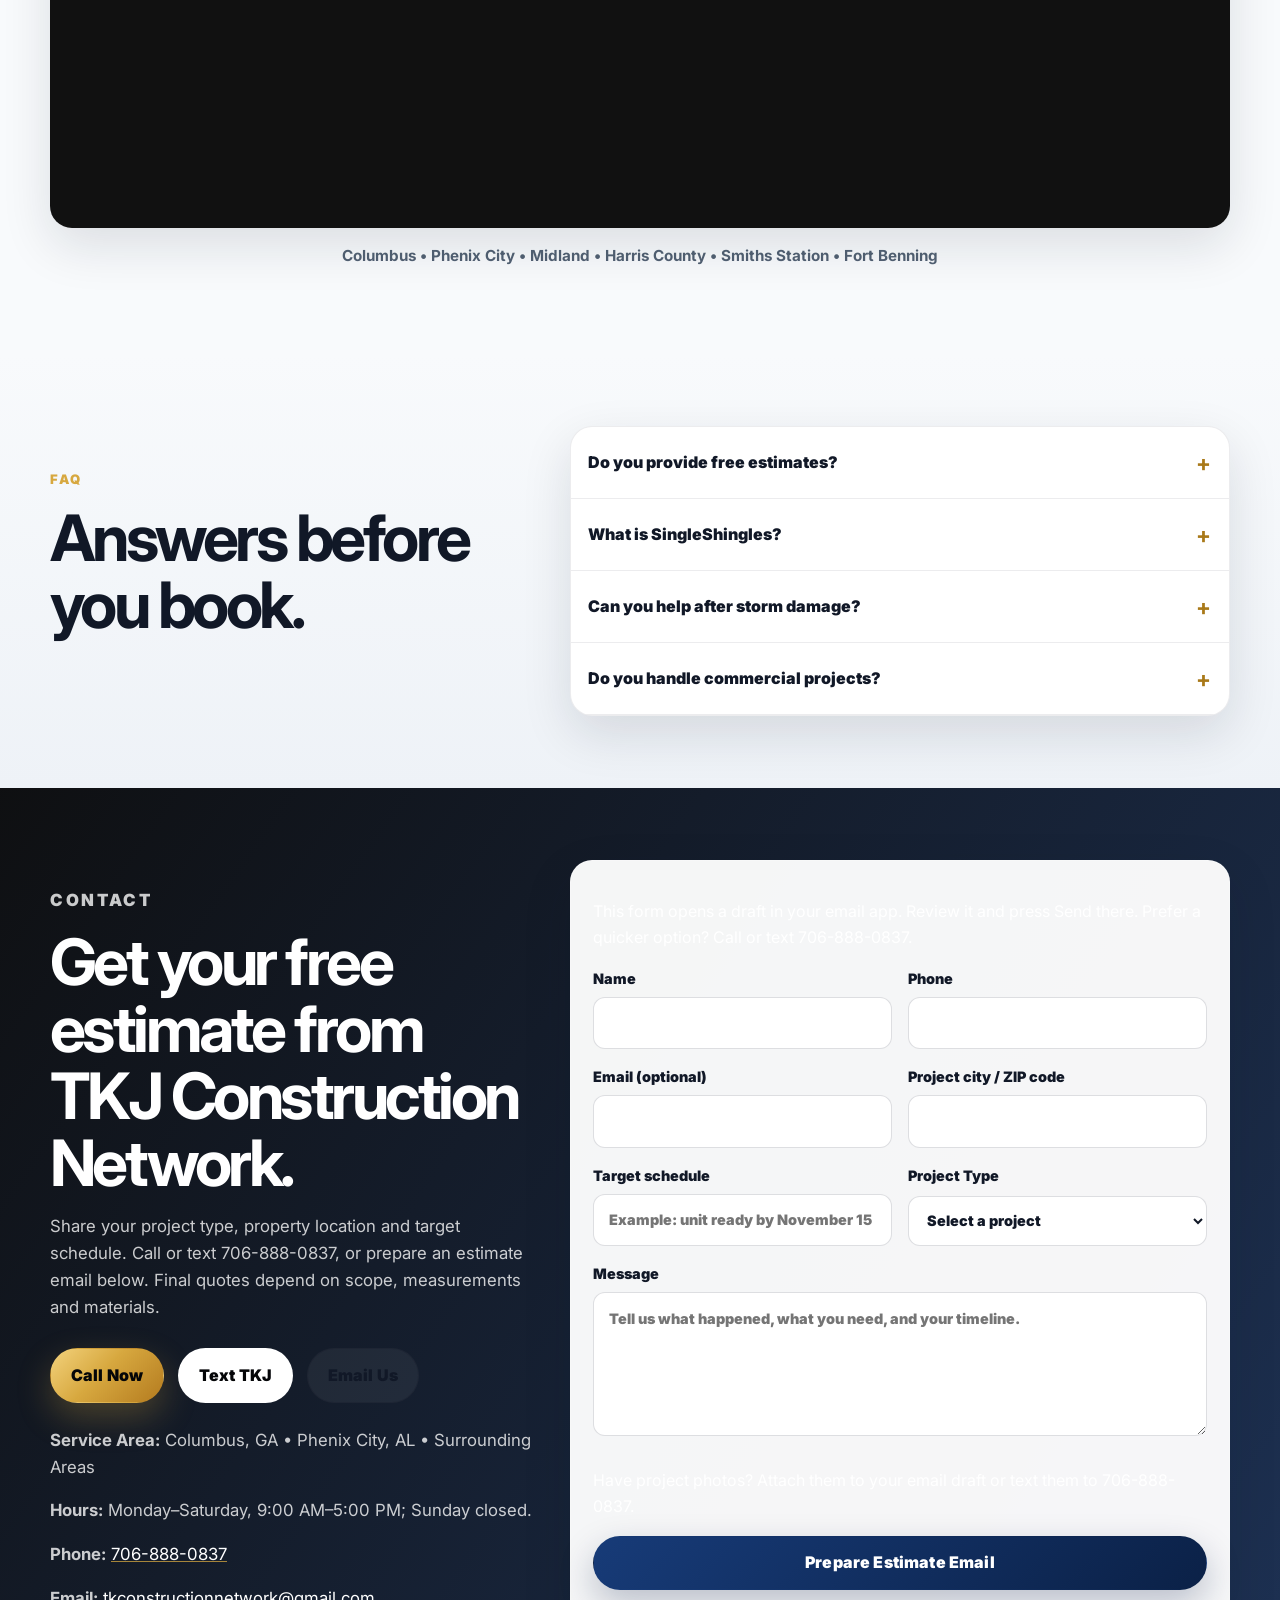
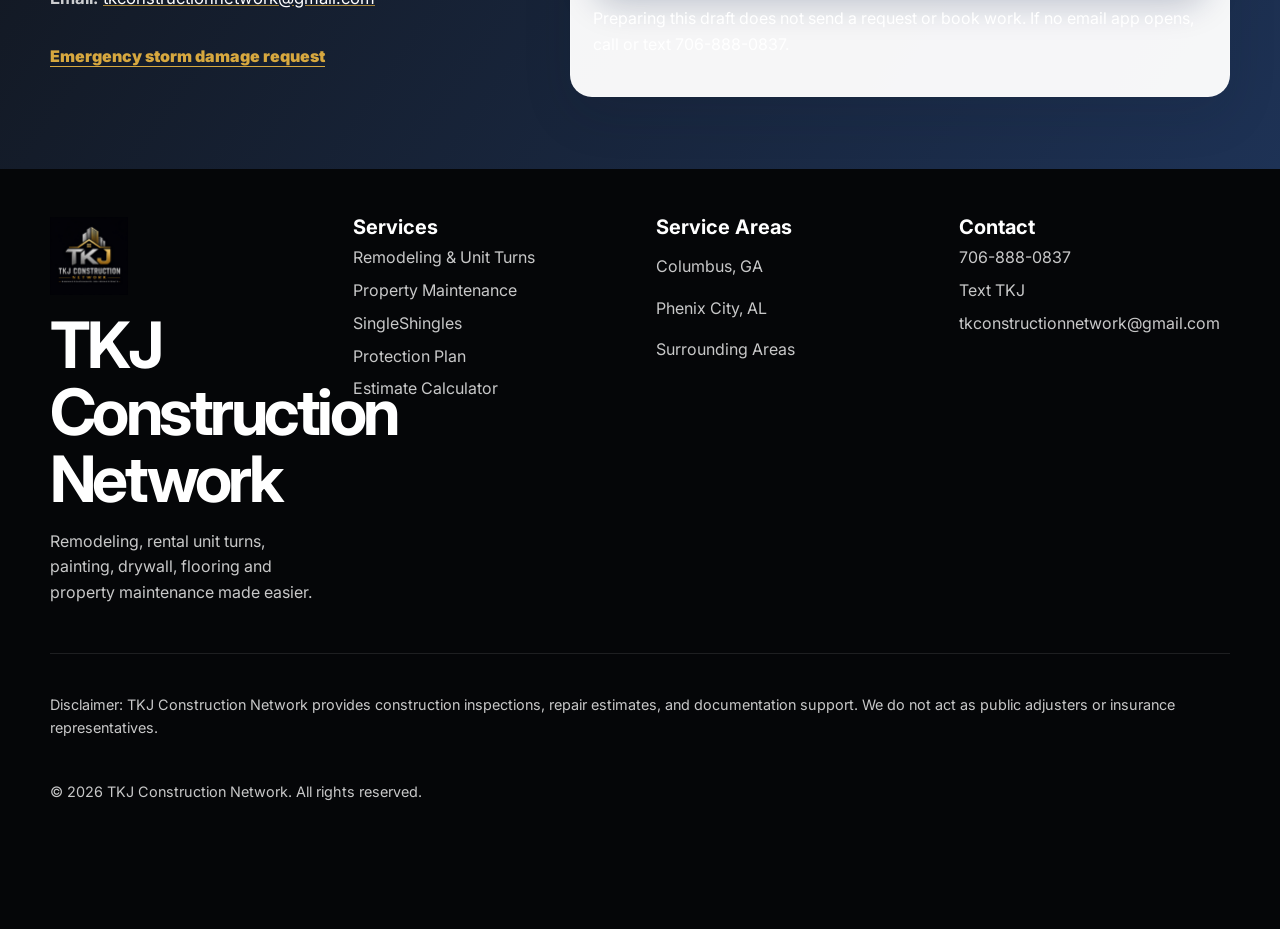
==== commit d23838ea: "Keep estimate calls visible above fold and replace unverified promotional image with project intake " ====
--- a/index.html
+++ b/index.html
@@ -248,6 +248,7 @@
   ]
 }
   </script>
+<style>.hero-copy h1{font-size:clamp(2.25rem,4vw,4rem);line-height:1.1}.hero-grid>aside h2{font-size:clamp(1.5rem,2.5vw,2.25rem);line-height:1.2}.hero-grid>aside p{margin:1rem 0}</style>
 </head>
 
 <body>
@@ -293,7 +294,7 @@
       <div class="container hero-grid">
         <div class="hero-copy reveal">
           <p class="eyebrow">Premium Residential & Commercial Construction Network</p>
-          <h1>Remodeling, Unit Turns & Property Maintenance in Columbus, GA</h1>
+          <h1>Remodeling & Property Maintenance in Columbus, GA</h1>
           <p class="hero-subtitle">
             Painting, drywall, flooring and remodeling for homeowners, landlords, property managers and businesses in Columbus, GA, Phenix City, AL, and surrounding communities. Tell us your scope and target schedule to start a free estimate.
           </p>
@@ -311,12 +312,15 @@
           </div>
         </div>
 
-<div class="hero-side-image reveal" aria-label="Residential exterior illustration">
-  <img
-    src="assets/hero-side.png"
-    alt="Illustrative residential roof and home exterior"
-  />
-</div>
+<aside class="checklist-card reveal" aria-label="Start your project">
+  <img src="assets/logo.png" alt="TKJ Construction Network" width="96" height="96" style="object-fit:contain;margin-bottom:1rem" />
+  <p class="eyebrow">Homeowners & Property Managers</p>
+  <h2>Need a unit ready or repairs handled?</h2>
+  <ul class="check-list"><li>Rental unit turns and make-ready repairs</li><li>Commercial property maintenance</li><li>Painting, drywall and flooring</li><li>Home remodeling and improvements</li></ul>
+  <p>Share your property city, punch list and target schedule to discuss a free estimate.</p>
+  <div class="hero-actions"><a class="btn btn-gold" href="tel:+17068880837">Call 706-888-0837</a><a class="btn btn-blue" href="sms:+17068880837">Text Your Project</a></div>
+  <p>Monday–Saturday, 9:00 AM–5:00 PM<br />Sunday closed</p>
+</aside>
       </div>
     </section>
 
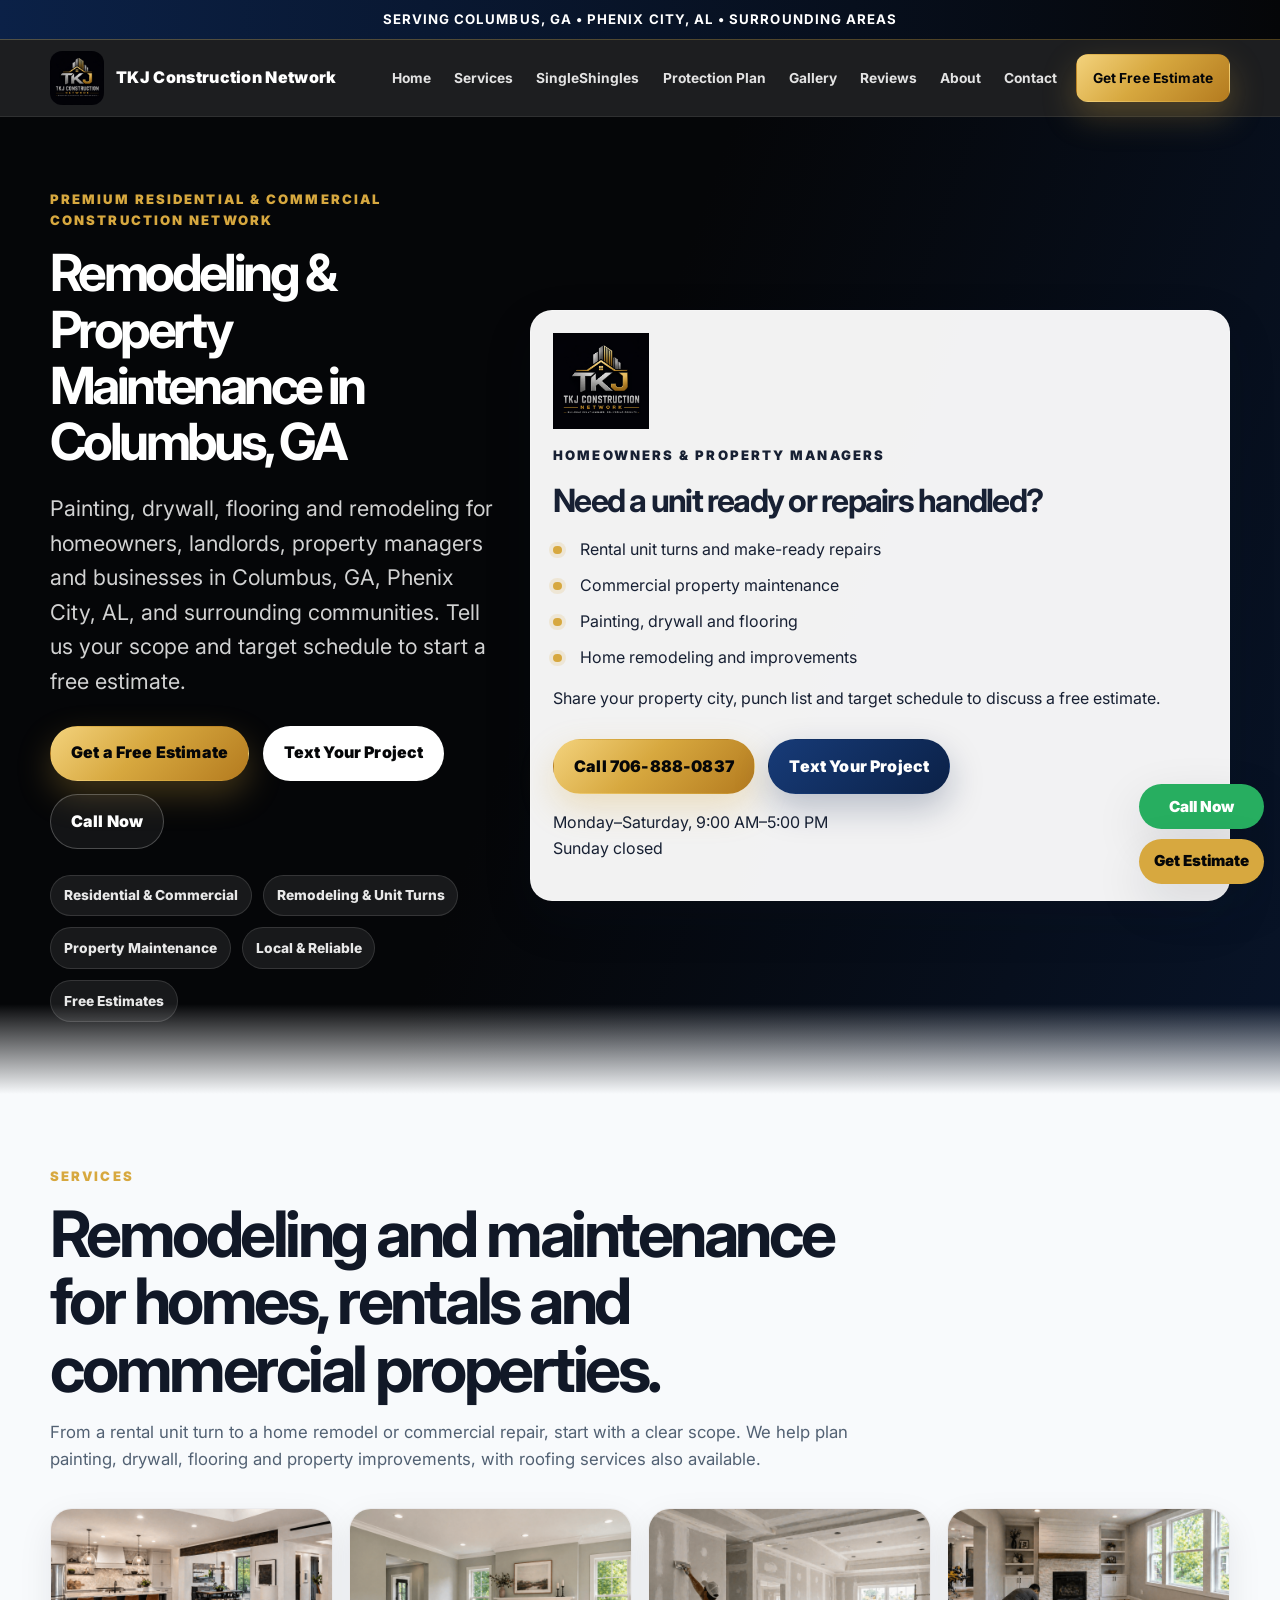
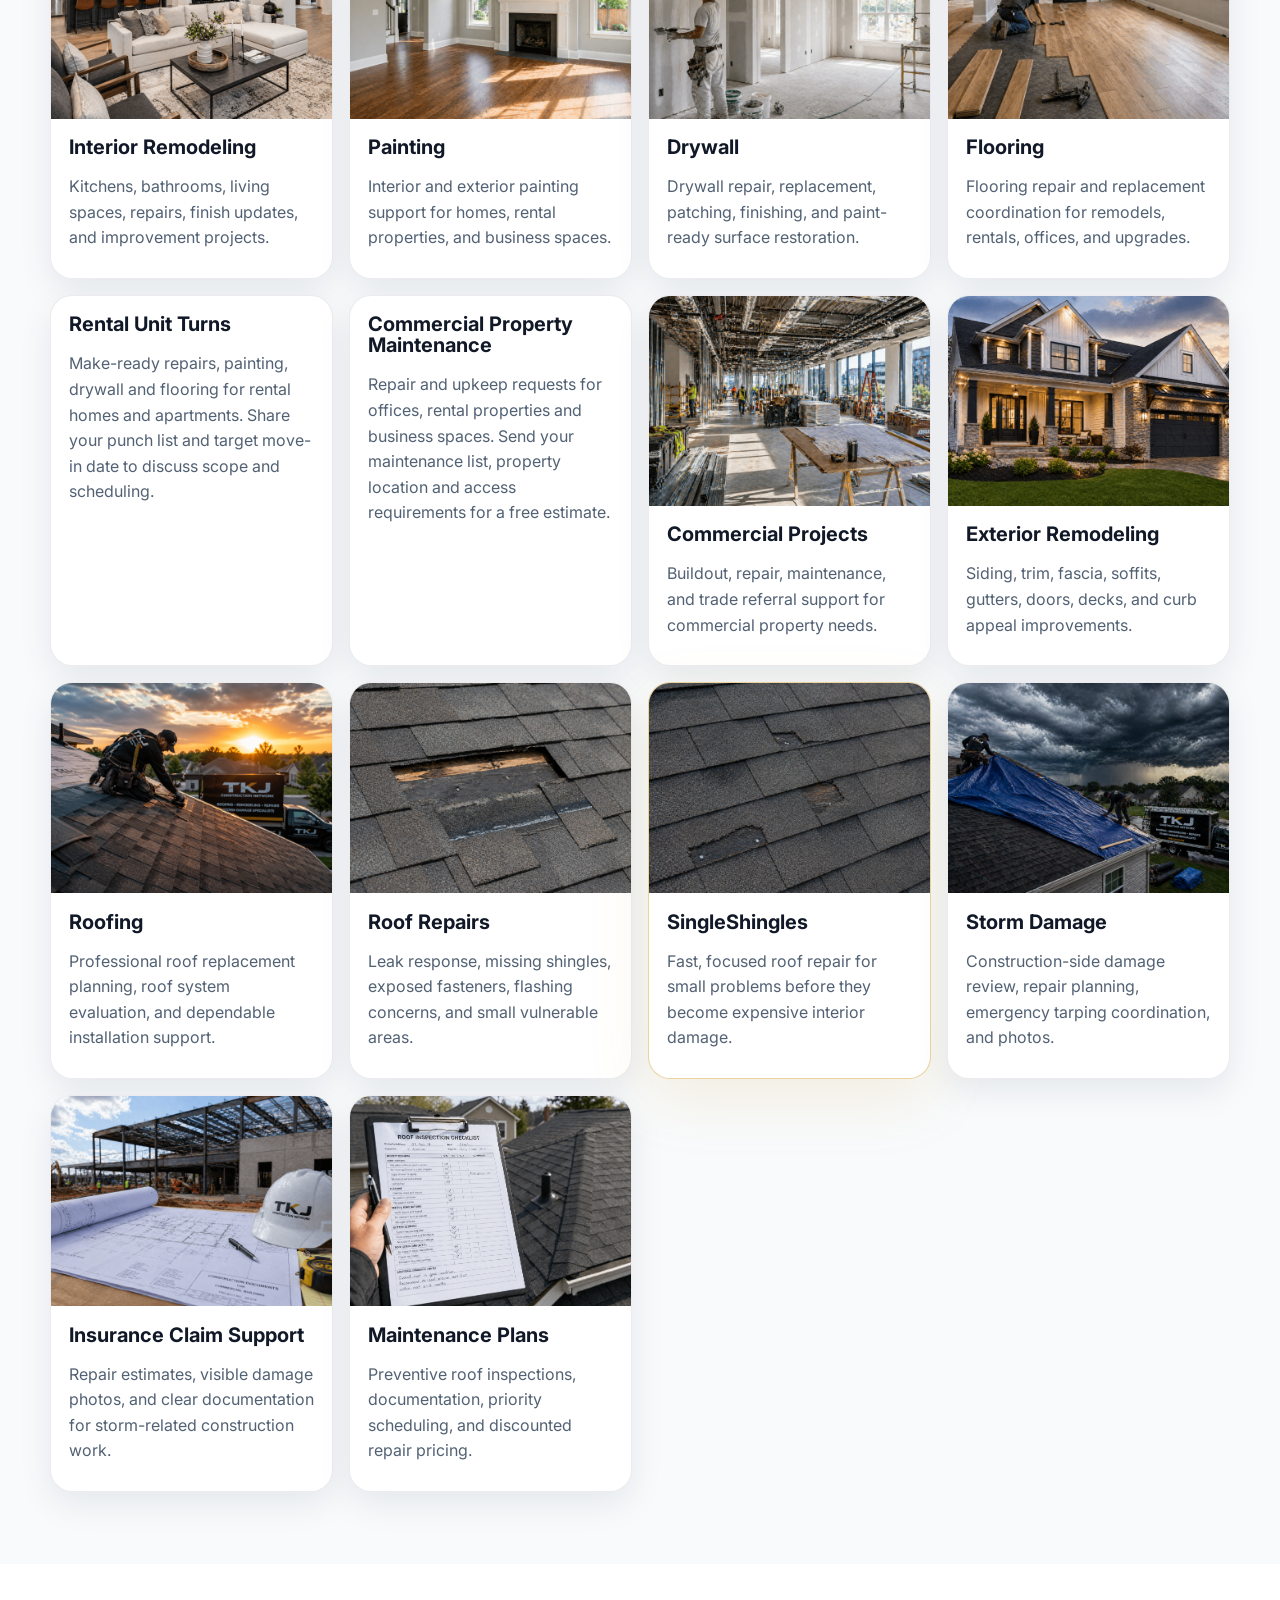
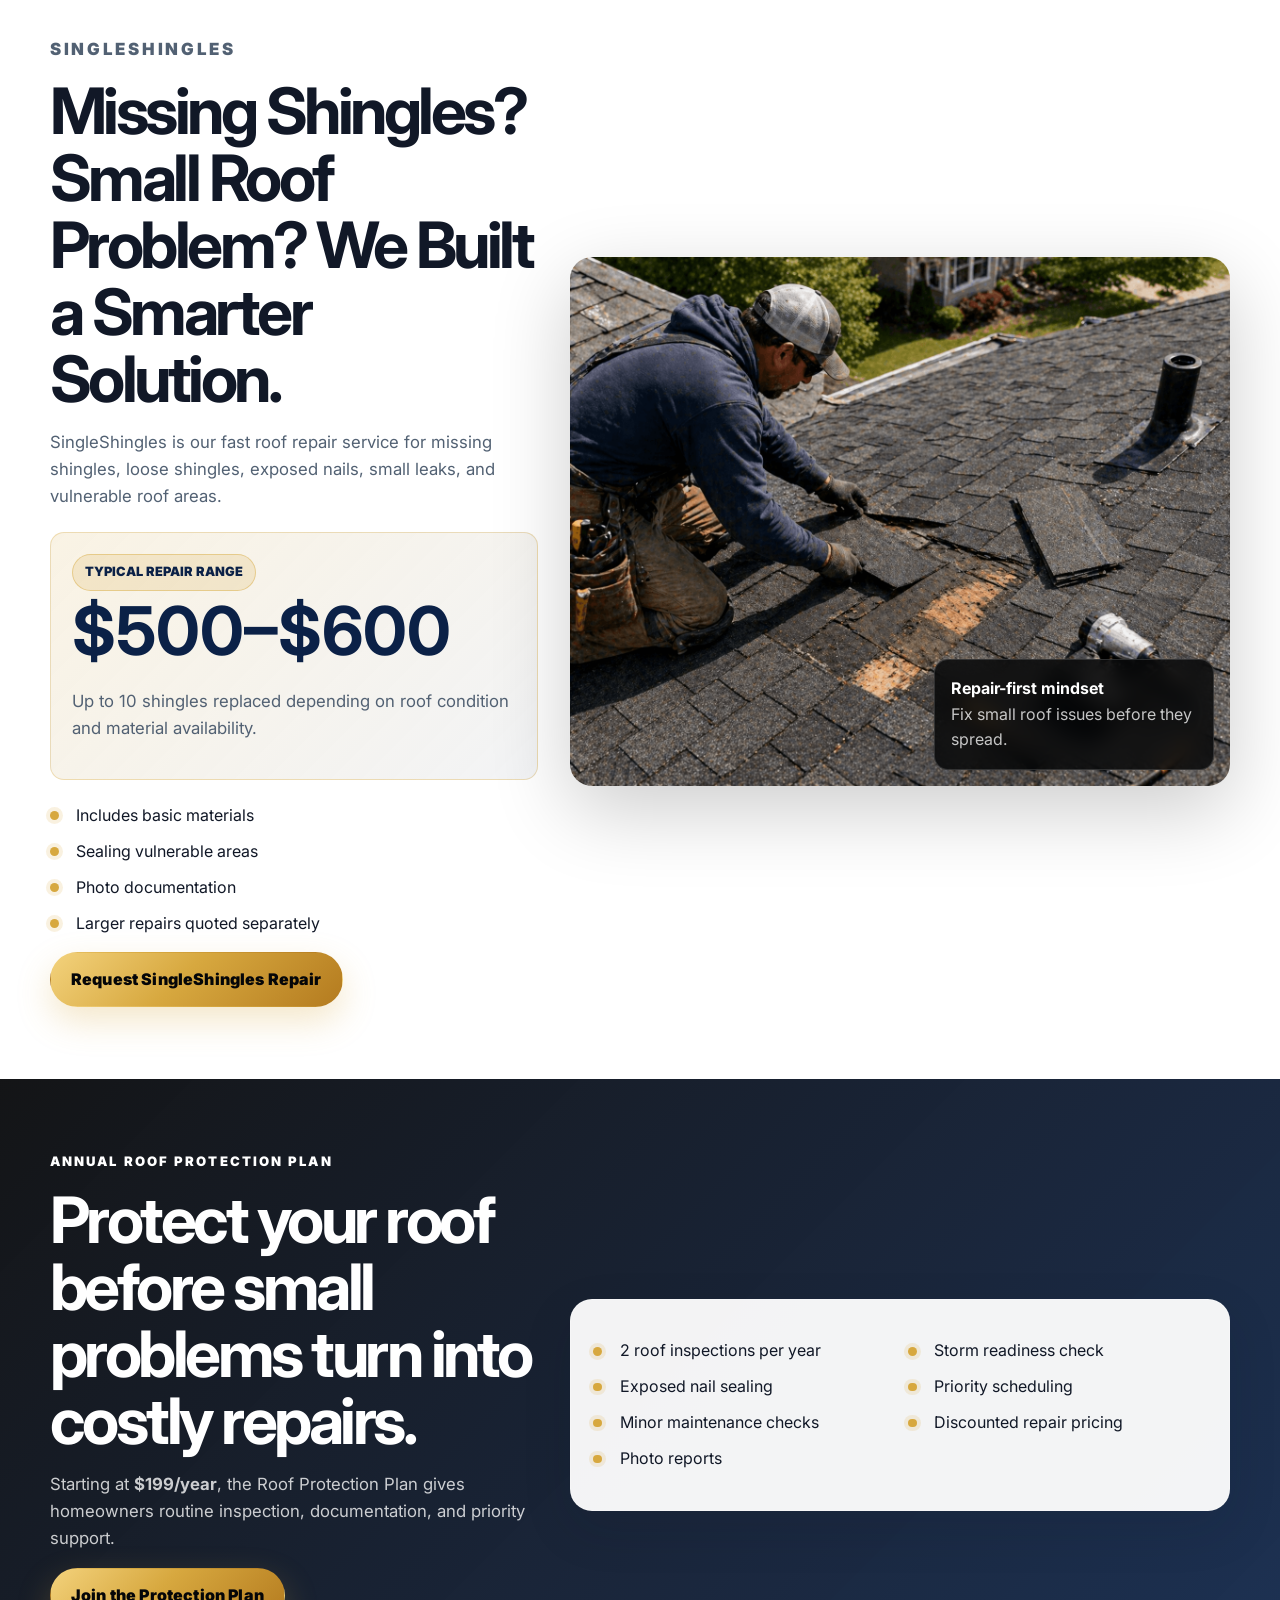
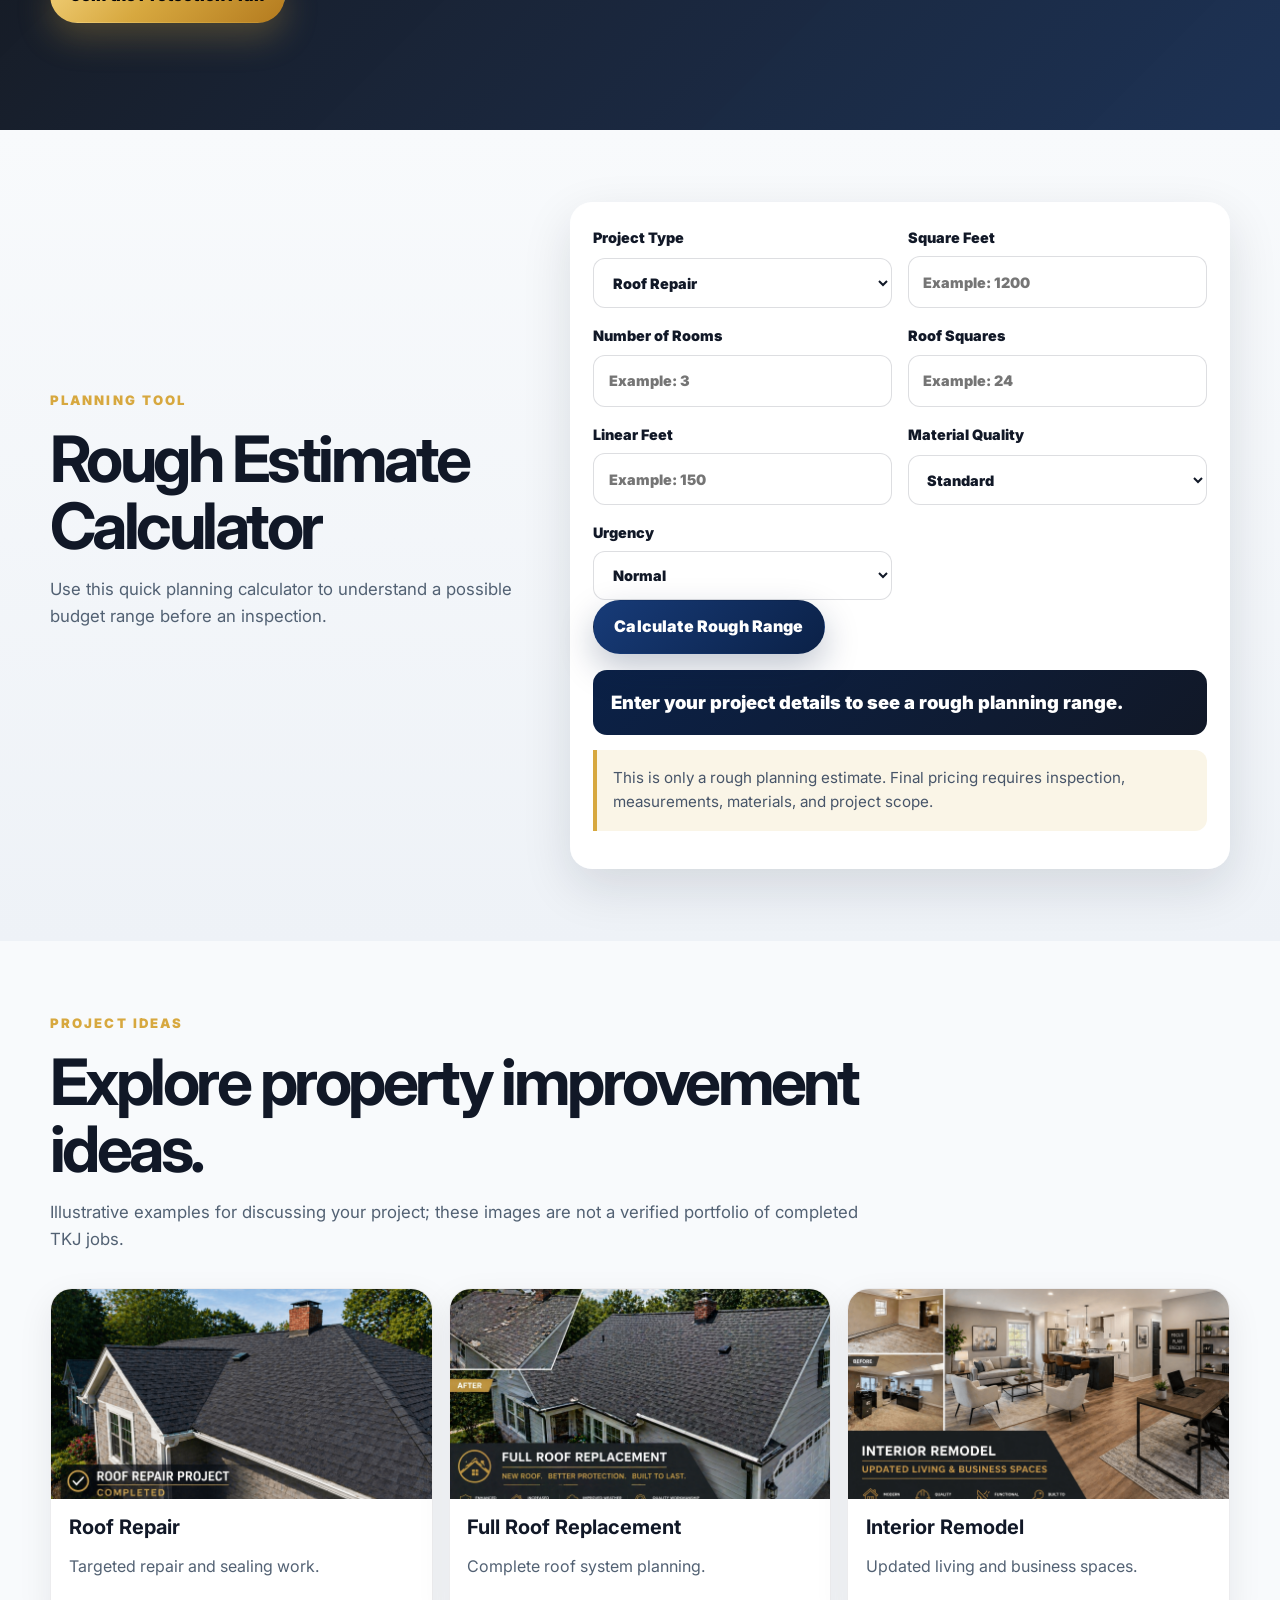
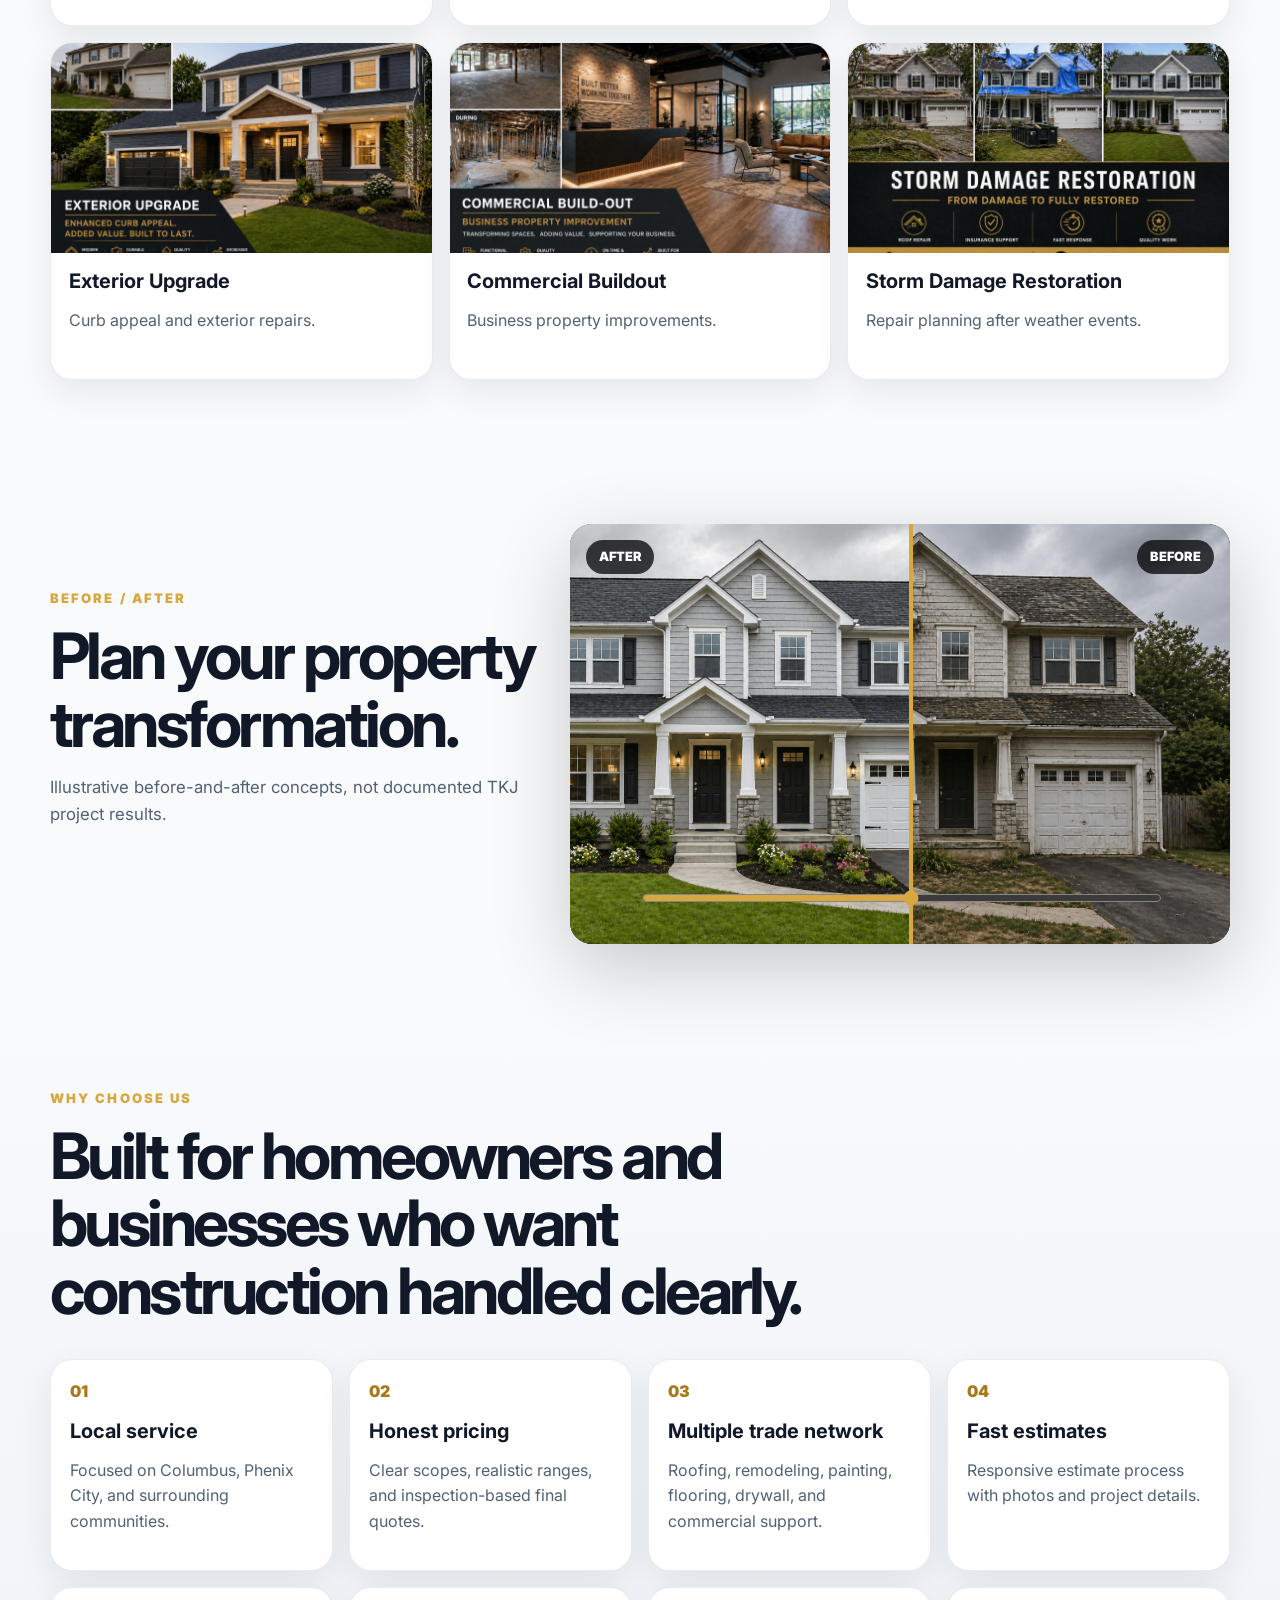
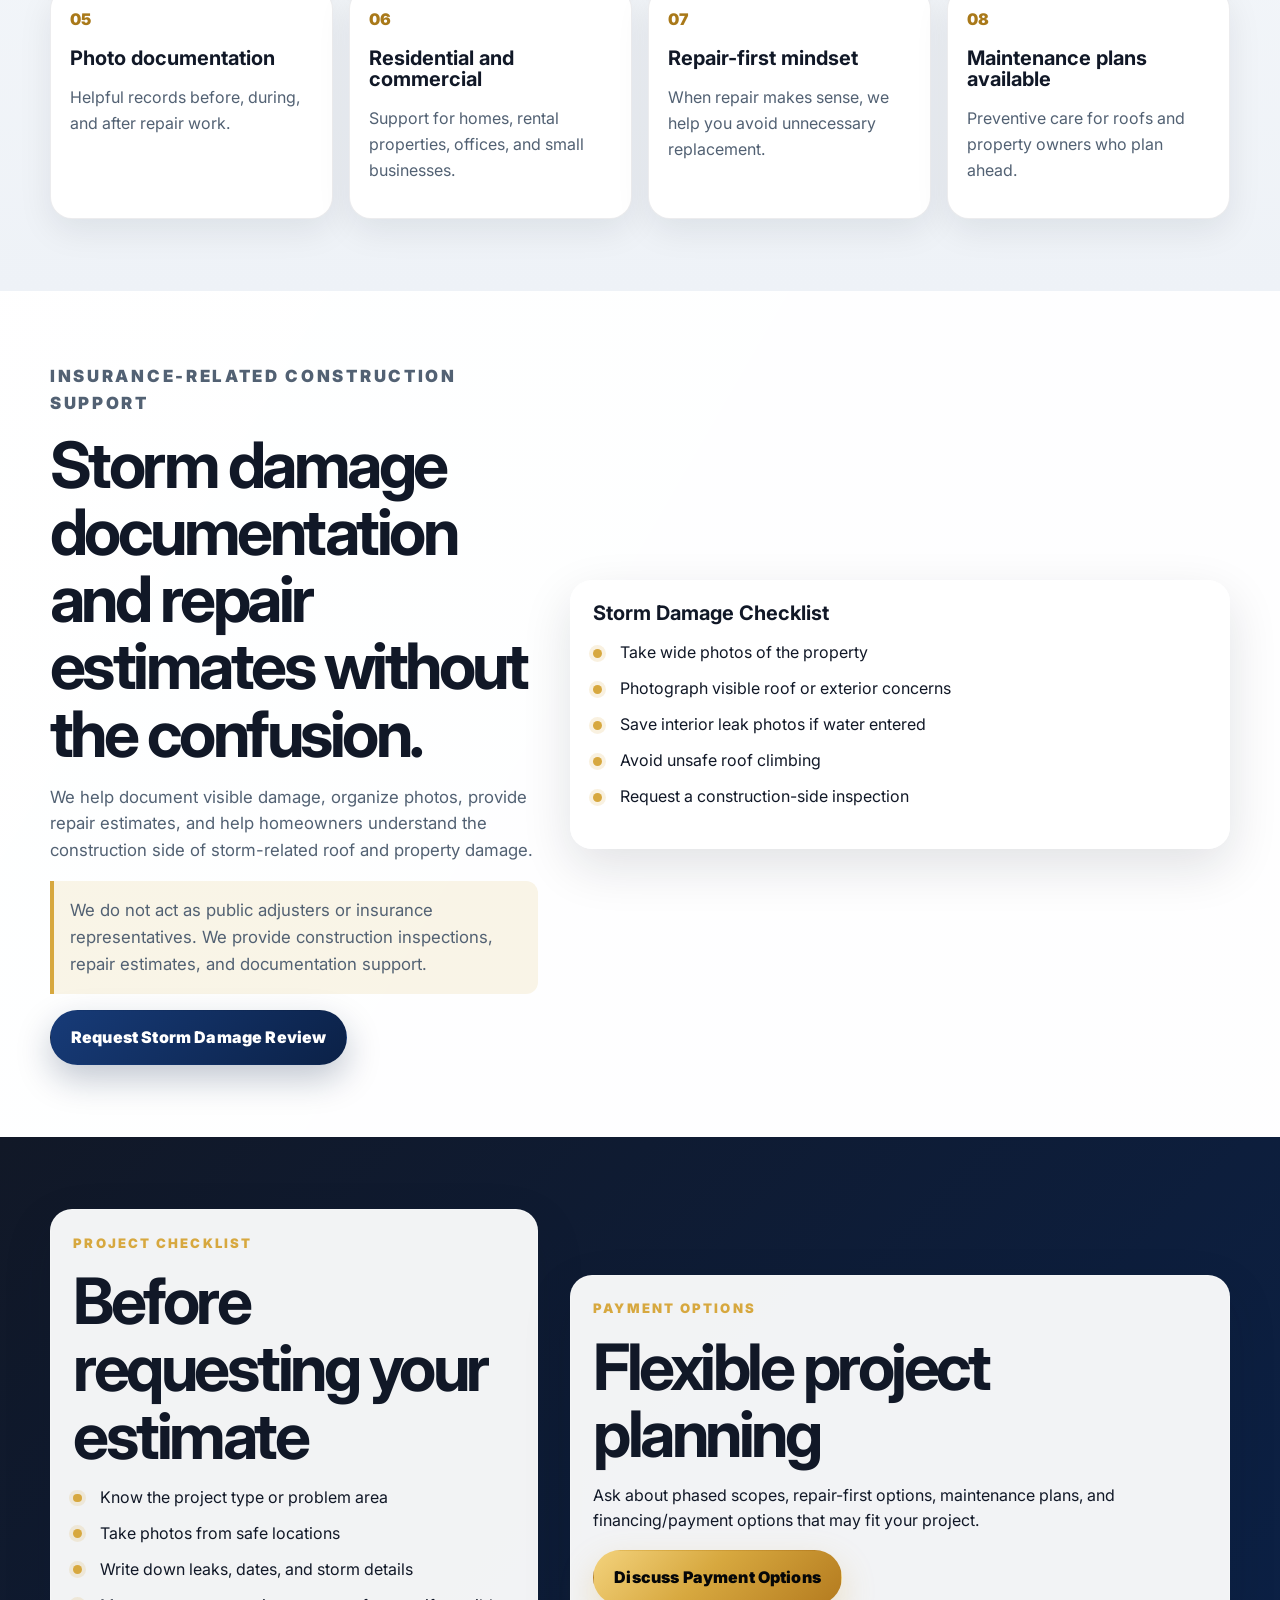
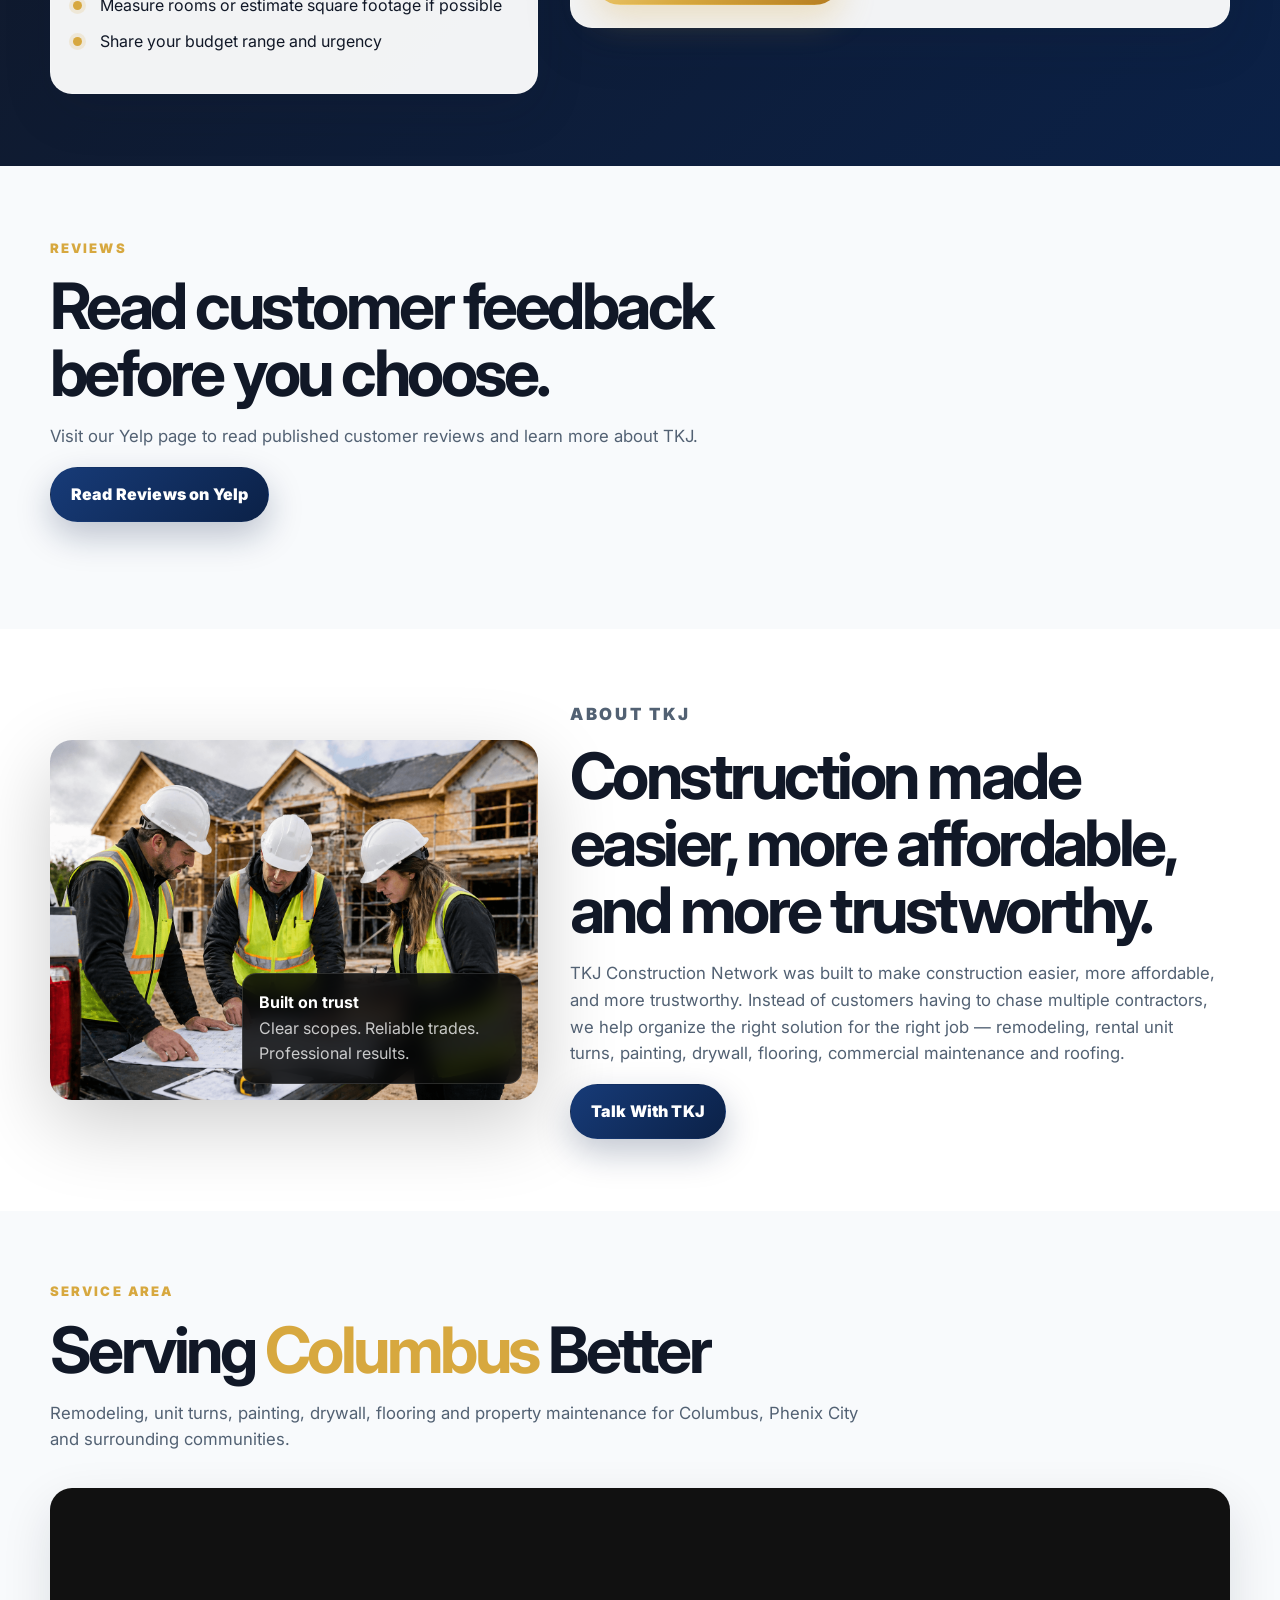
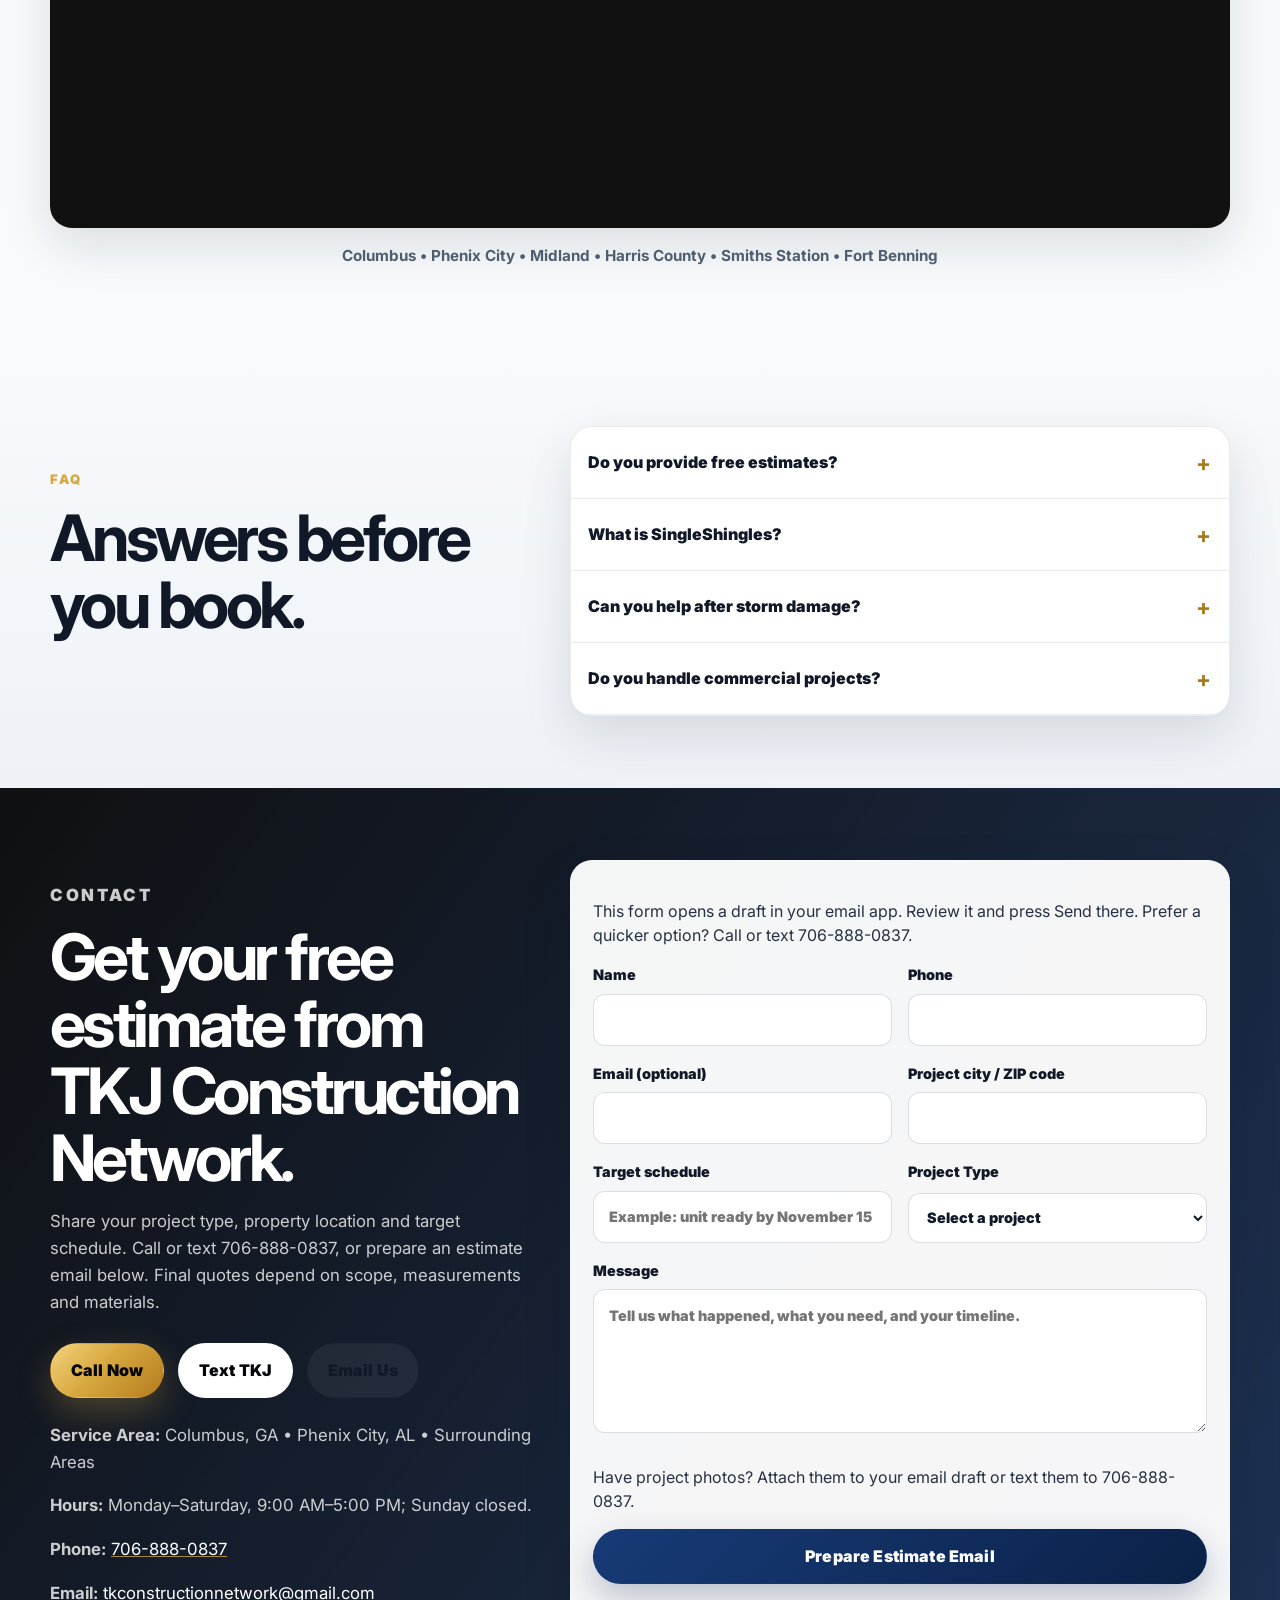
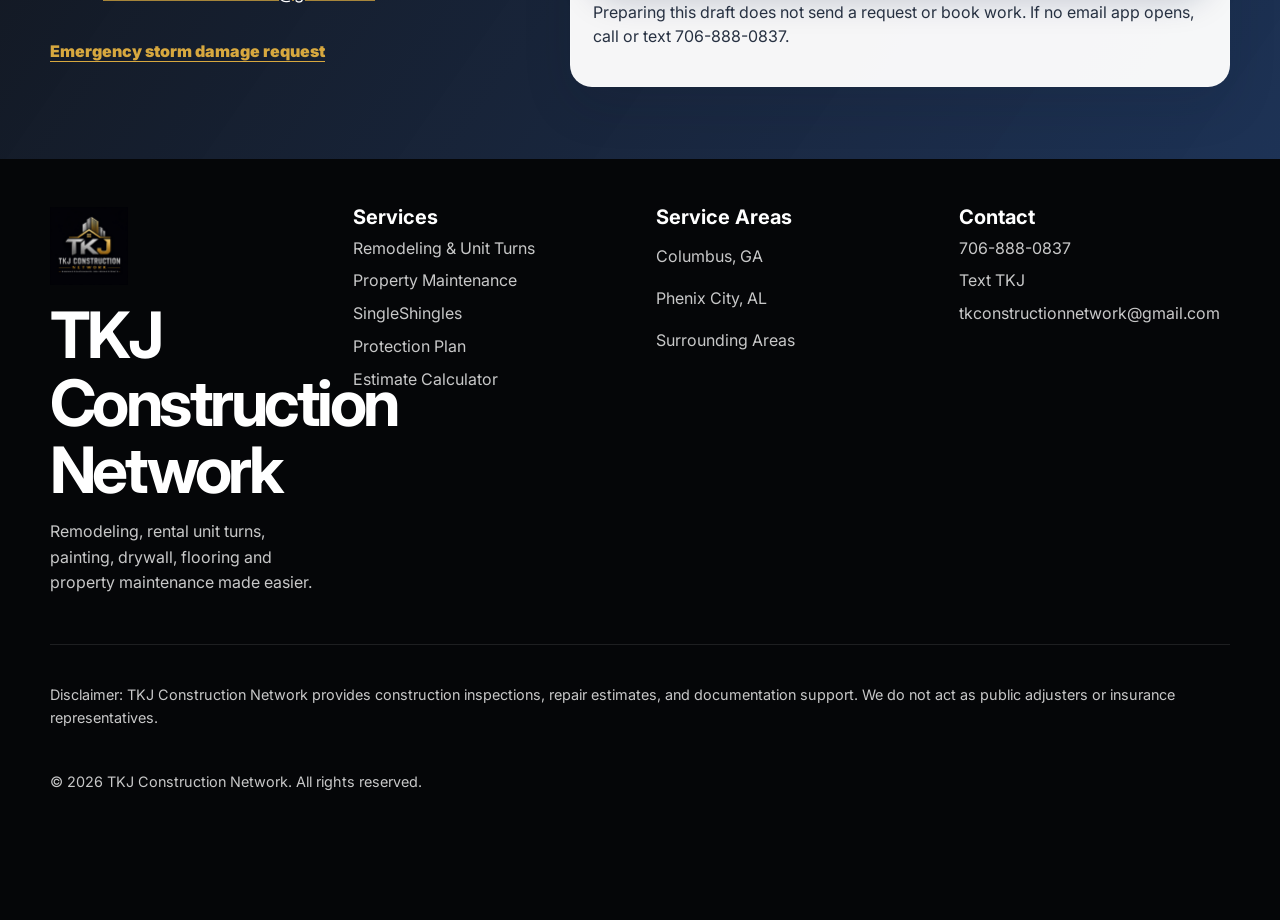
==== commit 408d81a1: "Ensure intake instructions and project card text stay readable on light backgrounds" ====
--- a/index.html
+++ b/index.html
@@ -248,7 +248,7 @@
   ]
 }
   </script>
-<style>.hero-copy h1{font-size:clamp(2.25rem,4vw,4rem);line-height:1.1}.hero-grid>aside h2{font-size:clamp(1.5rem,2.5vw,2.25rem);line-height:1.2}.hero-grid>aside p{margin:1rem 0}</style>
+<style>.hero-copy h1{font-size:clamp(2.25rem,4vw,4rem);line-height:1.1}.hero-grid>aside h2{font-size:clamp(1.5rem,2.5vw,2.25rem);line-height:1.2}.hero-grid>aside p{margin:1rem 0}.contact-form p{color:#273142;line-height:1.5}.hero-grid>aside h2,.hero-grid>aside p,.hero-grid>aside li{color:#172033}</style>
 </head>
 
 <body>
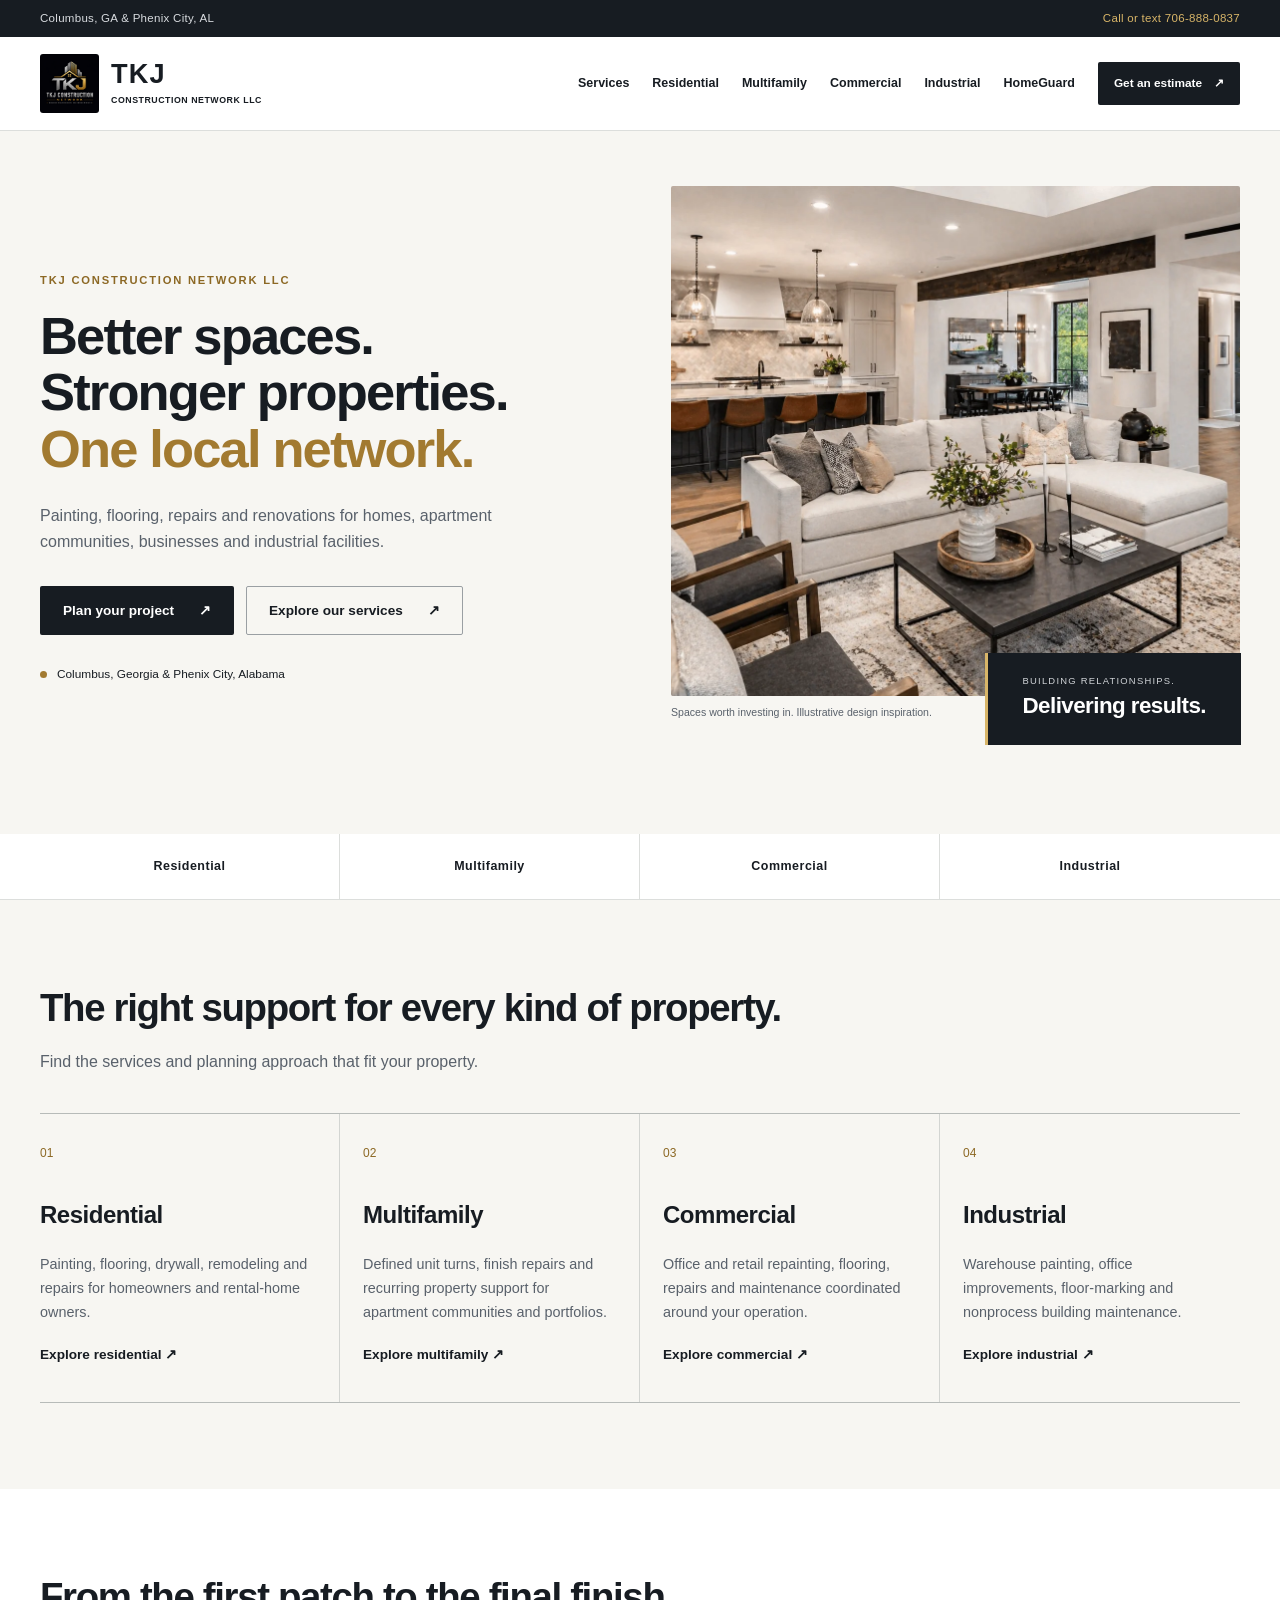
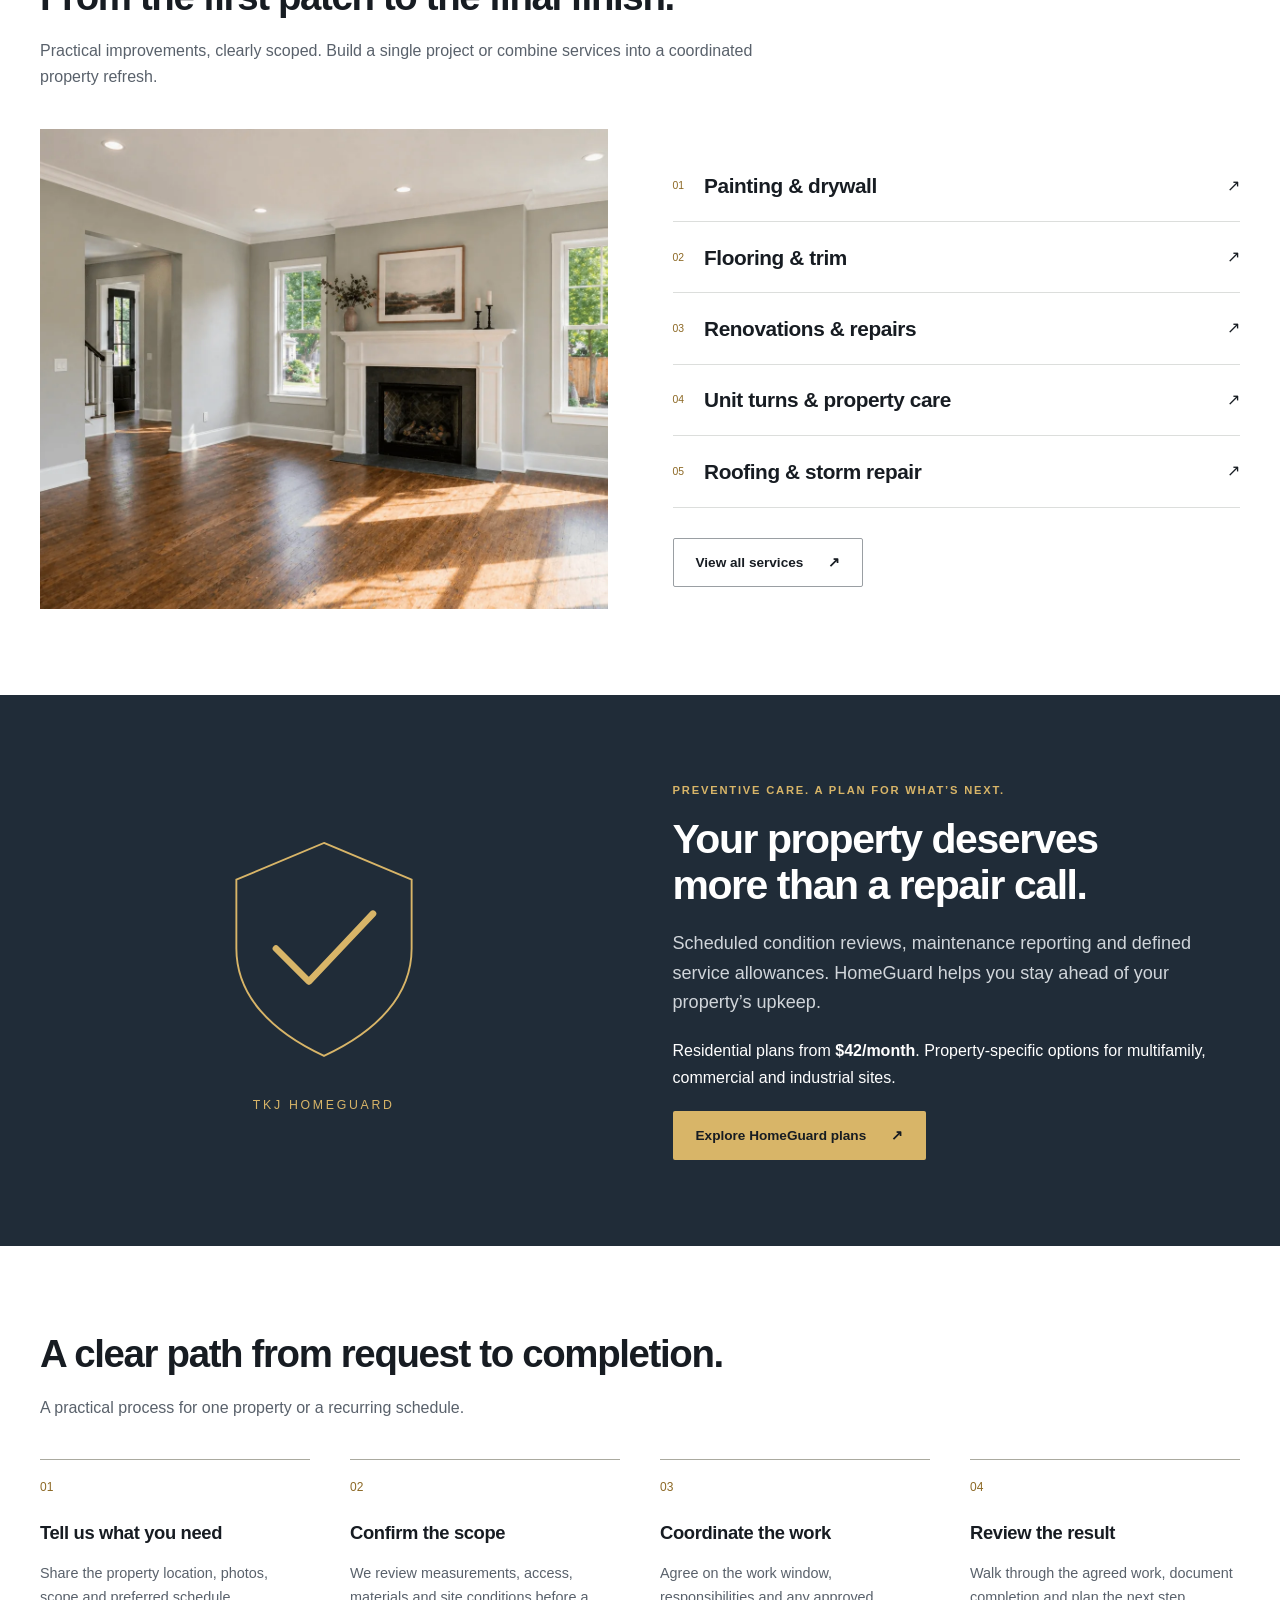
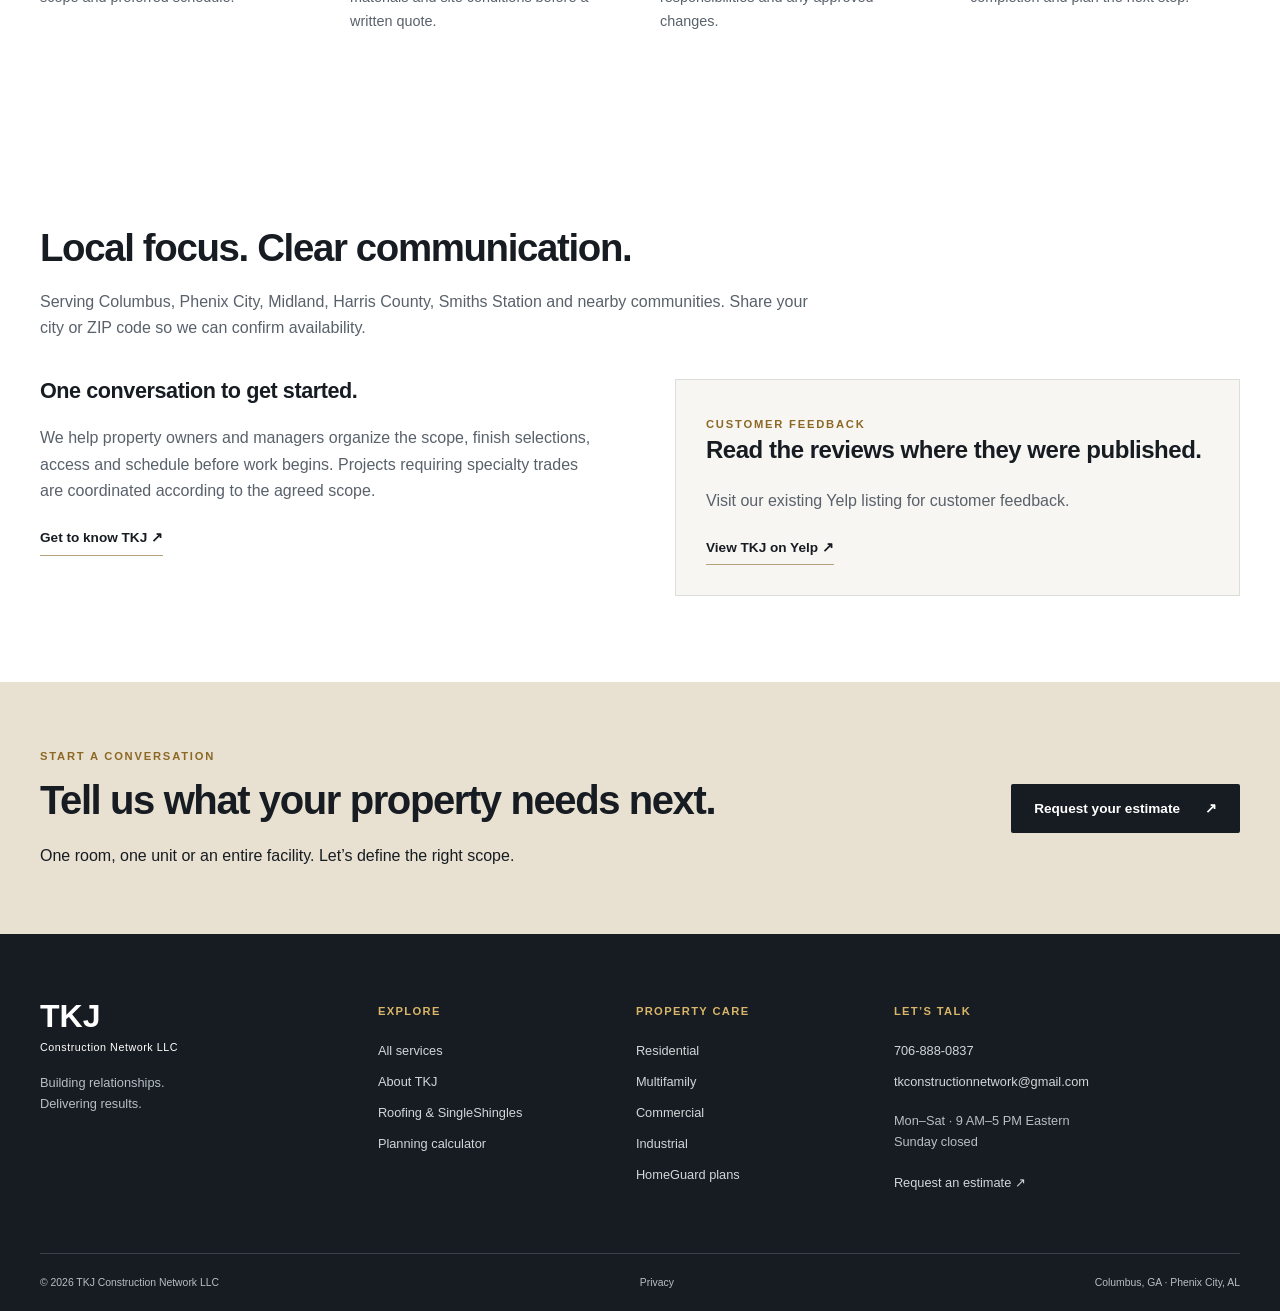
==== commit 6b498e86: "Rebuild TKJ website with four property markets and dedicated HomeGuard plans Add responsive service " ====
--- a/index.html
+++ b/index.html
@@ -1,955 +1,2 @@
-<!DOCTYPE html>
-<html lang="en">
-
-<head>
-  <meta charset="UTF-8" />
-  <meta name="viewport" content="width=device-width, initial-scale=1.0" />
-
-  <!-- Primary SEO metadata -->
-  <title>TKJ Construction Network | Remodeling & Property Maintenance in Columbus GA</title>
-  <meta
-    name="description"
-    content="Remodeling, commercial property maintenance, rental unit turns, painting, drywall and flooring in Columbus GA and Phenix City AL. Call 706-888-0837 for a free estimate."
-  />
-  <meta
-    name="keywords"
-    content="construction Columbus GA, roofing Columbus GA, roof repair Columbus GA, remodeling Columbus GA, storm damage repair Columbus GA, Phenix City roofing, SingleShingles, TKJ Construction Network"
-  />
-  <meta name="author" content="TKJ Construction Network" />
-  <meta name="robots" content="index, follow" />
-  <meta name="msapplication-navbutton-color" content="#050608" />
-  <meta name="apple-mobile-web-app-status-bar-style" content="#050608" />
-  <meta name="apple-mobile-web-app-capable" content="yes" />
-  <meta name="apple-mobile-web-app-title" content="TKJ Construction Network" />
-  <meta name="mobile-web-app-capable" content="yes" />
-  <meta name="mobile-web-app-title" content="TKJ Construction Network" />
-  <meta name="msapplication-starturl" content="/" />
-  <meta name="msapplication-tooltip" content="TKJ Construction Network" />
-  <meta name="msapplication-config" content="/browserconfig.xml" />
-  <meta name="application-name" content="TKJ Construction Network" />
-
-  <!-- Canonical / App -->
-  <link rel="canonical" href="https://www.tkjconstructionnetwork.com/" />
-  <link rel="manifest" href="manifest.json" />
-
-  <!-- Favicons -->
-  <link rel="icon" type="image/png" sizes="32x32" href="assets/favicon.png" />
-  <link rel="apple-touch-icon" sizes="180x180" href="assets/favicon.png" />
-
-  <!-- Performance: fonts -->
-  <link rel="preconnect" href="https://fonts.googleapis.com" />
-  <link rel="preconnect" href="https://fonts.gstatic.com" crossorigin />
-  <link
-    href="https://fonts.googleapis.com/css2?family=Inter:wght@400;600;700;800;900&display=swap"
-    rel="stylesheet"
-  />
-
-  <!-- Open Graph tags for social sharing -->
-  <meta property="og:type" content="website" />
-  <meta property="og:title" content="TKJ Construction Network | Remodeling & Property Maintenance" />
-  <meta
-    property="og:description"
-    content="Remodeling, commercial property maintenance and rental unit turns in Columbus GA and Phenix City AL. Painting, drywall, flooring and free estimates: 706-888-0837."
-  />
-  <meta property="og:url" content="https://www.tkjconstructionnetwork.com/" />
-  <meta property="og:image" content="https://www.tkjconstructionnetwork.com/assets/hero.jpg" />
-  <meta property="og:image:width" content="1200" />
-  <meta property="og:image:height" content="630" />
-  <meta property="og:site_name" content="TKJ Construction Network" />
-
-  <!-- Twitter card tags -->
-  <meta name="twitter:card" content="summary_large_image" />
-  <meta name="twitter:title" content="TKJ Construction Network | Remodeling & Property Maintenance" />
-  <meta
-    name="twitter:description"
-    content="Trusted residential and commercial construction services for Columbus GA, Phenix City AL, and surrounding areas."
-  />
-  <meta name="twitter:image" content="https://www.tkjconstructionnetwork.com/assets/hero.jpg" />
-
-  <!-- Styles -->
-  <link rel="stylesheet" href="styles.css" />
-
-  <!-- Local Business schema -->
-  <script type="application/ld+json">
-{
-  "@context": "https://schema.org",
-  "@type": "LocalBusiness",
-  "name": "TKJ Construction Network",
-  "image": "https://www.tkjconstructionnetwork.com/assets/logo.png",
-  "url": "https://www.tkjconstructionnetwork.com/",
-  "telephone": "+1-706-888-0837",
-  "email": "tkconstructionnetwork@gmail.com",
-  "description": "Remodeling, commercial property maintenance, rental unit turns, painting, drywall repair and flooring in Columbus GA, Phenix City AL and surrounding communities. Roofing and roof repairs also available.",
-  "areaServed": [
-    {
-      "@type": "City",
-      "name": "Columbus",
-      "addressRegion": "GA"
-    },
-    {
-      "@type": "City",
-      "name": "Phenix City",
-      "addressRegion": "AL"
-    },
-    {
-      "@type": "AdministrativeArea",
-      "name": "Surrounding Areas"
-    }
-  ],
-  "address": {
-    "@type": "PostalAddress",
-    "addressLocality": "Columbus",
-    "addressRegion": "GA",
-    "addressCountry": "US"
-  },
-  "priceRange": "$",
-  "sameAs": []
-}
-  </script>
-
-  <!-- Service schema -->
-  <script type="application/ld+json">
-{
-  "@context": "https://schema.org",
-  "@type": "Service",
-  "serviceType": "Remodeling, Commercial Property Maintenance, Rental Unit Turns, Painting, Drywall, Flooring and Roofing",
-  "provider": {
-    "@type": "LocalBusiness",
-    "name": "TKJ Construction Network"
-  },
-  "areaServed": [
-    "Columbus GA",
-    "Phenix City AL",
-    "Surrounding Areas"
-  ],
-  "hasOfferCatalog": {
-    "@type": "OfferCatalog",
-    "name": "Construction Services",
-    "itemListElement": [
-      {
-        "@type": "Offer",
-        "itemOffered": {
-          "@type": "Service",
-          "name": "Rental Unit Turns"
-        }
-      },
-      {
-        "@type": "Offer",
-        "itemOffered": {
-          "@type": "Service",
-          "name": "Commercial Property Maintenance"
-        }
-      },
-      {
-        "@type": "Offer",
-        "itemOffered": {
-          "@type": "Service",
-          "name": "Painting"
-        }
-      },
-      {
-        "@type": "Offer",
-        "itemOffered": {
-          "@type": "Service",
-          "name": "Drywall Repair"
-        }
-      },
-      {
-        "@type": "Offer",
-        "itemOffered": {
-          "@type": "Service",
-          "name": "Flooring"
-        }
-      },
-      {
-        "@type": "Offer",
-        "itemOffered": {
-          "@type": "Service",
-          "name": "Roofing"
-        }
-      },
-      {
-        "@type": "Offer",
-        "itemOffered": {
-          "@type": "Service",
-          "name": "Roof Repair"
-        }
-      },
-      {
-        "@type": "Offer",
-        "itemOffered": {
-          "@type": "Service",
-          "name": "SingleShingles Roof Repair"
-        }
-      },
-      {
-        "@type": "Offer",
-        "itemOffered": {
-          "@type": "Service",
-          "name": "Interior Remodeling"
-        }
-      },
-      {
-        "@type": "Offer",
-        "itemOffered": {
-          "@type": "Service",
-          "name": "Exterior Remodeling"
-        }
-      },
-      {
-        "@type": "Offer",
-        "itemOffered": {
-          "@type": "Service",
-          "name": "Commercial Construction"
-        }
-      },
-      {
-        "@type": "Offer",
-        "itemOffered": {
-          "@type": "Service",
-          "name": "Annual Roof Protection Plan"
-        }
-      }
-    ]
-  }
-}
-  </script>
-
-  <!-- FAQ schema -->
-  <script type="application/ld+json">
-{
-  "@context": "https://schema.org",
-  "@type": "FAQPage",
-  "mainEntity": [
-    {
-      "@type": "Question",
-      "name": "Do you provide free estimates?",
-      "acceptedAnswer": {
-        "@type": "Answer",
-        "text": "Yes. TKJ Construction Network provides free planning estimates for roofing, remodeling, repairs, storm damage, and commercial construction requests."
-      }
-    },
-    {
-      "@type": "Question",
-      "name": "What is SingleShingles?",
-      "acceptedAnswer": {
-        "@type": "Answer",
-        "text": "SingleShingles is a focused roof repair service for missing shingles, loose shingles, exposed nails, small leaks, and vulnerable roof areas."
-      }
-    },
-    {
-      "@type": "Question",
-      "name": "Do you help with insurance-related storm damage?",
-      "acceptedAnswer": {
-        "@type": "Answer",
-        "text": "TKJ Construction Network helps document visible damage, organize photos, and provide repair estimates. We do not act as public adjusters or insurance representatives."
-      }
-    }
-  ]
-}
-  </script>
-<style>.hero-copy h1{font-size:clamp(2.25rem,4vw,4rem);line-height:1.1}.hero-grid>aside h2{font-size:clamp(1.5rem,2.5vw,2.25rem);line-height:1.2}.hero-grid>aside p{margin:1rem 0}.contact-form p{color:#273142;line-height:1.5}.hero-grid>aside h2,.hero-grid>aside p,.hero-grid>aside li{color:#172033}</style>
-</head>
-
-<body>
-  <a class="skip-link" href="#main">Skip to content</a>
-
-  <!-- Top announcement bar keeps the local service area visible immediately. -->
-  <div class="announcement-bar">
-    <p>Serving Columbus, GA • Phenix City, AL • Surrounding Areas</p>
-  </div>
-
-  <!-- Header and mobile-friendly navigation. -->
-  <header class="site-header" id="home">
-    <nav class="navbar" aria-label="Main navigation">
-      <a class="brand" href="#home" aria-label="TKJ Construction Network home">
-        <img src="assets/logo.png" alt="TKJ Construction Network logo" />
-        <span>TKJ Construction Network</span>
-      </a>
-
-      <button class="nav-toggle" type="button" aria-label="Open navigation" aria-expanded="false">
-        <span></span>
-        <span></span>
-        <span></span>
-      </button>
-
-      <div class="nav-menu" id="nav-menu">
-        <a href="#home">Home</a>
-        <a href="#services">Services</a>
-        <a href="#singleshingles">SingleShingles</a>
-        <a href="#protection-plan">Protection Plan</a>
-        <a href="#gallery">Gallery</a>
-        <a href="#reviews">Reviews</a>
-        <a href="#about">About</a>
-        <a href="#contact">Contact</a>
-        <a class="btn btn-gold nav-cta" href="#contact">Get Free Estimate</a>
-      </div>
-    </nav>
-  </header>
-
-  <main id="main">
-    <!-- Hero section uses a dark overlay and strong CTA path for conversions. -->
-    <section class="hero section-pad">
-      <div class="hero-bg" aria-hidden="true"></div>
-      <div class="container hero-grid">
-        <div class="hero-copy reveal">
-          <p class="eyebrow">Premium Residential & Commercial Construction Network</p>
-          <h1>Remodeling & Property Maintenance in Columbus, GA</h1>
-          <p class="hero-subtitle">
-            Painting, drywall, flooring and remodeling for homeowners, landlords, property managers and businesses in Columbus, GA, Phenix City, AL, and surrounding communities. Tell us your scope and target schedule to start a free estimate.
-          </p>
-          <div class="hero-actions" aria-label="Primary actions">
-            <a class="btn btn-gold" href="#contact">Get a Free Estimate</a>
-            <a class="btn btn-light" href="sms:+17068880837">Text Your Project</a>
-            <a class="btn btn-outline" href="tel:+17068880837">Call Now</a>
-          </div>
-          <div class="trust-badges" aria-label="Trust badges">
-            <span>Residential & Commercial</span>
-            <span>Remodeling & Unit Turns</span>
-            <span>Property Maintenance</span>
-            <span>Local & Reliable</span>
-            <span>Free Estimates</span>
-          </div>
-        </div>
-
-<aside class="checklist-card reveal" aria-label="Start your project">
-  <img src="assets/logo.png" alt="TKJ Construction Network" width="96" height="96" style="object-fit:contain;margin-bottom:1rem" />
-  <p class="eyebrow">Homeowners & Property Managers</p>
-  <h2>Need a unit ready or repairs handled?</h2>
-  <ul class="check-list"><li>Rental unit turns and make-ready repairs</li><li>Commercial property maintenance</li><li>Painting, drywall and flooring</li><li>Home remodeling and improvements</li></ul>
-  <p>Share your property city, punch list and target schedule to discuss a free estimate.</p>
-  <div class="hero-actions"><a class="btn btn-gold" href="tel:+17068880837">Call 706-888-0837</a><a class="btn btn-blue" href="sms:+17068880837">Text Your Project</a></div>
-  <p>Monday–Saturday, 9:00 AM–5:00 PM<br />Sunday closed</p>
-</aside>
-      </div>
-    </section>
-
-    <!-- Service cards explain the full scope of the construction network. -->
-    <section class="section-pad services-section" id="services">
-      <div class="container">
-        <div class="section-heading reveal">
-          <p class="eyebrow">Services</p>
-          <h2>Remodeling and maintenance for homes, rentals and commercial properties.</h2>
-          <p>
-            From a rental unit turn to a home remodel or commercial repair, start with a clear scope. We help plan painting, drywall, flooring and property improvements, with roofing services also available.
-          </p>
-        </div>
-
-        <div class="service-grid">
-          <article class="service-card reveal">
-            <img src="assets/interior.png" alt="Modern interior remodeling project" />
-            <h3>Interior Remodeling</h3>
-            <p>Kitchens, bathrooms, living spaces, repairs, finish updates, and improvement projects.</p>
-          </article>
-          <article class="service-card reveal">
-            <img src="assets/paint.png" alt="Freshly painted room" />
-            <h3>Painting</h3>
-            <p>Interior and exterior painting support for homes, rental properties, and business spaces.</p>
-          </article>
-          <article class="service-card reveal">
-            <img src="assets/drywall.png" alt="Drywall finishing in a construction project" />
-            <h3>Drywall</h3>
-            <p>Drywall repair, replacement, patching, finishing, and paint-ready surface restoration.</p>
-          </article>
-          <article class="service-card reveal">
-            <img src="assets/flooring.png" alt="Flooring installation in a remodeled room" />
-            <h3>Flooring</h3>
-            <p>Flooring repair and replacement coordination for remodels, rentals, offices, and upgrades.</p>
-          </article>
-          <article class="service-card reveal"><h3>Rental Unit Turns</h3><p>Make-ready repairs, painting, drywall and flooring for rental homes and apartments. Share your punch list and target move-in date to discuss scope and scheduling.</p></article>
-          <article class="service-card reveal"><h3>Commercial Property Maintenance</h3><p>Repair and upkeep requests for offices, rental properties and business spaces. Send your maintenance list, property location and access requirements for a free estimate.</p></article>
-          <article class="service-card reveal">
-            <img src="assets/commercial2.png" alt="Commercial construction workspace" />
-            <h3>Commercial Projects</h3>
-            <p>Buildout, repair, maintenance, and trade referral support for commercial property needs.</p>
-          </article>
-          <article class="service-card reveal">
-            <img src="assets/exterior.png" alt="Updated home exterior" />
-            <h3>Exterior Remodeling</h3>
-            <p>Siding, trim, fascia, soffits, gutters, doors, decks, and curb appeal improvements.</p>
-          </article>
-          <article class="service-card reveal">
-            <img src="assets/roofing.png" alt="Roofing crew working on a residential roof" />
-            <h3>Roofing</h3>
-            <p>Professional roof replacement planning, roof system evaluation, and dependable installation support.</p>
-          </article>
-          <article class="service-card reveal">
-            <img src="assets/roof-repairs.png" alt="Close-up of shingles on a roof" />
-            <h3>Roof Repairs</h3>
-            <p>Leak response, missing shingles, exposed fasteners, flashing concerns, and small vulnerable areas.</p>
-          </article>
-          <article class="service-card reveal gold-card">
-            <img src="assets/singleshingles.png" alt="Roof maintenance inspection" />
-            <h3>SingleShingles</h3>
-            <p>Fast, focused roof repair for small problems before they become expensive interior damage.</p>
-          </article>
-          <article class="service-card reveal">
-            <img src="assets/stormdamage.png" alt="Storm clouds over a home exterior" />
-            <h3>Storm Damage</h3>
-            <p>Construction-side damage review, repair planning, emergency tarping coordination, and photos.</p>
-          </article>
-          <article class="service-card reveal">
-            <img src="assets/commercial.png" alt="Construction documents on a commercial job site" />
-            <h3>Insurance Claim Support</h3>
-            <p>Repair estimates, visible damage photos, and clear documentation for storm-related construction work.</p>
-          </article>
-          <article class="service-card reveal">
-            <img src="assets/maintenance.png" alt="Roof inspection checklist" />
-            <h3>Maintenance Plans</h3>
-            <p>Preventive roof inspections, documentation, priority scheduling, and discounted repair pricing.</p>
-          </article>
-        </div>
-      </div>
-    </section>
-
-    <!-- SingleShingles is a highlighted sub-brand with clear pricing guidance. -->
-    <section class="section-pad split-section singleshingles" id="singleshingles">
-      <div class="container split-grid">
-        <div class="split-copy reveal">
-          <p class="eyebrow">SingleShingles</p>
-          <h2>Missing Shingles? Small Roof Problem? We Built a Smarter Solution.</h2>
-          <p>
-            SingleShingles is our fast roof repair service for missing shingles, loose shingles, exposed nails, small
-            leaks, and vulnerable roof areas.
-          </p>
-          <div class="pricing-card">
-            <span class="pricing-label">Typical Repair Range</span>
-            <strong>$500–$600</strong>
-            <p>Up to 10 shingles replaced depending on roof condition and material availability.</p>
-          </div>
-          <ul class="feature-list">
-            <li>Includes basic materials</li>
-            <li>Sealing vulnerable areas</li>
-            <li>Photo documentation</li>
-            <li>Larger repairs quoted separately</li>
-          </ul>
-          <a class="btn btn-gold" href="#contact">Request SingleShingles Repair</a>
-        </div>
-
-        <div class="image-stack reveal">
-          <img src="assets/repair.png" alt="Roof shingles being repaired" />
-          <div class="floating-stat">
-            <strong>Repair-first mindset</strong>
-            <span>Fix small roof issues before they spread.</span>
-          </div>
-        </div>
-      </div>
-    </section>
-
-    <!-- Roof Protection Plan supports recurring maintenance and prevention. -->
-    <section class="section-pad protection-plan" id="protection-plan">
-      <div class="container plan-grid">
-        <div class="section-heading light reveal">
-          <p class="eyebrow">Annual Roof Protection Plan</p>
-          <h2>Protect your roof before small problems turn into costly repairs.</h2>
-          <p>
-            Starting at <strong>$199/year</strong>, the Roof Protection Plan gives homeowners routine inspection,
-            documentation, and priority support.
-          </p>
-          <a class="btn btn-gold" href="#contact">Join the Protection Plan</a>
-        </div>
-
-        <div class="plan-card reveal">
-          <ul class="check-list two-column">
-            <li>2 roof inspections per year</li>
-            <li>Exposed nail sealing</li>
-            <li>Minor maintenance checks</li>
-            <li>Photo reports</li>
-            <li>Storm readiness check</li>
-            <li>Priority scheduling</li>
-            <li>Discounted repair pricing</li>
-          </ul>
-        </div>
-      </div>
-    </section>
-
-    <!-- Calculator is an educational tool, not a final quote. -->
-    <section class="section-pad calculator-section" id="calculator">
-      <div class="container calculator-grid">
-        <div class="section-heading reveal">
-          <p class="eyebrow">Planning Tool</p>
-          <h2>Rough Estimate Calculator</h2>
-          <p>
-            Use this quick planning calculator to understand a possible budget range before an inspection.
-          </p>
-        </div>
-
-        <form class="calculator-card reveal" id="estimate-calculator">
-          <div class="form-grid">
-            <label>
-              Project Type
-              <select id="project-type" required>
-                <option value="roof-repair">Roof Repair</option>
-                <option value="roof-replacement">Full Roof Replacement</option>
-                <option value="interior-remodel">Interior Remodel</option>
-                <option value="exterior-remodel">Exterior Remodel</option>
-                <option value="painting">Painting</option>
-                <option value="flooring">Flooring</option>
-                <option value="drywall">Drywall</option>
-                <option value="commercial">Commercial Project</option>
-              </select>
-            </label>
-            <label>
-              Square Feet
-              <input id="square-feet" type="number" min="0" placeholder="Example: 1200" />
-            </label>
-            <label>
-              Number of Rooms
-              <input id="rooms" type="number" min="0" placeholder="Example: 3" />
-            </label>
-            <label>
-              Roof Squares
-              <input id="roof-squares" type="number" min="0" placeholder="Example: 24" />
-            </label>
-            <label>
-              Linear Feet
-              <input id="linear-feet" type="number" min="0" placeholder="Example: 150" />
-            </label>
-            <label>
-              Material Quality
-              <select id="material-quality">
-                <option value="economy">Economy</option>
-                <option value="standard" selected>Standard</option>
-                <option value="premium">Premium</option>
-              </select>
-            </label>
-            <label>
-              Urgency
-              <select id="urgency">
-                <option value="normal" selected>Normal</option>
-                <option value="rush">Rush</option>
-              </select>
-            </label>
-          </div>
-          <button class="btn btn-blue" type="submit">Calculate Rough Range</button>
-          <div class="estimate-result" id="estimate-result" aria-live="polite">
-            Enter your project details to see a rough planning range.
-          </div>
-          <p class="disclaimer">
-            This is only a rough planning estimate. Final pricing requires inspection, measurements, materials, and
-            project scope.
-          </p>
-        </form>
-      </div>
-    </section>
-
-    <!-- Gallery cards use placeholders that can be replaced with real projects later. -->
-    <section class="section-pad gallery-section" id="gallery">
-      <div class="container">
-        <div class="section-heading reveal">
-          <p class="eyebrow">Project Ideas</p>
-          <h2>Explore property improvement ideas.</h2><p>Illustrative examples for discussing your project; these images are not a verified portfolio of completed TKJ jobs.</p>
-        </div>
-
-        <div class="gallery-grid">
-          <article class="gallery-card reveal">
-            <img src="assets/roof-repair.png" alt="Roof repair project placeholder" />
-            <div>
-              <h3>Roof Repair</h3>
-              <p>Targeted repair and sealing work.</p>
-            </div>
-          </article>
-          <article class="gallery-card reveal">
-            <img src="assets/roof-replacement.png" alt="Full roof replacement project placeholder" />
-            <div>
-              <h3>Full Roof Replacement</h3>
-              <p>Complete roof system planning.</p>
-            </div>
-          </article>
-          <article class="gallery-card reveal">
-            <img src="assets/interior-remodel.png" alt="Interior remodel project placeholder" />
-            <div>
-              <h3>Interior Remodel</h3>
-              <p>Updated living and business spaces.</p>
-            </div>
-          </article>
-          <article class="gallery-card reveal">
-            <img src="assets/exterior-upgrade.png" alt="Exterior upgrade project placeholder" />
-            <div>
-              <h3>Exterior Upgrade</h3>
-              <p>Curb appeal and exterior repairs.</p>
-            </div>
-          </article>
-          <article class="gallery-card reveal">
-            <img src="assets/commercial-buildout.png" alt="Commercial buildout project placeholder" />
-            <div>
-              <h3>Commercial Buildout</h3>
-              <p>Business property improvements.</p>
-            </div>
-          </article>
-          <article class="gallery-card reveal">
-            <img src="assets/storm-damage.png" alt="Storm damage restoration placeholder" />
-            <div>
-              <h3>Storm Damage Restoration</h3>
-              <p>Repair planning after weather events.</p>
-            </div>
-          </article>
-        </div>
-      </div>
-    </section>
-
-    <!-- Before and after slider gives the site a modern interactive trust element. -->
-    <section class="section-pad before-after-section">
-      <div class="container before-after-grid">
-        <div class="section-heading reveal">
-          <p class="eyebrow">Before / After</p>
-          <h2>Plan your property transformation.</h2>
-          <p>Illustrative before-and-after concepts, not documented TKJ project results.</p>
-        </div>
-
-        <div class="before-after reveal" id="before-after">
-          <img class="before-img" src="assets/before.png" alt="Before project placeholder" />
-          <div class="after-wrap" id="after-wrap">
-            <img class="after-img" src="assets/after.png" alt="After project placeholder" />
-          </div>
-          <input id="before-after-range" type="range" min="0" max="100" value="52"
-            aria-label="Compare before and after images" />
-          <span class="ba-label before-label">Before</span>
-          <span class="ba-label after-label">After</span>
-        </div>
-      </div>
-    </section>
-
-    <!-- Why choose us section frames the business advantages in plain language. -->
-    <section class="section-pad why-section">
-      <div class="container">
-        <div class="section-heading reveal">
-          <p class="eyebrow">Why Choose Us</p>
-          <h2>Built for homeowners and businesses who want construction handled clearly.</h2>
-        </div>
-
-        <div class="why-grid">
-          <div class="why-card reveal"><span>01</span>
-            <h3>Local service</h3>
-            <p>Focused on Columbus, Phenix City, and surrounding communities.</p>
-          </div>
-          <div class="why-card reveal"><span>02</span>
-            <h3>Honest pricing</h3>
-            <p>Clear scopes, realistic ranges, and inspection-based final quotes.</p>
-          </div>
-          <div class="why-card reveal"><span>03</span>
-            <h3>Multiple trade network</h3>
-            <p>Roofing, remodeling, painting, flooring, drywall, and commercial support.</p>
-          </div>
-          <div class="why-card reveal"><span>04</span>
-            <h3>Fast estimates</h3>
-            <p>Responsive estimate process with photos and project details.</p>
-          </div>
-          <div class="why-card reveal"><span>05</span>
-            <h3>Photo documentation</h3>
-            <p>Helpful records before, during, and after repair work.</p>
-          </div>
-          <div class="why-card reveal"><span>06</span>
-            <h3>Residential and commercial</h3>
-            <p>Support for homes, rental properties, offices, and small businesses.</p>
-          </div>
-          <div class="why-card reveal"><span>07</span>
-            <h3>Repair-first mindset</h3>
-            <p>When repair makes sense, we help you avoid unnecessary replacement.</p>
-          </div>
-          <div class="why-card reveal"><span>08</span>
-            <h3>Maintenance plans available</h3>
-            <p>Preventive care for roofs and property owners who plan ahead.</p>
-          </div>
-        </div>
-      </div>
-    </section>
-
-    <!-- Insurance support wording avoids public-adjuster claims while still explaining value. -->
-    <section class="section-pad insurance-section">
-      <div class="container split-grid">
-        <div class="split-copy reveal">
-          <p class="eyebrow">Insurance-Related Construction Support</p>
-          <h2>Storm damage documentation and repair estimates without the confusion.</h2>
-          <p>
-            We help document visible damage, organize photos, provide repair estimates, and help homeowners understand
-            the construction side of storm-related roof and property damage.
-          </p>
-          <p class="legal-note">
-            We do not act as public adjusters or insurance representatives. We provide construction inspections, repair
-            estimates, and documentation support.
-          </p>
-          <a class="btn btn-blue" href="#contact">Request Storm Damage Review</a>
-        </div>
-
-        <div class="checklist-card reveal">
-          <h3>Storm Damage Checklist</h3>
-          <ul class="check-list">
-            <li>Take wide photos of the property</li>
-            <li>Photograph visible roof or exterior concerns</li>
-            <li>Save interior leak photos if water entered</li>
-            <li>Avoid unsafe roof climbing</li>
-            <li>Request a construction-side inspection</li>
-          </ul>
-        </div>
-      </div>
-    </section>
-
-    <!-- Practical checklist section helps visitors understand next steps. -->
-    <section class="section-pad checklist-section">
-      <div class="container checklist-grid">
-        <div class="project-checklist reveal">
-          <p class="eyebrow">Project Checklist</p>
-          <h2>Before requesting your estimate</h2>
-          <ul class="check-list">
-            <li>Know the project type or problem area</li>
-            <li>Take photos from safe locations</li>
-            <li>Write down leaks, dates, and storm details</li>
-            <li>Measure rooms or estimate square footage if possible</li>
-            <li>Share your budget range and urgency</li>
-          </ul>
-        </div>
-        <div class="financing-card reveal">
-          <p class="eyebrow">Payment Options</p>
-          <h2>Flexible project planning</h2>
-          <p>
-            Ask about phased scopes, repair-first options, maintenance plans, and financing/payment options that may fit
-            your project.
-          </p>
-          <a class="btn btn-gold" href="#contact">Discuss Payment Options</a>
-        </div>
-      </div>
-    </section>
-
-    <section class="section-pad reviews-section" id="reviews">
-      <div class="container"><div class="section-heading reveal">
-        <p class="eyebrow">Reviews</p><h2>Read customer feedback before you choose.</h2>
-        <p>Visit our Yelp page to read published customer reviews and learn more about TKJ.</p>
-        <a class="btn btn-blue" href="https://www.yelp.com/biz/tkj-construction-network-columbus-2" target="_blank" rel="noopener noreferrer">Read Reviews on Yelp</a>
-      </div></div>
-    </section>
-
-    <!-- About section uses the supplied brand story. -->
-    <section class="section-pad about-section" id="about">
-      <div class="container split-grid">
-        <div class="image-stack reveal">
-          <img src="assets/construction-team.png" alt="Construction team reviewing a project site" />
-          <div class="floating-stat">
-            <strong>Built on trust</strong>
-            <span>Clear scopes. Reliable trades. Professional results.</span>
-          </div>
-        </div>
-        <div class="split-copy reveal">
-          <p class="eyebrow">About TKJ</p>
-          <h2>Construction made easier, more affordable, and more trustworthy.</h2>
-          <p>
-            TKJ Construction Network was built to make construction easier, more affordable, and more trustworthy.
-            Instead of customers having to chase multiple contractors, we help organize the right solution for the right
-            job — remodeling, rental unit turns, painting, drywall, flooring, commercial maintenance and roofing.
-          </p>
-          <a class="btn btn-blue" href="#contact">Talk With TKJ</a>
-        </div>
-      </div>
-    </section>
-
-    <!-- Service area map -->
-    <section class="section-pad service-area-section">
-      <div class="container">
-        <div class="section-heading reveal">
-          <p class="eyebrow">SERVICE AREA</p>
-          <h2>Serving <span>Columbus</span> Better</h2>
-          <p>
-            Remodeling, unit turns, painting, drywall, flooring and property maintenance for Columbus, Phenix City and surrounding communities.
-          </p>
-        </div>
-
-        <div class="map-placeholder reveal">
-          <iframe
-            src="https://www.google.com/maps/embed?pb=!1m14!1m12!1m3!1d53813.205577860615!2d-84.96328147456664!3d32.544161137490924!2m3!1f0!2f0!3f0!3m2!1i1024!2i768!4f13.1!5e0!3m2!1sen!2sus!4v1777211534522!5m2!1sen!2sus"
-            title="TKJ Construction Network Service Area Map" allowfullscreen="" loading="lazy"
-            referrerpolicy="strict-origin-when-cross-origin">
-          </iframe>
-        </div>
-
-        <p class="service-cities">
-          Columbus • Phenix City • Midland • Harris County • Smiths Station • Fort Benning
-        </p>
-      </div>
-    </section>
-
-    <!-- FAQ accordion improves UX and SEO with common buying objections. -->
-    <section class="section-pad faq-section">
-      <div class="container faq-grid">
-        <div class="section-heading reveal">
-          <p class="eyebrow">FAQ</p>
-          <h2>Answers before you book.</h2>
-        </div>
-
-        <div class="faq-list reveal">
-          <button class="faq-item" type="button" aria-expanded="false">
-            <span>Do you provide free estimates?</span>
-            <strong>+</strong>
-          </button>
-          <div class="faq-panel">
-            <p>Yes. We provide free planning estimates. Final quotes require inspection, measurements, material
-              review,
-              and project scope confirmation.</p>
-          </div>
-
-          <button class="faq-item" type="button" aria-expanded="false">
-            <span>What is SingleShingles?</span>
-            <strong>+</strong>
-          </button>
-          <div class="faq-panel">
-            <p>SingleShingles is a fast roof repair service for missing shingles, loose shingles, exposed nails,
-              small
-              leaks, and vulnerable roof areas.</p>
-          </div>
-
-          <button class="faq-item" type="button" aria-expanded="false">
-            <span>Can you help after storm damage?</span>
-            <strong>+</strong>
-          </button>
-          <div class="faq-panel">
-            <p>Yes. We can inspect visible construction damage, organize photos, and provide repair estimates. We
-              do not
-              act as public adjusters or insurance representatives.</p>
-          </div>
-
-          <button class="faq-item" type="button" aria-expanded="false">
-            <span>Do you handle commercial projects?</span>
-            <strong>+</strong>
-          </button>
-          <div class="faq-panel">
-            <p>Yes. We support commercial repair, remodeling, buildout, maintenance, and trade referral requests
-              depending on scope and availability.</p>
-          </div>
-        </div>
-      </div>
-    </section>
-
-    <!-- Estimate form prepares an email draft in the visitor's own email app. -->
-    <section class="section-pad contact-section" id="contact">
-      <div class="container contact-grid">
-        <div class="contact-copy reveal">
-          <p class="eyebrow">Contact</p>
-          <h2>Get your free estimate from TKJ Construction Network.</h2>
-          <p>
-            Share your project type, property location and target schedule. Call or text 706-888-0837, or prepare an estimate email below. Final quotes depend on scope, measurements and materials.
-          </p>
-          <div class="contact-actions">
-            <a class="btn btn-gold" href="tel:+17068880837">Call Now</a>
-            <a class="btn btn-light" href="sms:+17068880837">Text TKJ</a>
-            <a class="btn btn-outline dark" href="mailto:tkconstructionnetwork@gmail.com">Email Us</a>
-          </div>
-          <div class="contact-info">
-            <p><strong>Service Area:</strong> Columbus, GA • Phenix City, AL • Surrounding Areas</p>
-            <p><strong>Hours:</strong> Monday–Saturday, 9:00 AM–5:00 PM; Sunday closed.</p>
-            <p><strong>Phone:</strong> <a href="tel:+17068880837">706-888-0837</a></p>
-            <p><strong>Email:</strong> <a
-                href="mailto:tkconstructionnetwork@gmail.com">tkconstructionnetwork@gmail.com</a></p>
-          </div>
-          <a class="storm-link" href="#contact">Emergency storm damage request</a>
-        </div>
-
-        <form class="contact-form reveal" id="estimate-email-form">
-          <p>This form opens a draft in your email app. Review it and press Send there. Prefer a quicker option? Call or text 706-888-0837.</p>
-          <div class="form-grid">
-            <label>Name<input name="name" type="text" autocomplete="name" required /></label>
-            <label>Phone<input name="phone" type="tel" autocomplete="tel" required /></label>
-            <label>Email (optional)<input name="email" type="email" autocomplete="email" /></label>
-            <label>Project city / ZIP code<input name="location" type="text" autocomplete="postal-code" required /></label>
-            <label>Target schedule<input name="target_schedule" type="text" placeholder="Example: unit ready by November 15" /></label>
-            <label>
-              Project Type
-              <select name="project_type" required>
-                <option value="">Select a project</option>
-                <option>Rental Unit Turn / Make-ready</option>
-                <option>Commercial Property Maintenance</option>
-                <option>Roof Repair</option>
-                <option>SingleShingles</option>
-                <option>Roof Protection Plan</option>
-                <option>Full Roof Replacement</option>
-                <option>Interior Remodeling</option>
-                <option>Exterior Remodeling</option>
-                <option>Painting</option>
-                <option>Flooring</option>
-                <option>Drywall</option>
-                <option>Commercial Project</option>
-                <option>Storm Damage Support</option>
-              </select>
-            </label>
-            <label class="full-field">Message<textarea name="message" rows="5"
-                placeholder="Tell us what happened, what you need, and your timeline."></textarea></label>
-            <p class="full-field">Have project photos? Attach them to your email draft or text them to 706-888-0837.</p>
-          </div>
-          <button class="btn btn-blue full-width" type="submit">Prepare Estimate Email</button>
-          <p id="estimate-email-status" role="status" aria-live="polite"></p>
-          <noscript><p>Email <a href="mailto:tkconstructionnetwork@gmail.com">tkconstructionnetwork@gmail.com</a> with your project details, or call 706-888-0837.</p></noscript>
-          <p>Preparing this draft does not send a request or book work. If no email app opens, call or text 706-888-0837.</p>
-        </form>
-      </div>
-    </section>
-  </main>
-
-  <!-- Footer closes with service links, contact info, and required disclaimer. -->
-  <footer class="site-footer">
-    <div class="container footer-grid">
-      <div class="footer-brand">
-        <img src="assets/logo.png" alt="TKJ Construction Network logo" />
-        <h2>TKJ Construction Network</h2>
-        <p>Remodeling, rental unit turns, painting, drywall, flooring and property maintenance made easier.</p>
-      </div>
-      <div>
-        <h3>Services</h3>
-        <a href="#services">Remodeling & Unit Turns</a>
-        <a href="#services">Property Maintenance</a>
-        <a href="#singleshingles">SingleShingles</a>
-        <a href="#protection-plan">Protection Plan</a>
-        <a href="#calculator">Estimate Calculator</a>
-      </div>
-      <div>
-        <h3>Service Areas</h3>
-        <p>Columbus, GA</p>
-        <p>Phenix City, AL</p>
-        <p>Surrounding Areas</p>
-      </div>
-      <div>
-        <h3>Contact</h3>
-        <a href="tel:+17068880837">706-888-0837</a>
-        <a href="sms:+17068880837">Text TKJ</a>
-        <a href="mailto:tkconstructionnetwork@gmail.com">tkconstructionnetwork@gmail.com</a>
-      </div>
-    </div>
-    <div class="container footer-bottom">
-      <p>
-        Disclaimer: TKJ Construction Network provides construction inspections, repair estimates, and documentation
-        support. We do not act as public adjusters or insurance representatives.
-      </p>
-      <p>© <span id="year"></span> TKJ Construction Network. All rights reserved.</p>
-    </div>
-  </footer>
-
-  <!-- Floating CTAs keep phone and estimate actions accessible on every screen. -->
-  <div class="floating-actions" aria-label="Floating contact actions">
-    <a class="float-call" href="tel:+17068880837">Call Now</a>
-    <a class="float-estimate" href="#contact">Get Estimate</a>
-  </div>
-
-  <script>
-    document.getElementById("estimate-email-form").addEventListener("submit", function(event) {
-      event.preventDefault();
-      const fields = new FormData(this);
-      const lines = [
-        "Project: " + (fields.get("project_type") || ""),
-        "Name: " + (fields.get("name") || ""),
-        "Phone: " + (fields.get("phone") || ""),
-        "Email: " + (fields.get("email") || ""),
-        "Project city / ZIP: " + (fields.get("location") || ""),
-        "Target schedule: " + (fields.get("target_schedule") || ""),
-        "",
-        "Project details:",
-        String(fields.get("message") || "")
-      ];
-      const mailto = "mailto:tkconstructionnetwork@gmail.com?subject=" +
-        encodeURIComponent("TKJ free estimate request: " + (fields.get("project_type") || "Project")) +
-        "&body=" + encodeURIComponent(lines.join("\n"));
-      document.getElementById("estimate-email-status").textContent =
-        "Review and send the draft in your email app. Nothing has been sent by this website. If no draft opens, call or text 706-888-0837.";
-      window.location.href = mailto;
-    });
-  </script>
-  <script src="script.js"></script>
-</body>
-
-</html>+<!doctype html>
+<html lang="en"><head><meta charset="utf-8"><meta name="viewport" content="width=device-width, initial-scale=1"><title>Painting, Renovations &amp; Property Care | Columbus GA | TKJ</title><meta name="description" content="Residential, multifamily, commercial and industrial painting, flooring, drywall, repairs and preventive maintenance in Columbus GA and Phenix City AL."><link rel="canonical" href="https://www.tkjconstructionnetwork.com/"><meta name="theme-color" content="#171c22"><meta name="msvalidate.01" content="0230E984B5439D878F1755738416975E" /><meta property="og:type" content="website"><meta property="og:title" content="Painting, Renovations &amp; Property Care | Columbus GA | TKJ"><meta property="og:description" content="Residential, multifamily, commercial and industrial painting, flooring, drywall, repairs and preventive maintenance in Columbus GA and Phenix City AL."><meta property="og:url" content="https://www.tkjconstructionnetwork.com/"><meta property="og:image" content="https://www.tkjconstructionnetwork.com/assets/interior.webp"><meta name="twitter:card" content="summary_large_image"><link rel="icon" href="/assets/favicon.png"><link rel="manifest" href="/manifest.json"><link rel="stylesheet" href="/styles.css?v=20261105"><script type="application/ld+json">{"@context": "https://schema.org", "@type": "HomeAndConstructionBusiness", "@id": "https://www.tkjconstructionnetwork.com/#business", "name": "TKJ Construction Network LLC", "url": "https://www.tkjconstructionnetwork.com", "telephone": "+1-706-888-0837", "email": "tkconstructionnetwork@gmail.com", "logo": "https://www.tkjconstructionnetwork.com/assets/logo.png", "areaServed": ["Columbus, GA", "Phenix City, AL", "Midland, GA", "Harris County, GA", "Smiths Station, AL"], "openingHoursSpecification": [{"@type": "OpeningHoursSpecification", "dayOfWeek": ["Monday", "Tuesday", "Wednesday", "Thursday", "Friday", "Saturday"], "opens": "09:00", "closes": "17:00"}], "sameAs": ["https://www.yelp.com/biz/tkj-construction-network-columbus-2"]}</script><script src="/script.js?v=20261105" defer></script></head><body><a class="skip-link" href="#main">Skip to content</a><div class="topbar"><div class="container"><span>Columbus, GA &amp; Phenix City, AL</span><a href="tel:+17068880837">Call or text 706-888-0837</a></div></div><header class="site-header"><div class="container header-inner"><a class="brand" href="/" aria-label="TKJ Construction Network home"><img src="/assets/logo.png" width="64" height="64" alt=""><span><strong>TKJ</strong><small>CONSTRUCTION NETWORK LLC</small></span></a><button class="menu-toggle" aria-expanded="false" aria-controls="main-nav">Menu <span aria-hidden="true">☰</span></button><nav id="main-nav" aria-label="Main navigation"><a href="/services" >Services</a><a href="/residential" >Residential</a><a href="/multifamily" >Multifamily</a><a href="/commercial" >Commercial</a><a href="/industrial" >Industrial</a><a href="/homeguard" >HomeGuard</a><a class="button nav-cta" href="/contact">Get an estimate<span aria-hidden="true">↗</span></a></nav></div></header><main id="main"><section class="home-hero"><div class="container hero-layout"><div class="hero-copy"><p class="eyebrow">TKJ Construction Network LLC</p><h1>Better spaces.<br>Stronger properties.<br><em>One local network.</em></h1><p class="lede">Painting, flooring, repairs and renovations for homes, apartment communities, businesses and industrial facilities.</p><div class="actions"><a class="button primary" href="/contact">Plan your project<span aria-hidden="true">↗</span></a><a class="button outline" href="/services">Explore our services<span aria-hidden="true">↗</span></a></div><div class="hero-location"><span class="location-dot"></span>Columbus, Georgia &amp; Phenix City, Alabama</div></div><figure class="home-visual"><img class="" src="/assets/interior.webp" alt="Interior finish inspiration with wood flooring and a bright living space" width="1536" height="1024" loading="eager" decoding="async"><figcaption>Spaces worth investing in. Illustrative design inspiration.</figcaption><div class="image-note"><span>BUILDING RELATIONSHIPS.</span><strong>Delivering results.</strong></div></figure></div></section><div class="service-ribbon"><div class="container"><span>Residential</span><span>Multifamily</span><span>Commercial</span><span>Industrial</span></div></div><section class="section cream"><div class="container"><div class="section-intro"><h2>The right support for every kind of property.</h2><p>Find the services and planning approach that fit your property.</p></div><div class="market-grid"><a class="market-card" href="/residential"><span class="market-number">01</span><h3>Residential</h3><p>Painting, flooring, drywall, remodeling and repairs for homeowners and rental-home owners.</p><span class="text-link">Explore residential <span aria-hidden="true">↗</span></span></a><a class="market-card" href="/multifamily"><span class="market-number">02</span><h3>Multifamily</h3><p>Defined unit turns, finish repairs and recurring property support for apartment communities and portfolios.</p><span class="text-link">Explore multifamily <span aria-hidden="true">↗</span></span></a><a class="market-card" href="/commercial"><span class="market-number">03</span><h3>Commercial</h3><p>Office and retail repainting, flooring, repairs and maintenance coordinated around your operation.</p><span class="text-link">Explore commercial <span aria-hidden="true">↗</span></span></a><a class="market-card" href="/industrial"><span class="market-number">04</span><h3>Industrial</h3><p>Warehouse painting, office improvements, floor-marking and nonprocess building maintenance.</p><span class="text-link">Explore industrial <span aria-hidden="true">↗</span></span></a></div></div></section><section class="section "><div class="container"><div class="section-intro"><h2>From the first patch to the final finish.</h2><p>Practical improvements, clearly scoped. Build a single project or combine services into a coordinated property refresh.</p></div><div class="service-editorial"><img class="" src="/assets/paint.webp" alt="Illustrative interior painting and finish work" width="1536" height="1024" loading="lazy" decoding="async"><div><div class="service-links"><a href="/services#painting"><span>01</span><h3>Painting & drywall</h3><span aria-hidden="true">↗</span></a><a href="/services#flooring"><span>02</span><h3>Flooring & trim</h3><span aria-hidden="true">↗</span></a><a href="/services#renovations"><span>03</span><h3>Renovations & repairs</h3><span aria-hidden="true">↗</span></a><a href="/services#property-care"><span>04</span><h3>Unit turns & property care</h3><span aria-hidden="true">↗</span></a><a href="/services#roofing"><span>05</span><h3>Roofing & storm repair</h3><span aria-hidden="true">↗</span></a></div><a class="button outline" href="/services">View all services<span aria-hidden="true">↗</span></a></div></div></div></section><section class="section homeguard-feature" id="protection"><div class="container split"><div class="guard-mark" aria-hidden="true"><svg viewBox="0 0 240 260"><path d="M120 18 213 57v73c0 50-37 88-93 114-56-26-93-64-93-114V57Z"/><path d="m69 130 35 35 68-72" class="tick"/></svg><span>TKJ HOMEGUARD</span></div><div><p class="eyebrow">Preventive care. A plan for what’s next.</p><h2>Your property deserves<br>more than a repair call.</h2><p class="lede">Scheduled condition reviews, maintenance reporting and defined service allowances. HomeGuard helps you stay ahead of your property’s upkeep.</p><p>Residential plans from <strong>$42/month</strong>. Property-specific options for multifamily, commercial and industrial sites.</p><a class="button light" href="/homeguard">Explore HomeGuard plans<span aria-hidden="true">↗</span></a></div></div></section><section class="section "><div class="container"><div class="section-intro"><h2>A clear path from request to completion.</h2><p>A practical process for one property or a recurring schedule.</p></div><ol class="process"><li><span class="step">01</span><h3>Tell us what you need</h3><p>Share the property location, photos, scope and preferred schedule.</p></li><li><span class="step">02</span><h3>Confirm the scope</h3><p>We review measurements, access, materials and site conditions before a written quote.</p></li><li><span class="step">03</span><h3>Coordinate the work</h3><p>Agree on the work window, responsibilities and any approved changes.</p></li><li><span class="step">04</span><h3>Review the result</h3><p>Walk through the agreed work, document completion and plan the next step.</p></li></ol></div></section><section class="section "><div class="container"><div class="section-intro"><h2>Local focus. Clear communication.</h2><p>Serving Columbus, Phenix City, Midland, Harris County, Smiths Station and nearby communities. Share your city or ZIP code so we can confirm availability.</p></div><div class="two-column"><div><h3>One conversation to get started.</h3><p>We help property owners and managers organize the scope, finish selections, access and schedule before work begins. Projects requiring specialty trades are coordinated according to the agreed scope.</p><a class="text-link" href="/about">Get to know TKJ ↗</a></div><div class="quote-panel"><span class="eyebrow">Customer feedback</span><h3>Read the reviews where they were published.</h3><p>Visit our existing Yelp listing for customer feedback.</p><a class="text-link" href="https://www.yelp.com/biz/tkj-construction-network-columbus-2" target="_blank" rel="noopener noreferrer">View TKJ on Yelp ↗</a></div></div></div></section><section class="cta-band" id="contact"><div class="container"><div><p class="eyebrow">Start a conversation</p><h2>Tell us what your property needs next.</h2><p>One room, one unit or an entire facility. Let’s define the right scope.</p></div><a class="button light" href="/contact">Request your estimate<span aria-hidden="true">↗</span></a></div></section></main><footer class="site-footer"><div class="container"><div class="footer-top"><div><a class="footer-brand" href="/">TKJ<span>Construction Network LLC</span></a><p>Building relationships.<br>Delivering results.</p></div><div><h2>Explore</h2><a href="/services">All services</a><a href="/about">About TKJ</a><a href="/roofing">Roofing &amp; SingleShingles</a><a href="/estimate-calculator">Planning calculator</a></div><div><h2>Property care</h2><a href="/residential">Residential</a><a href="/multifamily">Multifamily</a><a href="/commercial">Commercial</a><a href="/industrial">Industrial</a><a href="/homeguard">HomeGuard plans</a></div><div><h2>Let’s talk</h2><a href="tel:+17068880837">706-888-0837</a><a href="mailto:tkconstructionnetwork@gmail.com">tkconstructionnetwork@gmail.com</a><p>Mon–Sat · 9 AM–5 PM Eastern<br>Sunday closed</p><a href="/contact">Request an estimate ↗</a></div></div><div class="footer-bottom"><span>© 2026 TKJ Construction Network LLC</span><a href="/privacy">Privacy</a><span>Columbus, GA · Phenix City, AL</span></div></div></footer><div class="mobile-actions"><a href="tel:+17068880837">Call TKJ</a><a href="/contact">Get an estimate ↗</a></div></body></html>
--- a/styles.css
+++ b/styles.css
@@ -1,1286 +1,7 @@
-/* ================================
-   TKJ Construction Network Styles
-   Mobile-first, fast, and accessible
-================================ */
-
-:root {
-  --black: #050608;
-  --charcoal: #111827;
-  --charcoal-2: #1f2937;
-  --steel: #94a3b8;
-  --steel-light: #e5e7eb;
-  --white: #ffffff;
-  --off-white: #f8fafc;
-  --gold: #d7a83f;
-  --gold-dark: #a97919;
-  --deep-blue: #0b2147;
-  --blue: #173b78;
-  --success: #27ae60;
-  --danger: #c2410c;
-  --shadow: 0 24px 80px rgba(0, 0, 0, 0.2);
-  --soft-shadow: 0 18px 50px rgba(15, 23, 42, 0.12);
-  --radius: 22px;
-  --radius-sm: 14px;
-  --max-width: 1180px;
-  --transition: 220ms ease;
-}
-
-* {
-  box-sizing: border-box;
-}
-
-html {
-  scroll-behavior: smooth;
-}
-
-body {
-  margin: 0;
-  color: var(--charcoal);
-  background: var(--off-white);
-  font-family: Inter, system-ui, -apple-system, BlinkMacSystemFont, "Segoe UI", sans-serif;
-  line-height: 1.6;
-  text-rendering: optimizeLegibility;
-}
-
-img {
-  display: block;
-  max-width: 100%;
-}
-
-a {
-  color: inherit;
-  text-decoration: none;
-}
-
-button,
-input,
-select,
-textarea {
-  font: inherit;
-}
-
-button,
-a,
-input,
-select,
-textarea {
-  outline-color: var(--gold);
-  outline-offset: 3px;
-}
-
-.skip-link {
-  position: absolute;
-  left: 1rem;
-  top: -100px;
-  z-index: 999;
-  padding: 0.75rem 1rem;
-  color: var(--black);
-  background: var(--gold);
-  border-radius: 999px;
-  transition: top var(--transition);
-}
-
-.skip-link:focus {
-  top: 1rem;
-}
-
-.container {
-  width: min(100% - 2rem, var(--max-width));
-  margin-inline: auto;
-}
-
-.section-pad {
-  padding: 4.5rem 0;
-}
-
-.announcement-bar {
-  position: relative;
-  z-index: 40;
-  color: var(--white);
-  background: linear-gradient(90deg, var(--deep-blue), var(--black));
-  border-bottom: 1px solid rgba(215, 168, 63, 0.35);
-}
-
-.announcement-bar p {
-  margin: 0;
-  padding: 0.55rem 1rem;
-  font-size: 0.83rem;
-  font-weight: 700;
-  letter-spacing: 0.08em;
-  text-align: center;
-  text-transform: uppercase;
-}
-
-/* Header remains sticky so customers can act at any point. */
-.site-header {
-  position: sticky;
-  top: 0;
-  z-index: 35;
-  background: rgba(5, 6, 8, 0.9);
-  border-bottom: 1px solid rgba(255, 255, 255, 0.08);
-  -webkit-backdrop-filter: blur(16px);
-  backdrop-filter: blur(16px);
-}
-
-.navbar {
-  width: min(100% - 2rem, var(--max-width));
-  min-height: 76px;
-  display: flex;
-  align-items: center;
-  justify-content: space-between;
-  gap: 1rem;
-  margin-inline: auto;
-}
-
-.brand {
-  display: inline-flex;
-  align-items: center;
-  gap: 0.75rem;
-  color: var(--white);
-  font-weight: 900;
-  letter-spacing: 0.02em;
-}
-
-.brand img {
-  width: 54px;
-  height: 54px;
-  object-fit: contain;
-  border-radius: 12px;
-}
-
-.brand span {
-  display: none;
-}
-
-.nav-toggle {
-  width: 46px;
-  height: 46px;
-  display: inline-grid;
-  place-items: center;
-  padding: 0.65rem;
-  background: rgba(255, 255, 255, 0.08);
-  border: 1px solid rgba(255, 255, 255, 0.15);
-  border-radius: 12px;
-  cursor: pointer;
-}
-
-.nav-toggle span {
-  width: 22px;
-  height: 2px;
-  display: block;
-  background: var(--white);
-  transition: transform var(--transition), opacity var(--transition);
-}
-
-.nav-toggle span+span {
-  margin-top: 5px;
-}
-
-.nav-toggle.active span:nth-child(1) {
-  transform: translateY(7px) rotate(45deg);
-}
-
-.nav-toggle.active span:nth-child(2) {
-  opacity: 0;
-}
-
-.nav-toggle.active span:nth-child(3) {
-  transform: translateY(-7px) rotate(-45deg);
-}
-
-.nav-menu {
-  position: fixed;
-  inset: 112px 1rem auto;
-  display: none;
-  flex-direction: column;
-  gap: 0.35rem;
-  padding: 1rem;
-  color: var(--white);
-  background: rgba(5, 6, 8, 0.97);
-  border: 1px solid rgba(255, 255, 255, 0.12);
-  border-radius: var(--radius);
-  box-shadow: var(--shadow);
-}
-
-.nav-menu.active {
-  display: flex;
-}
-
-.nav-menu a {
-  padding: 0.8rem 0.9rem;
-  color: rgba(255, 255, 255, 0.88);
-  border-radius: 12px;
-  font-size: 0.95rem;
-  font-weight: 700;
-  transition: color var(--transition), background var(--transition);
-}
-
-.nav-menu a:hover,
-.nav-menu a:focus {
-  color: var(--white);
-  background: rgba(255, 255, 255, 0.08);
-}
-
-.btn {
-  display: inline-flex;
-  align-items: center;
-  justify-content: center;
-  gap: 0.5rem;
-  min-height: 48px;
-  padding: 0.85rem 1.25rem;
-  border: 1px solid transparent;
-  border-radius: 999px;
-  cursor: pointer;
-  font-weight: 900;
-  letter-spacing: 0.01em;
-  text-align: center;
-  transition: transform var(--transition), box-shadow var(--transition), background var(--transition), color var(--transition);
-}
-
-.btn:hover,
-.btn:focus {
-  transform: translateY(-3px) scale(1.02);
-  filter: brightness(1.04);
-}
-
-.btn-gold {
-  color: var(--black) !important;
-  background: linear-gradient(135deg, #f3d27c, var(--gold) 45%, #b47b1f);
-  box-shadow: 0 14px 34px rgba(215, 168, 63, 0.28);
-}
-
-.btn-light {
-  color: var(--black);
-  background: var(--white);
-}
-
-.btn-blue {
-  color: var(--white);
-  background: linear-gradient(135deg, var(--blue), var(--deep-blue));
-  box-shadow: 0 14px 34px rgba(11, 33, 71, 0.25);
-}
-
-.btn-outline {
-  color: var(--white);
-  background: rgba(255, 255, 255, 0.06);
-  border-color: rgba(255, 255, 255, 0.24);
-}
-
-.btn-outline.dark {
-  color: var(--charcoal);
-  border-color: rgba(17, 24, 39, 0.2);
-}
-
-.full-width {
-  width: 100%;
-}
-
-/* Hero uses layered gradients so it still looks premium before images are replaced. */
-.hero {
-  position: relative;
-  min-height: 680px;
-  display: grid;
-  align-items: center;
-  overflow: hidden;
-  color: var(--white);
-  background: var(--black);
-}
-
-.hero-bg {
-  position: absolute;
-  inset: 0;
-  background:
-    linear-gradient(110deg, rgba(5, 6, 8, 0.95), rgba(5, 6, 8, 0.75) 45%, rgba(11, 33, 71, 0.52)),
-    url("assets/hero.jpg") center/cover no-repeat;
-    background-position: center center;
-  transform: scale(1.02);
-}
-
-.hero::after {
-  content: "";
-  position: absolute;
-  inset: auto 0 0;
-  height: 160px;
-  background: linear-gradient(transparent, var(--off-white));
-}
-
-.hero-grid {
-  position: relative;
-  z-index: 1;
-  display: grid;
-  gap: 2rem;
-}
-
-.hero-copy {
-  max-width: 830px;
-}
-
-.eyebrow {
-  margin: 0 0 0.85rem;
-  color: var(--gold);
-  font-size: 0.82rem;
-  font-weight: 900;
-  letter-spacing: 0.16em;
-  text-transform: uppercase;
-}
-
-h1,
-h2,
-h3 {
-  margin: 0;
-  line-height: 1.05;
-}
-
-h1 {
-  font-size: clamp(2.5rem, 10vw, 6.3rem);
-  letter-spacing: -0.07em;
-}
-
-h2 {
-  font-size: clamp(2rem, 6vw, 4rem);
-  letter-spacing: -0.055em;
-}
-
-h2 span {
-color: var(--gold);
-}
-
-h3 {
-  font-size: 1.25rem;
-}
-
-.hero-subtitle {
-  max-width: 760px;
-  margin: 1.35rem 0 0;
-  color: rgba(255, 255, 255, 0.82);
-  font-size: clamp(1.05rem, 3vw, 1.35rem);
-}
-
-.hero-actions,
-.contact-actions {
-  display: flex;
-  flex-wrap: wrap;
-  gap: 0.85rem;
-  margin-top: 1.7rem;
-}
-
-.trust-badges {
-  display: flex;
-  flex-wrap: wrap;
-  gap: 0.7rem;
-  margin-top: 1.6rem;
-}
-
-.trust-badges span {
-  padding: 0.55rem 0.8rem;
-  color: rgba(255, 255, 255, 0.9);
-  background: rgba(255, 255, 255, 0.08);
-  border: 1px solid rgba(255, 255, 255, 0.12);
-  border-radius: 999px;
-  font-size: 0.86rem;
-  font-weight: 800;
-}
-
-.hero-card,
-.calculator-card,
-.contact-form,
-.plan-card,
-.checklist-card,
-.project-checklist,
-.financing-card {
-  padding: 1.4rem;
-  background: rgba(255, 255, 255, 0.95);
-  border: 1px solid rgba(255, 255, 255, 0.22);
-  border-radius: var(--radius);
-  box-shadow: var(--soft-shadow);
-}
-
-.hero-card {
-  color: var(--charcoal);
-  background: linear-gradient(180deg, rgba(255, 255, 255, 0.97), rgba(248, 250, 252, 0.92));
-}
-
-.hero-card h2 {
-  margin-top: 0.8rem;
-  font-size: clamp(1.55rem, 6vw, 2.35rem);
-}
-
-@media (min-width: 900px) {
-  .hero-grid {
-    align-items: center;
-    grid-template-columns: 0.82fr 1.18fr;
-  }
-
-  .hero-side-image {
-    display: block;
-    align-self: center;
-    transform: translateY(-145px);
-    max-width: 760px;
-    justify-self: end;
-  }
-
-  .hero-side-image img {
-    width: 100%;
-    height: auto;
-    min-height: 0;
-    object-fit: contain;
-    object-position: right center;
-    display: block;
-  }
-}
-
-.hero-side-image::before {
-  content: "";
-  position: absolute;
-  inset: 0;
-  background: linear-gradient(90deg, rgba(5, 6, 8, 0.35), rgba(5, 6, 8, 0));
-  pointer-events: none;
-  z-index: 1;
-}
-
-.status-pill,
-.pricing-label {
-  display: inline-flex;
-  width: fit-content;
-  padding: 0.45rem 0.75rem;
-  color: var(--deep-blue);
-  background: rgba(215, 168, 63, 0.18);
-  border: 1px solid rgba(215, 168, 63, 0.45);
-  border-radius: 999px;
-  font-size: 0.8rem;
-  font-weight: 900;
-  text-transform: uppercase;
-}
-
-.check-list,
-.feature-list {
-  padding: 0;
-  margin: 1rem 0;
-  list-style: none;
-}
-
-.check-list li,
-.feature-list li {
-  position: relative;
-  padding-left: 1.65rem;
-  margin-bottom: 0.65rem;
-}
-
-.check-list li::before,
-.feature-list li::before {
-  content: "";
-  position: absolute;
-  left: 0;
-  top: 0.55rem;
-  width: 0.55rem;
-  height: 0.55rem;
-  background: var(--gold);
-  border-radius: 999px;
-  box-shadow: 0 0 0 4px rgba(215, 168, 63, 0.16);
-}
-
-.section-heading {
-  max-width: 820px;
-  margin-bottom: 2.2rem;
-}
-
-.section-heading p:not(.eyebrow),
-.split-copy p,
-.contact-copy p {
-  color: #526173;
-  font-size: 1.05rem;
-}
-
-.section-heading.light,
-.section-heading.light p {
-  color: var(--white);
-}
-
-.section-heading.light p:not(.eyebrow) {
-  color: rgba(255, 255, 255, 0.78);
-}
-
-.service-grid,
-.gallery-grid,
-.review-grid,
-.why-grid {
-  display: grid;
-  gap: 1rem;
-}
-
-.service-card,
-.gallery-card,
-.review-card,
-.why-card {
-  padding-bottom: .5rem;
-  overflow: hidden;
-  background: var(--white);
-  border: 1px solid rgba(15, 23, 42, 0.08);
-  border-radius: var(--radius);
-  box-shadow: 0 12px 34px rgba(15, 23, 42, 0.08);
-  transition: transform var(--transition), box-shadow var(--transition), border-color var(--transition);
-}
-
-.service-card:hover,
-.gallery-card:hover,
-.why-card:hover {
-  transform: translateY(-6px);
-  border-color: rgba(215, 168, 63, 0.45);
-  box-shadow: 0 22px 60px rgba(15, 23, 42, 0.14);
-}
-
-.service-card img,
-.gallery-card img {
-  width: 100%;
-  height: 210px;
-  object-fit: cover;
-  transition: transform 500ms ease;
-}
-
-.service-card:hover img,
-.gallery-card:hover img {
-  transform: scale(1.06);
-}
-
-.service-card h3,
-.service-card p,
-.gallery-card div {
-  padding-inline: 1.1rem;
-}
-
-.service-card h3,
-.gallery-card h3 {
-  margin-top: 1.15rem;
-}
-
-.service-card p,
-.gallery-card p,
-.why-card p,
-.review-card blockquote {
-  color: #526173;
-}
-
-.service-card p,
-.gallery-card p {
-  margin-bottom: 1.2rem;
-}
-
-.service-card {
-transition: all .25s ease;
-}
-
-.gold-card {
-  border-color: rgba(215, 168, 63, 0.5);
-  box-shadow: 0 20px 60px rgba(215, 168, 63, 0.15);
-}
-
-.split-section,
-.insurance-section,
-.about-section {
-  background: var(--white);
-}
-
-.split-grid,
-.calculator-grid,
-.before-after-grid,
-.service-area-grid,
-.faq-grid,
-.contact-grid,
-.checklist-grid,
-.plan-grid {
-  display: grid;
-  gap: 2rem;
-  align-items: center;
-}
-
-.split-copy {
-  max-width: 650px;
-}
-
-.pricing-card {
-  display: grid;
-  gap: 0.4rem;
-  margin: 1.4rem 0;
-  padding: 1.3rem;
-  background: linear-gradient(135deg, rgba(215, 168, 63, 0.14), rgba(11, 33, 71, 0.05));
-  border: 1px solid rgba(215, 168, 63, 0.32);
-  border-radius: var(--radius-sm);
-}
-
-.pricing-card strong {
-  color: var(--deep-blue);
-  font-size: clamp(2.4rem, 8vw, 4.2rem);
-  line-height: 1;
-}
-
-.image-stack {
-  position: relative;
-}
-
-.image-stack img {
-  width: 100%;
-  min-height: 360px;
-  object-fit: cover;
-  border-radius: var(--radius);
-  box-shadow: var(--shadow);
-}
-
-.floating-stat {
-  position: absolute;
-  right: 1rem;
-  bottom: 1rem;
-  max-width: 280px;
-  padding: 1rem;
-  color: var(--white);
-  background: rgba(5, 6, 8, 0.84);
-  border: 1px solid rgba(255, 255, 255, 0.14);
-  border-radius: var(--radius-sm);
-  -webkit-backdrop-filter: blur(10px);
-  backdrop-filter: blur(10px);
-}
-
-.floating-stat strong,
-.floating-stat span {
-  display: block;
-}
-
-.floating-stat span {
-  color: rgba(255, 255, 255, 0.76);
-}
-
-.protection-plan {
-  color: var(--white);
-  background:
-    linear-gradient(135deg, rgba(5, 6, 8, 0.94), rgba(11, 33, 71, 0.92)),
-    url("assets/roofing.jpg") center/cover fixed;
-}
-
-.plan-card {
-  color: var(--charcoal);
-}
-
-.two-column {
-  columns: 1;
-}
-
-.calculator-section,
-.why-section,
-.faq-section {
-  background: linear-gradient(180deg, #f8fafc, #eef2f7);
-}
-
-.form-grid {
-  display: grid;
-  gap: 1rem;
-}
-
-label {
-  display: grid;
-  gap: 0.45rem;
-  color: var(--charcoal);
-  font-size: 0.9rem;
-  font-weight: 900;
-}
-
-input,
-select,
-textarea {
-  width: 100%;
-  min-height: 48px;
-  padding: 0.85rem 0.9rem;
-  color: var(--charcoal);
-  background: var(--white);
-  border: 1px solid rgba(15, 23, 42, 0.14);
-  border-radius: 12px;
-  transition: border-color var(--transition), box-shadow var(--transition);
-}
-
-input:focus,
-select:focus,
-textarea:focus {
-  border-color: var(--gold);
-  box-shadow: 0 0 0 4px rgba(215, 168, 63, 0.16);
-}
-
-textarea {
-  resize: vertical;
-}
-
-.estimate-result {
-  margin-top: 1rem;
-  padding: 1.1rem;
-  color: var(--white);
-  background: linear-gradient(135deg, var(--deep-blue), var(--charcoal));
-  border-radius: var(--radius-sm);
-  font-size: 1.15rem;
-  font-weight: 900;
-}
-
-.estimate-result small {
-  display: block;
-  margin-top: 0.35rem;
-  font-size: 0.85rem;
-  opacity: 0.85;
-}
-
-.estimate-result.estimate-ready {
-  animation: estimatePulse 1.4s ease;
-}
-
-@keyframes estimatePulse {
-  0% {
-    transform: scale(1);
-  }
-
-  35% {
-    transform: scale(1.025);
-  }
-
-  100% {
-    transform: scale(1);
-  }
-}
-
-body.scrolled .floating-actions a {
-  box-shadow: 0 18px 45px rgba(0, 0, 0, 0.28);
-}
-
-.disclaimer,
-.legal-note {
-  padding: 1rem;
-  color: #475569;
-  background: rgba(215, 168, 63, 0.12);
-  border-left: 4px solid var(--gold);
-  border-radius: 0 12px 12px 0;
-  font-size: 0.95rem;
-}
-
-.gallery-card {
-  position: relative;
-}
-
-.gallery-card div {
-  padding-bottom: 1.1rem;
-}
-
-.before-after {
-  position: relative;
-  min-height: 420px;
-  overflow: hidden;
-  border-radius: var(--radius);
-  box-shadow: var(--shadow);
-  background: var(--black);
-}
-
-.before-after img {
-  position: absolute;
-  inset: 0;
-  width: 100%;
-  height: 100%;
-  object-fit: cover;
-}
-
-.after-wrap {
-  position: absolute;
-  inset: 0;
-  width: 52%;
-  overflow: hidden;
-  border-right: 4px solid var(--gold);
-}
-
-.after-img {
-  width: calc(100vw - 2rem);
-  max-width: var(--max-width);
-}
-
-.before-after input[type="range"] {
-  position: absolute;
-  left: 50%;
-  bottom: 1.25rem;
-  z-index: 2;
-  width: min(82%, 520px);
-  transform: translateX(-50%);
-  accent-color: var(--gold);
-}
-
-.ba-label {
-  position: absolute;
-  top: 1rem;
-  z-index: 2;
-  padding: 0.45rem 0.8rem;
-  color: var(--white);
-  background: rgba(5, 6, 8, 0.76);
-  border-radius: 999px;
-  font-size: 0.8rem;
-  font-weight: 900;
-  text-transform: uppercase;
-}
-
-.before-label {
-  right: 1rem;
-}
-
-.after-label {
-  left: 1rem;
-}
-
-.why-card {
-  padding: 1.2rem;
-}
-
-.why-card span {
-  display: inline-flex;
-  margin-bottom: 1rem;
-  color: var(--gold-dark);
-  font-weight: 900;
-}
-
-section {
-scroll-margin-top: 95px;
-}
-
-.insurance-section {
-  background:
-    linear-gradient(120deg, rgba(255, 255, 255, 0.95), rgba(255, 255, 255, 0.84)),
-    url("assets/exterior.jpg") center/cover;
-}
-
-.checklist-section {
-  color: var(--white);
-  background: linear-gradient(135deg, var(--charcoal), var(--deep-blue));
-}
-
-.checklist-section .project-checklist,
-.checklist-section .financing-card {
-  color: var(--charcoal);
-}
-
-.review-card {
-  margin: 0;
-  padding: 1.35rem;
-}
-
-.review-card blockquote {
-  margin: 0;
-  font-size: 1.05rem;
-}
-
-.review-card blockquote::before {
-  content: "“";
-  display: block;
-  color: var(--gold);
-  font-size: 3rem;
-  line-height: 0.8;
-}
-
-.review-card figcaption {
-  margin-top: 1rem;
-  color: var(--charcoal);
-  font-weight: 900;
-}
-
-.service-area-section {
-  padding: 70px 0;
-}
-
-.service-cities {
-margin-top: 1rem;
-text-align: center;
-font-weight: 700;
-color: #526173;
-font-size: .95rem;
-}
-
-.map-placeholder {
-  margin-top: 2rem;
-  height: 340px;
-  overflow: hidden;
-  border-radius: var(--radius);
-  box-shadow: var(--soft-shadow);
-  background: #111;
-}
-
-.map-placeholder iframe {
-  width: 100%;
-  height: 100%;
-  border: 0;
-  display: block;
-}
-
-.faq-list {
-  overflow: hidden;
-  background: var(--white);
-  border: 1px solid rgba(15, 23, 42, 0.08);
-  border-radius: var(--radius);
-  box-shadow: var(--soft-shadow);
-}
-
-.faq-item {
-  width: 100%;
-  display: flex;
-  align-items: center;
-  justify-content: space-between;
-  gap: 1rem;
-  padding: 1.1rem;
-  color: var(--charcoal);
-  background: transparent;
-  border: 0;
-  border-bottom: 1px solid rgba(15, 23, 42, 0.08);
-  cursor: pointer;
-  font-weight: 900;
-  text-align: left;
-}
-
-.faq-item strong {
-  color: var(--gold-dark);
-  font-size: 1.4rem;
-}
-
-.faq-panel {
-  max-height: 0;
-  overflow: hidden;
-  transition: max-height 260ms ease;
-}
-
-.faq-panel p {
-  margin: 0;
-  padding: 1rem 1.1rem 1.2rem;
-  color: #526173;
-}
-
-.contact-section {
-  color: var(--white);
-  background:
-    linear-gradient(125deg, rgba(5, 6, 8, 0.96), rgba(11, 33, 71, 0.92)),
-    url("assets/hero.jpg") center/cover;
-}
-
-.contact-copy p,
-.contact-info {
-  color: rgba(255, 255, 255, 0.78);
-}
-
-.contact-info {
-  margin-top: 1.5rem;
-}
-
-.contact-info a {
-  color: var(--white);
-  text-decoration: underline;
-  text-decoration-color: rgba(215, 168, 63, 0.75);
-}
-
-.contact-form {
-  background: rgba(255, 255, 255, 0.96);
-}
-
-.full-field {
-  grid-column: 1 / -1;
-}
-
-.upload-field span {
-  color: #64748b;
-  font-size: 0.82rem;
-  font-weight: 600;
-}
-
-.storm-link {
-  display: inline-flex;
-  margin-top: 1rem;
-  color: var(--gold);
-  font-weight: 900;
-  text-decoration: underline;
-  text-underline-offset: 4px;
-}
-
-.site-footer {
-  color: rgba(255, 255, 255, 0.78);
-  background: var(--black);
-}
-
-.footer-grid {
-  display: grid;
-  gap: 2rem;
-  padding: 3rem 0 2rem;
-}
-
-.footer-brand img {
-  width: 78px;
-  height: 78px;
-  object-fit: contain;
-  margin-bottom: 1rem;
-}
-
-.site-footer h2,
-.site-footer h3 {
-  color: var(--white);
-}
-
-.site-footer a {
-  display: block;
-  margin: 0.45rem 0;
-  color: rgba(255, 255, 255, 0.78);
-}
-
-.site-footer a:hover,
-.site-footer a:focus {
-  color: var(--gold);
-}
-
-.footer-bottom {
-  display: grid;
-  gap: 0.75rem;
-  padding: 1.5rem 0 7rem;
-  border-top: 1px solid rgba(255, 255, 255, 0.1);
-  font-size: 0.9rem;
-}
-
-.floating-actions {
-  position: fixed;
-  right: 1rem;
-  bottom: 1rem;
-  z-index: 45;
-  display: grid;
-  gap: 0.6rem;
-}
-
-.floating-actions a {
-  display: inline-flex;
-  align-items: center;
-  justify-content: center;
-  min-height: 44px;
-  padding: .65rem .95rem;
-  font-size: .95rem;
-  border-radius: 999px;
-  font-weight: 900;
-  box-shadow: var(--soft-shadow);
-}
-
-.float-call {
-  color: var(--white);
-  background: var(--success);
-}
-
-.float-estimate {
-  color: var(--black);
-  background: var(--gold);
-}
-
-/* Reveal animation is activated by JavaScript. */
-.reveal {
-  opacity: 0;
-  transform: translateY(24px);
-  transition: opacity 700ms ease, transform 700ms ease;
-}
-
-.reveal.visible {
-  opacity: 1;
-  transform: translateY(0);
-}
-
-@media (prefers-reduced-motion: reduce) {
-
-  *,
-  *::before,
-  *::after {
-    scroll-behavior: auto !important;
-    transition-duration: 0.01ms !important;
-    animation-duration: 0.01ms !important;
-    animation-iteration-count: 1 !important;
-  }
-
-  .reveal {
-    opacity: 1;
-    transform: none;
-  }
-}
-
-@media (min-width: 640px) {
-  .brand span {
-    display: inline;
-  }
-
-  .service-grid,
-  .gallery-grid,
-  .why-grid,
-  .review-grid {
-    grid-template-columns: repeat(2, minmax(0, 1fr));
-  }
-
-  .form-grid {
-    grid-template-columns: repeat(2, minmax(0, 1fr));
-  }
-
-  .two-column {
-    columns: 2;
-  }
-}
-
-@media (min-width: 900px) {
-  .hero-grid {
-    align-items: center;
-  }
-
-  .hero-side-image {
-    display: block;
-    align-self: center;
-    transform: translateY(-145px);
-  }
-
-.hero-side-image img {
-  min-height: 560px;
-  object-position: center;
-}
-
-.hero-grid,
-.split-grid,
-  .calculator-grid,
-  .before-after-grid,
-  .service-area-grid,
-  .faq-grid,
-  .contact-grid,
-  .checklist-grid,
-  .plan-grid {
-    grid-template-columns: 0.85fr 1.15fr;
-  }
-
-  .hero-card {
-    align-self: end;
-  }
-
-  .service-grid {
-    grid-template-columns: repeat(3, minmax(0, 1fr));
-  }
-
-  .gallery-grid,
-  .why-grid {
-    grid-template-columns: repeat(3, minmax(0, 1fr));
-  }
-
-  .review-grid,
-  .footer-grid {
-    grid-template-columns: repeat(4, minmax(0, 1fr));
-  }
-
-  .footer-brand {
-    grid-column: span 1;
-  }
-}
-
-@media (min-width: 1080px) {
-  .nav-toggle {
-    display: none;
-  }
-
-  .nav-menu {
-    position: static;
-    display: flex;
-    flex-direction: row;
-    align-items: center;
-    gap: 0.05rem;
-    padding: 0;
-    background: transparent;
-    border: 0;
-    border-radius: 0;
-    box-shadow: none;
-  }
-
-  .nav-menu a {
-    padding: 0.62rem 0.7rem;
-    font-size: 0.86rem;
-  }
-
-  .nav-menu .nav-cta {
-    margin-left: 0.4rem;
-    padding-inline: 1rem;
-  }
-
-  .service-grid {
-    grid-template-columns: repeat(4, minmax(0, 1fr));
-  }
-
-  .gallery-grid {
-    grid-template-columns: repeat(3, minmax(0, 1fr));
-  }
-
-  .why-grid {
-    grid-template-columns: repeat(4, minmax(0, 1fr));
-  }
-}
-
-@media (max-width: 520px) {
-  .hero {
-    min-height: 850px;
-  }
-
-  .hero-actions .btn,
-  .contact-actions .btn {
-    width: 100%;
-  }
-
-  .floating-actions {
-    inset: auto 0 0 0;
-    grid-template-columns: 1fr 1fr;
-    gap: 0;
-  }
-
-  .floating-actions a {
-    border-radius: 0;
-  }
-}
-
-/* FINAL HERO SIDE IMAGE */
-.hero h1 {
-  font-size: clamp(2.6rem, 6.2vw, 5.2rem);
-  max-width: 720px;
-}
-
-.hero::after {
-  height: 90px;
-  background: linear-gradient(transparent, var(--off-white));
-}
-
-.hero-side-image {
-  position: relative;
-  display: none;
-  overflow: hidden;
-  border-radius: var(--radius);
-  isolation: isolate;
-}
-
-.hero-side-image img {
-  width: 100%;
-  height: auto;
-  display: block;
-}
-
-.hero-side-image::before {
-  content: "";
-  position: absolute;
-  inset: 0;
-  background: linear-gradient(90deg, rgba(5, 6, 8, 0.35), rgba(5, 6, 8, 0));
-  pointer-events: none;
-  z-index: 1;
-}
-
-@media (min-width: 900px) {
-  .hero-grid {
-    grid-template-columns: 0.78fr 1.22fr !important;
-    align-items: center !important;
-  }
-
-  .hero-side-image {
-    display: block !important;
-    width: 920px !important;
-    max-width: 100% !important;
-    justify-self: end !important;
-    align-self: center !important;
-    transform: translateY(-145px) !important;
-    filter: drop-shadow(0 20px 60px rgba(215, 168, 63, 0.08));
-  }
-
-  .hero-side-image img {
-    object-fit: contain !important;
-    object-position: right center !important;
-  }
-}+:root{--ink:#171c22;--muted:#59616b;--cream:#f7f6f2;--gold:#d8b568;--line:#dcdedc;--navy:#202c38;--white:#fff;--max:1240px}*{box-sizing:border-box}html{scroll-behavior:smooth;scroll-padding-top:115px}body{margin:0;color:var(--ink);background:#fff;font-family:Arial,Helvetica,sans-serif;line-height:1.65;-webkit-font-smoothing:antialiased}a{color:inherit;text-decoration:none}a:hover{text-decoration:underline;text-underline-offset:5px}button,input,select,textarea{font:inherit}button,a,input,select,textarea,summary{touch-action:manipulation}button{cursor:pointer}img{display:block;width:100%;height:auto;object-fit:cover}figure{margin:0}h1,h2,h3,h4,p{margin-top:0}h1,h2,h3,h4{line-height:1.12;letter-spacing:-.035em}h1{font-size:clamp(2.6rem,4.7vw,4.5rem);font-weight:750;margin-bottom:25px}h2{font-size:clamp(2rem,3vw,2.9rem);font-weight:700;margin-bottom:20px}h3{font-size:1.35rem;letter-spacing:-.02em}h4{font-size:1.25rem}p{margin-bottom:20px}em{font-style:normal;color:#a27a30}.container{width:min(var(--max),calc(100% - 80px));margin-inline:auto}.narrow{max-width:840px}.section{padding:86px 0}.cream{background:var(--cream)}.eyebrow{font-size:.7rem;letter-spacing:.16em;text-transform:uppercase;font-weight:700;margin-bottom:18px;color:#8c6824}.lede{font-size:1.13rem;line-height:1.65;color:var(--muted);max-width:640px}.small,.fineprint,figcaption{font-size:.8rem;line-height:1.65;color:var(--muted)}.fineprint{margin-top:26px}.topbar{background:var(--ink);color:#d9dce0;font-size:.72rem;padding:9px 0;letter-spacing:.025em}.topbar .container{display:flex;justify-content:space-between}.topbar a{color:var(--gold)}.site-header{position:sticky;top:0;z-index:50;background:rgba(255,255,255,.98);border-bottom:1px solid var(--line)}.header-inner{display:flex;align-items:center;justify-content:space-between;gap:30px;min-height:93px}.brand{display:flex;align-items:center;gap:12px;flex-shrink:0}.brand:hover{text-decoration:none}.brand img{width:59px;height:59px;border-radius:3px}.brand strong{display:block;font-size:1.7rem;line-height:1;letter-spacing:.04em}.brand small{display:block;font-size:.55rem;font-weight:700;letter-spacing:.06em;margin-top:6px}.site-header nav{display:flex;align-items:center;gap:23px}.site-header nav>a:not(.button){font-size:.78rem;font-weight:600}.site-header nav>[aria-current=page]{color:#8c6824;text-decoration:underline;text-underline-offset:7px}.button{display:inline-flex;justify-content:space-between;align-items:center;gap:25px;padding:14px 22px;font-size:.85rem;line-height:1.4;font-weight:700;border:1px solid transparent;border-radius:2px;transition:background .18s,transform .18s}.button:hover{text-decoration:none;transform:translateY(-1px)}.primary,.nav-cta{background:var(--ink);color:white}.primary:hover,.nav-cta:hover{background:#35414d}.outline{border-color:#9a9fa3;background:transparent;color:var(--ink)}.outline:hover{background:#eeeae2}.light{background:var(--gold);color:var(--ink)}.light:hover{background:#e8c989}.outline-white{color:white;border-color:#77818b}.outline-white:hover{background:#34414d}.nav-cta{padding:12px 15px;font-size:.74rem;gap:12px}.actions{display:flex;flex-wrap:wrap;gap:12px;margin:30px 0}.menu-toggle{display:none}.skip-link{position:fixed;top:-100px;left:20px;z-index:100;background:white;padding:10px;border:2px solid #333}.skip-link:focus{top:10px}:focus-visible{outline:3px solid #987126;outline-offset:4px}.home-hero{padding:55px 0 65px;background:var(--cream);overflow:hidden}.hero-layout{display:grid;grid-template-columns:1.03fr 1fr;align-items:center;gap:45px}.hero-copy{padding:25px 0}.hero-copy h1{font-size:clamp(2.5rem,4.1vw,4rem);line-height:1.08}.hero-copy .lede{max-width:510px;font-size:1rem}.home-visual{position:relative;padding-bottom:40px}.home-visual>img{height:510px;border-radius:2px;object-position:55% center}.home-visual figcaption{font-size:.66rem;padding:8px 0}.image-note{position:absolute;right:-1px;bottom:24px;background:var(--ink);color:white;padding:20px 35px;border-left:3px solid var(--gold)}.image-note span{display:block;letter-spacing:.13em;font-size:.59rem;color:#cfd2d6}.image-note strong{font-size:1.4rem;letter-spacing:-.025em}.hero-location{font-size:.74rem;display:flex;align-items:center;gap:10px;margin-top:30px}.location-dot{width:7px;height:7px;border-radius:50%;background:#a27a30}.service-ribbon{border-bottom:1px solid var(--line);background:white}.service-ribbon .container{display:grid;grid-template-columns:repeat(4,1fr);text-align:center}.service-ribbon span{padding:22px 8px;font-size:.78rem;font-weight:600;letter-spacing:.04em;border-right:1px solid var(--line)}.service-ribbon span:last-child{border:0}.section-intro{max-width:770px;margin-bottom:38px}.section-intro>p{color:var(--muted);font-size:1rem}.market-grid{display:grid;grid-template-columns:repeat(4,1fr);border-top:1px solid #b7bbb9;border-bottom:1px solid #b7bbb9}.market-card{padding:30px 23px 30px 0;display:flex;flex-direction:column;border-right:1px solid #d3d5d2}.market-card:not(:first-child){padding-left:23px}.market-card:last-child{border-right:0}.market-card:hover{text-decoration:none}.market-number{font-size:.75rem;color:#8c6824;margin-bottom:38px}.market-card h3{font-size:1.5rem}.market-card p{font-size:.9rem;color:var(--muted)}.text-link{font-size:.85rem;font-weight:700;display:inline-block;border-bottom:1px solid #b5a27c;padding-bottom:5px}.market-card .text-link{margin-top:auto;border:0}.service-editorial{display:grid;grid-template-columns:1fr 1fr;gap:65px;align-items:center}.service-editorial>img{height:480px}.service-links{margin-bottom:30px}.service-links a{display:flex;align-items:center;border-bottom:1px solid var(--line);padding:22px 0;gap:20px}.service-links a:hover{text-decoration:none;color:#8c6824}.service-links a>span:first-child{font-size:.65rem;color:#8c6824}.service-links h3{font-size:1.3rem;margin:0;flex:1}.homeguard-feature{background:var(--navy);color:white}.homeguard-feature .lede{color:#d0d5da}.homeguard-feature .eyebrow{color:var(--gold)}.homeguard-feature h2{font-size:clamp(2.1rem,3.2vw,3.2rem)}.split{display:grid;grid-template-columns:1fr 1fr;gap:65px;align-items:center}.guard-mark{display:flex;align-items:center;flex-direction:column}.guard-mark svg{height:245px;width:230px;fill:none;stroke:var(--gold);stroke-width:2}.guard-mark .tick{stroke-width:7;stroke-linecap:round;stroke-linejoin:round}.guard-mark>span{font-size:.77rem;letter-spacing:.22em;color:var(--gold);margin-top:24px}.process{display:grid;grid-template-columns:repeat(4,1fr);list-style:none;padding:0;margin:0;gap:40px}.step{display:block;color:#8c6824;border-top:1px solid #aaa99f;padding-top:18px;font-size:.75rem;margin-bottom:25px}.process h3{font-size:1.15rem}.process p,.three-column p{font-size:.9rem;color:var(--muted)}.two-column{display:grid;grid-template-columns:1fr 1fr;gap:70px}.two-column p{color:var(--muted)}.quote-panel,.note-box{padding:30px;background:var(--cream);border:1px solid var(--line)}.quote-panel h3{font-size:1.5rem}.cta-band{padding:65px 0;background:#e8e0d1}.cta-band .container{display:flex;align-items:center;justify-content:space-between;gap:50px}.cta-band h2{font-size:2.5rem;max-width:700px}.cta-band p{margin-bottom:0}.cta-band .eyebrow{margin-bottom:12px}.cta-band .button{flex-shrink:0;background:var(--ink);color:white}.site-footer{background:var(--ink);color:#d2d6d9;padding:65px 0 20px}.footer-top{display:grid;grid-template-columns:1.1fr .8fr .8fr 1.3fr;gap:45px}.footer-top h2{font-size:.7rem;text-transform:uppercase;letter-spacing:.12em;color:var(--gold);margin:6px 0 22px}.footer-top a{display:block;font-size:.8rem;margin-bottom:10px;overflow-wrap:anywhere}.footer-top p{font-size:.8rem;color:#b7bec4;margin-top:18px}.footer-top .footer-brand{font-size:2rem;line-height:1.1;font-weight:700;color:white}.footer-brand span{display:block;font-size:.67rem;letter-spacing:.05em;font-weight:400;margin-top:8px}.footer-bottom{display:flex;gap:30px;justify-content:space-between;font-size:.65rem;color:#b7bec4;border-top:1px solid #394149;margin-top:50px;padding-top:20px}.mobile-actions{display:none}.page-hero{background:var(--cream);padding:65px 0}.page-hero h1{font-size:clamp(2.4rem,3.8vw,3.7rem)}.page-hero .hero-image img{height:420px}.hero-image figcaption{font-size:.65rem;padding-top:10px}.check-list{list-style:none;padding:0;margin:0}.check-list li{position:relative;padding:15px 0 15px 25px;border-bottom:1px solid #d9dcd8;font-size:.95rem}.check-list li:before{content:'✓';position:absolute;left:0;color:#8c6824}.section>.container>.check-list{display:grid;grid-template-columns:1fr 1fr;column-gap:60px}.three-column{display:grid;grid-template-columns:repeat(3,1fr);gap:50px}.service-grid{display:grid;grid-template-columns:repeat(2,1fr);gap:50px 40px}.service-block{scroll-margin-top:125px}.service-block img{height:270px}.service-block>div{padding-top:25px}.service-block h2{font-size:1.7rem}.service-block p{color:var(--muted)}.faq{border-top:1px solid var(--line)}details{border-bottom:1px solid var(--line)}summary{cursor:pointer;display:flex;justify-content:space-between;gap:20px;list-style:none;font-size:1rem;font-weight:600;padding:23px 0}summary::-webkit-details-marker{display:none}summary span{color:#8c6824;font-size:1.2rem;font-weight:400}details[open] summary span{transform:rotate(45deg)}details p{max-width:900px;color:var(--muted);padding-bottom:5px}.guard-hero{background:var(--navy);color:white;padding:70px 0 75px;text-align:center}.guard-hero .eyebrow{color:var(--gold)}.guard-hero h1{font-size:clamp(2.7rem,4.8vw,4.5rem)}.guard-hero em{color:var(--gold)}.guard-hero .lede{margin:0 auto;color:#d8dde2;max-width:650px}.guard-hero .actions{justify-content:center}.guard-hero .small{color:#c2cad2}.guard-symbol{font-size:3rem;line-height:1;color:var(--gold);margin-bottom:20px}.plan-nav{display:flex;gap:8px;flex-wrap:wrap;margin-bottom:45px}.plan-nav a{padding:11px 24px;border:1px solid #b8b8b2;border-radius:2px;font-size:.85rem;background:white}.plan-nav a:hover{background:var(--ink);color:white;text-decoration:none}.plan-section{scroll-margin-top:125px;margin-top:50px}.plan-heading{margin-bottom:30px}.plan-heading h3,.property-plan h3{font-size:1.8rem}.plan-grid{display:grid;grid-template-columns:repeat(3,1fr);gap:22px}.plan-card{background:white;border:1px solid #c8ccc6;padding:32px 25px;display:flex;flex-direction:column}.plan-card.featured{border-top:4px solid #a47d32;padding-top:29px}.plan-card h4{min-height:50px}.plan-card .eyebrow{color:#84611c;font-size:.66rem}.price{font-size:2.7rem;letter-spacing:-.04em;font-weight:700;line-height:1.2}.price span{font-size:.75rem;font-weight:400;color:var(--muted);letter-spacing:0;margin-left:6px}.plan-card .check-list{margin-bottom:30px}.plan-card .check-list li{font-size:.85rem}.plan-card .button{margin-top:auto;padding-inline:15px;font-size:.78rem}.property-plan{display:grid;grid-template-columns:1fr 1fr;gap:70px;border-top:1px solid #b9bfba;padding-top:45px}.property-plan .small{max-width:470px}.contact-layout{display:grid;grid-template-columns:.75fr 1.4fr;gap:75px;margin-top:50px}.contact-layout aside{padding:30px 25px;background:var(--cream);align-self:start;overflow-wrap:anywhere}.contact-layout aside h2{font-size:1.3rem;margin-top:24px}.contact-layout aside h3{font-size:1rem}.contact-call{font-size:1.5rem;font-weight:700;letter-spacing:-.03em}.contact-layout aside hr{border:0;border-top:1px solid var(--line);margin:30px 0}form h2{font-size:1.75rem}.form-grid{display:grid;grid-template-columns:1fr 1fr;gap:22px}label{display:block;font-size:.8rem;font-weight:700}label span{font-weight:400;color:var(--muted)}input,select,textarea{display:block;width:100%;padding:12px;border:1px solid #aeb5b8;border-radius:2px;color:var(--ink);background:white;margin-top:7px;min-width:0;font-size:.95rem}textarea{resize:vertical}.full{grid-column:1/-1}.consent{font-weight:400;display:block;margin:22px 0;line-height:1.6}.consent input{display:inline;width:auto;margin:0 7px 0 0;vertical-align:middle}.consent a{text-decoration:underline}.request-review{margin-top:30px;padding:25px;background:var(--cream);border:1px solid #ccc}.request-review pre{white-space:pre-wrap;font:inherit;font-size:.85rem;overflow-wrap:anywhere}.request-review h3{font-size:1.25rem}#budget-form{padding:35px}#budget-form label{margin-bottom:18px}#budget-form input{margin-bottom:24px}#budget-result{font-size:1.2rem;margin-top:20px}#budget-result p:last-child{font-size:.9rem;color:var(--muted)}.narrow>h2{font-size:1.6rem;margin-top:35px}[hidden]{display:none!important}
+@media(min-width:1500px){.home-visual>img{height:560px}}
+@media(max-width:1100px){.container{width:calc(100% - 48px)}.site-header nav{gap:14px}.brand small{font-size:.48rem}.brand img{width:48px;height:48px}.header-inner{gap:20px}.site-header nav>a:not(.button){font-size:.72rem}.hero-layout,.split{gap:32px}.home-visual>img{height:470px}.hero-copy h1{font-size:3.2rem}.footer-top{gap:25px}.service-editorial{gap:40px}}
+@media(max-width:900px){.header-inner{min-height:80px}.menu-toggle{display:flex;align-items:center;gap:15px;background:none;border:1px solid #c3c7c7;padding:9px 12px;font-size:.8rem}.site-header nav{display:flex;flex-direction:column;align-items:stretch;position:absolute;top:80px;left:0;right:0;padding:20px 24px 24px;background:white;border-bottom:1px solid var(--line);gap:0}.site-header nav[hidden]{display:none!important}.site-header nav>a:not(.button){font-size:.95rem;padding:12px 0}.site-header nav .button{margin-top:12px}.hero-copy h1{font-size:2.7rem}.hero-layout{gap:25px}.home-visual>img{height:460px}.market-grid{grid-template-columns:repeat(2,1fr)}.market-card:nth-child(2){border-right:0}.market-card:nth-child(n+3){border-top:1px solid #d3d5d2}.market-card:nth-child(3){padding-left:0}.market-card{min-height:275px}.market-number{margin-bottom:25px}.process{gap:25px;grid-template-columns:repeat(2,1fr)}.contact-layout{gap:35px;grid-template-columns:.8fr 1.2fr}.form-grid{grid-template-columns:1fr}.full{grid-column:auto}.plan-grid{gap:12px}.plan-card{padding:24px 18px}.plan-card h4{font-size:1.1rem}.plan-card .button{font-size:.7rem;gap:8px}.plan-card .price{font-size:2.2rem}.footer-top{grid-template-columns:1fr 1fr;gap:40px}.cta-band h2{font-size:2rem}.contact-call{font-size:1.25rem}}
+@media(max-width:650px){.container{width:calc(100% - 40px)}.topbar{font-size:.61rem;padding:8px 0}.header-inner{min-height:75px}.brand img{width:45px;height:45px}.brand strong{font-size:1.4rem}.brand small{font-size:.45rem}.site-header nav{top:75px}.home-hero{padding:24px 0 30px}.hero-layout,.split,.service-editorial,.two-column,.property-plan,.contact-layout{grid-template-columns:1fr}.hero-copy{padding:15px 0 0}.hero-copy h1{font-size:2.8rem;margin-bottom:23px}.eyebrow{font-size:.65rem}.hero-copy .lede{font-size:1rem}.hero-copy .actions{margin-top:25px}.button{font-size:.8rem;padding:13px 18px;gap:18px}.hero-location{font-size:.68rem;margin-top:24px}.home-visual{padding-bottom:24px}.home-visual>img{height:310px}.image-note{padding:13px 22px;bottom:17px}.image-note strong{font-size:1.2rem}.home-visual figcaption{font-size:.6rem;padding-right:160px}.service-ribbon .container{width:100%;grid-template-columns:repeat(2,1fr)}.service-ribbon span{font-size:.73rem;padding:13px 6px}.service-ribbon span:nth-child(-n+2){border-bottom:1px solid var(--line)}.service-ribbon span:nth-child(2){border-right:0}.section{padding:55px 0}h2{font-size:2rem}.section-intro{margin-bottom:28px}.market-card{padding:22px 16px 25px 0;min-height:310px}.market-card:not(:first-child){padding-left:16px}.market-card:nth-child(3){padding-left:0}.market-card h3{font-size:1.25rem}.market-card p{font-size:.8rem}.market-card .text-link{font-size:.72rem}.service-editorial{gap:25px}.service-editorial>img{height:300px}.service-links a{padding:18px 0;gap:15px}.service-links h3{font-size:1.15rem}.guard-mark{display:none}.homeguard-feature h2{font-size:2.2rem}.homeguard-feature .lede{font-size:1rem}.process{gap:25px 24px}.process h3{font-size:1rem}.process p{font-size:.8rem}.step{margin-bottom:20px}.two-column{gap:30px}.quote-panel,.note-box{padding:24px}.cta-band{padding:40px 0}.cta-band .container{display:block}.cta-band h2{font-size:2rem}.cta-band .button{margin-top:25px}.footer-top{gap:30px 20px}.footer-top>div:first-child,.footer-top>div:last-child{grid-column:1/-1}.footer-bottom{flex-wrap:wrap;gap:12px 25px;margin-top:30px;padding-bottom:65px}.site-footer{padding-top:45px}.mobile-actions{display:grid;grid-template-columns:1fr 1fr;position:fixed;bottom:0;left:0;right:0;z-index:60;border-top:1px solid #c2b18f}.mobile-actions a{padding:13px 8px;background:white;text-align:center;font-size:.8rem;font-weight:700}.mobile-actions a:last-child{background:var(--ink);color:white}.page-hero{padding:40px 0}.page-hero h1{font-size:2.7rem}.page-hero .hero-image img{height:290px}.page-hero .split{gap:20px}.section>.container>.check-list{grid-template-columns:1fr}.three-column{grid-template-columns:1fr;gap:25px}.three-column .step{margin-bottom:15px}.service-grid{grid-template-columns:1fr;gap:35px}.service-block img{height:240px}.service-block h2{font-size:1.55rem}.guard-hero{padding:45px 0}.guard-hero h1{font-size:2.7rem}.guard-hero .lede{font-size:1rem}.plan-nav{gap:8px;display:grid;grid-template-columns:1fr 1fr}.plan-nav a{font-size:.8rem;text-align:center;padding:10px}.plan-grid{grid-template-columns:1fr;gap:20px}.plan-card{padding:27px}.plan-card.featured{padding-top:24px}.plan-card h4{min-height:0;font-size:1.4rem}.plan-card .price{font-size:2.8rem}.plan-card .button{font-size:.85rem}.plan-section{margin-top:38px}.property-plan{gap:12px;padding-top:35px}.property-plan h3{font-size:1.7rem}.contact-layout{gap:35px}.contact-layout aside{padding:25px}.contact-call{font-size:1.7rem}.contact-layout aside h2{margin-top:30px}.form-grid{gap:18px}.request-review{padding:20px}.request-review .actions{display:grid}.price{font-size:2.6rem}summary{font-size:.9rem}.section-intro>p{font-size:.95rem}#budget-form{padding:25px}}
+@media(prefers-reduced-motion:reduce){html{scroll-behavior:auto}*{transition:none!important}}
+@media print{.site-header,.topbar,.mobile-actions,.site-footer,.actions,.button{display:none!important}.container{width:100%;max-width:none}.section{padding:20px 0}.home-hero,.page-hero{padding:20px 0}.hero-layout,.split{display:block}.home-visual,.hero-image{display:none}.plan-card,.property-plan{break-inside:avoid}body{font-size:11pt}.homeguard-feature,.guard-hero{background:white;color:#111}.homeguard-feature .lede,.guard-hero .lede{color:#222}h1{font-size:28pt}h2{font-size:22pt}}
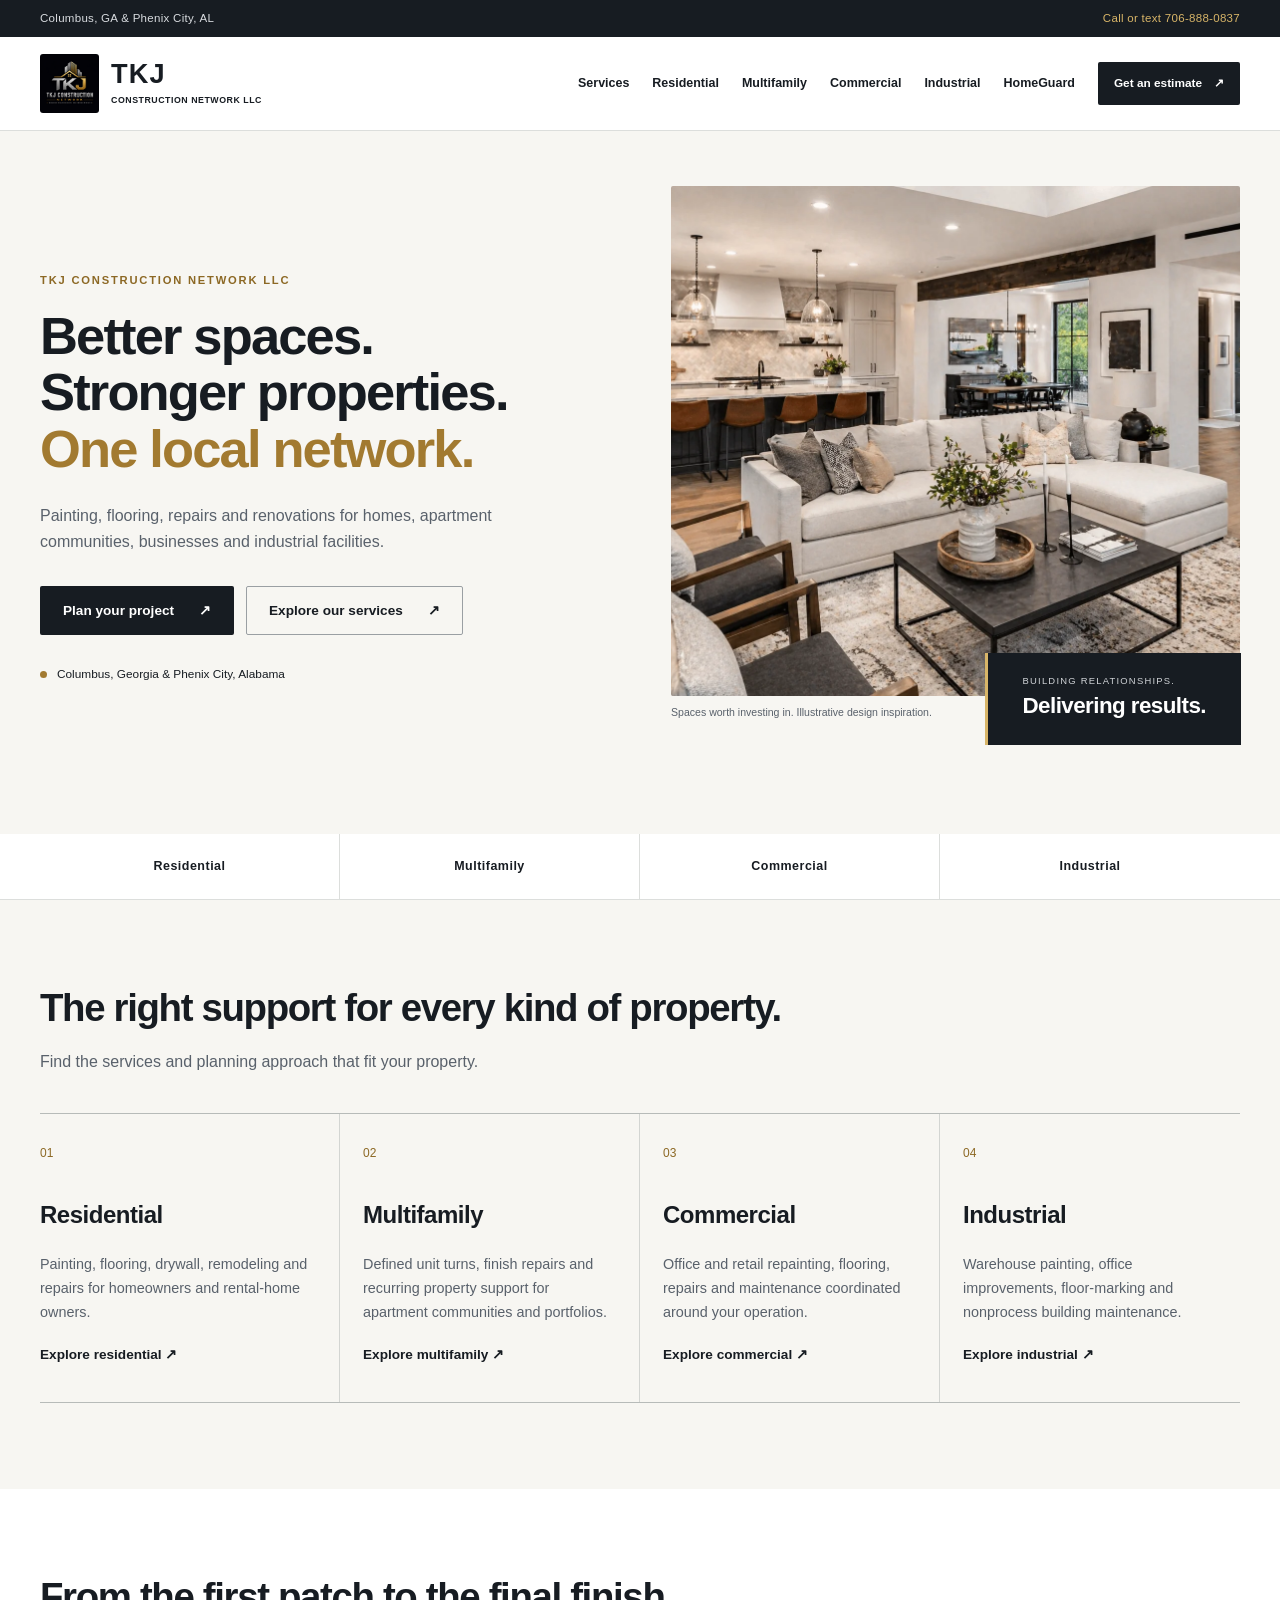
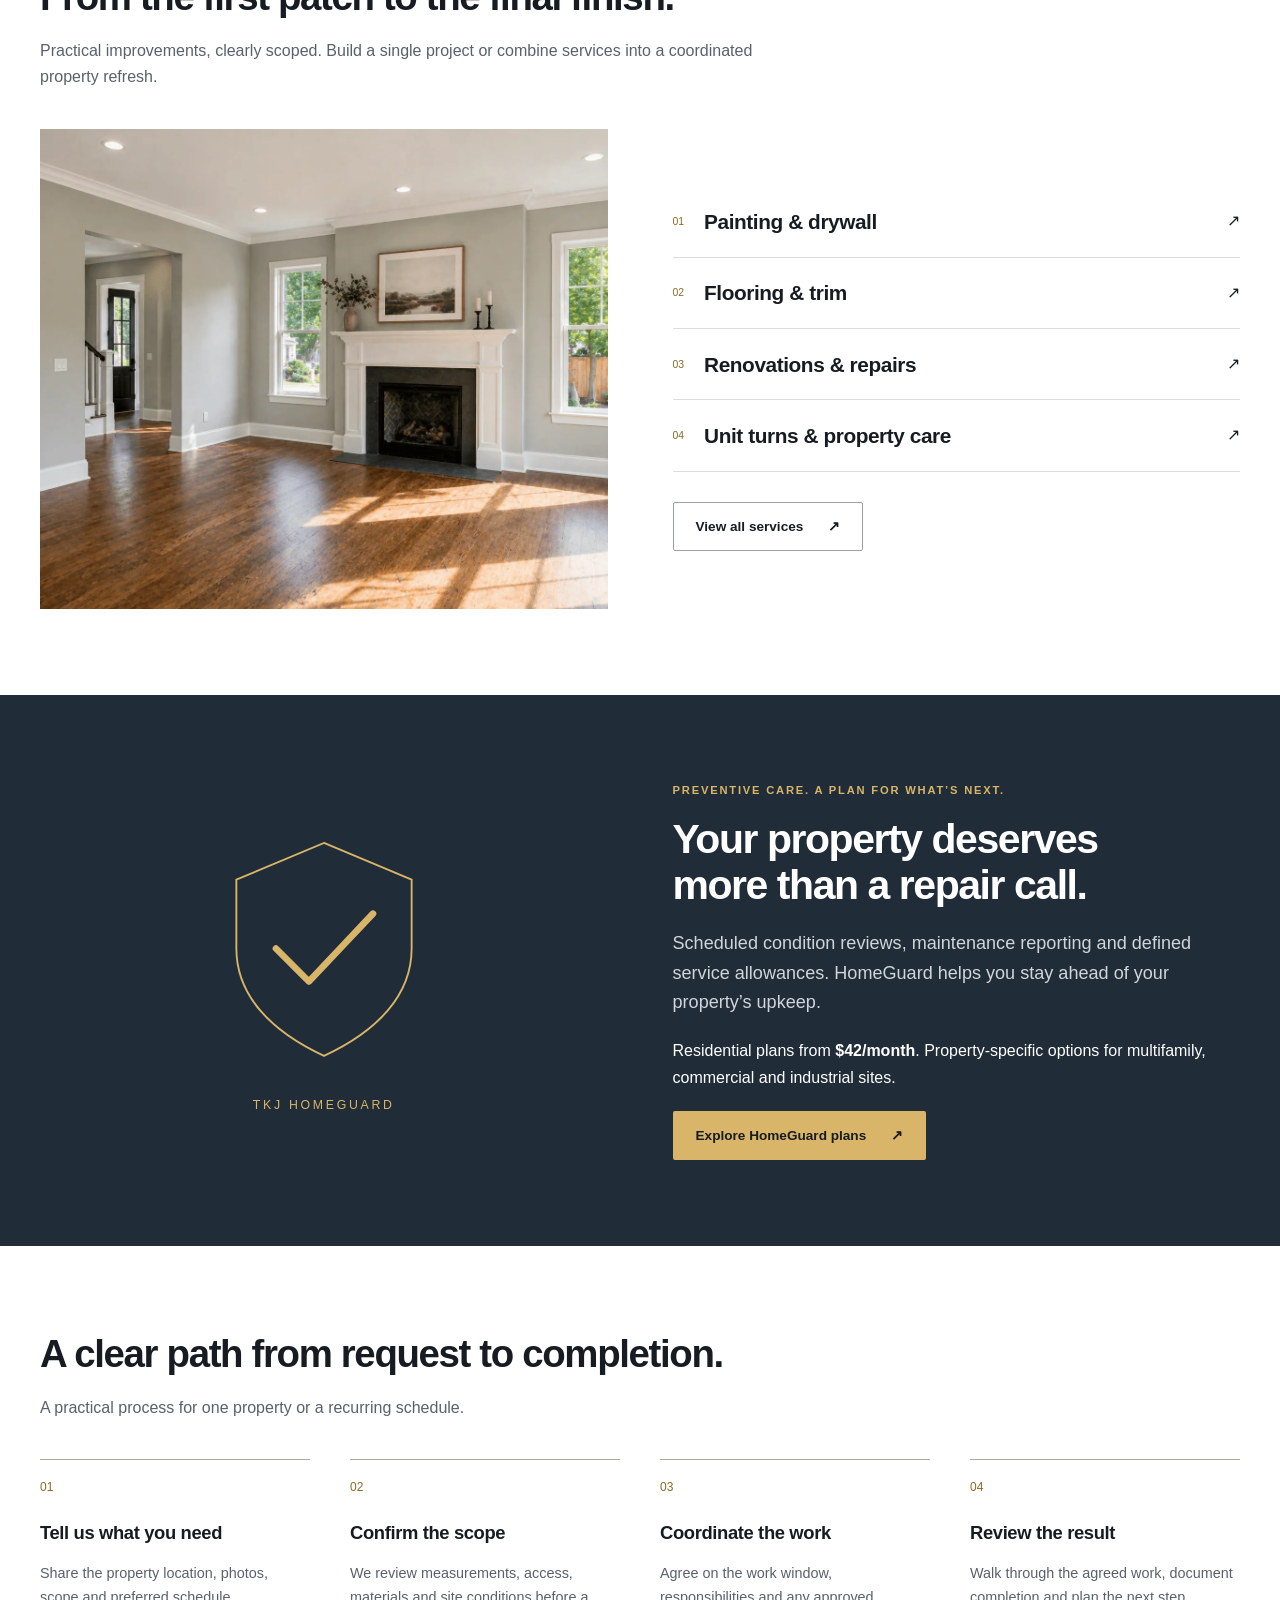
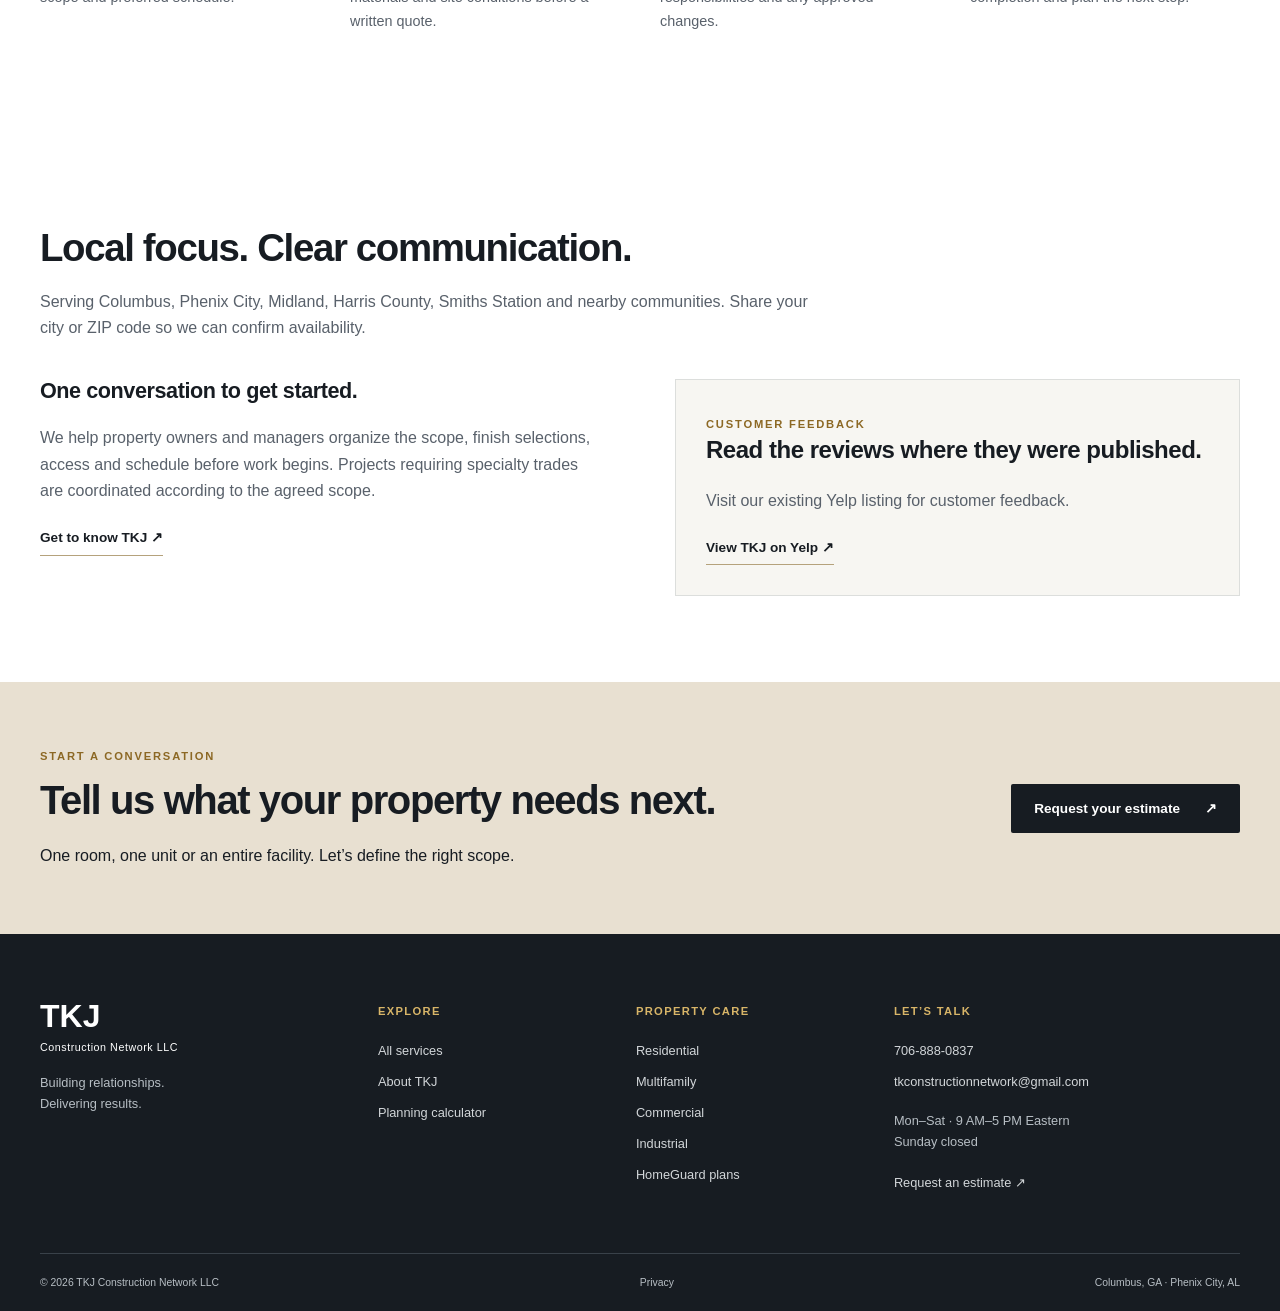
==== commit 322a0386: "Remove roofing services, offers, imagery and inquiry options from TKJ website Remove SingleShingles " ====
--- a/index.html
+++ b/index.html
@@ -1,2 +1,2 @@
 <!doctype html>
-<html lang="en"><head><meta charset="utf-8"><meta name="viewport" content="width=device-width, initial-scale=1"><title>Painting, Renovations &amp; Property Care | Columbus GA | TKJ</title><meta name="description" content="Residential, multifamily, commercial and industrial painting, flooring, drywall, repairs and preventive maintenance in Columbus GA and Phenix City AL."><link rel="canonical" href="https://www.tkjconstructionnetwork.com/"><meta name="theme-color" content="#171c22"><meta name="msvalidate.01" content="0230E984B5439D878F1755738416975E" /><meta property="og:type" content="website"><meta property="og:title" content="Painting, Renovations &amp; Property Care | Columbus GA | TKJ"><meta property="og:description" content="Residential, multifamily, commercial and industrial painting, flooring, drywall, repairs and preventive maintenance in Columbus GA and Phenix City AL."><meta property="og:url" content="https://www.tkjconstructionnetwork.com/"><meta property="og:image" content="https://www.tkjconstructionnetwork.com/assets/interior.webp"><meta name="twitter:card" content="summary_large_image"><link rel="icon" href="/assets/favicon.png"><link rel="manifest" href="/manifest.json"><link rel="stylesheet" href="/styles.css?v=20261105"><script type="application/ld+json">{"@context": "https://schema.org", "@type": "HomeAndConstructionBusiness", "@id": "https://www.tkjconstructionnetwork.com/#business", "name": "TKJ Construction Network LLC", "url": "https://www.tkjconstructionnetwork.com", "telephone": "+1-706-888-0837", "email": "tkconstructionnetwork@gmail.com", "logo": "https://www.tkjconstructionnetwork.com/assets/logo.png", "areaServed": ["Columbus, GA", "Phenix City, AL", "Midland, GA", "Harris County, GA", "Smiths Station, AL"], "openingHoursSpecification": [{"@type": "OpeningHoursSpecification", "dayOfWeek": ["Monday", "Tuesday", "Wednesday", "Thursday", "Friday", "Saturday"], "opens": "09:00", "closes": "17:00"}], "sameAs": ["https://www.yelp.com/biz/tkj-construction-network-columbus-2"]}</script><script src="/script.js?v=20261105" defer></script></head><body><a class="skip-link" href="#main">Skip to content</a><div class="topbar"><div class="container"><span>Columbus, GA &amp; Phenix City, AL</span><a href="tel:+17068880837">Call or text 706-888-0837</a></div></div><header class="site-header"><div class="container header-inner"><a class="brand" href="/" aria-label="TKJ Construction Network home"><img src="/assets/logo.png" width="64" height="64" alt=""><span><strong>TKJ</strong><small>CONSTRUCTION NETWORK LLC</small></span></a><button class="menu-toggle" aria-expanded="false" aria-controls="main-nav">Menu <span aria-hidden="true">☰</span></button><nav id="main-nav" aria-label="Main navigation"><a href="/services" >Services</a><a href="/residential" >Residential</a><a href="/multifamily" >Multifamily</a><a href="/commercial" >Commercial</a><a href="/industrial" >Industrial</a><a href="/homeguard" >HomeGuard</a><a class="button nav-cta" href="/contact">Get an estimate<span aria-hidden="true">↗</span></a></nav></div></header><main id="main"><section class="home-hero"><div class="container hero-layout"><div class="hero-copy"><p class="eyebrow">TKJ Construction Network LLC</p><h1>Better spaces.<br>Stronger properties.<br><em>One local network.</em></h1><p class="lede">Painting, flooring, repairs and renovations for homes, apartment communities, businesses and industrial facilities.</p><div class="actions"><a class="button primary" href="/contact">Plan your project<span aria-hidden="true">↗</span></a><a class="button outline" href="/services">Explore our services<span aria-hidden="true">↗</span></a></div><div class="hero-location"><span class="location-dot"></span>Columbus, Georgia &amp; Phenix City, Alabama</div></div><figure class="home-visual"><img class="" src="/assets/interior.webp" alt="Interior finish inspiration with wood flooring and a bright living space" width="1536" height="1024" loading="eager" decoding="async"><figcaption>Spaces worth investing in. Illustrative design inspiration.</figcaption><div class="image-note"><span>BUILDING RELATIONSHIPS.</span><strong>Delivering results.</strong></div></figure></div></section><div class="service-ribbon"><div class="container"><span>Residential</span><span>Multifamily</span><span>Commercial</span><span>Industrial</span></div></div><section class="section cream"><div class="container"><div class="section-intro"><h2>The right support for every kind of property.</h2><p>Find the services and planning approach that fit your property.</p></div><div class="market-grid"><a class="market-card" href="/residential"><span class="market-number">01</span><h3>Residential</h3><p>Painting, flooring, drywall, remodeling and repairs for homeowners and rental-home owners.</p><span class="text-link">Explore residential <span aria-hidden="true">↗</span></span></a><a class="market-card" href="/multifamily"><span class="market-number">02</span><h3>Multifamily</h3><p>Defined unit turns, finish repairs and recurring property support for apartment communities and portfolios.</p><span class="text-link">Explore multifamily <span aria-hidden="true">↗</span></span></a><a class="market-card" href="/commercial"><span class="market-number">03</span><h3>Commercial</h3><p>Office and retail repainting, flooring, repairs and maintenance coordinated around your operation.</p><span class="text-link">Explore commercial <span aria-hidden="true">↗</span></span></a><a class="market-card" href="/industrial"><span class="market-number">04</span><h3>Industrial</h3><p>Warehouse painting, office improvements, floor-marking and nonprocess building maintenance.</p><span class="text-link">Explore industrial <span aria-hidden="true">↗</span></span></a></div></div></section><section class="section "><div class="container"><div class="section-intro"><h2>From the first patch to the final finish.</h2><p>Practical improvements, clearly scoped. Build a single project or combine services into a coordinated property refresh.</p></div><div class="service-editorial"><img class="" src="/assets/paint.webp" alt="Illustrative interior painting and finish work" width="1536" height="1024" loading="lazy" decoding="async"><div><div class="service-links"><a href="/services#painting"><span>01</span><h3>Painting & drywall</h3><span aria-hidden="true">↗</span></a><a href="/services#flooring"><span>02</span><h3>Flooring & trim</h3><span aria-hidden="true">↗</span></a><a href="/services#renovations"><span>03</span><h3>Renovations & repairs</h3><span aria-hidden="true">↗</span></a><a href="/services#property-care"><span>04</span><h3>Unit turns & property care</h3><span aria-hidden="true">↗</span></a><a href="/services#roofing"><span>05</span><h3>Roofing & storm repair</h3><span aria-hidden="true">↗</span></a></div><a class="button outline" href="/services">View all services<span aria-hidden="true">↗</span></a></div></div></div></section><section class="section homeguard-feature" id="protection"><div class="container split"><div class="guard-mark" aria-hidden="true"><svg viewBox="0 0 240 260"><path d="M120 18 213 57v73c0 50-37 88-93 114-56-26-93-64-93-114V57Z"/><path d="m69 130 35 35 68-72" class="tick"/></svg><span>TKJ HOMEGUARD</span></div><div><p class="eyebrow">Preventive care. A plan for what’s next.</p><h2>Your property deserves<br>more than a repair call.</h2><p class="lede">Scheduled condition reviews, maintenance reporting and defined service allowances. HomeGuard helps you stay ahead of your property’s upkeep.</p><p>Residential plans from <strong>$42/month</strong>. Property-specific options for multifamily, commercial and industrial sites.</p><a class="button light" href="/homeguard">Explore HomeGuard plans<span aria-hidden="true">↗</span></a></div></div></section><section class="section "><div class="container"><div class="section-intro"><h2>A clear path from request to completion.</h2><p>A practical process for one property or a recurring schedule.</p></div><ol class="process"><li><span class="step">01</span><h3>Tell us what you need</h3><p>Share the property location, photos, scope and preferred schedule.</p></li><li><span class="step">02</span><h3>Confirm the scope</h3><p>We review measurements, access, materials and site conditions before a written quote.</p></li><li><span class="step">03</span><h3>Coordinate the work</h3><p>Agree on the work window, responsibilities and any approved changes.</p></li><li><span class="step">04</span><h3>Review the result</h3><p>Walk through the agreed work, document completion and plan the next step.</p></li></ol></div></section><section class="section "><div class="container"><div class="section-intro"><h2>Local focus. Clear communication.</h2><p>Serving Columbus, Phenix City, Midland, Harris County, Smiths Station and nearby communities. Share your city or ZIP code so we can confirm availability.</p></div><div class="two-column"><div><h3>One conversation to get started.</h3><p>We help property owners and managers organize the scope, finish selections, access and schedule before work begins. Projects requiring specialty trades are coordinated according to the agreed scope.</p><a class="text-link" href="/about">Get to know TKJ ↗</a></div><div class="quote-panel"><span class="eyebrow">Customer feedback</span><h3>Read the reviews where they were published.</h3><p>Visit our existing Yelp listing for customer feedback.</p><a class="text-link" href="https://www.yelp.com/biz/tkj-construction-network-columbus-2" target="_blank" rel="noopener noreferrer">View TKJ on Yelp ↗</a></div></div></div></section><section class="cta-band" id="contact"><div class="container"><div><p class="eyebrow">Start a conversation</p><h2>Tell us what your property needs next.</h2><p>One room, one unit or an entire facility. Let’s define the right scope.</p></div><a class="button light" href="/contact">Request your estimate<span aria-hidden="true">↗</span></a></div></section></main><footer class="site-footer"><div class="container"><div class="footer-top"><div><a class="footer-brand" href="/">TKJ<span>Construction Network LLC</span></a><p>Building relationships.<br>Delivering results.</p></div><div><h2>Explore</h2><a href="/services">All services</a><a href="/about">About TKJ</a><a href="/roofing">Roofing &amp; SingleShingles</a><a href="/estimate-calculator">Planning calculator</a></div><div><h2>Property care</h2><a href="/residential">Residential</a><a href="/multifamily">Multifamily</a><a href="/commercial">Commercial</a><a href="/industrial">Industrial</a><a href="/homeguard">HomeGuard plans</a></div><div><h2>Let’s talk</h2><a href="tel:+17068880837">706-888-0837</a><a href="mailto:tkconstructionnetwork@gmail.com">tkconstructionnetwork@gmail.com</a><p>Mon–Sat · 9 AM–5 PM Eastern<br>Sunday closed</p><a href="/contact">Request an estimate ↗</a></div></div><div class="footer-bottom"><span>© 2026 TKJ Construction Network LLC</span><a href="/privacy">Privacy</a><span>Columbus, GA · Phenix City, AL</span></div></div></footer><div class="mobile-actions"><a href="tel:+17068880837">Call TKJ</a><a href="/contact">Get an estimate ↗</a></div></body></html>+<html lang="en"><head><meta charset="utf-8"><meta name="viewport" content="width=device-width, initial-scale=1"><title>Painting, Renovations &amp; Property Care | Columbus GA | TKJ</title><meta name="description" content="Residential, multifamily, commercial and industrial painting, flooring, drywall, repairs and preventive maintenance in Columbus GA and Phenix City AL."><link rel="canonical" href="https://www.tkjconstructionnetwork.com/"><meta name="theme-color" content="#171c22"><meta name="msvalidate.01" content="0230E984B5439D878F1755738416975E" /><meta property="og:type" content="website"><meta property="og:title" content="Painting, Renovations &amp; Property Care | Columbus GA | TKJ"><meta property="og:description" content="Residential, multifamily, commercial and industrial painting, flooring, drywall, repairs and preventive maintenance in Columbus GA and Phenix City AL."><meta property="og:url" content="https://www.tkjconstructionnetwork.com/"><meta property="og:image" content="https://www.tkjconstructionnetwork.com/assets/interior.webp"><meta name="twitter:card" content="summary_large_image"><link rel="icon" href="/assets/favicon.png"><link rel="manifest" href="/manifest.json"><link rel="stylesheet" href="/styles.css?v=20261105"><script type="application/ld+json">{"@context": "https://schema.org", "@type": "HomeAndConstructionBusiness", "@id": "https://www.tkjconstructionnetwork.com/#business", "name": "TKJ Construction Network LLC", "url": "https://www.tkjconstructionnetwork.com", "telephone": "+1-706-888-0837", "email": "tkconstructionnetwork@gmail.com", "logo": "https://www.tkjconstructionnetwork.com/assets/logo.png", "areaServed": ["Columbus, GA", "Phenix City, AL", "Midland, GA", "Harris County, GA", "Smiths Station, AL"], "openingHoursSpecification": [{"@type": "OpeningHoursSpecification", "dayOfWeek": ["Monday", "Tuesday", "Wednesday", "Thursday", "Friday", "Saturday"], "opens": "09:00", "closes": "17:00"}], "sameAs": ["https://www.yelp.com/biz/tkj-construction-network-columbus-2"]}</script><script src="/script.js?v=20261105" defer></script></head><body><a class="skip-link" href="#main">Skip to content</a><div class="topbar"><div class="container"><span>Columbus, GA &amp; Phenix City, AL</span><a href="tel:+17068880837">Call or text 706-888-0837</a></div></div><header class="site-header"><div class="container header-inner"><a class="brand" href="/" aria-label="TKJ Construction Network home"><img src="/assets/logo.png" width="64" height="64" alt=""><span><strong>TKJ</strong><small>CONSTRUCTION NETWORK LLC</small></span></a><button class="menu-toggle" aria-expanded="false" aria-controls="main-nav">Menu <span aria-hidden="true">☰</span></button><nav id="main-nav" aria-label="Main navigation"><a href="/services" >Services</a><a href="/residential" >Residential</a><a href="/multifamily" >Multifamily</a><a href="/commercial" >Commercial</a><a href="/industrial" >Industrial</a><a href="/homeguard" >HomeGuard</a><a class="button nav-cta" href="/contact">Get an estimate<span aria-hidden="true">↗</span></a></nav></div></header><main id="main"><section class="home-hero"><div class="container hero-layout"><div class="hero-copy"><p class="eyebrow">TKJ Construction Network LLC</p><h1>Better spaces.<br>Stronger properties.<br><em>One local network.</em></h1><p class="lede">Painting, flooring, repairs and renovations for homes, apartment communities, businesses and industrial facilities.</p><div class="actions"><a class="button primary" href="/contact">Plan your project<span aria-hidden="true">↗</span></a><a class="button outline" href="/services">Explore our services<span aria-hidden="true">↗</span></a></div><div class="hero-location"><span class="location-dot"></span>Columbus, Georgia &amp; Phenix City, Alabama</div></div><figure class="home-visual"><img class="" src="/assets/interior.webp" alt="Interior finish inspiration with wood flooring and a bright living space" width="1536" height="1024" loading="eager" decoding="async"><figcaption>Spaces worth investing in. Illustrative design inspiration.</figcaption><div class="image-note"><span>BUILDING RELATIONSHIPS.</span><strong>Delivering results.</strong></div></figure></div></section><div class="service-ribbon"><div class="container"><span>Residential</span><span>Multifamily</span><span>Commercial</span><span>Industrial</span></div></div><section class="section cream"><div class="container"><div class="section-intro"><h2>The right support for every kind of property.</h2><p>Find the services and planning approach that fit your property.</p></div><div class="market-grid"><a class="market-card" href="/residential"><span class="market-number">01</span><h3>Residential</h3><p>Painting, flooring, drywall, remodeling and repairs for homeowners and rental-home owners.</p><span class="text-link">Explore residential <span aria-hidden="true">↗</span></span></a><a class="market-card" href="/multifamily"><span class="market-number">02</span><h3>Multifamily</h3><p>Defined unit turns, finish repairs and recurring property support for apartment communities and portfolios.</p><span class="text-link">Explore multifamily <span aria-hidden="true">↗</span></span></a><a class="market-card" href="/commercial"><span class="market-number">03</span><h3>Commercial</h3><p>Office and retail repainting, flooring, repairs and maintenance coordinated around your operation.</p><span class="text-link">Explore commercial <span aria-hidden="true">↗</span></span></a><a class="market-card" href="/industrial"><span class="market-number">04</span><h3>Industrial</h3><p>Warehouse painting, office improvements, floor-marking and nonprocess building maintenance.</p><span class="text-link">Explore industrial <span aria-hidden="true">↗</span></span></a></div></div></section><section class="section "><div class="container"><div class="section-intro"><h2>From the first patch to the final finish.</h2><p>Practical improvements, clearly scoped. Build a single project or combine services into a coordinated property refresh.</p></div><div class="service-editorial"><img class="" src="/assets/paint.webp" alt="Illustrative interior painting and finish work" width="1536" height="1024" loading="lazy" decoding="async"><div><div class="service-links"><a href="/services#painting"><span>01</span><h3>Painting & drywall</h3><span aria-hidden="true">↗</span></a><a href="/services#flooring"><span>02</span><h3>Flooring & trim</h3><span aria-hidden="true">↗</span></a><a href="/services#renovations"><span>03</span><h3>Renovations & repairs</h3><span aria-hidden="true">↗</span></a><a href="/services#property-care"><span>04</span><h3>Unit turns & property care</h3><span aria-hidden="true">↗</span></a></div><a class="button outline" href="/services">View all services<span aria-hidden="true">↗</span></a></div></div></div></section><section class="section homeguard-feature" id="protection"><div class="container split"><div class="guard-mark" aria-hidden="true"><svg viewBox="0 0 240 260"><path d="M120 18 213 57v73c0 50-37 88-93 114-56-26-93-64-93-114V57Z"/><path d="m69 130 35 35 68-72" class="tick"/></svg><span>TKJ HOMEGUARD</span></div><div><p class="eyebrow">Preventive care. A plan for what’s next.</p><h2>Your property deserves<br>more than a repair call.</h2><p class="lede">Scheduled condition reviews, maintenance reporting and defined service allowances. HomeGuard helps you stay ahead of your property’s upkeep.</p><p>Residential plans from <strong>$42/month</strong>. Property-specific options for multifamily, commercial and industrial sites.</p><a class="button light" href="/homeguard">Explore HomeGuard plans<span aria-hidden="true">↗</span></a></div></div></section><section class="section "><div class="container"><div class="section-intro"><h2>A clear path from request to completion.</h2><p>A practical process for one property or a recurring schedule.</p></div><ol class="process"><li><span class="step">01</span><h3>Tell us what you need</h3><p>Share the property location, photos, scope and preferred schedule.</p></li><li><span class="step">02</span><h3>Confirm the scope</h3><p>We review measurements, access, materials and site conditions before a written quote.</p></li><li><span class="step">03</span><h3>Coordinate the work</h3><p>Agree on the work window, responsibilities and any approved changes.</p></li><li><span class="step">04</span><h3>Review the result</h3><p>Walk through the agreed work, document completion and plan the next step.</p></li></ol></div></section><section class="section "><div class="container"><div class="section-intro"><h2>Local focus. Clear communication.</h2><p>Serving Columbus, Phenix City, Midland, Harris County, Smiths Station and nearby communities. Share your city or ZIP code so we can confirm availability.</p></div><div class="two-column"><div><h3>One conversation to get started.</h3><p>We help property owners and managers organize the scope, finish selections, access and schedule before work begins. Projects requiring specialty trades are coordinated according to the agreed scope.</p><a class="text-link" href="/about">Get to know TKJ ↗</a></div><div class="quote-panel"><span class="eyebrow">Customer feedback</span><h3>Read the reviews where they were published.</h3><p>Visit our existing Yelp listing for customer feedback.</p><a class="text-link" href="https://www.yelp.com/biz/tkj-construction-network-columbus-2" target="_blank" rel="noopener noreferrer">View TKJ on Yelp ↗</a></div></div></div></section><section class="cta-band" id="contact"><div class="container"><div><p class="eyebrow">Start a conversation</p><h2>Tell us what your property needs next.</h2><p>One room, one unit or an entire facility. Let’s define the right scope.</p></div><a class="button light" href="/contact">Request your estimate<span aria-hidden="true">↗</span></a></div></section></main><footer class="site-footer"><div class="container"><div class="footer-top"><div><a class="footer-brand" href="/">TKJ<span>Construction Network LLC</span></a><p>Building relationships.<br>Delivering results.</p></div><div><h2>Explore</h2><a href="/services">All services</a><a href="/about">About TKJ</a><a href="/estimate-calculator">Planning calculator</a></div><div><h2>Property care</h2><a href="/residential">Residential</a><a href="/multifamily">Multifamily</a><a href="/commercial">Commercial</a><a href="/industrial">Industrial</a><a href="/homeguard">HomeGuard plans</a></div><div><h2>Let’s talk</h2><a href="tel:+17068880837">706-888-0837</a><a href="mailto:tkconstructionnetwork@gmail.com">tkconstructionnetwork@gmail.com</a><p>Mon–Sat · 9 AM–5 PM Eastern<br>Sunday closed</p><a href="/contact">Request an estimate ↗</a></div></div><div class="footer-bottom"><span>© 2026 TKJ Construction Network LLC</span><a href="/privacy">Privacy</a><span>Columbus, GA · Phenix City, AL</span></div></div></footer><div class="mobile-actions"><a href="tel:+17068880837">Call TKJ</a><a href="/contact">Get an estimate ↗</a></div></body></html>
